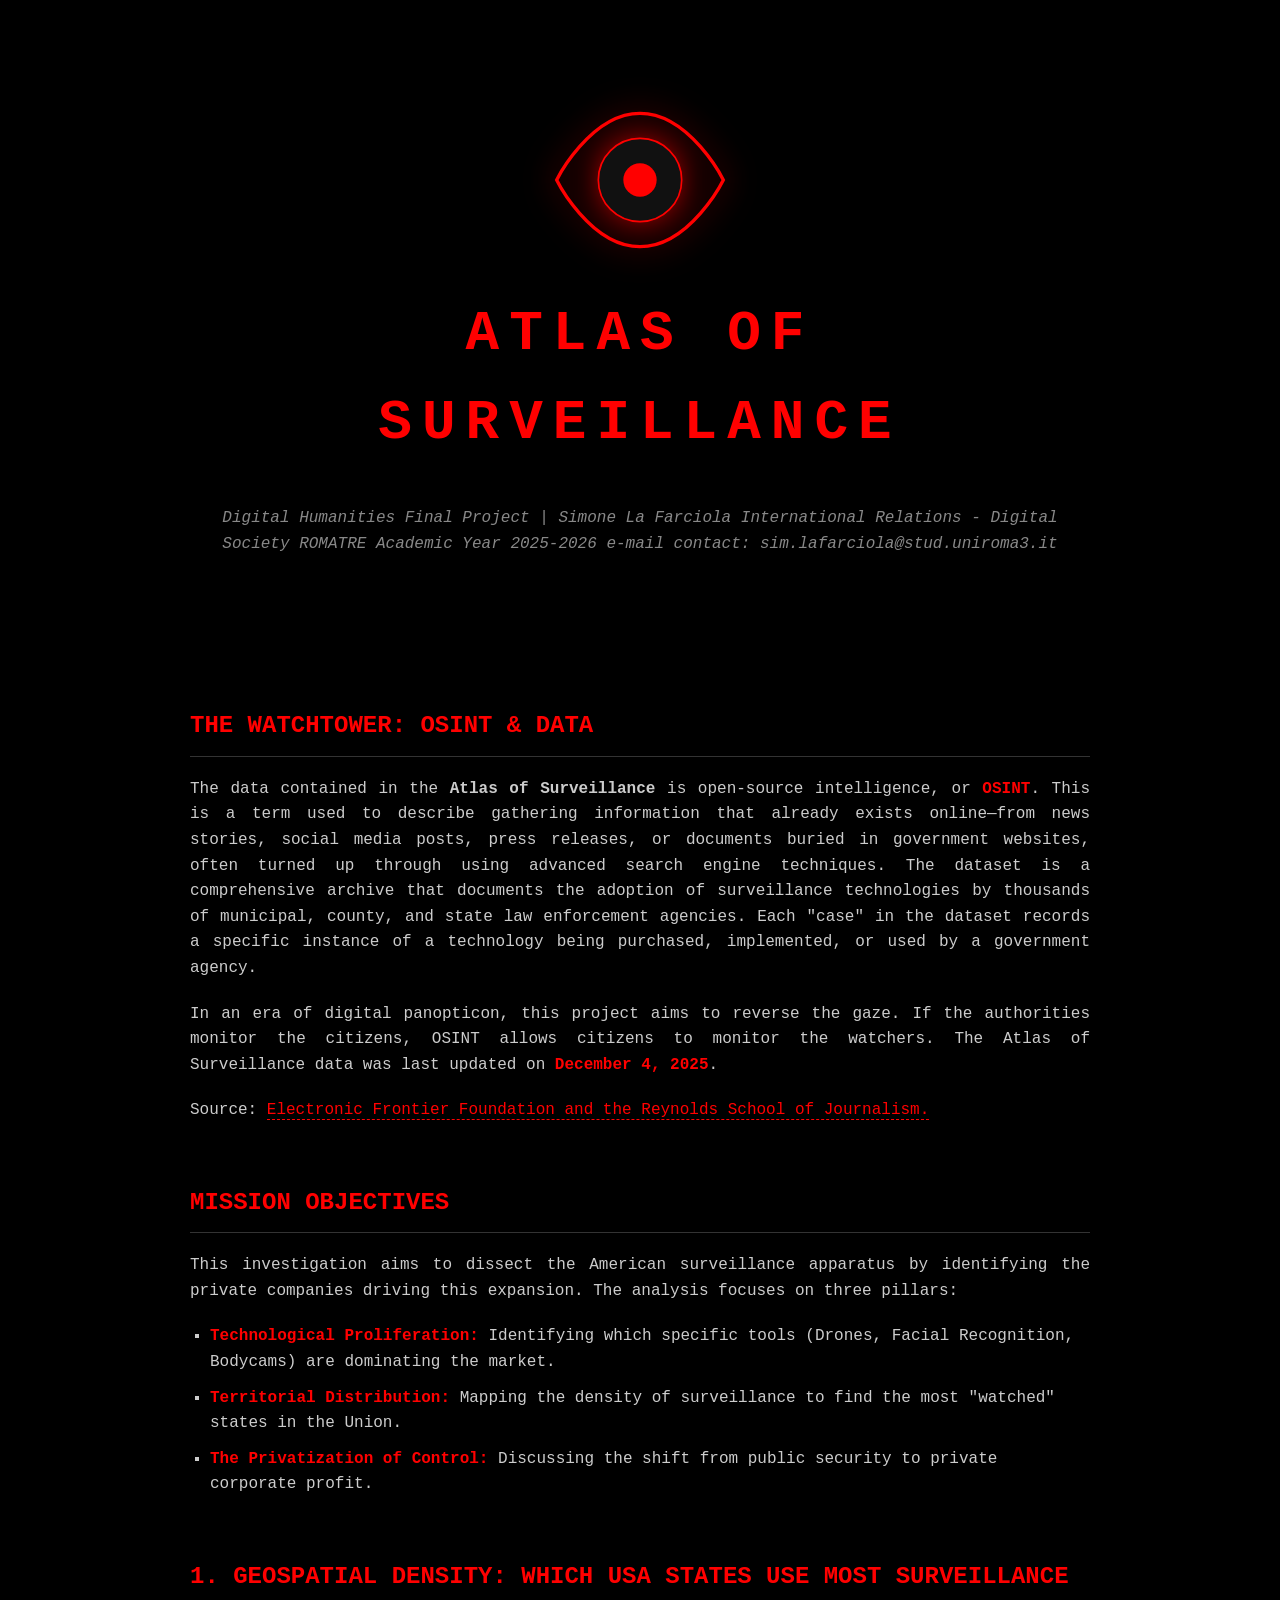
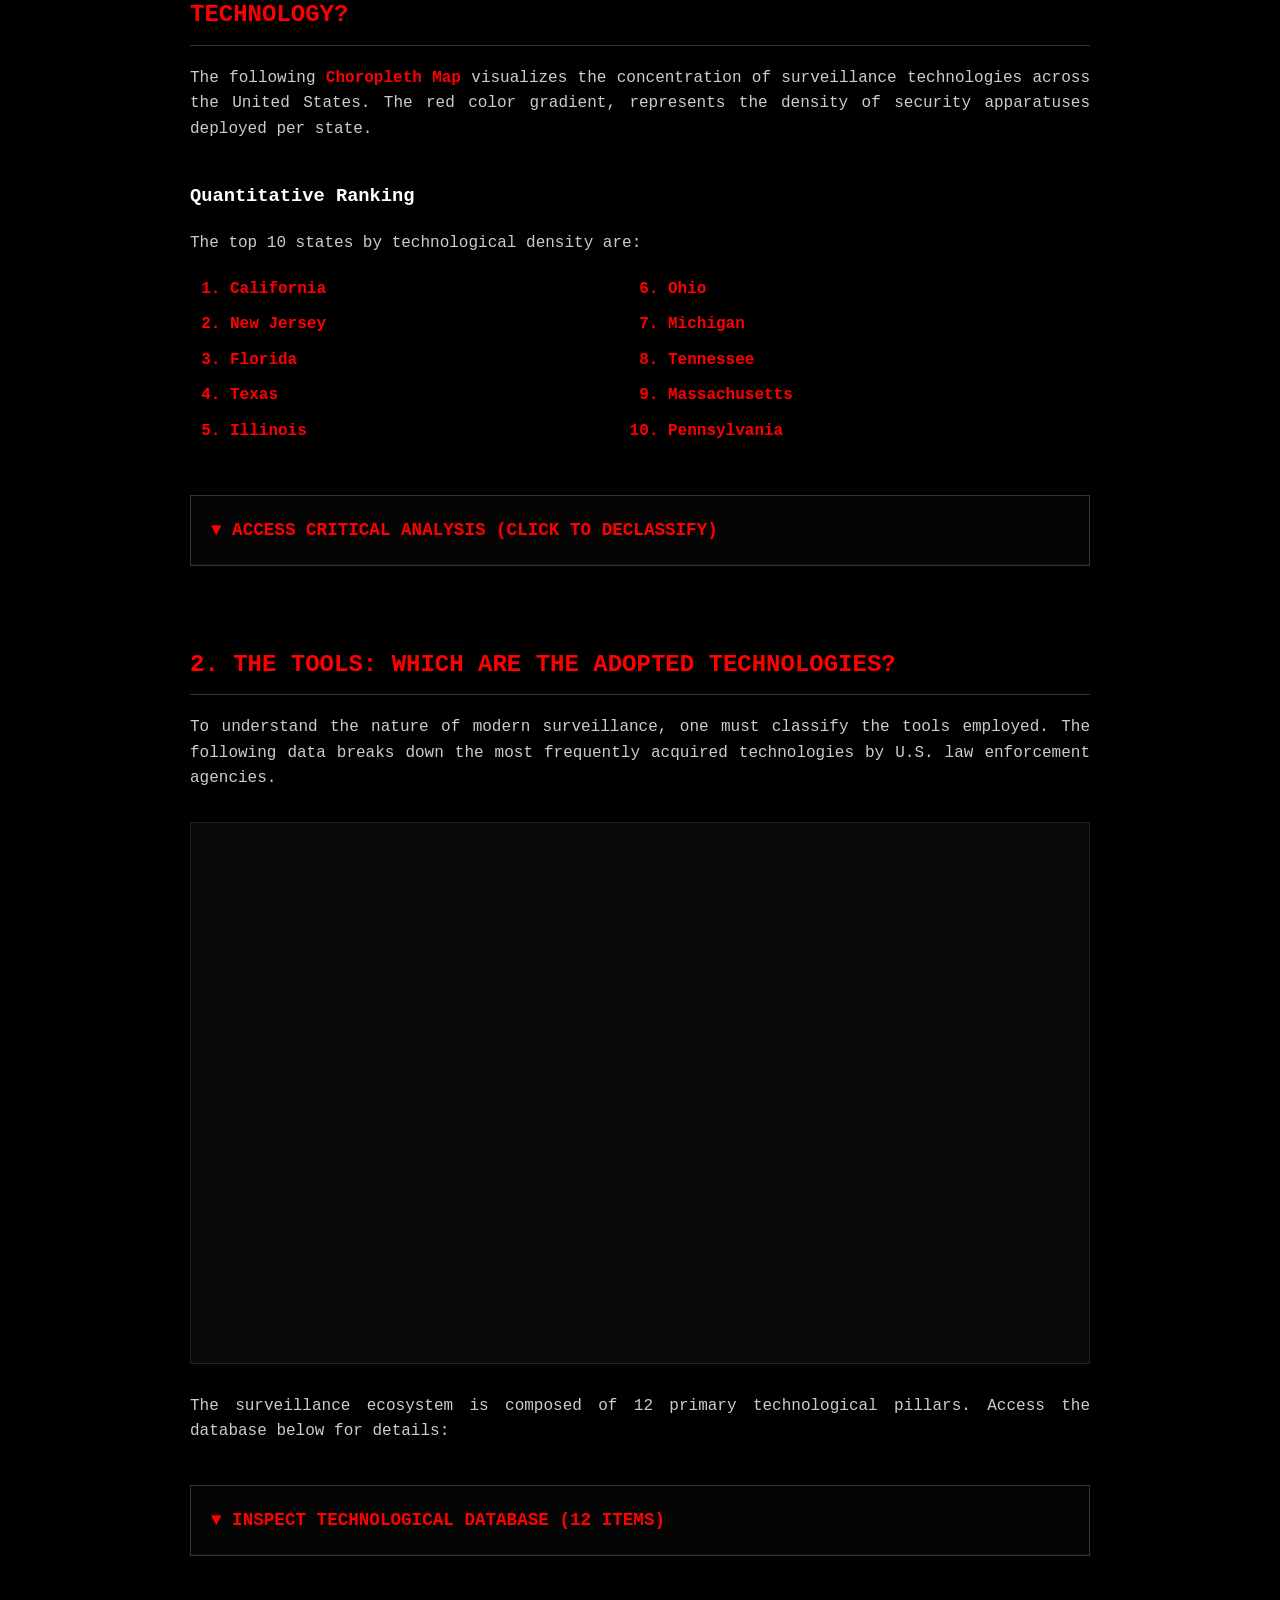
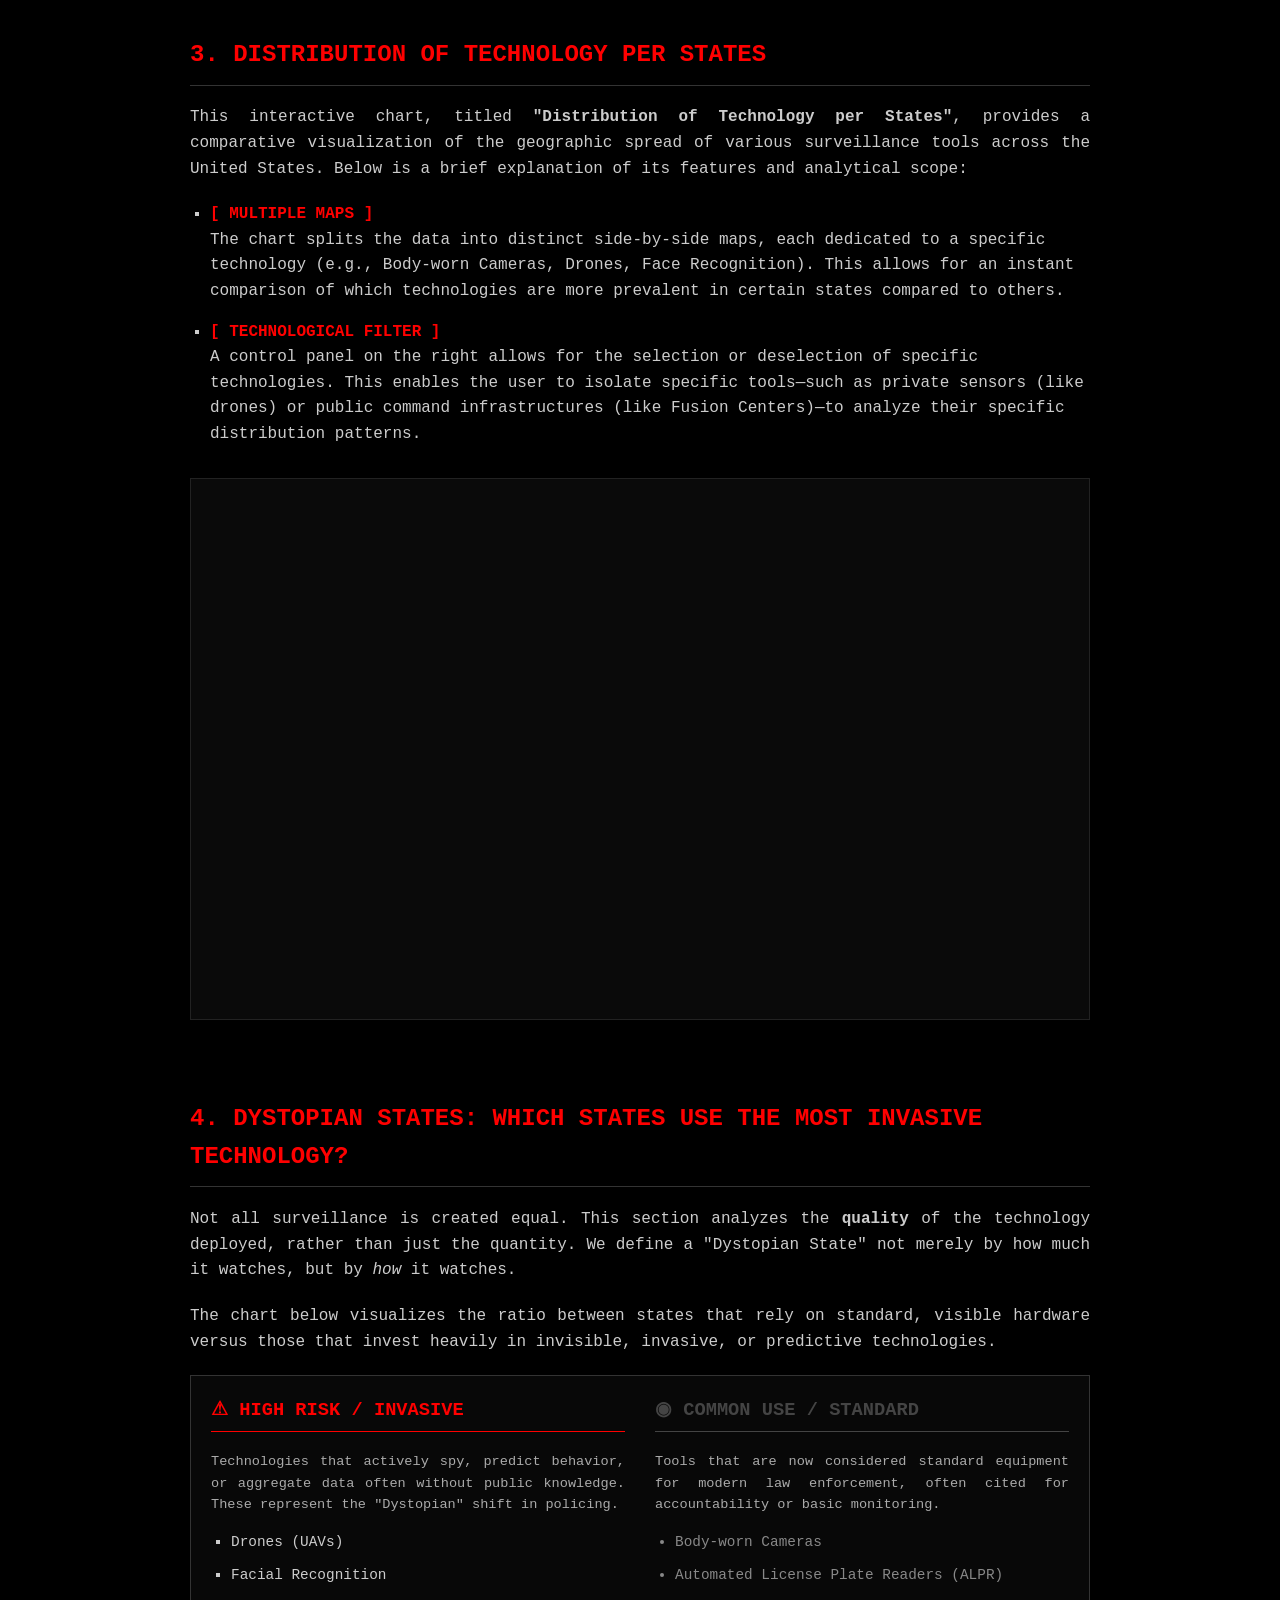
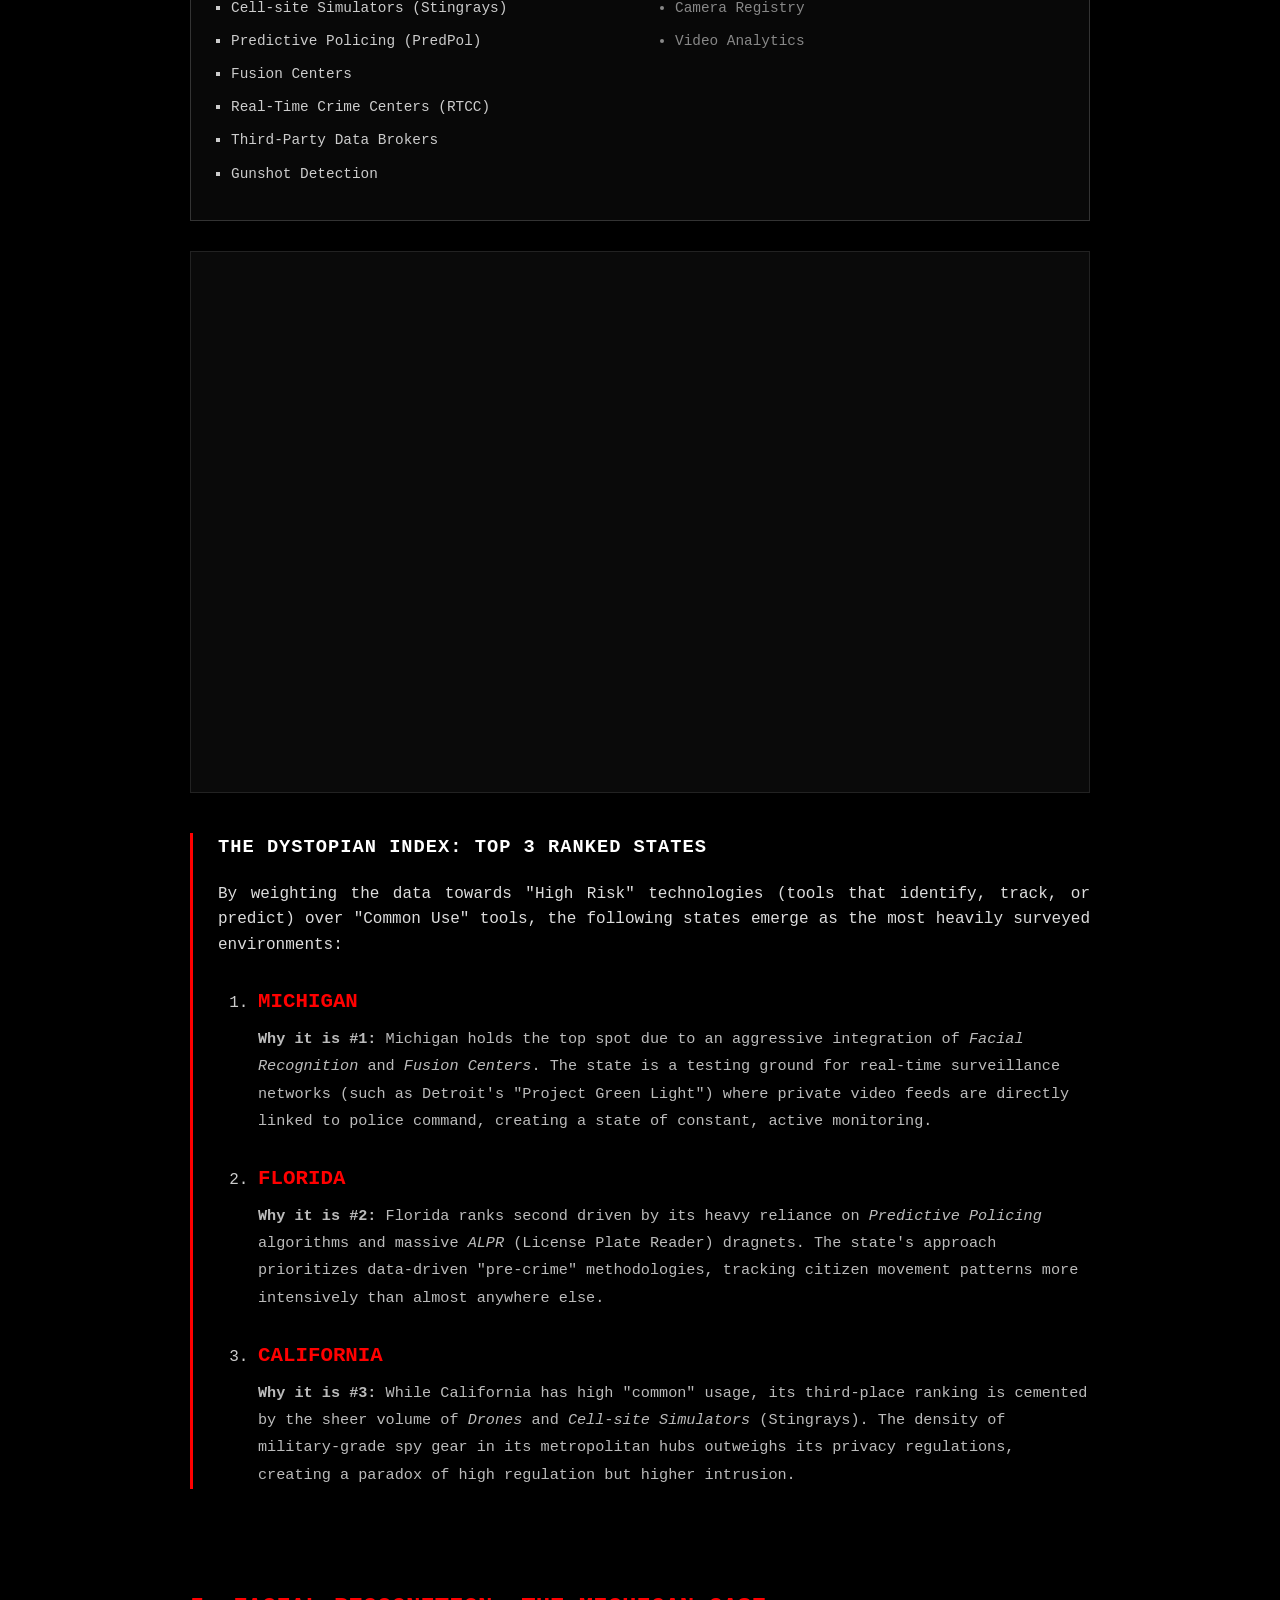
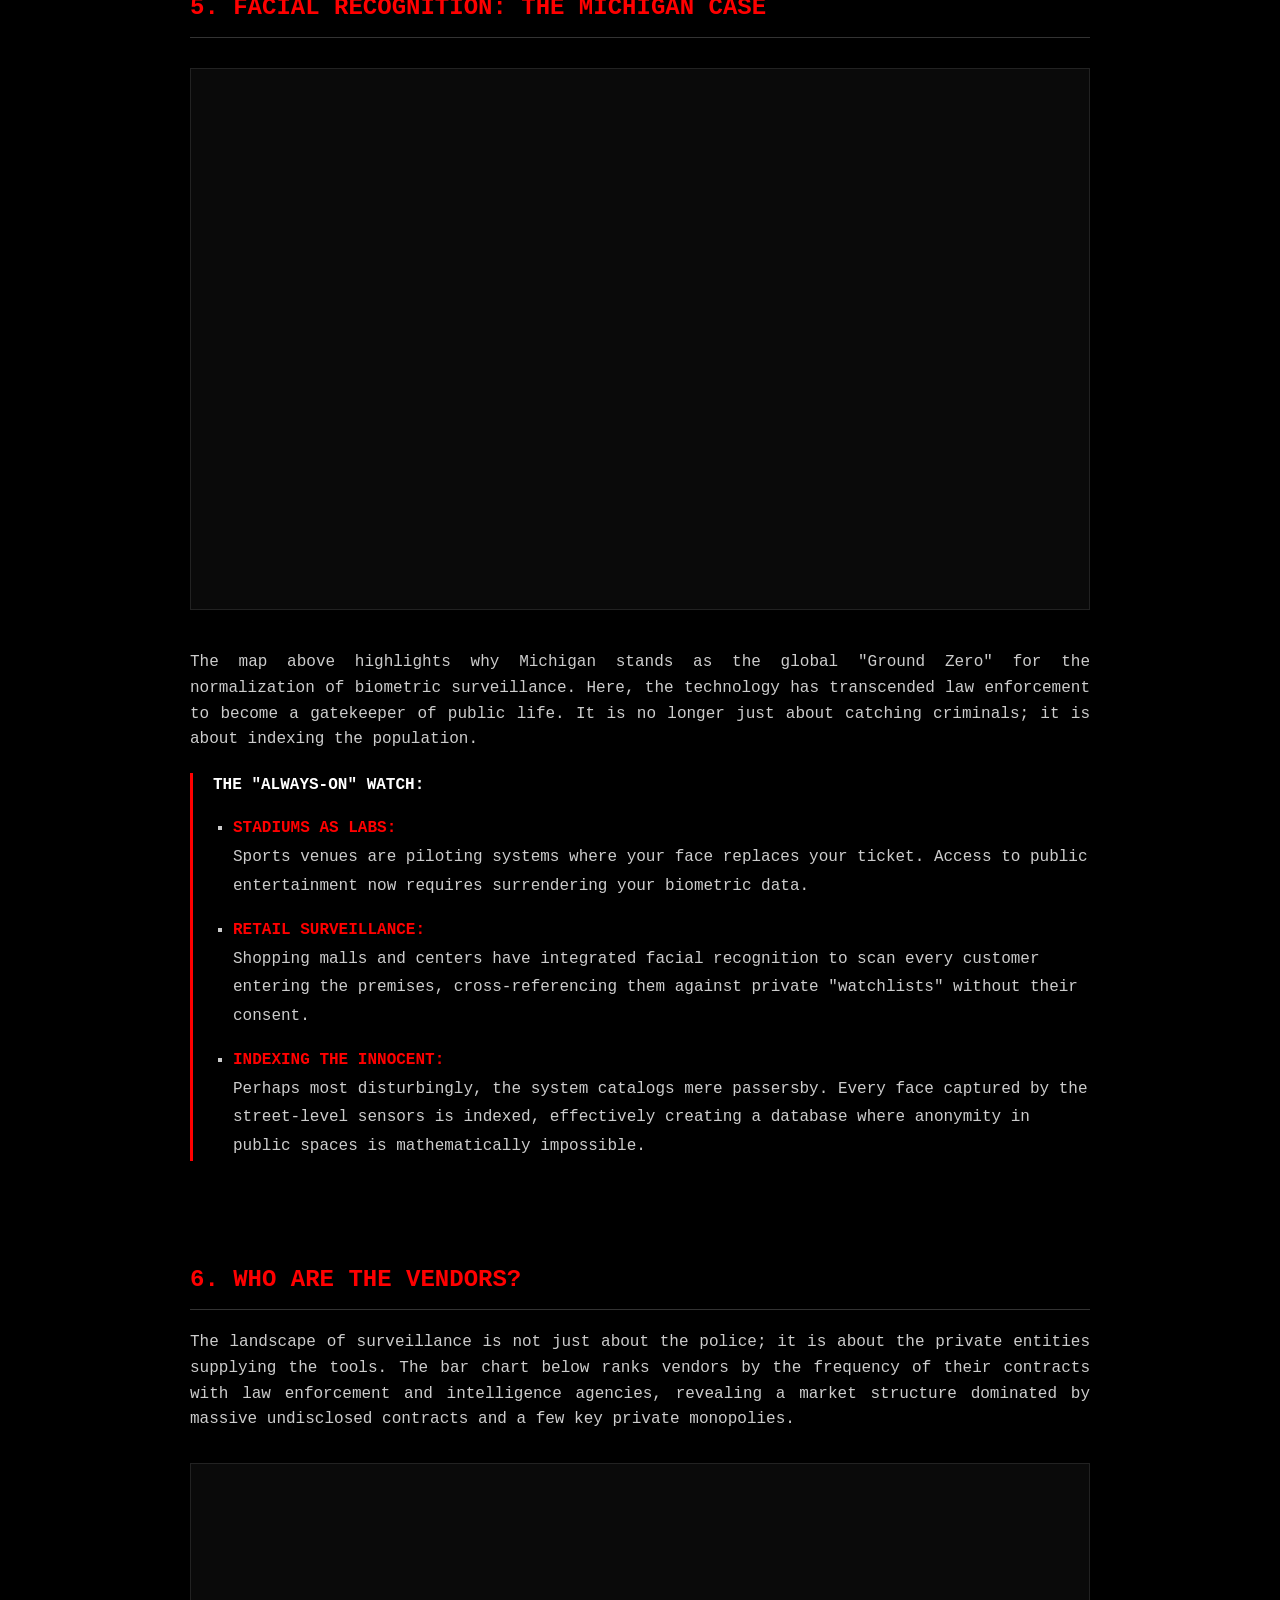
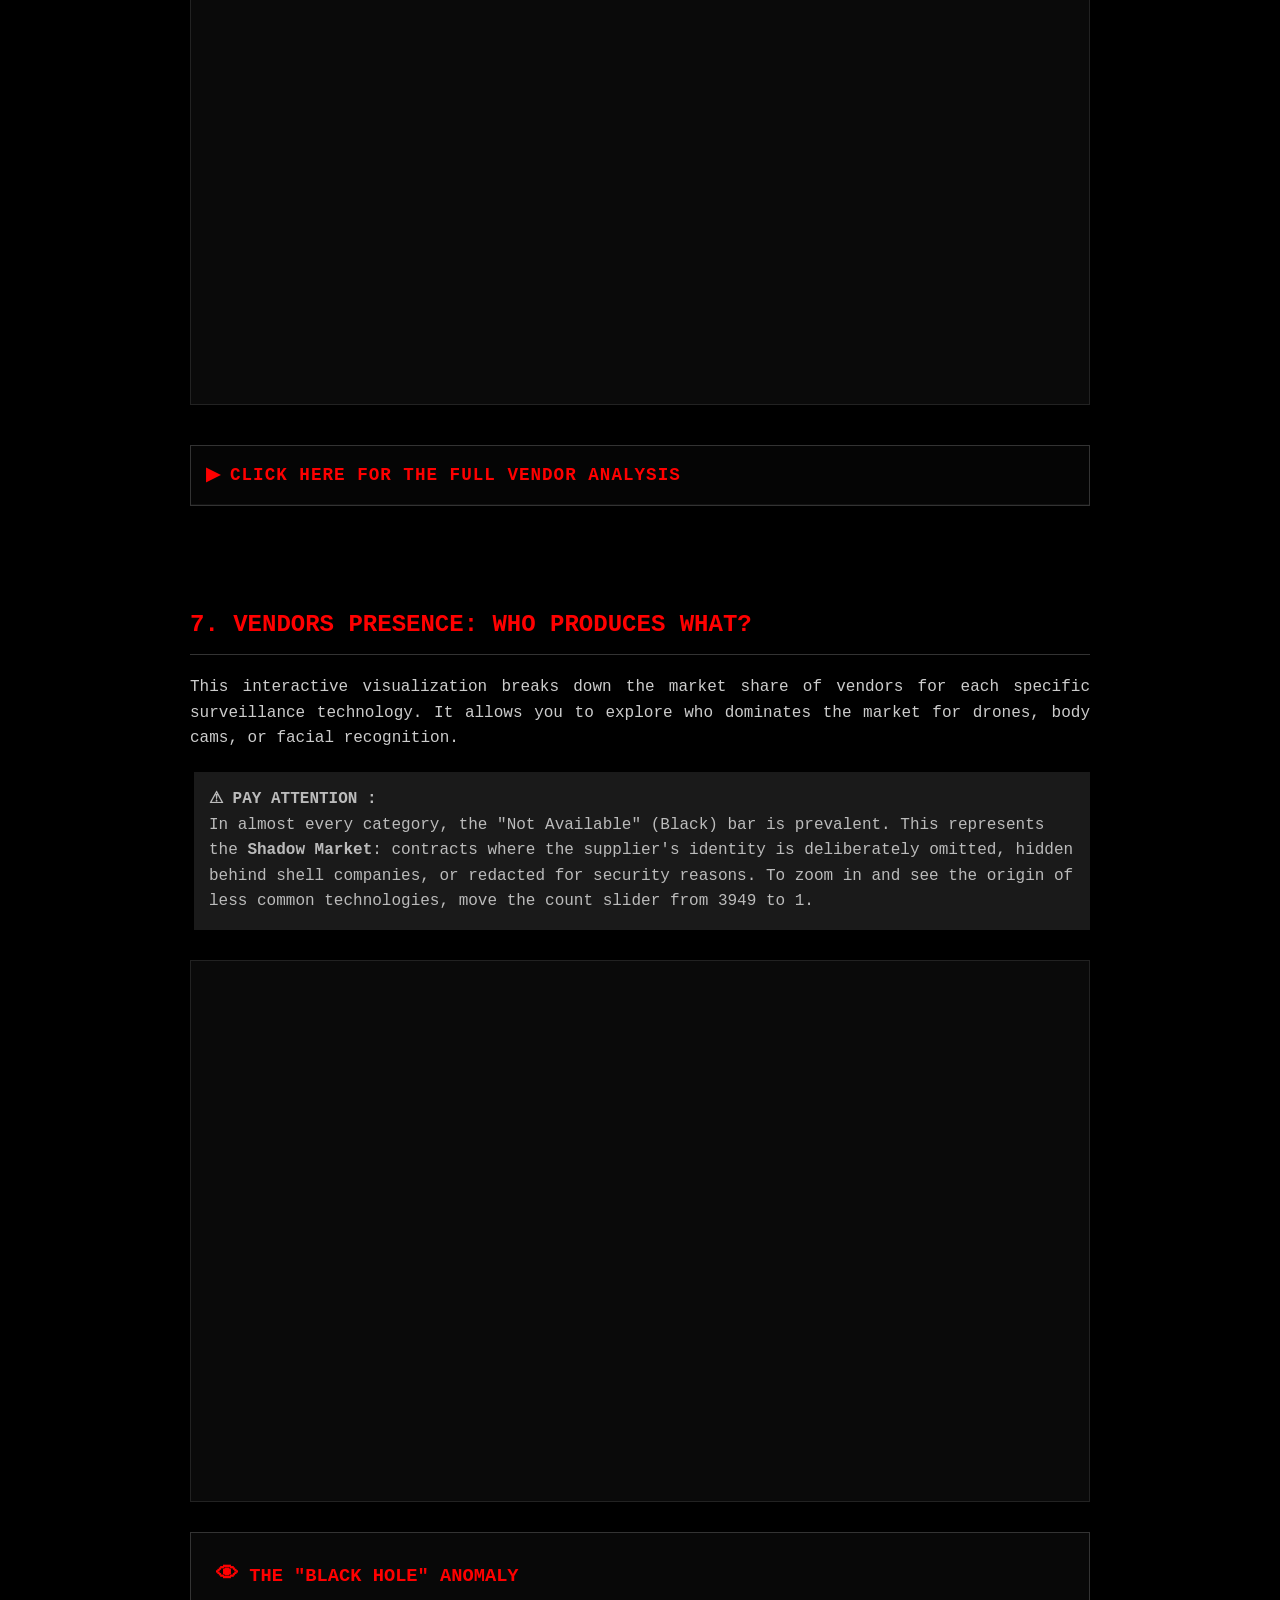
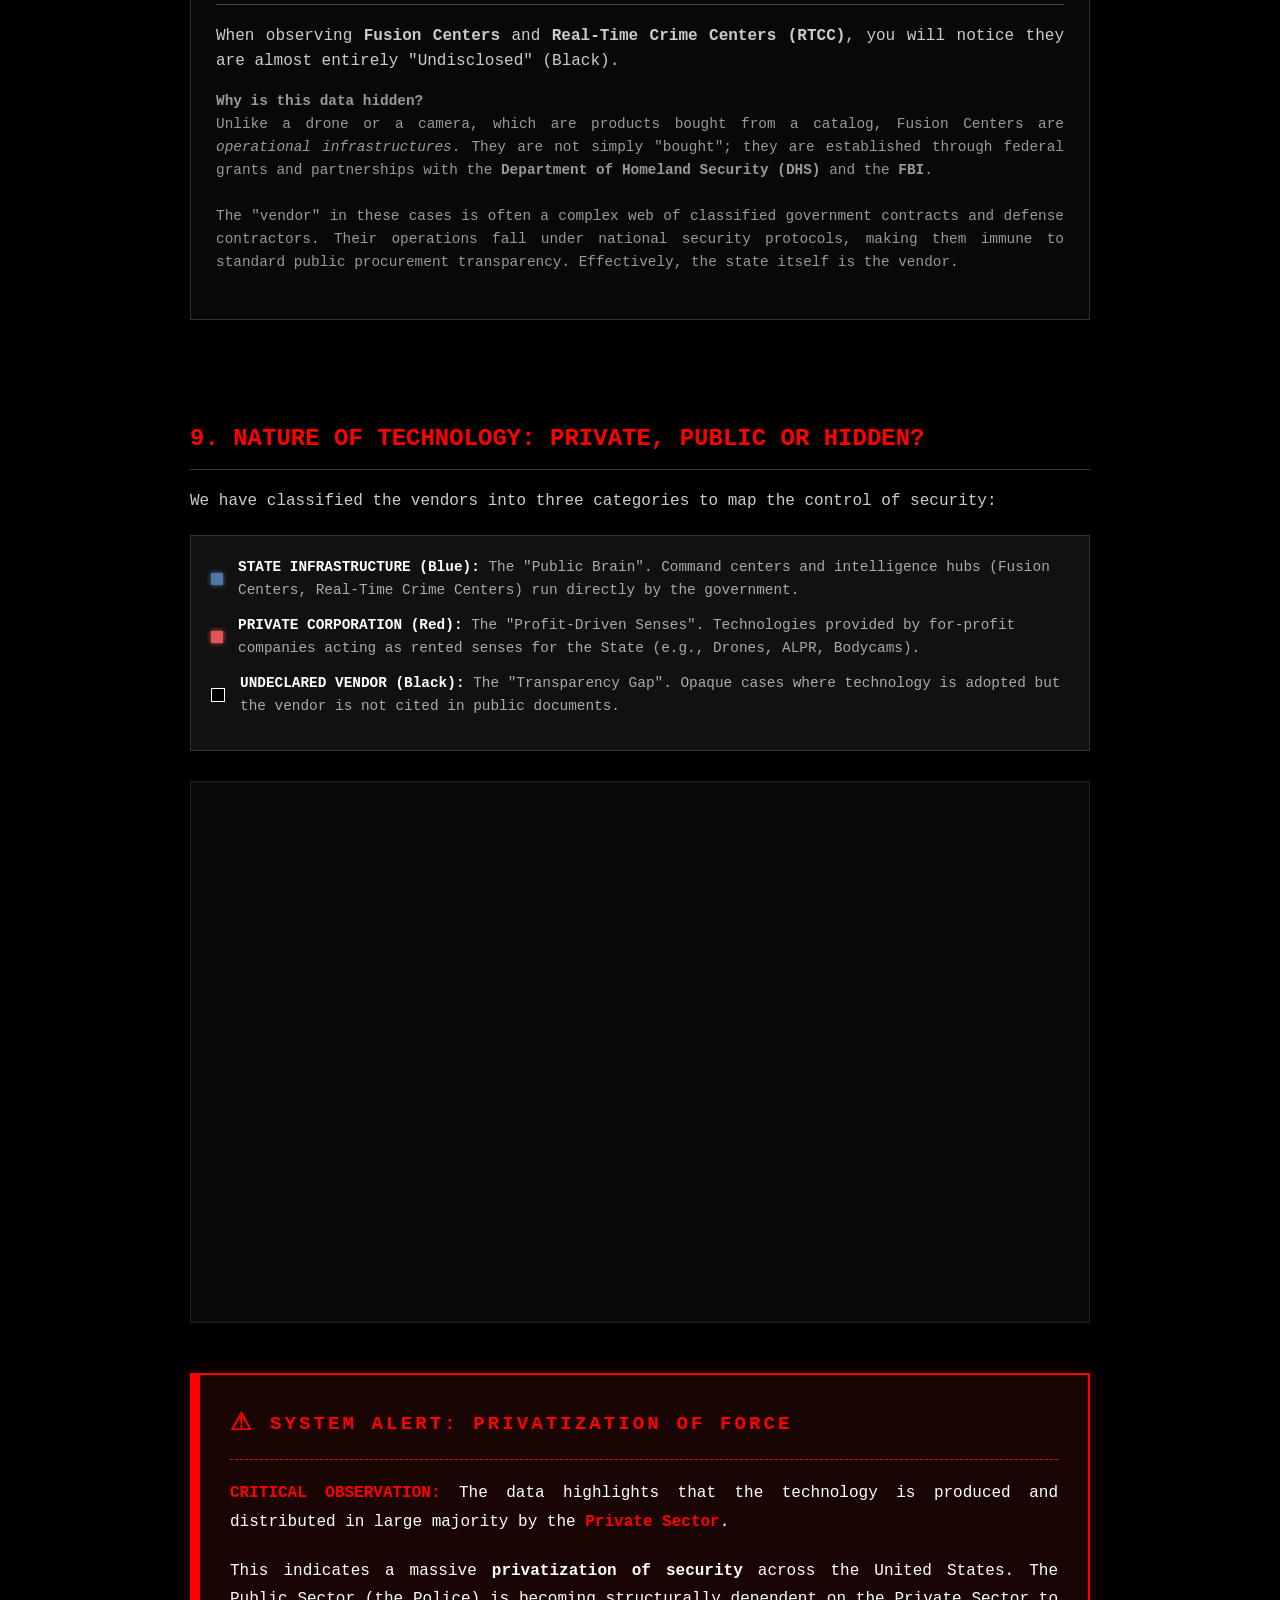
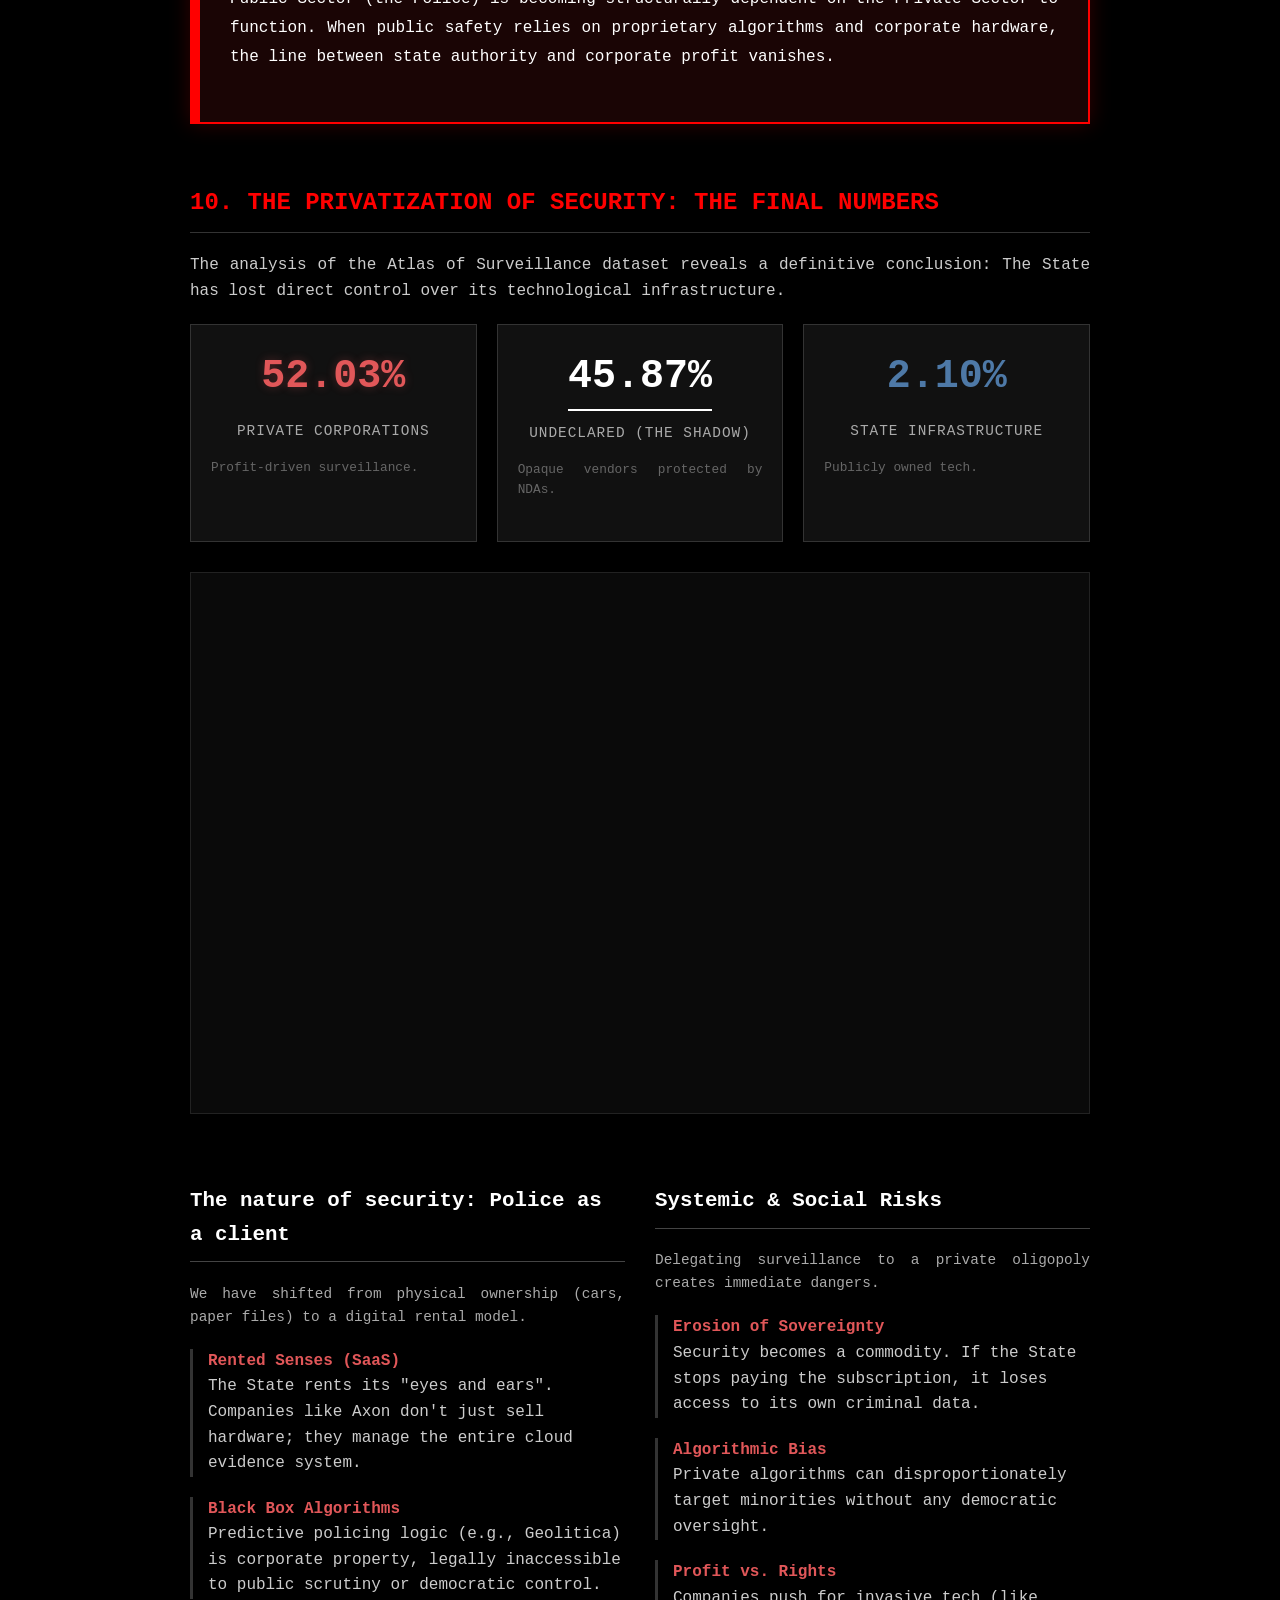
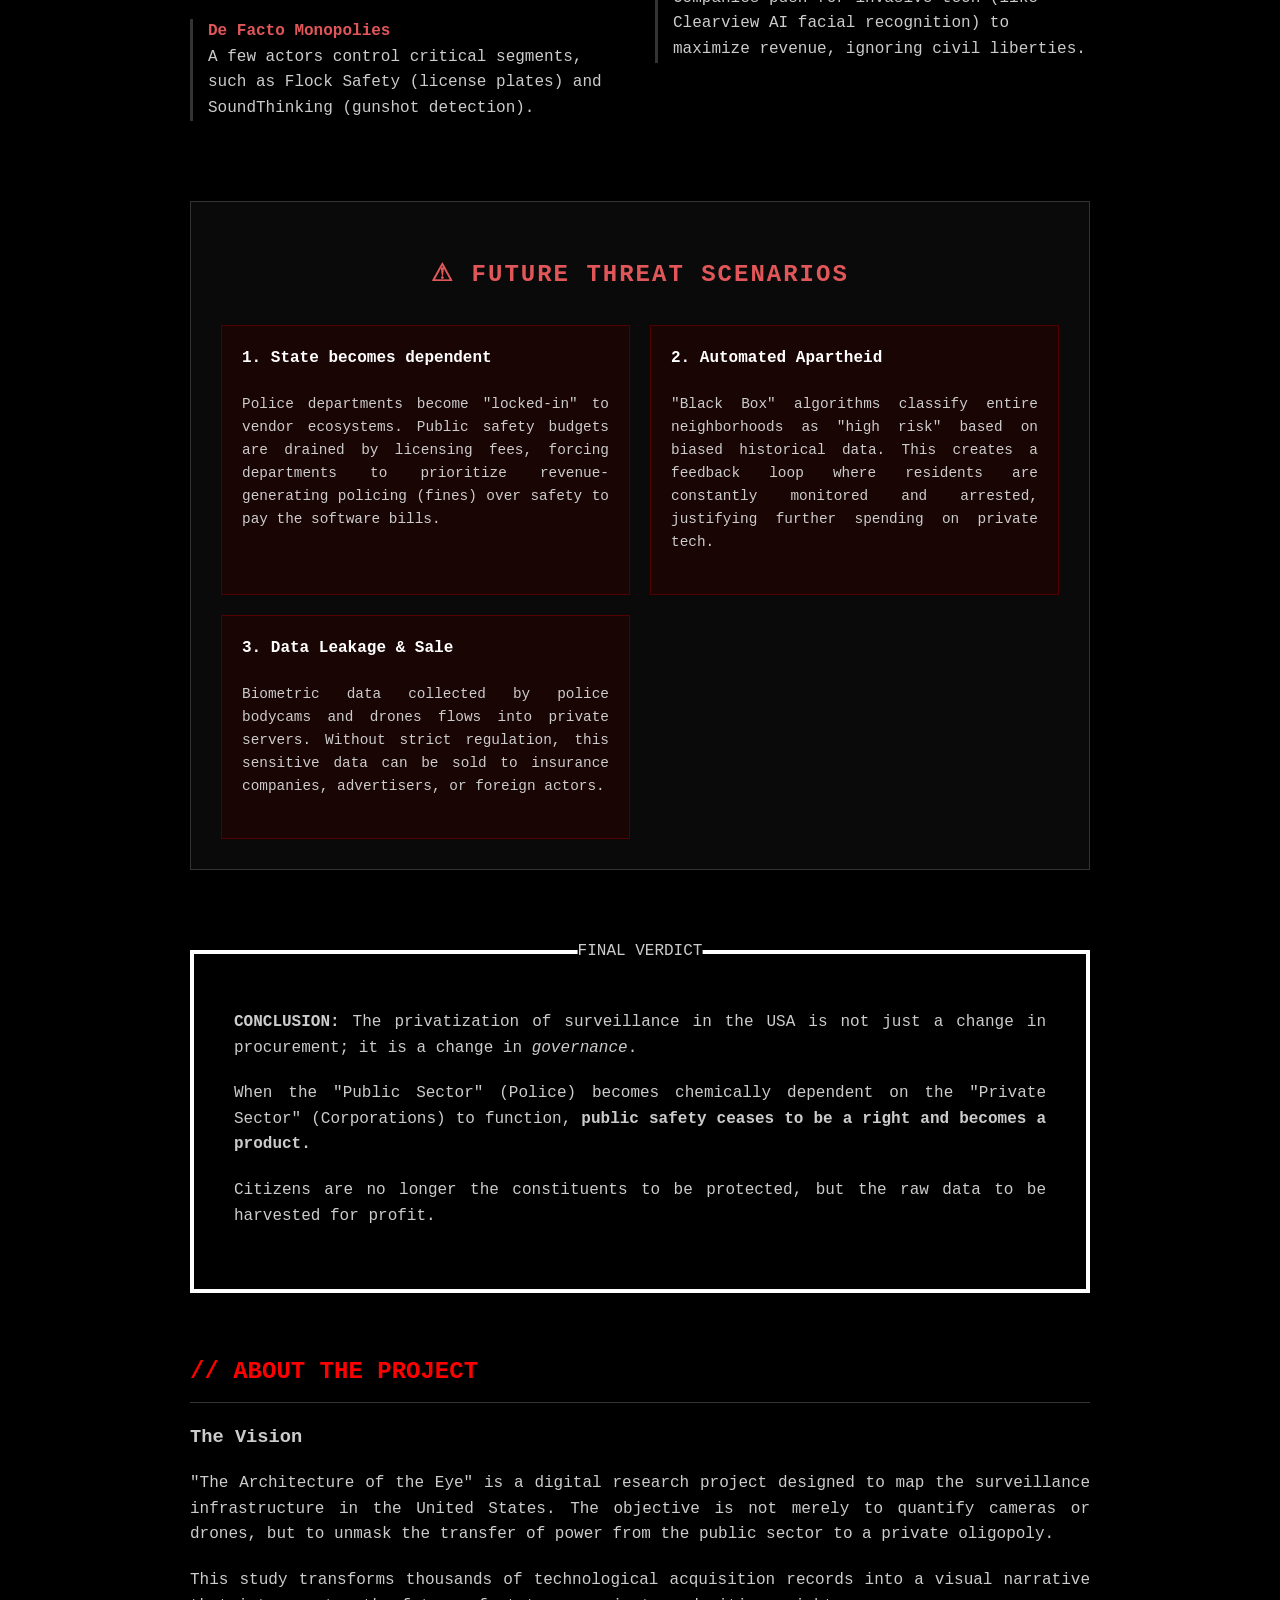
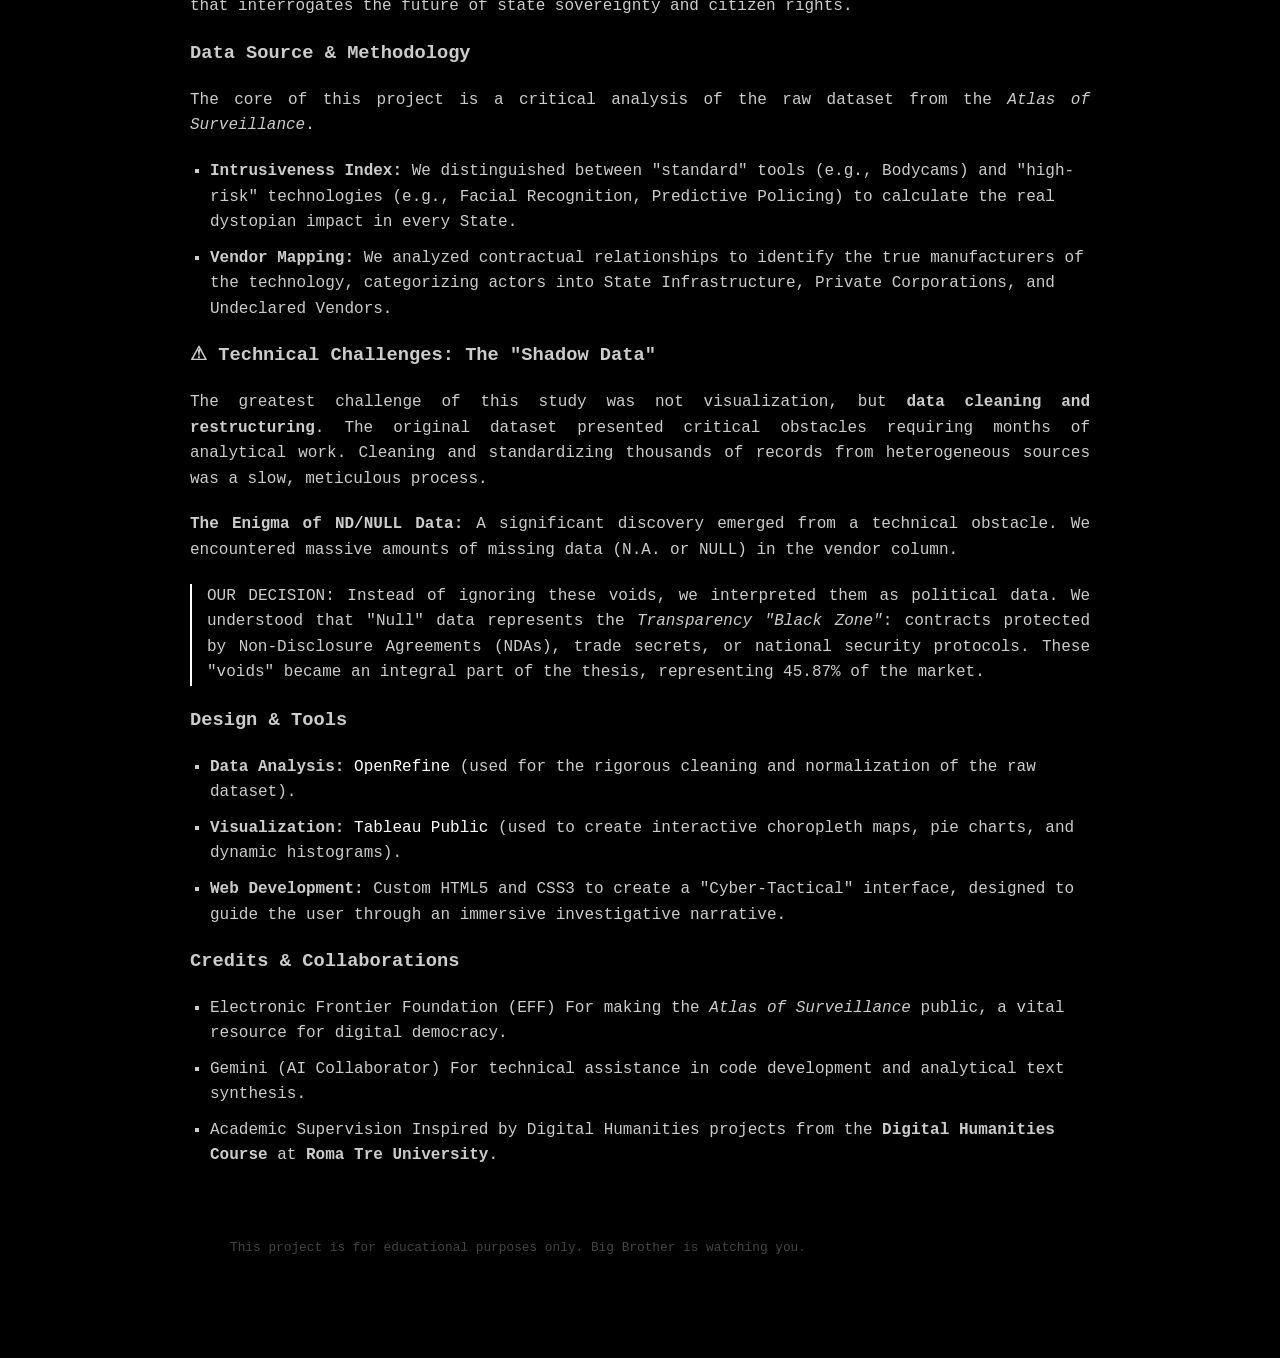
==== index.html @ 2fa16348 "Update index.html" ====
<!DOCTYPE html>
<html lang="en">
<head>
    <meta charset="UTF-8">
    <meta name="viewport" content="width=device-width, initial-scale=1.0">
    <title>ATLAS OF SURVEILLANCE | Digital Humanities Project of Simone La Farciola Internationa Relations in Digital Society ROMATRE student </title>
    <style>
        /* CSS - DESIGN 1984 CONCEPT */
        body {
            background-color: #000;
            color: #ccc;
            font-family: 'Courier New', Courier, monospace;
            margin: 0;
            padding: 0;
            line-height: 1.6;
        }

        .container {
            max-width: 900px;
            margin: 0 auto;
            padding: 40px 20px;
        }

        /* L'OCCHIO REALISTICO (SVG) */
        .eye-header {
            text-align: center;
            padding: 40px 0;
        }

        svg#big-brother-eye {
            width: 200px;
            filter: drop-shadow(0 0 15px rgba(255, 0, 0, 0.7));
            animation: blink 5s infinite;
        }

        @keyframes blink {
            0%, 90%, 100% { transform: scaleY(1); }
            95% { transform: scaleY(0.1); }
        }

        h1 {
            color: #ff0000;
            font-size: 3.5rem;
            text-align: center;
            letter-spacing: 10px;
            margin-top: 0;
            text-transform: uppercase;
            font-weight: bold;
        }

        .subtitle {
            text-align: center;
            font-style: italic;
            color: #888;
            margin-bottom: 50px;
        }

        h2 {
            color: #ff0000;
            border-bottom: 1px solid #333;
            padding-bottom: 10px;
            text-transform: uppercase;
            margin-top: 60px;
        }

        p { margin-bottom: 20px; text-align: justify; }

        .highlight { color: #ff0000; font-weight: bold; }

        a { color: #ff0000; text-decoration: none; border-bottom: 1px dashed #ff0000; }
        a:hover { background: #ff0000; color: #000; }

        /* BOX PER I GRAFICI TABLEAU */
        .viz-container {
            background: #0a0a0a;
            border: 1px solid #222;
            padding: 20px;
            margin: 30px 0;
            min-height: 500px; /* Spazio per caricamento */
        }

        /* --- STILE PER IL DOSSIER (MENU A TENDINA) --- */
        details {
            margin-top: 40px;
            border: 1px solid #333;
            background: #080808;
            transition: all 0.3s ease;
        }

        summary {
            padding: 20px;
            cursor: pointer;
            color: #ff0000;
            font-weight: bold;
            text-transform: uppercase;
            font-size: 1.1em;
            list-style: none; /* Toglie il triangolo standard */
            outline: none;
            background-color: #050505;
            border-bottom: 1px solid #111;
        }

        /* Hack per nascondere il triangolo su Chrome/Safari */
        summary::-webkit-details-marker {
            display: none;
        }

        summary:hover {
            background-color: #1a1a1a;
            color: #fff;
        }

        /* Contenuto che appare quando apri */
        .analysis-content {
            padding: 25px;
            border-top: 1px solid #ff0000; /* Linea rossa quando aperto */
            animation: fadeIn 0.8s;
        }

        @keyframes fadeIn {
            from { opacity: 0; transform: translateY(-10px); }
            to { opacity: 1; transform: translateY(0); }
        }

        /* INFO/ABOUT SECTION */
        .about-section {
            background: #111;
            padding: 30px;
            border-top: 3px solid #ff0000;
            margin-top: 100px;
            font-size: 0.9rem;
        }

        ul { list-style: square; padding-left: 20px; }
        li { margin-bottom: 10px; }

        footer {
            text-align: center;
            padding: 40px;
            color: #444;
            font-size: 0.8rem;
        }
/* --- STILE PER LA GRIGLIA TECNOLOGIE (NUOVO) --- */
.tech-grid {
    display: grid;
    grid-template-columns: 1fr 1fr; /* 2 colonne */
    gap: 20px;
    margin-top: 30px;
}

.tech-item {
    background: #080808;
    border: 1px solid #222;
    padding: 15px;
    transition: border-color 0.3s;
}

.tech-item:hover {
    border-color: #ff0000;
}

.tech-title {
    color: #ff0000;
    font-weight: bold;
    display: block;
    margin-bottom: 8px;
    text-transform: uppercase;
    font-size: 0.9rem;
}

.tech-desc {
    font-size: 0.85rem;
    color: #aaa;
    margin: 0;
}

/* Responsive: 1 colonna su cellulare */
@media (max-width: 600px) {
    .tech-grid { grid-template-columns: 1fr; }
}
/* --- NUOVO STILE PER L'ALERT BOX (PUNTO FOCALE) --- */
.alert-box {
    border: 2px solid #ff0000;
    background-color: #1a0505; /* Rosso scurissimo */
    padding: 30px;
    margin-top: 50px;
    margin-bottom: 50px;
    position: relative;
    box-shadow: 0 0 20px rgba(255, 0, 0, 0.3);
    border-left: 10px solid #ff0000; /* Banda laterale spessa */
}

.alert-box h3 {
    color: #ff0000;
    margin-top: 0;
    border-bottom: 1px dashed #ff0000;
    padding-bottom: 15px;
    letter-spacing: 3px;
    font-size: 1.2rem;
    display: flex;
    align-items: center;
}

.alert-box h3::before {
    content: "⚠";
    font-size: 1.5rem;
    margin-right: 15px;
}

.alert-text {
    font-size: 1rem;
    color: #fff;
    line-height: 1.8;
}

/* Stile per la legenda dei colori */
.legend-item { display: flex; align-items: center; margin-bottom: 10px; }
.dot { height: 12px; width: 12px; display: inline-block; margin-right: 10px; }
.dot-blue { background-color: #4e79a7; box-shadow: 0 0 5px #4e79a7; } /* Blu Tableau */
.dot-red { background-color: #e15759; box-shadow: 0 0 5px #e15759; }  /* Rosso Tableau */
.dot-black { background-color: #555; border: 1px solid #777; }

/* --- STILE PER LA SEZIONE VENDOR E ALERT (NUOVO) --- */

/* Legenda dei colori */
.legend-container {
    background: #111;
    padding: 20px;
    border: 1px solid #333;
    margin-bottom: 30px;
}

.legend-item { 
    display: flex; 
    align-items: center; 
    margin-bottom: 12px; 
    font-size: 0.9rem;
    color: #fff; /* Assicura che il testo sia bianco */
}

.dot { 
    height: 12px; 
    width: 12px; 
    display: inline-block; 
    margin-right: 15px; 
    flex-shrink: 0; 
}

/* Colori specifici */
.dot-blue { background-color: #4e79a7; box-shadow: 0 0 5px #4e79a7; } /* Blu - Pubblico */
.dot-red { background-color: #e15759; box-shadow: 0 0 5px #e15759; }  /* Rosso - Privato */
.dot-black { background-color: #000000; border: 1px solid #ffffff; }  /* Nero - Non Dichiarato */

/* Box di Allerta (Punto Focale) */
.alert-box {
    border: 2px solid #ff0000;
    background-color: #1a0505; /* Rosso scurissimo */
    padding: 30px;
    margin-top: 50px;
    margin-bottom: 50px;
    position: relative;
    box-shadow: 0 0 20px rgba(255, 0, 0, 0.2);
    border-left: 10px solid #ff0000; 
}

.alert-box h3 {
    color: #ff0000;
    margin-top: 0;
    border-bottom: 1px dashed #ff0000;
    padding-bottom: 15px;
    letter-spacing: 3px;
    font-size: 1.2rem;
    display: flex;
    align-items: center;
    text-transform: uppercase;
}

.alert-box h3::before {
    content: "⚠"; 
    font-size: 1.5rem;
    margin-right: 15px;
}

.alert-text {
    font-size: 1rem;
    color: #fff;
    line-height: 1.8;
    text-align: justify; /* Testo giustificato per ordine */
}
/* --- STILE PER LA SEZIONE FINALE (VERDETTO) --- */

/* Griglia per i numeri chiave */
.stat-breakdown {
    display: grid;
    grid-template-columns: repeat(auto-fit, minmax(250px, 1fr));
    gap: 20px;
    margin-bottom: 30px;
    text-align: center;
}

.stat-card {
    background: #111;
    border: 1px solid #333;
    padding: 20px;
}

.stat-number {
    font-size: 2.5rem;
    font-weight: bold;
    display: block;
    margin-bottom: 10px;
}

.stat-label {
    font-size: 0.9rem;
    color: #aaa;
    text-transform: uppercase;
    letter-spacing: 1px;
}

/* Colori per i numeri */
.num-red { color: #e15759; text-shadow: 0 0 10px rgba(225, 87, 89, 0.3); }
.num-black { color: #fff; border-bottom: 2px solid #fff; display: inline-block; } /* Bianco per contrasto su sfondo nero */
.num-blue { color: #4e79a7; }

/* Contenitori di Analisi (SaaS e Rischi) */
.analysis-grid {
    display: grid;
    grid-template-columns: 1fr; /* Mobile first */
    gap: 30px;
    margin-top: 50px;
}

@media (min-width: 768px) {
    .analysis-grid { grid-template-columns: 1fr 1fr; }
}

.analysis-col h3 {
    border-bottom: 1px solid #444;
    padding-bottom: 10px;
    color: #fff;
    font-size: 1.3rem;
}

.analysis-item {
    margin-bottom: 20px;
    border-left: 3px solid #333;
    padding-left: 15px;
}

.analysis-item strong { color: #e15759; }

/* SCENARI FUTURI (Warning Cards) */
.future-scenarios {
    margin-top: 60px;
    background-color: #0a0a0a;
    border: 1px solid #333;
    padding: 30px;
}

.future-title {
    color: #e15759;
    text-align: center;
    font-size: 1.5rem;
    margin-bottom: 30px;
    text-transform: uppercase;
    letter-spacing: 2px;
}

.scenario-list {
    display: grid;
    grid-template-columns: repeat(auto-fit, minmax(300px, 1fr));
    gap: 20px;
}

.scenario-card {
    background: #1a0505; /* Rosso scurissimo */
    border: 1px solid #500;
    padding: 20px;
}

.scenario-card h4 { color: #fff; margin-top: 0; }

/* CONCLUSIONE DELLA TESI */
.thesis-conclusion {
    margin-top: 80px;
    padding: 40px;
    border: 4px solid #fff;
    background: #000;
    text-align: center;
    position: relative;
}

.thesis-conclusion::before {
    content: "FINAL VERDICT";
    position: absolute;
    top: -15px;
    left: 50%;
    transform: translateX(-50%);
    background: #000;
    padding

/* --- ABOUT SECTION / INFO PAGE STYLING --- */
#about-project {
    background-color: #0f0f0f; /* Dark background */
    border-top: 4px solid #333; /* Top separator */
    padding: 60px 20px;
    margin-top: 100px;
    font-family: 'Courier New', Courier, monospace; /* Typewriter style */
    color: #ccc;
    line-height: 1.6;
}

#about-project h2 {
    color: #fff;
    border-bottom: 1px solid #555;
    padding-bottom: 20px;
    margin-bottom: 40px;
    letter-spacing: 4px;
    font-size: 1.8rem;
    text-transform: uppercase;
}

.about-grid {
    display: grid;
    grid-template-columns: 1fr;
    gap: 40px;
}

/* 2 Columns on larger screens */
@media (min-width: 900px) {
    .about-grid { grid-template-columns: 1fr 1fr; }
}

.about-block {
    margin-bottom: 20px;
}

.about-block h3 {
    color: #4e79a7; /* Blue for section titles */
    font-size: 1.1rem;
    text-transform: uppercase;
    margin-bottom: 15px;
    border-left: 3px solid #4e79a7;
    padding-left: 10px;
    letter-spacing: 1px;
}

/* Special styling for the Challenge/Data section */
.challenge-section {
    grid-column: 1 / -1; /* Spans full width */
    background: #151515;
    border: 1px dashed #555;
    padding: 30px;
    margin: 20px 0;
}

.challenge-section h3 {
    color: #e15759; /* Red for alerts/challenges */
    border-left-color: #e15759;
}

.challenge-highlight {
    color: #fff;
    font-weight: bold;
    background: rgba(225, 87, 89, 0.2); /* Faint red background */
    padding: 2px 6px;
    border-radius: 2px;
}

/* Custom Lists */
.tech-list, .credit-list {
    list-style: none;
    padding: 0;
}

.tech-list li, .credit-list li {
    margin-bottom: 15px;
    padding-left: 25px;
    position: relative;
}

.tech-list li::before {
    content: ">>"; /* Terminal arrow */
    color: #4e79a7;
    position: absolute;
    left: 0;
    font-weight: bold;
    font-size: 0.8rem;
}

.credit-list li::before {
    content: "+"; /* Plus sign */
    color: #fff;
    position: absolute;
    left: 0;
    font-weight: bold;
}

.credit-name {
    color: #fff;
    font-weight: bold;
    display: block;
    margin-bottom: 3px;
}
    </style>

</head>
<body>

    <div class="container">

        <header class="eye-header">
            <svg id="big-brother-eye" viewBox="0 0 120 120">
                <path d="M10,60 C10,60 30,20 60,20 C90,20 110,60 110,60 C110,60 90,100 60,100 C30,100 10,60 10,60 Z" fill="none" stroke="#ff0000" stroke-width="2"/>
                <circle cx="60" cy="60" r="25" fill="#111" stroke="#ff0000" stroke-width="1"/>
                <circle cx="60" cy="60" r="12" fill="#ff0000">
                    <animate attributeName="r" values="10;13;10" dur="3s" repeatCount="indefinite" />
                </circle>
            </svg>
            <h1>ATLAS OF SURVEILLANCE</h1>
            <p class="subtitle">Digital Humanities Final Project | Simone La Farciola International Relations - Digital Society ROMATRE Academic Year 2025-2026 e-mail contact: sim.lafarciola@stud.uniroma3.it </p>
        </header>

        <section id="introduction">
            <h2>The Watchtower: OSINT & Data</h2>
            <p>
                The data contained in the <strong>Atlas of Surveillance</strong> is open-source intelligence, or <span class="highlight">OSINT</span>. 
                This is a term used to describe gathering information that already exists online—from news stories, social media posts, 
                press releases, or documents buried in government websites, often turned up through using advanced search engine techniques.
                The dataset is a comprehensive archive that documents the adoption of surveillance technologies by thousands of municipal, county, and state law enforcement agencies. 
                Each "case" in the dataset records a specific instance of a technology being purchased, implemented, or used by a government agency.
            </p>
            <p>
                In an era of digital panopticon, this project aims to reverse the gaze. If the authorities monitor the citizens, 
                OSINT allows citizens to monitor the watchers. 
                The Atlas of Surveillance data was last updated on <span class="highlight">December 4, 2025</span>.
            </p>
            <p>
                Source: 
                <a href="https://www.atlasofsurveillance.org/search?location=&commit=Search+the+Data" target="_blank">
                    Electronic Frontier Foundation and the Reynolds School of Journalism.
                </a>
            </p>
        </section>

        <section id="objectives">
            <h2>Mission Objectives</h2>
            <p>
                This investigation aims to dissect the American surveillance apparatus by identifying the private companies 
                driving this expansion. The analysis focuses on three pillars:
            </p>
            <ul>
                <li><span class="highlight">Technological Proliferation:</span> Identifying which specific tools (Drones, Facial Recognition, Bodycams) are dominating the market.</li>
                <li><span class="highlight">Territorial Distribution:</span> Mapping the density of surveillance to find the most "watched" states in the Union.</li>
                <li><span class="highlight">The Privatization of Control:</span> Discussing the shift from public security to private corporate profit.</li>
            </ul>
        </section>

        <section id="map-viz">
            <h2>1. Geospatial Density: WHICH USA STATES USE MOST SURVEILLANCE TECHNOLOGY?</h2>
            
            <p>
                The following <span class="highlight">Choropleth Map</span> visualizes the concentration of surveillance technologies across the United States. 
                The red color gradient, represents the density of security apparatuses deployed per state.
            </p>

            <div class='tableauPlaceholder' id='viz1771241209057' style='position: relative; margin: 30px 0;'>
                <noscript><a href='#'><img alt='Surveillance in States ' src='https:&#47;&#47;public.tableau.com&#47;static&#47;images&#47;DH&#47;DHPROJECTATLASSURVEILLANCE&#47;SurveillanceinStates&#47;1_rss.png' style='border: none' /></a></noscript>
                <object class='tableauViz'  style='display:none;'>
                    <param name='host_url' value='https%3A%2F%2Fpublic.tableau.com%2F' /> 
                    <param name='embed_code_version' value='3' /> 
                    <param name='site_root' value='' />
                    <param name='name' value='DHPROJECTATLASSURVEILLANCE&#47;SurveillanceinStates' />
                    <param name='tabs' value='no' />
                    <param name='toolbar' value='yes' />
                    <param name='static_image' value='https:&#47;&#47;public.tableau.com&#47;static&#47;images&#47;DH&#47;DHPROJECTATLASSURVEILLANCE&#47;SurveillanceinStates&#47;1.png' /> 
                    <param name='animate_transition' value='yes' />
                    <param name='display_static_image' value='yes' />
                    <param name='display_spinner' value='yes' />
                    <param name='display_overlay' value='yes' />
                    <param name='display_count' value='yes' />
                    <param name='language' value='it-IT' />
                </object>
            </div>
            <script type='text/javascript'>
                var divElement = document.getElementById('viz1771241209057');
                var vizElement = divElement.getElementsByTagName('object')[0];
                vizElement.style.width='100%';vizElement.style.height=(divElement.offsetWidth*0.75)+'px';
                var scriptElement = document.createElement('script');
                scriptElement.src = 'https://public.tableau.com/javascripts/api/viz_v1.js';
                vizElement.parentNode.insertBefore(scriptElement, vizElement);
            </script>
            <div style="margin-top: 40px;">
                <h3 style="color: #fff;">Quantitative Ranking</h3>
                <p>The top 10 states by technological density are:</p>
                <ol style="columns: 2; color: #ff0000; font-weight: bold; margin-bottom: 40px;">
                    <li>California</li>
                    <li>New Jersey</li>
                    <li>Florida</li>
                    <li>Texas</li>
                    <li>Illinois</li>
                    <li>Ohio</li>
                    <li>Michigan</li>
                    <li>Tennessee</li>
                    <li>Massachusetts</li>
                    <li>Pennsylvania</li>
                </ol>

                <details>
                    <summary>▼ ACCESS CRITICAL ANALYSIS (CLICK TO DECLASSIFY)</summary>
                    
                    <div class="analysis-content">
                        
                        <div style="margin-bottom: 30px;">
                            <strong style="color: #fff; font-size: 1.1em;">[A] THE SECURITY PARADOX</strong>
                            <p style="margin-top: 10px; font-size: 0.95em; text-align: justify;">
                                Data reveals a disconnect between actual danger and monitoring density.
                                <br><br>
                                <span class="highlight">The Safe yet Watched:</span>
                                <strong>New Jersey</strong> (#2) and <strong>Massachusetts</strong> (#9) rank among the safest states in the nation for violent crime, yet they possess two of the densest surveillance grids in existence.
                                <br><br>
                                <span class="highlight">The Dangerous yet Unwatched:</span>
                                Conversely, states with historically highest violent crime rates per capita (such as <strong>Louisiana</strong>, <strong>New Mexico</strong>, or <strong>Alaska</strong>) are notably absent from the top tech-adoption list. Even <strong>Tennessee</strong> (#8), despite its higher crime challenges, ranks lower in tech adoption than the wealthy, safer suburbs of the Northeast.
                                <br><br>
                                <em>Conclusion:</em> Surveillance is a luxury commodity. The "Digital Eye" follows <span class="highlight">institutional wealth</span> and municipal budget surpluses, not criminal activity.
                            </p>
                        </div>

                        <div style="margin-bottom: 30px;">
                            <strong style="color: #fff; font-size: 1.1em;">[B] BIPARTISAN CONSENSUS</strong>
                            <p style="margin-top: 5px; font-size: 0.95em; text-align: justify;">
                                The digital eye is ideologically neutral. High surveillance density appears in both historically Democratic "Blue" states (California, Illinois) and Republican "Red" states (Texas, Florida).
                                <br><br>
                                Whether the political justification is police "reform" and accountability, or strict "law & order" enforcement, the result is identical: <span class="highlight">Total Coverage</span>. The expansion of the surveillance state is a bipartisan phenomenon that transcends the political divide.
                            </p>
                        </div>

                      
                       

                    </div>
                </details>
                </div>
        </section>
<section id="tech-viz" style="margin-top: 80px;">
    <h2>2. THE TOOLS: WHICH ARE THE ADOPTED TECHNOLOGIES? </h2>
    
    <p>
        To understand the nature of modern surveillance, one must classify the tools employed. 
        The following data breaks down the most frequently acquired technologies by U.S. law enforcement agencies.
    </p>

    <div class="viz-container">
        
        <div class='tableauPlaceholder' id='viz1771252020282' style='position: relative'>
            <noscript>
                <a href='#'>
                    <img alt='Distribution ' src='https:&#47;&#47;public.tableau.com&#47;static&#47;images&#47;DH&#47;DHPROJECTATLASSURVEILLANCE&#47;Distribution&#47;1_rss.png' style='border: none' />
                </a>
            </noscript>
            <object class='tableauViz' style='display:none;'>
                <param name='host_url' value='https%3A%2F%2Fpublic.tableau.com%2F' />
                <param name='embed_code_version' value='3' />
                <param name='site_root' value='' />
                <param name='name' value='DHPROJECTATLASSURVEILLANCE&#47;Distribution' />
                <param name='tabs' value='no' />
                <param name='toolbar' value='yes' />
                <param name='static_image' value='https:&#47;&#47;public.tableau.com&#47;static&#47;images&#47;DH&#47;DHPROJECTATLASSURVEILLANCE&#47;Distribution&#47;1.png' />
                <param name='animate_transition' value='yes' />
                <param name='display_static_image' value='yes' />
                <param name='display_spinner' value='yes' />
                <param name='display_overlay' value='yes' />
                <param name='display_count' value='yes' />
                <param name='language' value='it-IT' />
            </object>
        </div>
        
        <script type='text/javascript'>
            var divElement = document.getElementById('viz1771252020282');
            var vizElement = divElement.getElementsByTagName('object')[0];
            vizElement.style.width='100%';vizElement.style.height=(divElement.offsetWidth*0.75)+'px';
            var scriptElement = document.createElement('script');
            scriptElement.src = 'https://public.tableau.com/javascripts/api/viz_v1.js';
            vizElement.parentNode.insertBefore(scriptElement, vizElement);
        </script>

    </div>

    <p style="margin-top: 20px;">The surveillance ecosystem is composed of 12 primary technological pillars. Access the database below for details:</p>

    <details>
        <summary>▼ INSPECT TECHNOLOGICAL DATABASE (12 ITEMS)</summary>
        
        <div class="analysis-content">
            <div class="tech-grid">
                
                <div class="tech-item">
                    <span class="tech-title">01. Body-worn Cameras</span>
                    <p class="tech-desc">Mobile audio-video recording systems worn on an officer's uniform. Originally intended for police accountability, they also function as mobile surveillance units.</p>
                </div>

                <div class="tech-item">
                    <span class="tech-title">02. Automated License Plate Readers (ALPR)</span>
                    <p class="tech-desc">High-speed camera systems, mounted on street poles or police cars, that automatically capture license plates and location data, creating a map of citizen movement.</p>
                </div>

                <div class="tech-item">
                    <span class="tech-title">03. Drones (UAVs)</span>
                    <p class="tech-desc">Unmanned aerial vehicles equipped with high-resolution cameras, thermal imaging, and sometimes facial recognition capabilities for aerial monitoring.</p>
                </div>

                <div class="tech-item">
                    <span class="tech-title">04. Third-party Investigative Platforms</span>
                    <p class="tech-desc">Subscriptions to private databases (e.g., data brokers) that aggregate consumer data, social media, and public records for law enforcement mining.</p>
                </div>

                <div class="tech-item">
                    <span class="tech-title">05. Face Recognition</span>
                    <p class="tech-desc">Biometric software that maps facial features from a photo or video and matches them against massive databases (like DMV records or mugshots) to identify individuals.</p>
                </div>

                <div class="tech-item">
                    <span class="tech-title">06. Camera Registry</span>
                    <p class="tech-desc">Programs (like "Operation Shield") that map the locations of private home and business security cameras, allowing police to quickly request footage.</p>
                </div>

                <div class="tech-item">
                    <span class="tech-title">07. Gunshot Detection</span>
                    <p class="tech-desc">Networks of acoustic sensors (e.g., ShotSpotter) placed in neighborhoods to detect and triangulate the sound of gunfire, alerting police dispatch instantly.</p>
                </div>

                <div class="tech-item">
                    <span class="tech-title">08. Real-Time Crime Center (RTCC)</span>
                    <p class="tech-desc">Centralized command hubs that integrate data streams from cameras, ALPRs, and calls for service to provide live intelligence to officers in the field.</p>
                </div>

                <div class="tech-item">
                    <span class="tech-title">09. Predictive Policing</span>
                    <p class="tech-desc">Algorithmic software that uses historical crime data to forecast where future crimes are likely to occur or who might commit them, directing patrol resources.</p>
                </div>

                <div class="tech-item">
                    <span class="tech-title">10. Cell-site Simulator</span>
                    <p class="tech-desc">Devices (often called "Stingrays") that mimic cell towers, tricking nearby phones into connecting to them to intercept location data and communications.</p>
                </div>

                <div class="tech-item">
                    <span class="tech-title">11. Video Analytics</span>
                    <p class="tech-desc">AI-driven software layered over video feeds to automatically detect "anomalies," recognize objects, or track specific individuals across multiple cameras.</p>
                </div>

                <div class="tech-item">
                    <span class="tech-title">12. Fusion Center</span>
                    <p class="tech-desc">State-owned information centers that serve as focal points for sharing threat-related information between federal (FBI/DHS) and local agencies.</p>
                </div>

            </div>
        </div>
    </details>
</section>

<section id="tech-distribution" style="margin-top: 80px;">
    <h2>3. Distribution of Technology per States</h2>
    
    <p>
        This interactive chart, titled <strong>"Distribution of Technology per States"</strong>, provides a comparative visualization of the geographic spread of various surveillance tools across the United States.
        Below is a brief explanation of its features and analytical scope:
    </p>

    <ul style="margin-bottom: 30px; line-height: 1.6;">
        <li style="margin-bottom: 15px;">
            <strong style="color: #ff0000;">[ MULTIPLE MAPS ]</strong><br>
            The chart splits the data into distinct side-by-side maps, each dedicated to a specific technology (e.g., Body-worn Cameras, Drones, Face Recognition). This allows for an instant comparison of which technologies are more prevalent in certain states compared to others.
        </li>
        <li>
            <strong style="color: #ff0000;">[ TECHNOLOGICAL FILTER ]</strong><br>
            A control panel on the right allows for the selection or deselection of specific technologies. This enables the user to isolate specific tools—such as private sensors (like drones) or public command infrastructures (like Fusion Centers)—to analyze their specific distribution patterns.
        </li>
    </ul>

    <div class="viz-container">
        
        <div class='tableauPlaceholder' id='viz1771282113118' style='position: relative'>
            <noscript>
                <a href='#'>
                    <img alt='Technology per country ' src='https:&#47;&#47;public.tableau.com&#47;static&#47;images&#47;DH&#47;DHPROJECTATLASSURVEILLANCE&#47;Technologypercountry&#47;1_rss.png' style='border: none' />
                </a>
            </noscript>
            <object class='tableauViz' style='display:none;'>
                <param name='host_url' value='https%3A%2F%2Fpublic.tableau.com%2F' /> 
                <param name='embed_code_version' value='3' /> 
                <param name='site_root' value='' />
                <param name='name' value='DHPROJECTATLASSURVEILLANCE&#47;Technologypercountry' />
                <param name='tabs' value='no' />
                <param name='toolbar' value='yes' />
                <param name='static_image' value='https:&#47;&#47;public.tableau.com&#47;static&#47;images&#47;DH&#47;DHPROJECTATLASSURVEILLANCE&#47;Technologypercountry&#47;1.png' /> 
                <param name='animate_transition' value='yes' />
                <param name='display_static_image' value='yes' />
                <param name='display_spinner' value='yes' />
                <param name='display_overlay' value='yes' />
                <param name='display_count' value='yes' />
                <param name='language' value='it-IT' />
            </object>
        </div>
        
        <script type='text/javascript'>
            var divElement = document.getElementById('viz1771282113118');
            var vizElement = divElement.getElementsByTagName('object')[0];
            vizElement.style.width='100%';vizElement.style.height=(divElement.offsetWidth*0.75)+'px';
            var scriptElement = document.createElement('script');
            scriptElement.src = 'https://public.tableau.com/javascripts/api/viz_v1.js';
            vizElement.parentNode.insertBefore(scriptElement, vizElement);
        </script>

    </div>

</section>

<section id="dystopian-state" style="margin-top: 80px; margin-bottom: 100px;">
    <h2>4. Dystopian States: WHICH STATES USE THE MOST INVASIVE TECHNOLOGY? </h2>
    
    <p>
        Not all surveillance is created equal. This section analyzes the <strong>quality</strong> of the technology deployed, rather than just the quantity.
        We define a "Dystopian State" not merely by how much it watches, but by <em>how</em> it watches.
    </p>

    <p>
        The chart below visualizes the ratio between states that rely on standard, visible hardware versus those that invest heavily in invisible, invasive, or predictive technologies.
    </p>

    <div style="background: #080808; border: 1px solid #333; padding: 20px; margin: 20px 0; display: flex; flex-wrap: wrap; gap: 30px;">
        
        <div style="flex: 1; min-width: 250px;">
            <h3 style="color: #ff0000; border-bottom: 1px solid #ff0000; padding-bottom: 5px; margin-top: 0;">⚠ HIGH RISK / INVASIVE</h3>
            <p style="font-size: 0.85rem; color: #aaa; margin-bottom: 15px;">
                Technologies that actively spy, predict behavior, or aggregate data often without public knowledge. These represent the "Dystopian" shift in policing.
            </p>
            <ul style="color: #ccc; font-size: 0.9rem; list-style-type: square; line-height: 1.6;">
                <li>Drones (UAVs)</li>
                <li>Facial Recognition</li>
                <li>Cell-site Simulators (Stingrays)</li>
                <li>Predictive Policing (PredPol)</li>
                <li>Fusion Centers</li>
                <li>Real-Time Crime Centers (RTCC)</li>
                <li>Third-Party Data Brokers</li>
                <li>Gunshot Detection</li>
            </ul>
        </div>

        <div style="flex: 1; min-width: 250px;">
            <h3 style="color: #444; border-bottom: 1px solid #444; padding-bottom: 5px; margin-top: 0;">◉ COMMON USE / STANDARD</h3>
            <p style="font-size: 0.85rem; color: #aaa; margin-bottom: 15px;">
                Tools that are now considered standard equipment for modern law enforcement, often cited for accountability or basic monitoring.
            </p>
            <ul style="color: #888; font-size: 0.9rem; list-style-type: disc; line-height: 1.6;">
                <li>Body-worn Cameras</li>
                <li>Automated License Plate Readers (ALPR)</li>
                <li>Camera Registry</li>
                <li>Video Analytics</li>
            </ul>
        </div>

    </div>

    <div class="viz-container" style="margin-bottom: 40px;">
        <div class='tableauPlaceholder' id='viz1771285389326' style='position: relative'>
            <noscript>
                <a href='#'>
                    <img alt='&lt;HIGH RISK VS. COMMON USE&gt; ' src='https:&#47;&#47;public.tableau.com&#47;static&#47;images&#47;DH&#47;DHPROJECTATLASSURVEILLANCE&#47;DystopicStates&#47;1_rss.png' style='border: none' />
                </a>
            </noscript>
            <object class='tableauViz' style='display:none;'>
                <param name='host_url' value='https%3A%2F%2Fpublic.tableau.com%2F' /> 
                <param name='embed_code_version' value='3' /> 
                <param name='site_root' value='' />
                <param name='name' value='DHPROJECTATLASSURVEILLANCE&#47;DystopicStates' />
                <param name='tabs' value='no' />
                <param name='toolbar' value='yes' />
                <param name='static_image' value='https:&#47;&#47;public.tableau.com&#47;static&#47;images&#47;DH&#47;DHPROJECTATLASSURVEILLANCE&#47;DystopicStates&#47;1.png' /> 
                <param name='animate_transition' value='yes' />
                <param name='display_static_image' value='yes' />
                <param name='display_spinner' value='yes' />
                <param name='display_overlay' value='yes' />
                <param name='display_count' value='yes' />
                <param name='language' value='it-IT' />
            </object>
        </div>
        
        <script type='text/javascript'>
            var divElement = document.getElementById('viz1771285389326');
            var vizElement = divElement.getElementsByTagName('object')[0];
            vizElement.style.width='100%';vizElement.style.height=(divElement.offsetWidth*0.75)+'px';
            var scriptElement = document.createElement('script');
            scriptElement.src = 'https://public.tableau.com/javascripts/api/viz_v1.js';
            vizElement.parentNode.insertBefore(scriptElement, vizElement);
        </script>
    </div>

    <div style="margin-top: 40px; border-left: 3px solid #ff0000; padding-left: 25px;">
        <h3 style="color: #fff; margin-top: 0; text-transform: uppercase; letter-spacing: 1px;">The Dystopian Index: Top 3 Ranked States</h3>
        
        <p style="margin-bottom: 25px; color: #ddd;">
            By weighting the data towards "High Risk" technologies (tools that identify, track, or predict) over "Common Use" tools, the following states emerge as the most heavily surveyed environments:
        </p>

        <ol style="color: #ccc; line-height: 1.8; font-family: 'Courier New', Courier, monospace;">
            
            <li style="margin-bottom: 25px;">
                <strong style="color: #ff0000; font-size: 1.3em;">MICHIGAN</strong>
                <br>
                <span style="font-size: 0.95em; color: #bbb; display: block; margin-top: 5px;">
                    <strong>Why it is #1:</strong> Michigan holds the top spot due to an aggressive integration of <em>Facial Recognition</em> and <em>Fusion Centers</em>. The state is a testing ground for real-time surveillance networks (such as Detroit's "Project Green Light") where private video feeds are directly linked to police command, creating a state of constant, active monitoring.
                </span>
            </li>

            <li style="margin-bottom: 25px;">
                <strong style="color: #ff0000; font-size: 1.3em;">FLORIDA</strong>
                <br>
                <span style="font-size: 0.95em; color: #bbb; display: block; margin-top: 5px;">
                    <strong>Why it is #2:</strong> Florida ranks second driven by its heavy reliance on <em>Predictive Policing</em> algorithms and massive <em>ALPR</em> (License Plate Reader) dragnets. The state's approach prioritizes data-driven "pre-crime" methodologies, tracking citizen movement patterns more intensively than almost anywhere else.
                </span>
            </li>

            <li style="margin-bottom: 25px;">
                <strong style="color: #ff0000; font-size: 1.3em;">CALIFORNIA</strong>
                <br>
                <span style="font-size: 0.95em; color: #bbb; display: block; margin-top: 5px;">
                    <strong>Why it is #3:</strong> While California has high "common" usage, its third-place ranking is cemented by the sheer volume of <em>Drones</em> and <em>Cell-site Simulators</em> (Stingrays). The density of military-grade spy gear in its metropolitan hubs outweighs its privacy regulations, creating a paradox of high regulation but higher intrusion.
                </span>
            </li>

        </ol>
    </div>

</section>

<section id="michigan-case" style="margin-top: 80px; margin-bottom: 100px;">
    
    <h2>5. Facial Recognition: The Michigan Case</h2>
    
    <div class="viz-container" style="margin-bottom: 40px;">
        <div class='tableauPlaceholder' id='viz1771286140930' style='position: relative'>
            <noscript>
                <a href='#'>
                    <img alt='Face Recognition  ' src='https:&#47;&#47;public.tableau.com&#47;static&#47;images&#47;F3&#47;F3RSKTGRS&#47;1_rss.png' style='border: none' />
                </a>
            </noscript>
            <object class='tableauViz' style='display:none;'>
                <param name='host_url' value='https%3A%2F%2Fpublic.tableau.com%2F' /> 
                <param name='embed_code_version' value='3' /> 
                <param name='path' value='shared&#47;F3RSKTGRS' /> 
                <param name='toolbar' value='yes' />
                <param name='static_image' value='https:&#47;&#47;public.tableau.com&#47;static&#47;images&#47;F3&#47;F3RSKTGRS&#47;1.png' /> 
                <param name='animate_transition' value='yes' />
                <param name='display_static_image' value='yes' />
                <param name='display_spinner' value='yes' />
                <param name='display_overlay' value='yes' />
                <param name='display_count' value='yes' />
                <param name='language' value='it-IT' />
            </object>
        </div>
        
        <script type='text/javascript'>
            var divElement = document.getElementById('viz1771286140930');
            var vizElement = divElement.getElementsByTagName('object')[0];
            vizElement.style.width='100%';vizElement.style.height=(divElement.offsetWidth*0.75)+'px';
            var scriptElement = document.createElement('script');
            scriptElement.src = 'https://public.tableau.com/javascripts/api/viz_v1.js';
            vizElement.parentNode.insertBefore(scriptElement, vizElement);
        </script>
    </div>

    <div style="margin-top: 30px;">
        <p>
            The map above highlights why Michigan stands as the global "Ground Zero" for the normalization of biometric surveillance. 
            Here, the technology has transcended law enforcement to become a gatekeeper of public life. 
            It is no longer just about catching criminals; it is about indexing the population.
        </p>

        <div style="border-left: 3px solid #ff0000; padding-left: 20px; margin-top: 20px; color: #ccc;">
            <p style="margin-bottom: 15px;">
                <strong style="color: #fff;">THE "ALWAYS-ON" WATCH:</strong>
            </p>
            <ul style="line-height: 1.8; font-family: 'Courier New', Courier, monospace;">
                <li style="margin-bottom: 15px;">
                    <strong style="color: #ff0000;">STADIUMS AS LABS:</strong><br> 
                    Sports venues are piloting systems where your face replaces your ticket. Access to public entertainment now requires surrendering your biometric data.
                </li>
                <li style="margin-bottom: 15px;">
                    <strong style="color: #ff0000;">RETAIL SURVEILLANCE:</strong><br> 
                    Shopping malls and centers have integrated facial recognition to scan every customer entering the premises, cross-referencing them against private "watchlists" without their consent.
                </li>
                <li style="margin-bottom: 15px;">
                    <strong style="color: #ff0000;">INDEXING THE INNOCENT:</strong><br> 
                    Perhaps most disturbingly, the system catalogs mere passersby. Every face captured by the street-level sensors is indexed, effectively creating a database where anonymity in public spaces is mathematically impossible.
                </li>
            </ul>
        </div>
    </div>

</section>

<section id="vendors" style="margin-top: 80px; margin-bottom: 100px;">
    <h2>6. Who are the Vendors?</h2>
    
    <p>
        The landscape of surveillance is not just about the police; it is about the private entities supplying the tools.
        The bar chart below ranks vendors by the frequency of their contracts with law enforcement and intelligence agencies, revealing a market structure dominated by massive undisclosed contracts and a few key private monopolies.
    </p>

    <div class="viz-container" style="margin-bottom: 30px;">
        <div class='tableauPlaceholder' id='viz1771286781362' style='position: relative'>
            <noscript>
                <a href='#'>
                    <img alt='Vendors  ' src='https:&#47;&#47;public.tableau.com&#47;static&#47;images&#47;DH&#47;DHPROJECTATLASSURVEILLANCE&#47;Vendors&#47;1_rss.png' style='border: none' />
                </a>
            </noscript>
            <object class='tableauViz' style='display:none;'>
                <param name='host_url' value='https%3A%2F%2Fpublic.tableau.com%2F' /> 
                <param name='embed_code_version' value='3' /> 
                <param name='site_root' value='' />
                <param name='name' value='DHPROJECTATLASSURVEILLANCE&#47;Vendors' />
                <param name='tabs' value='no' />
                <param name='toolbar' value='yes' />
                <param name='static_image' value='https:&#47;&#47;public.tableau.com&#47;static&#47;images&#47;DH&#47;DHPROJECTATLASSURVEILLANCE&#47;Vendors&#47;1.png' /> 
                <param name='animate_transition' value='yes' />
                <param name='display_static_image' value='yes' />
                <param name='display_spinner' value='yes' />
                <param name='display_overlay' value='yes' />
                <param name='display_count' value='yes' />
                <param name='language' value='it-IT' />
            </object>
        </div>
        
        <script type='text/javascript'>
            var divElement = document.getElementById('viz1771286781362');
            var vizElement = divElement.getElementsByTagName('object')[0];
            vizElement.style.width='100%';vizElement.style.height=(divElement.offsetWidth*0.75)+'px';
            var scriptElement = document.createElement('script');
            scriptElement.src = 'https://public.tableau.com/javascripts/api/viz_v1.js';
            vizElement.parentNode.insertBefore(scriptElement, vizElement);
        </script>
    </div>

    <details style="background: #111; border: 1px solid #333; cursor: pointer; color: #ccc;">
        
        <summary style="padding: 15px; font-weight: bold; list-style: none; display: flex; align-items: center; outline: none;">
            <span style="margin-right: 10px; color: #ff0000;">▶</span> 
            <span style="text-transform: uppercase; letter-spacing: 1px;">Click here for the Full Vendor Analysis</span>
        </summary>

        <div style="padding: 20px; border-top: 1px solid #333; font-family: 'Courier New', Courier, monospace; font-size: 0.9em; line-height: 1.6;">
            
            <p style="margin-bottom: 20px; color: #fff;">
                Based on the dataset extracted, here is the breakdown of suppliers by magnitude and functional category, distinguishing between private giants and public entities.
            </p>

            <div style="margin-bottom: 25px;">
                <h4 style="color: #ff0000; margin-bottom: 5px;">1. THE DOMINANT GROUP: UNDISCLOSED (N.A.)</h4>
                <p>
                    <strong>Over 7,000 cases.</strong> This represents the largest share of the dataset. These records indicate technology adoptions where the specific vendor was not disclosed due to confidentiality clauses, national security reasons, or lack of contract transparency (e.g., cell-site simulators in Anchorage or drone usage in smaller municipalities).
                </p>
            </div>

            <div style="margin-bottom: 25px;">
                <h4 style="color: #ff0000; margin-bottom: 5px;">2. THE PRIVATE MARKET GIANTS</h4>
                <ul style="list-style-type: none; padding-left: 0;">
                    <li style="margin-bottom: 10px;">
                        <strong>Flock Safety (~2,700 cases):</strong> Primary supplier of Automated License Plate Readers (ALPR) like the Falcon and Condor models. Also produces audio gunshot detection (Raven) and autonomous response drones.
                    </li>
                    <li style="margin-bottom: 10px;">
                        <strong>Axon / Fusus (~1,100 cases):</strong> Axon holds a near-monopoly on body-worn cameras and the evidence cloud (Evidence.com). Fusus (now Axon) provides the "Real-Time Crime Center" cloud, unifying public and private camera feeds.
                    </li>
                    <li style="margin-bottom: 10px;">
                        <strong>SoundThinking (~900 cases):</strong> Formerly <em>ShotSpotter</em>, leader in acoustic gunshot detection. Also provides predictive policing software (ResourceRouter) and investigative platforms (CrimeTracer).
                    </li>
                    <li style="margin-bottom: 10px;">
                        <strong>DJI (~700 cases):</strong> Chinese market leader for UAVs (drones) used for aerial footage and tactical monitoring.
                    </li>
                    <li style="margin-bottom: 10px;">
                        <strong>Motorola Solutions (~600 cases):</strong> A complete ecosystem including body-cams, drones, ALPR (Vigilant Solutions), and the citizen camera registry platform CityProtect.
                    </li>
                </ul>
            </div>

            <div style="margin-bottom: 25px;">
                <h4 style="color: #ff0000; margin-bottom: 5px;">3. SPECIALISTS & BIG DATA BROKERS</h4>
                <ul style="list-style-type: none; padding-left: 0;">
                    <li style="margin-bottom: 10px;">
                        <strong>State Biometrics (Idemia & NEC):</strong> Idemia provides algorithms for state databases (e.g., Michigan, Florida), while NEC manages regional facial recognition systems like WideNet.
                    </li>
                    <li style="margin-bottom: 10px;">
                        <strong>Algorithmic Specialists:</strong> Includes <em>Geolitica</em> (Predictive Policing), <em>Dataminr</em> (Real-time social media monitoring), and <em>ZenCity</em> (Public sentiment analysis).
                    </li>
                    <li style="margin-bottom: 10px;">
                        <strong>Big Data Brokers:</strong> Companies like <em>LexisNexis</em>, <em>Thomson Reuters</em>, and <em>TransUnion</em> provide investigative platforms that cross-reference massive amounts of public and private data (e.g., Accurint, CLEAR, TLOxp).
                    </li>
                    <li style="margin-bottom: 10px;">
                        <strong>Spyware & Interception:</strong> Niche providers like <em>Harris</em>, <em>Octasic</em>, and <em>Cellebrite</em> supply cell-site simulators (Stingrays) and phone extraction tools.
                    </li>
                </ul>
            </div>

            <div style="margin-bottom: 10px;">
                <h4 style="color: #ff0000; margin-bottom: 5px;">4. PUBLIC VENDORS (STATE SYSTEMS)</h4>
                <p>In these cases, a state agency acts as the technology provider for local police:</p>
                <ul style="list-style-type: none; padding-left: 0;">
                    <li style="margin-bottom: 5px;"><strong>LACRIS:</strong> Los Angeles County biometric database serving hundreds of local agencies.</li>
                    <li style="margin-bottom: 5px;"><strong>FACES:</strong> Pinellas County Sheriff's system, granting access to 25 million photos.</li>
                    <li style="margin-bottom: 5px;"><strong>SNAP:</strong> Michigan State Police statewide biometric network.</li>
                    <li style="margin-bottom: 5px;"><strong>Tennessee Highway Patrol:</strong> Centralized IBM predictive analytics system shared with 95 sheriffs. TO BE CONTINUED... </li>
                </ul>
            </div>

        </div>
    </details>

    <style>
        details[open] summary span:first-child {
            transform: rotate(90deg);
            display: inline-block;
        }
    </style>

</section>

<section id="vendor-tech" style="margin-top: 80px; margin-bottom: 100px;">
    
    <h2>7. Vendors Presence: Who Produces What?</h2>
    
    <p>
        This interactive visualization breaks down the market share of vendors for each specific surveillance technology. 
        It allows you to explore who dominates the market for drones, body cams, or facial recognition.
    </p>

    <div style="background: #1a1a1a; border-left: 4px solid #000; padding: 15px; margin-bottom: 25px; color: #bbb;">
        <strong>⚠ PAY ATTENTION :</strong><br>
        In almost every category, the "Not Available" (Black) bar is prevalent. This represents the <strong>Shadow Market</strong>: contracts where the supplier's identity is deliberately omitted, hidden behind shell companies, or redacted for security reasons. 
To zoom in and see the origin of less common technologies, move the count slider from 3949 to 1.
    </div>

    <div class="viz-container" style="margin-bottom: 30px;">
        <div class='tableauPlaceholder' id='viz1771287763165' style='position: relative'>
            <noscript>
                <a href='#'>
                    <img alt='Vendors in Technologies ' src='https:&#47;&#47;public.tableau.com&#47;static&#47;images&#47;DH&#47;DHPROJECTATLASSURVEILLANCE&#47;VendorsinTechnologies&#47;1_rss.png' style='border: none' />
                </a>
            </noscript>
            <object class='tableauViz' style='display:none;'>
                <param name='host_url' value='https%3A%2F%2Fpublic.tableau.com%2F' /> 
                <param name='embed_code_version' value='3' /> 
                <param name='site_root' value='' />
                <param name='name' value='DHPROJECTATLASSURVEILLANCE&#47;VendorsinTechnologies' />
                <param name='tabs' value='no' />
                <param name='toolbar' value='yes' />
                <param name='static_image' value='https:&#47;&#47;public.tableau.com&#47;static&#47;images&#47;DH&#47;DHPROJECTATLASSURVEILLANCE&#47;VendorsinTechnologies&#47;1.png' /> 
                <param name='animate_transition' value='yes' />
                <param name='display_static_image' value='yes' />
                <param name='display_spinner' value='yes' />
                <param name='display_overlay' value='yes' />
                <param name='display_count' value='yes' />
                <param name='language' value='it-IT' />
            </object>
        </div>
        
        <script type='text/javascript'>
            var divElement = document.getElementById('viz1771287763165');
            var vizElement = divElement.getElementsByTagName('object')[0];
            vizElement.style.width='100%';vizElement.style.height=(divElement.offsetWidth*0.75)+'px';
            var scriptElement = document.createElement('script');
            scriptElement.src = 'https://public.tableau.com/javascripts/api/viz_v1.js';
            vizElement.parentNode.insertBefore(scriptElement, vizElement);
        </script>
    </div>

    <div style="border: 1px solid #333; background: #080808; padding: 25px;">
        <h3 style="color: #ff0000; margin-top: 0; border-bottom: 1px solid #444; padding-bottom: 10px;">
            <span style="font-size:1.2em;">👁</span> THE "BLACK HOLE" ANOMALY
        </h3>
        
        <p style="color: #ccc; margin-bottom: 15px;">
            When observing <strong>Fusion Centers</strong> and <strong>Real-Time Crime Centers (RTCC)</strong>, you will notice they are almost entirely "Undisclosed" (Black).
        </p>
        
        <p style="font-size: 0.9em; line-height: 1.6; color: #999;">
            <strong>Why is this data hidden?</strong><br>
            Unlike a drone or a camera, which are products bought from a catalog, Fusion Centers are <em>operational infrastructures</em>. They are not simply "bought"; they are established through federal grants and partnerships with the <strong>Department of Homeland Security (DHS)</strong> and the <strong>FBI</strong>. 
            <br><br>
            The "vendor" in these cases is often a complex web of classified government contracts and defense contractors. Their operations fall under national security protocols, making them immune to standard public procurement transparency. Effectively, the state itself is the vendor.
        </p>
    </div>

</section>

<section id="vendor-nature">
            <h2>9. NATURE OF TECHNOLOGY: PRIVATE, PUBLIC OR HIDDEN? </h2>
            
            <p>
                We have classified the vendors into three categories to map the control of security:
            </p>

            <div class="legend-container">
                <div class="legend-item">
                    <span class="dot dot-blue"></span>
                    <div>
                        <strong style="color:#fff;">STATE INFRASTRUCTURE (Blue):</strong> 
                        <span style="color:#aaa;">The "Public Brain". Command centers and intelligence hubs (Fusion Centers, Real-Time Crime Centers) run directly by the government.</span>
                    </div>
                </div>
                <div class="legend-item">
                    <span class="dot dot-red"></span>
                    <div>
                        <strong style="color:#fff;">PRIVATE CORPORATION (Red):</strong> 
                        <span style="color:#aaa;">The "Profit-Driven Senses". Technologies provided by for-profit companies acting as rented senses for the State (e.g., Drones, ALPR, Bodycams).</span>
                    </div>
                </div>
                <div class="legend-item">
                    <span class="dot dot-black"></span>
                    <div>
                        <strong style="color:#fff;">UNDECLARED VENDOR (Black):</strong> 
                        <span style="color:#aaa;">The "Transparency Gap". Opaque cases where technology is adopted but the vendor is not cited in public documents.</span>
                    </div>
                </div>
            </div>

            <div class="viz-container">
                <div class='tableauPlaceholder' id='viz1771289426167' style='position: relative'>
                    <noscript>
                        <a href='#'>
                            <img alt='Privatization ' src='https:&#47;&#47;public.tableau.com&#47;static&#47;images&#47;DH&#47;DHPROJECTATLASSURVEILLANCE&#47;Privatization&#47;1_rss.png' style='border: none' />
                        </a>
                    </noscript>
                    <object class='tableauViz' style='display:none;'>
                        <param name='host_url' value='https%3A%2F%2Fpublic.tableau.com%2F' /> 
                        <param name='embed_code_version' value='3' /> 
                        <param name='site_root' value='' />
                        <param name='name' value='DHPROJECTATLASSURVEILLANCE&#47;Privatization' />
                        <param name='tabs' value='no' />
                        <param name='toolbar' value='yes' />
                        <param name='static_image' value='https:&#47;&#47;public.tableau.com&#47;static&#47;images&#47;DH&#47;DHPROJECTATLASSURVEILLANCE&#47;Privatization&#47;1.png' /> 
                        <param name='animate_transition' value='yes' />
                        <param name='display_static_image' value='yes' />
                        <param name='display_spinner' value='yes' />
                        <param name='display_overlay' value='yes' />
                        <param name='display_count' value='yes' />
                        <param name='language' value='it-IT' />
                    </object>
                </div>
                <script type='text/javascript'>
                    var divElement = document.getElementById('viz1771289426167');
                    var vizElement = divElement.getElementsByTagName('object')[0];
                    vizElement.style.width='100%';vizElement.style.height=(divElement.offsetWidth*0.75)+'px';
                    var scriptElement = document.createElement('script');
                    scriptElement.src = 'https://public.tableau.com/javascripts/api/viz_v1.js';
                    vizElement.parentNode.insertBefore(scriptElement, vizElement);
                </script>
            </div>

            <div class="alert-box">
                <h3>SYSTEM ALERT: PRIVATIZATION OF FORCE</h3>
                <div class="alert-text">
                    <p>
                        <strong style="color: #ff0000; text-transform: uppercase;">Critical Observation:</strong> 
                        The data highlights that the technology is produced and distributed in large majority by the <span class="highlight">Private Sector</span>.
                    </p>
                    <p>
                        This indicates a massive <strong>privatization of security</strong> across the United States. 
                        The Public Sector (the Police) is becoming structurally dependent on the Private Sector to function. 
                        When public safety relies on proprietary algorithms and corporate hardware, the line between state authority and corporate profit vanishes.
                    </p>
                </div>
            </div>

        </section>

<section id="final-verdict">
            <h2>10. THE PRIVATIZATION OF SECURITY: THE FINAL NUMBERS</h2>
            
            <p>
                The analysis of the Atlas of Surveillance dataset reveals a definitive conclusion: The State has lost direct control over its technological infrastructure.
            </p>

            <div class="stat-breakdown">
                <div class="stat-card">
                    <span class="stat-number num-red">52.03%</span>
                    <span class="stat-label">Private Corporations</span>
                    <p style="font-size:0.8rem; color:#666;">Profit-driven surveillance.</p>
                </div>
                <div class="stat-card">
                    <span class="stat-number num-black">45.87%</span>
                    <span class="stat-label">Undeclared (The Shadow)</span>
                    <p style="font-size:0.8rem; color:#666;">Opaque vendors protected by NDAs.</p>
                </div>
                <div class="stat-card">
                    <span class="stat-number num-blue">2.10%</span>
                    <span class="stat-label">State Infrastructure</span>
                    <p style="font-size:0.8rem; color:#666;">Publicly owned tech.</p>
                </div>
            </div>

            <div class="viz-container">
                <div class='tableauPlaceholder' id='viz1771342779874' style='position: relative'>
                    <noscript>
                        <a href='#'>
                            <img alt='Privat.Pie ' src='https:&#47;&#47;public.tableau.com&#47;static&#47;images&#47;DH&#47;DHPROJECTATLASSURVEILLANCE&#47;Privat_Pie&#47;1_rss.png' style='border: none' />
                        </a>
                    </noscript>
                    <object class='tableauViz' style='display:none;'>
                        <param name='host_url' value='https%3A%2F%2Fpublic.tableau.com%2F' /> 
                        <param name='embed_code_version' value='3' /> 
                        <param name='site_root' value='' />
                        <param name='name' value='DHPROJECTATLASSURVEILLANCE&#47;Privat_Pie' />
                        <param name='tabs' value='no' />
                        <param name='toolbar' value='yes' />
                        <param name='static_image' value='https:&#47;&#47;public.tableau.com&#47;static&#47;images&#47;DH&#47;DHPROJECTATLASSURVEILLANCE&#47;Privat_Pie&#47;1.png' /> 
                        <param name='animate_transition' value='yes' />
                        <param name='display_static_image' value='yes' />
                        <param name='display_spinner' value='yes' />
                        <param name='display_overlay' value='yes' />
                        <param name='display_count' value='yes' />
                        <param name='language' value='it-IT' />
                    </object>
                </div>
                <script type='text/javascript'>
                    var divElement = document.getElementById('viz1771342779874');
                    var vizElement = divElement.getElementsByTagName('object')[0];
                    vizElement.style.width='100%';vizElement.style.height=(divElement.offsetWidth*0.75)+'px';
                    var scriptElement = document.createElement('script');
                    scriptElement.src = 'https://public.tableau.com/javascripts/api/viz_v1.js';
                    vizElement.parentNode.insertBefore(scriptElement, vizElement);
                </script>
            </div>

            <div class="analysis-grid">
                <div class="analysis-col">
                    <h3>The nature of security: Police as a client </h3>
                    <p style="color:#aaa; font-size:0.9rem; margin-bottom:20px;">We have shifted from physical ownership (cars, paper files) to a digital rental model.</p>
                    
                    <div class="analysis-item">
                        <strong>Rented Senses (SaaS)</strong><br>
                        The State rents its "eyes and ears". Companies like Axon don't just sell hardware; they manage the entire cloud evidence system.
                    </div>
                    <div class="analysis-item">
                        <strong>Black Box Algorithms</strong><br>
                        Predictive policing logic (e.g., Geolitica) is corporate property, legally inaccessible to public scrutiny or democratic control.
                    </div>
                    <div class="analysis-item">
                        <strong>De Facto Monopolies</strong><br>
                        A few actors control critical segments, such as Flock Safety (license plates) and SoundThinking (gunshot detection).
                    </div>
                </div>

                <div class="analysis-col">
                    <h3>Systemic & Social Risks</h3>
                    <p style="color:#aaa; font-size:0.9rem; margin-bottom:20px;">Delegating surveillance to a private oligopoly creates immediate dangers.</p>
                    
                    <div class="analysis-item">
                        <strong>Erosion of Sovereignty</strong><br>
                        Security becomes a commodity. If the State stops paying the subscription, it loses access to its own criminal data.
                    </div>
                    <div class="analysis-item">
                        <strong>Algorithmic Bias</strong><br>
                        Private algorithms can disproportionately target minorities without any democratic oversight.
                    </div>
                    <div class="analysis-item">
                        <strong>Profit vs. Rights</strong><br>
                        Companies push for invasive tech (like Clearview AI facial recognition) to maximize revenue, ignoring civil liberties.
                    </div>
                </div>
            </div>

            <div class="future-scenarios">
                <h3 class="future-title">⚠ FUTURE THREAT SCENARIOS</h3>
                <div class="scenario-list">
                    <div class="scenario-card">
                        <h4>1. State becomes dependent</h4>
                        <p style="font-size:0.9rem; color:#ccc;">
                            Police departments become "locked-in" to vendor ecosystems. Public safety budgets are drained by licensing fees, forcing departments to prioritize revenue-generating policing (fines) over safety to pay the software bills.
                        </p>
                    </div>
                    <div class="scenario-card">
                        <h4>2. Automated Apartheid</h4>
                        <p style="font-size:0.9rem; color:#ccc;">
                            "Black Box" algorithms classify entire neighborhoods as "high risk" based on biased historical data. This creates a feedback loop where residents are constantly monitored and arrested, justifying further spending on private tech.
                        </p>
                    </div>
                    <div class="scenario-card">
                        <h4>3. Data Leakage & Sale</h4>
                        <p style="font-size:0.9rem; color:#ccc;">
                            Biometric data collected by police bodycams and drones flows into private servers. Without strict regulation, this sensitive data can be sold to insurance companies, advertisers, or foreign actors.
                        </p>
                    </div>
                </div>
            </div>

            <div class="thesis-conclusion">
                <div class="thesis-text">
                    <p>
                        <strong>CONCLUSION:</strong> The privatization of surveillance in the USA is not just a change in procurement; it is a change in <em>governance</em>.
                    </p>
                    <p>
                        When the "Public Sector" (Police) becomes chemically dependent on the "Private Sector" (Corporations) to function, <strong>public safety ceases to be a right and becomes a product.</strong>
                    </p>
                    <p>
                        Citizens are no longer the constituents to be protected, but the raw data to be harvested for profit. </p>
                </div>
            </div>

        </section>

<section id="about-project">
    <h2>// ABOUT THE PROJECT</h2>

    <div class="about-grid">
        
        <div class="about-block">
            <h3>The Vision</h3>
            <p>
                "The Architecture of the Eye" is a digital research project designed to map the surveillance infrastructure in the United States. The objective is not merely to quantify cameras or drones, but to unmask the transfer of power from the public sector to a private oligopoly.
            </p>
            <p>
                This study transforms thousands of technological acquisition records into a visual narrative that interrogates the future of state sovereignty and citizen rights.
            </p>
        </div>

        <div class="about-block">
            <h3>Data Source & Methodology</h3>
            <p>
                The core of this project is a critical analysis of the raw dataset from the <em>Atlas of Surveillance</em>.
            </p>
            <ul class="tech-list">
                <li>
                    <strong>Intrusiveness Index:</strong> We distinguished between "standard" tools (e.g., Bodycams) and "high-risk" technologies (e.g., Facial Recognition, Predictive Policing) to calculate the real dystopian impact in every State.
                </li>
                <li>
                    <strong>Vendor Mapping:</strong> We analyzed contractual relationships to identify the true manufacturers of the technology, categorizing actors into State Infrastructure, Private Corporations, and Undeclared Vendors.
                </li>
            </ul>
        </div>

        <div class="about-block challenge-section">
            <h3>⚠ Technical Challenges: The "Shadow Data"</h3>
            <p>
                The greatest challenge of this study was not visualization, but <strong>data cleaning and restructuring</strong>. The original dataset presented critical obstacles requiring months of analytical work. Cleaning and standardizing thousands of records from heterogeneous sources was a slow, meticulous process.
            </p>
            <p>
                <strong>The Enigma of ND/NULL Data:</strong> A significant discovery emerged from a technical obstacle. We encountered massive amounts of missing data (N.A. or NULL) in the vendor column.
            </p>
            <p style="margin-top: 15px; border-left: 2px solid #fff; padding-left: 15px;">
                <span class="challenge-highlight">OUR DECISION:</span> Instead of ignoring these voids, we interpreted them as political data. We understood that "Null" data represents the <em>Transparency "Black Zone"</em>: contracts protected by Non-Disclosure Agreements (NDAs), trade secrets, or national security protocols. These "voids" became an integral part of the thesis, representing 45.87% of the market.
            </p>
        </div>

        <div class="about-block">
            <h3>Design & Tools</h3>
            <ul class="tech-list">
                <li>
                    <strong>Data Analysis:</strong> <span style="color:#fff">OpenRefine</span> (used for the rigorous cleaning and normalization of the raw dataset).
                </li>
                <li>
                    <strong>Visualization:</strong> <span style="color:#fff">Tableau Public</span> (used to create interactive choropleth maps, pie charts, and dynamic histograms).
                </li>
                <li>
                    <strong>Web Development:</strong> Custom HTML5 and CSS3 to create a "Cyber-Tactical" interface, designed to guide the user through an immersive investigative narrative.
                </li>
            </ul>
        </div>

        <div class="about-block">
            <h3>Credits & Collaborations</h3>
            <ul class="credit-list">
                <li>
                    <span class="credit-name">Electronic Frontier Foundation (EFF)</span>
                    For making the <em>Atlas of Surveillance</em> public, a vital resource for digital democracy.
                </li>
                <li>
                    <span class="credit-name">Gemini (AI Collaborator)</span>
                    For technical assistance in code development and analytical text synthesis.
                </li>
                <li>
                    <span class="credit-name">Academic Supervision</span>
                    Inspired by Digital Humanities projects from the <strong>Digital Humanities Course</strong> at <strong>Roma Tre University</strong>.
                </li>
            </ul>
        </div>

    </div>
</section>

        <footer>
            <p> This project is for educational purposes only. Big Brother is watching you. </p>
        </footer>

    </div>

</body>
</html>
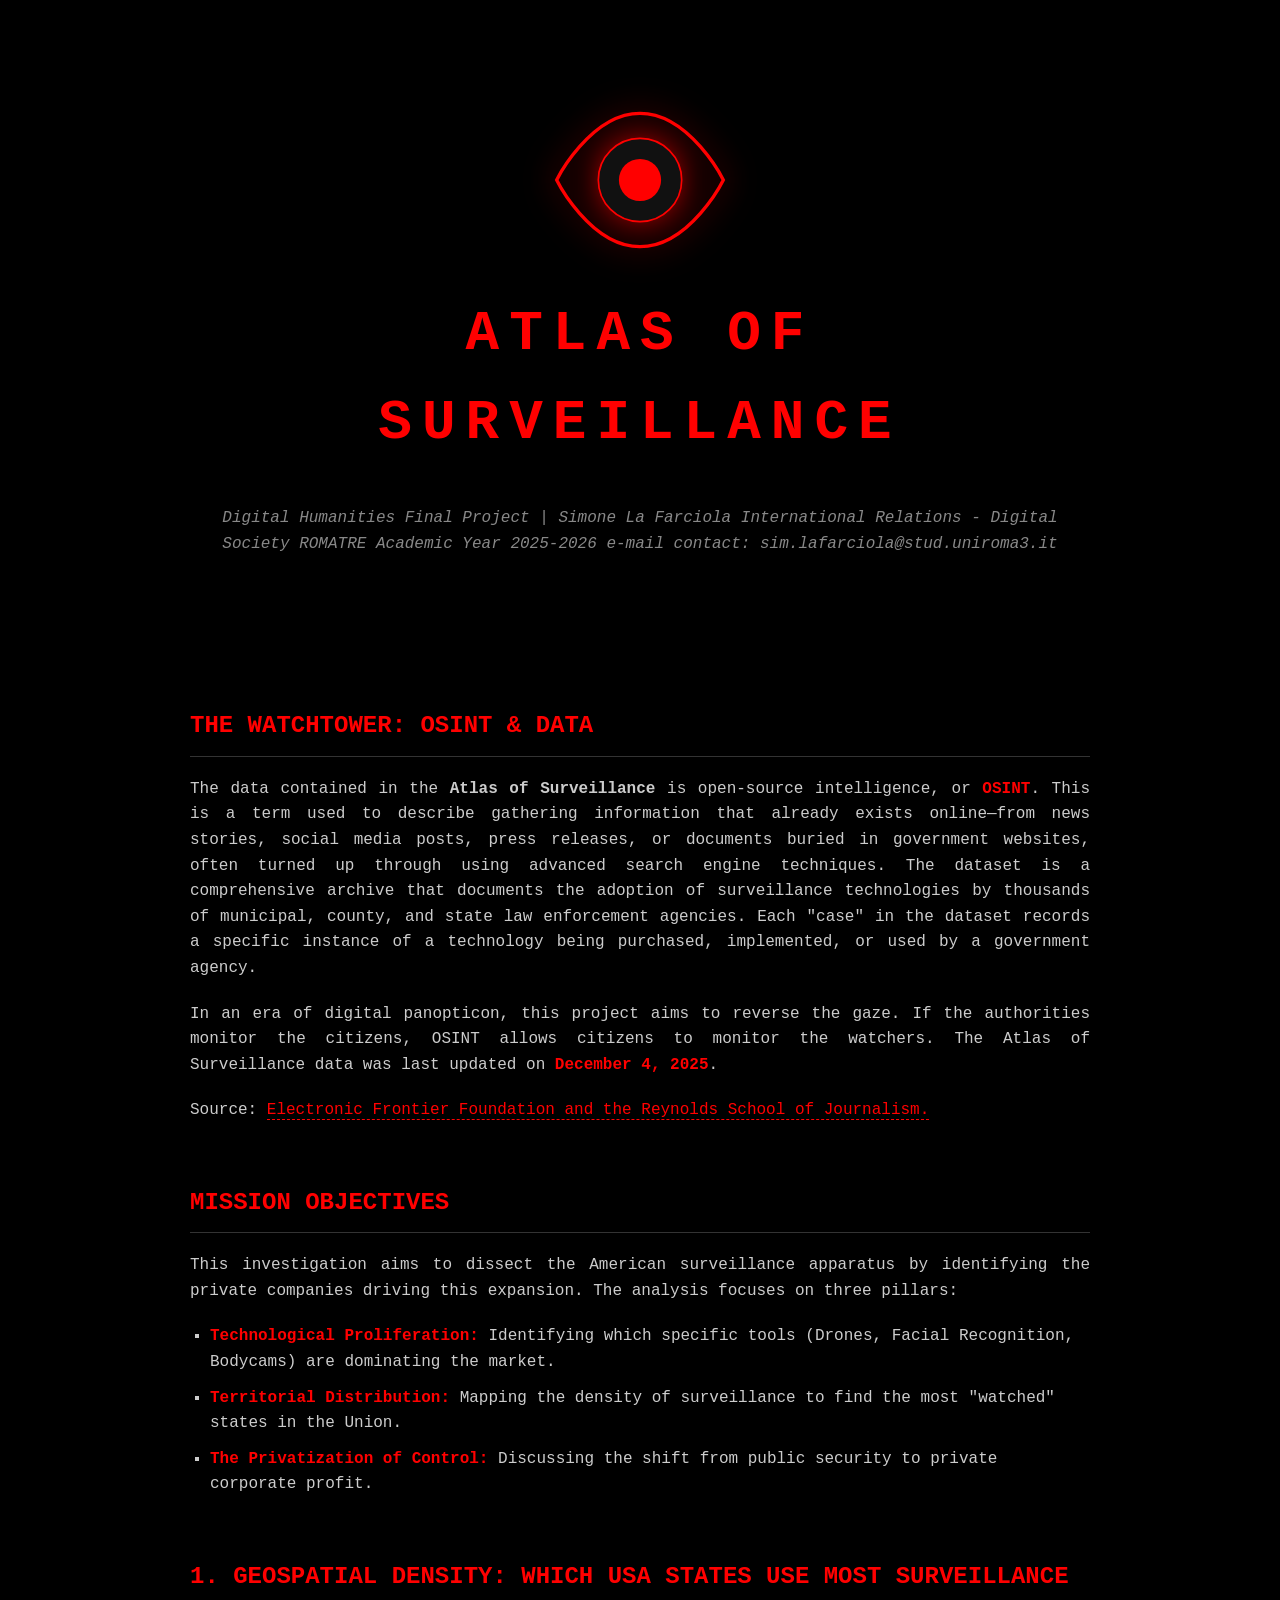
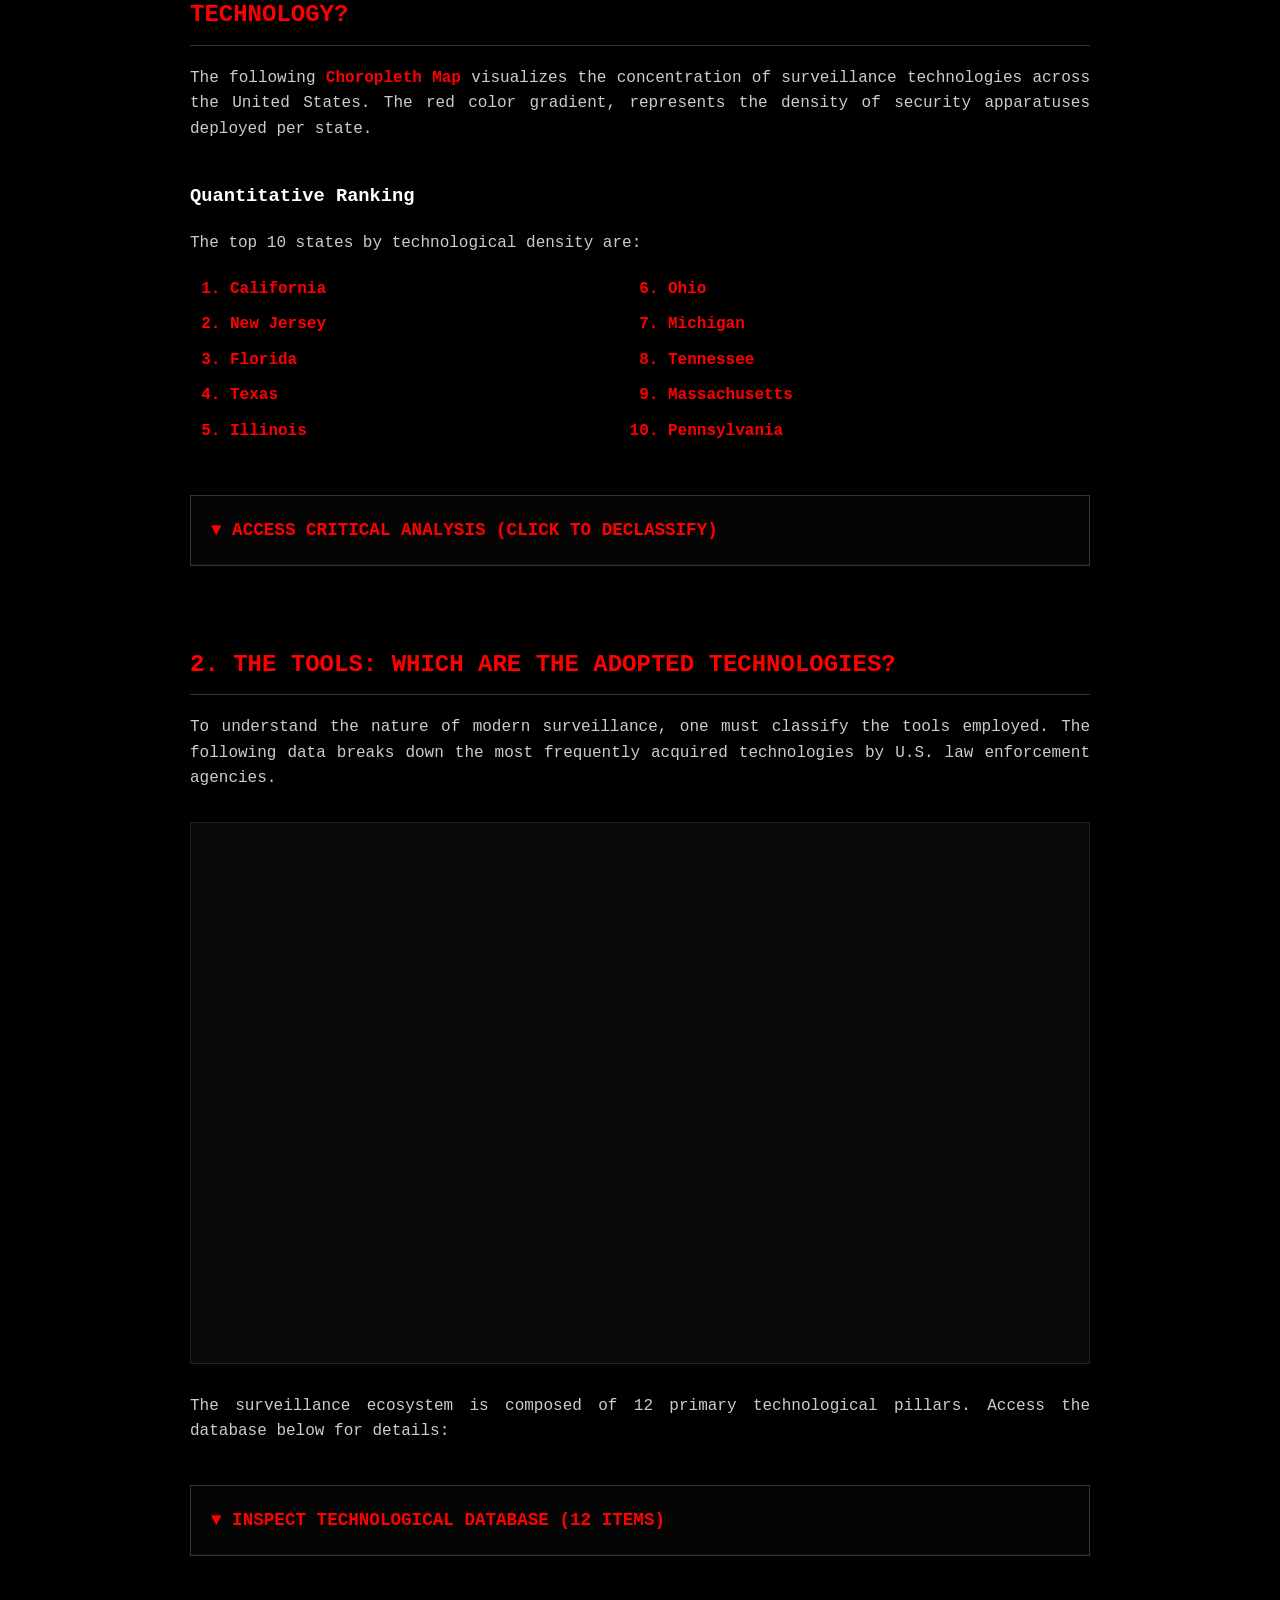
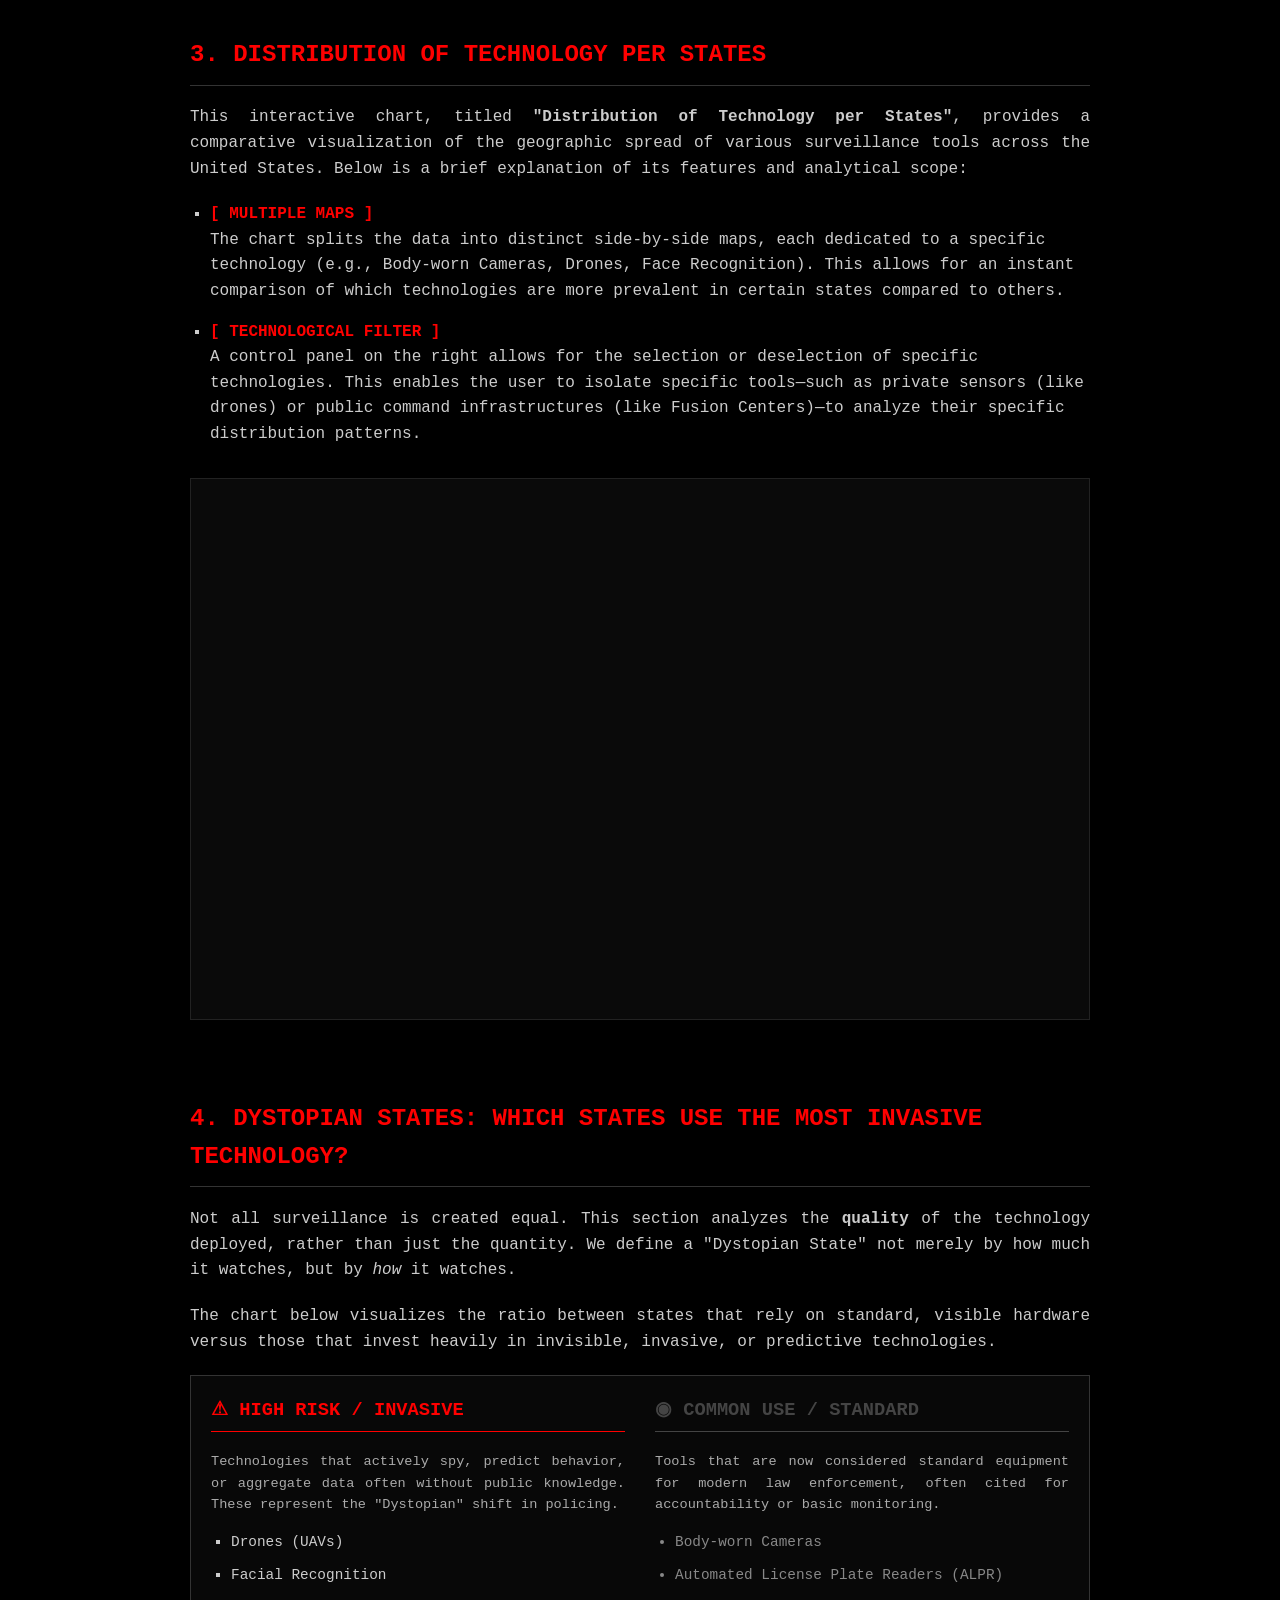
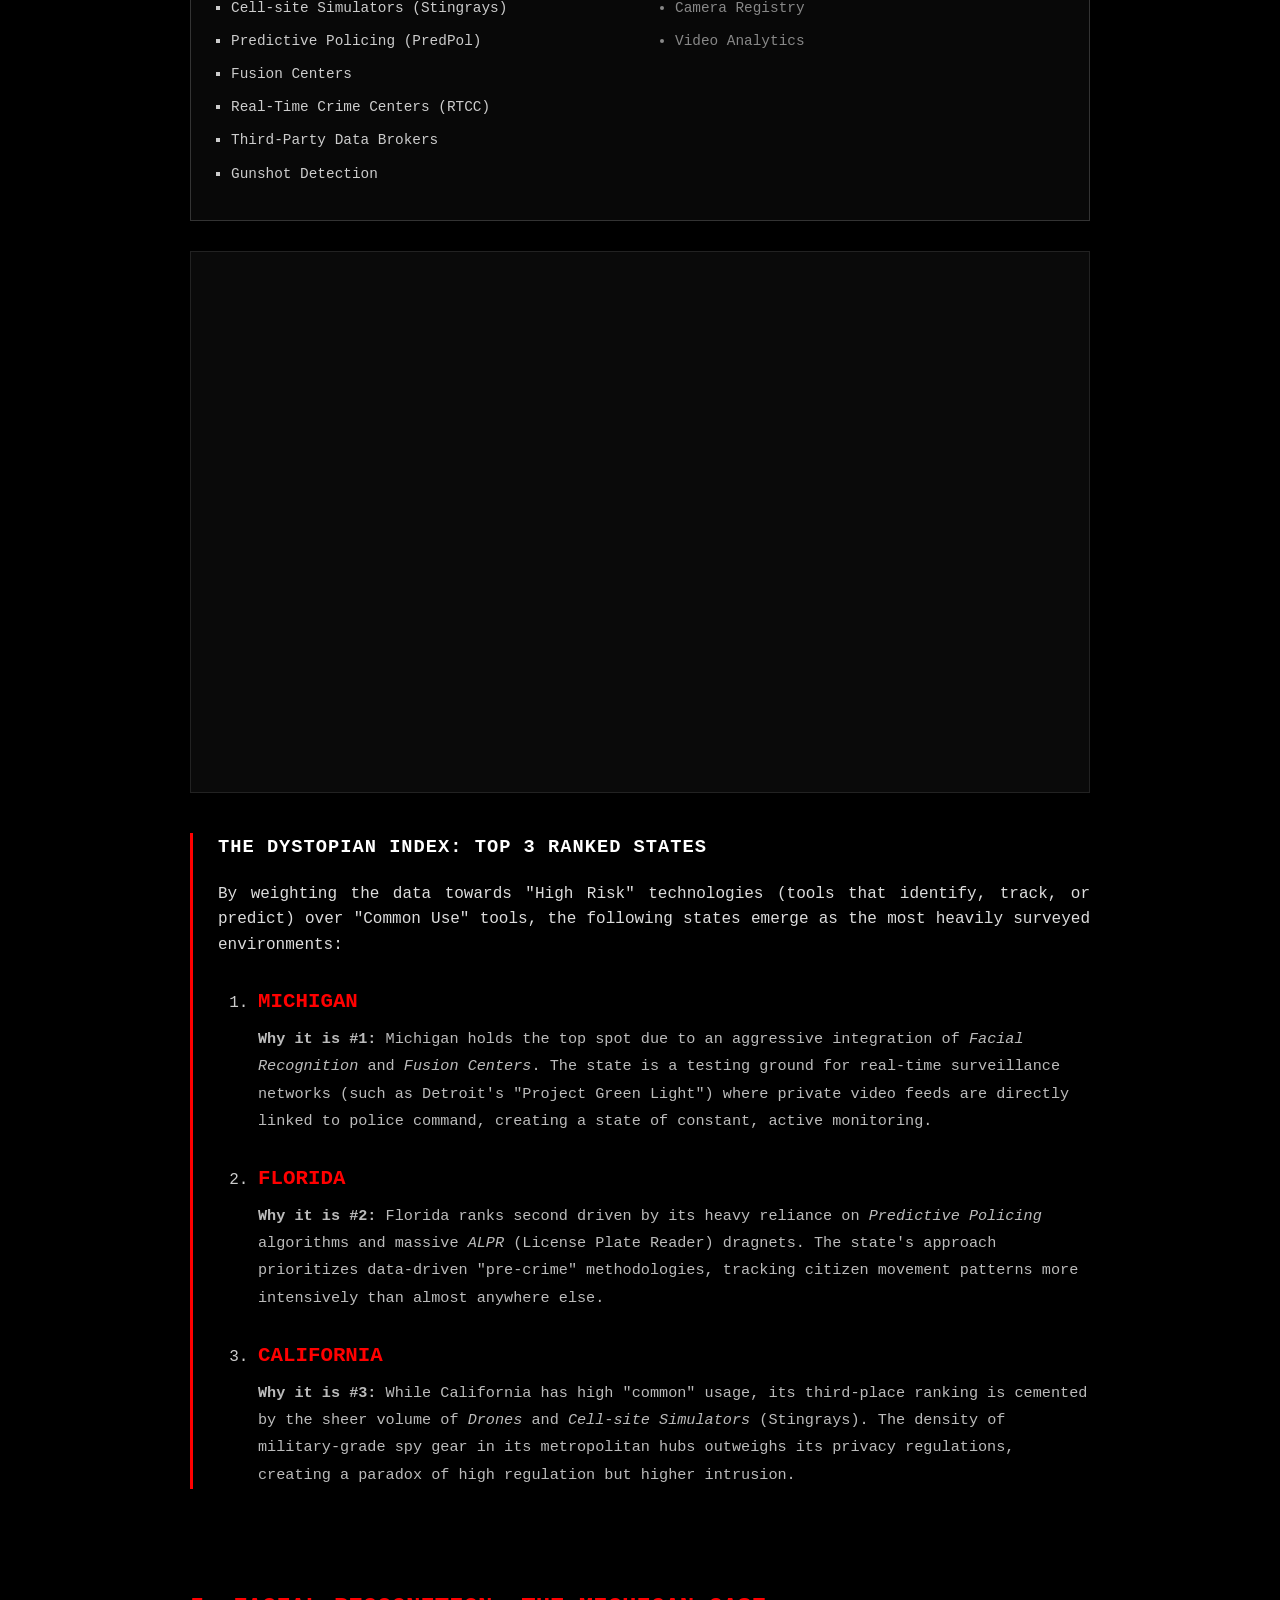
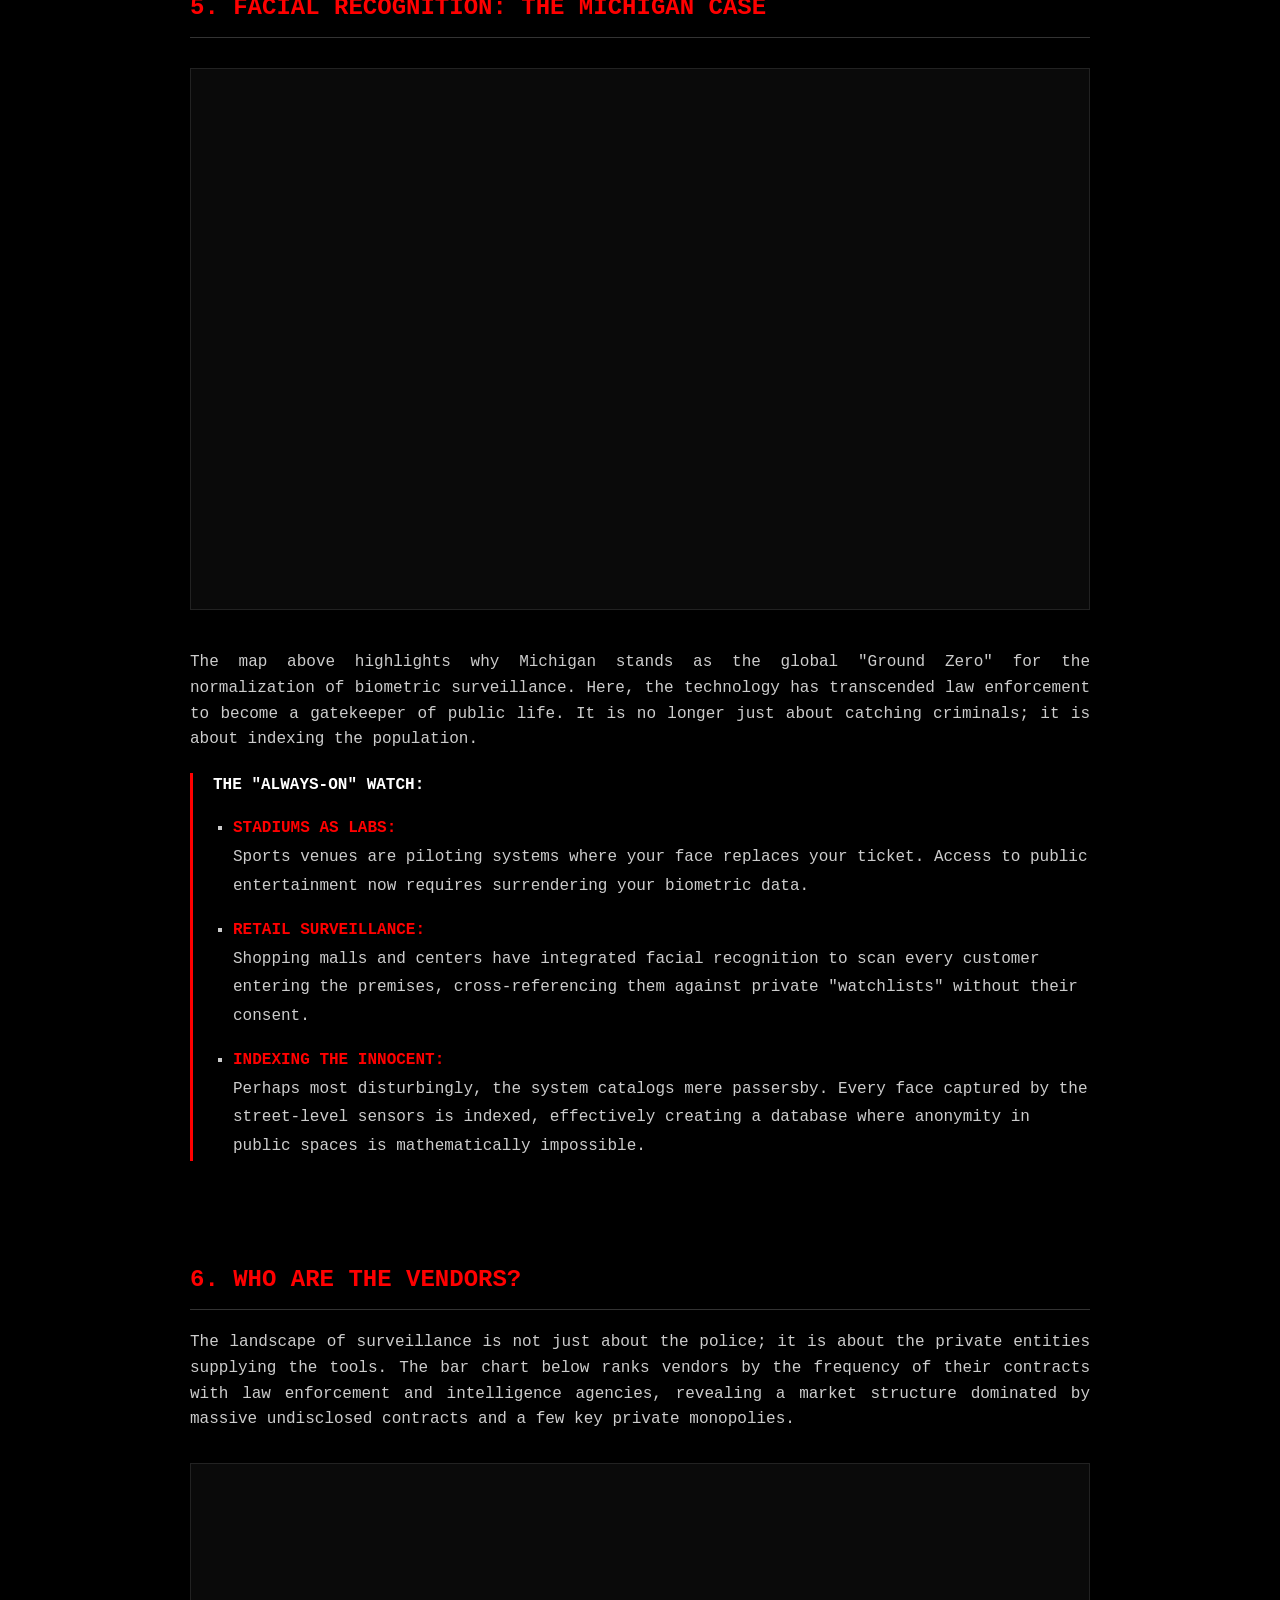
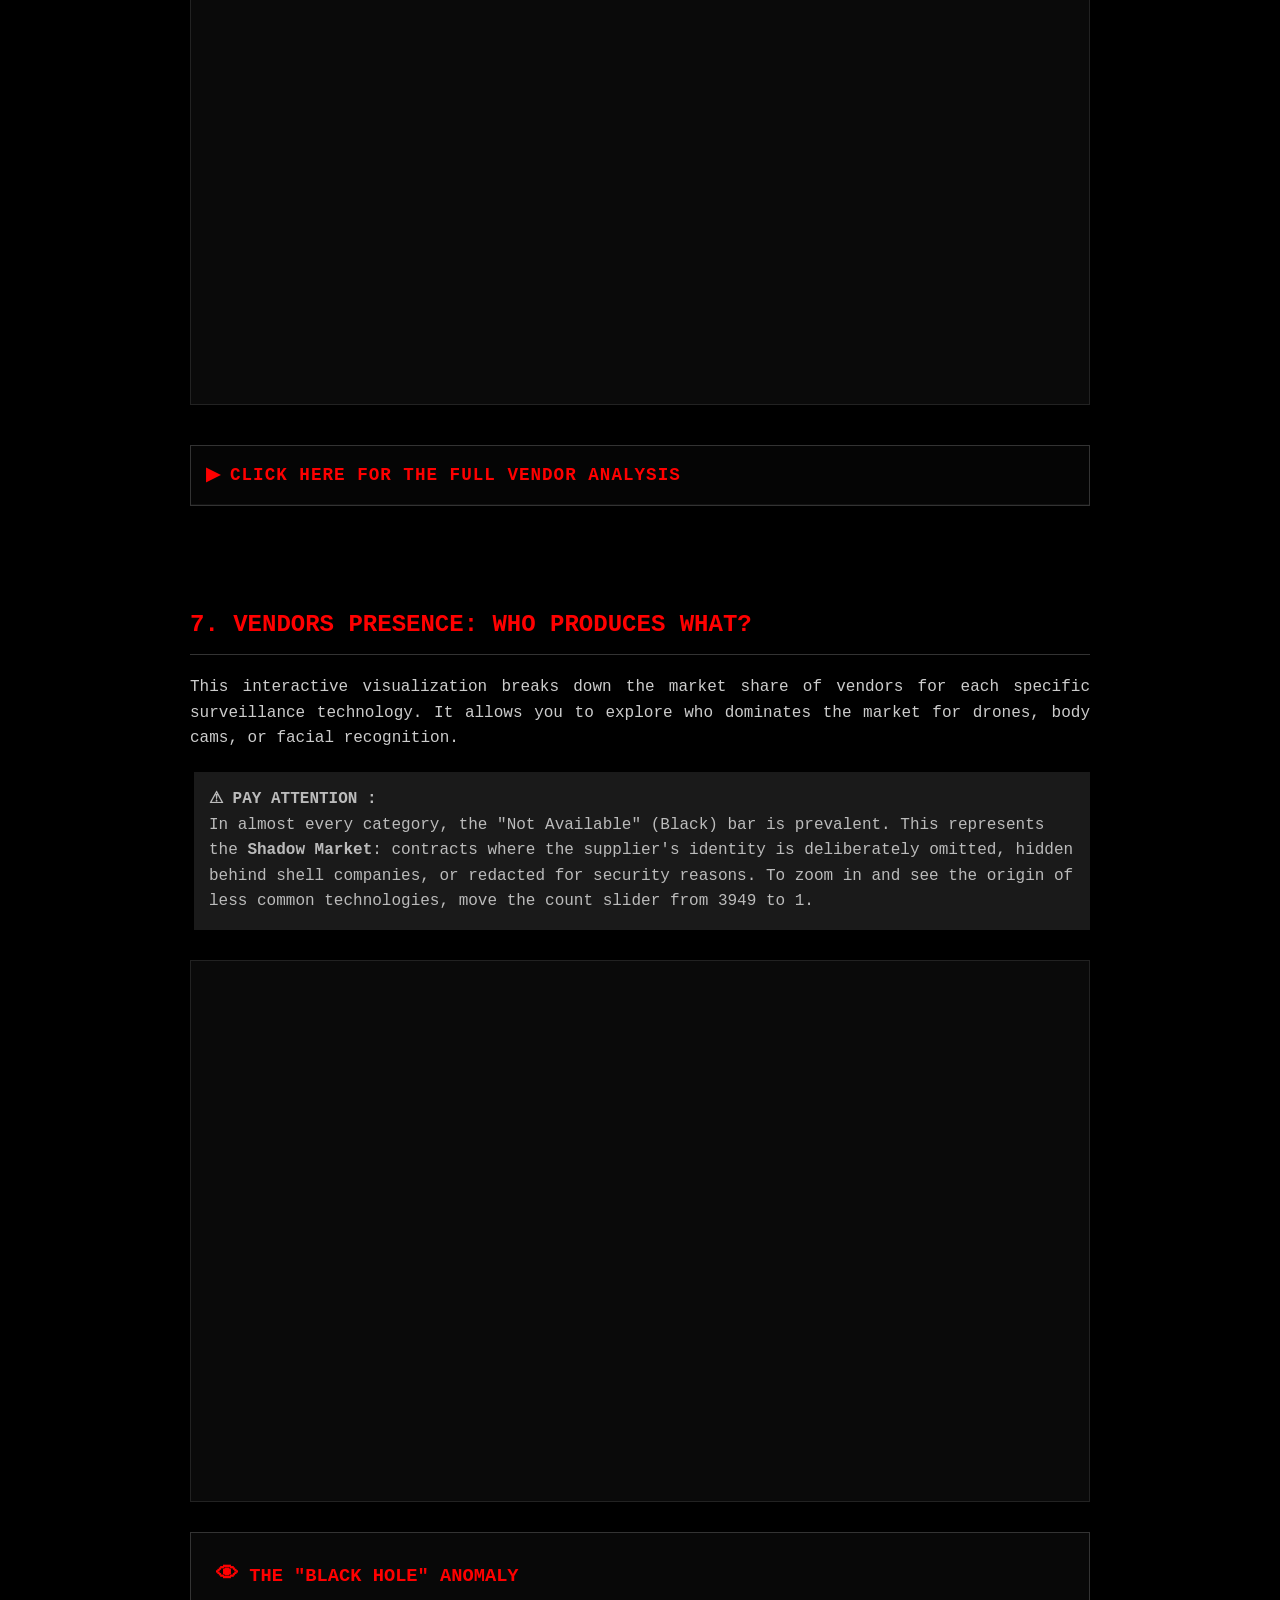
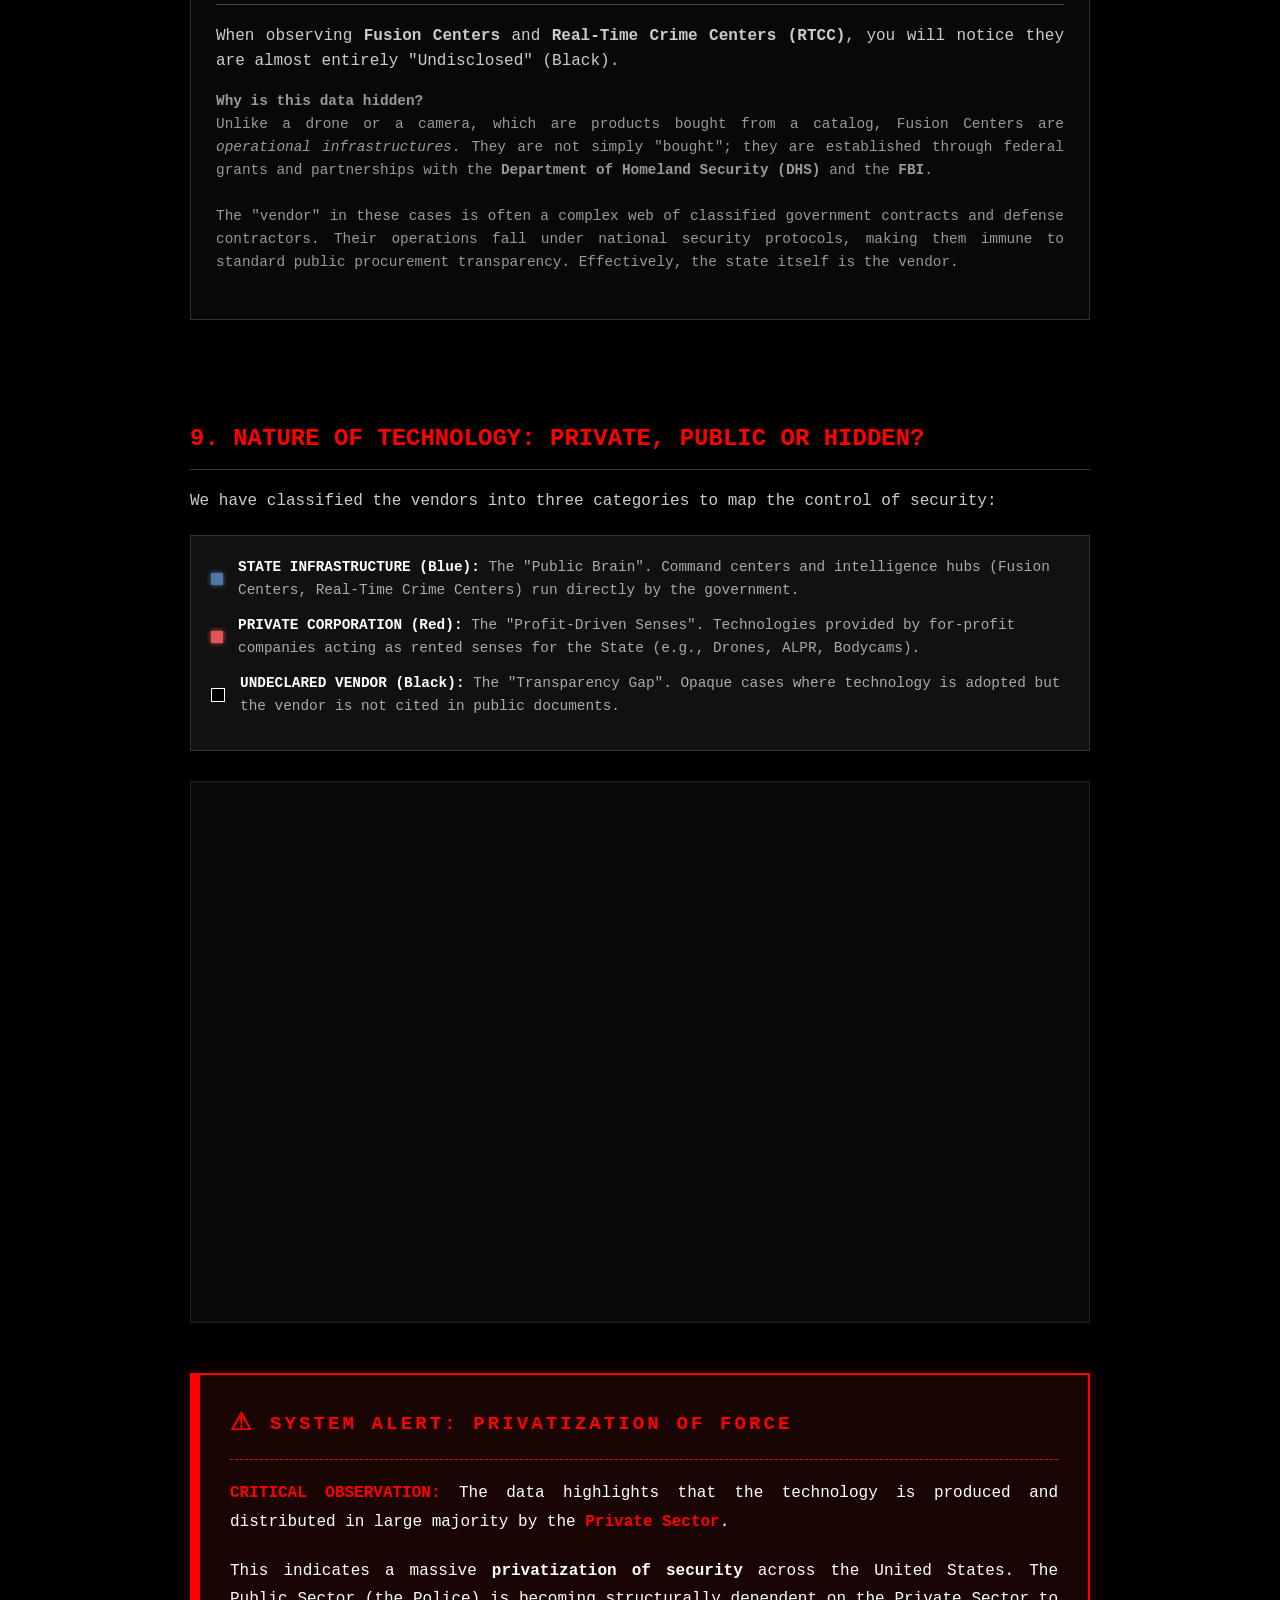
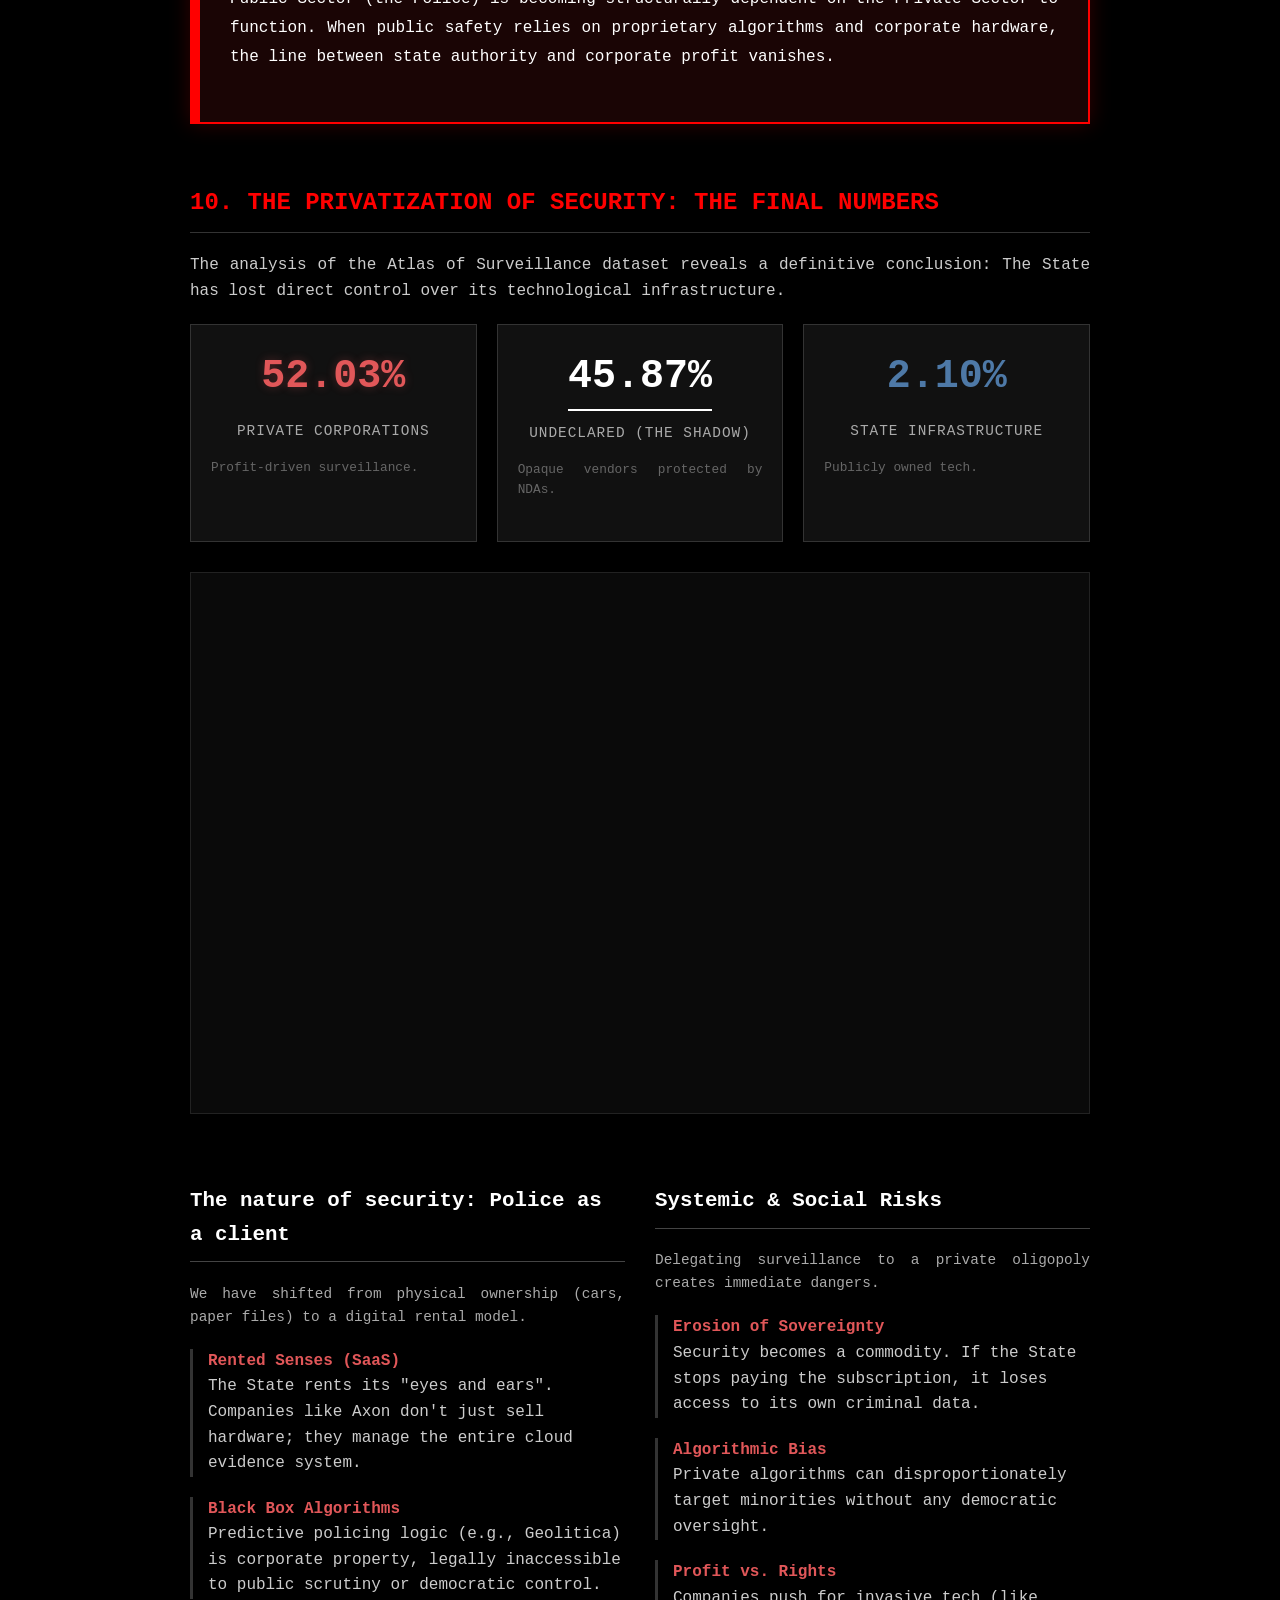
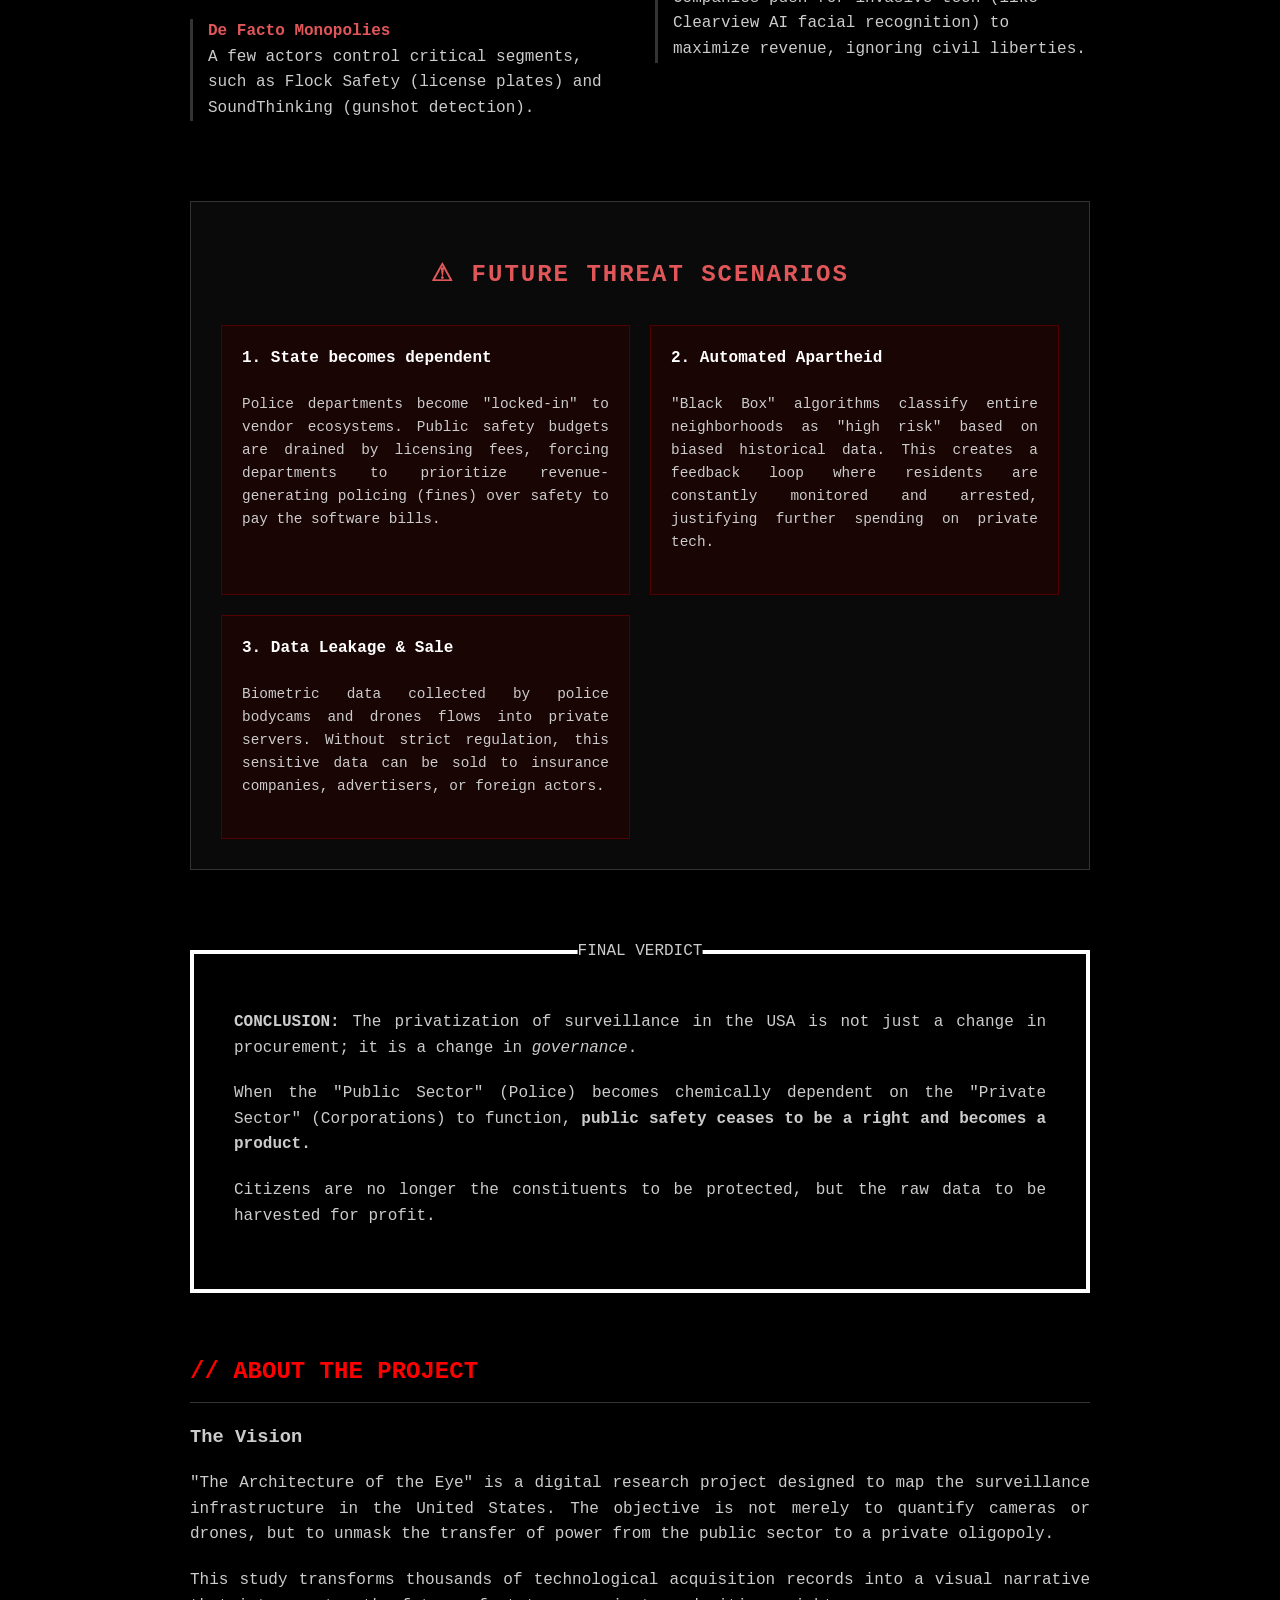
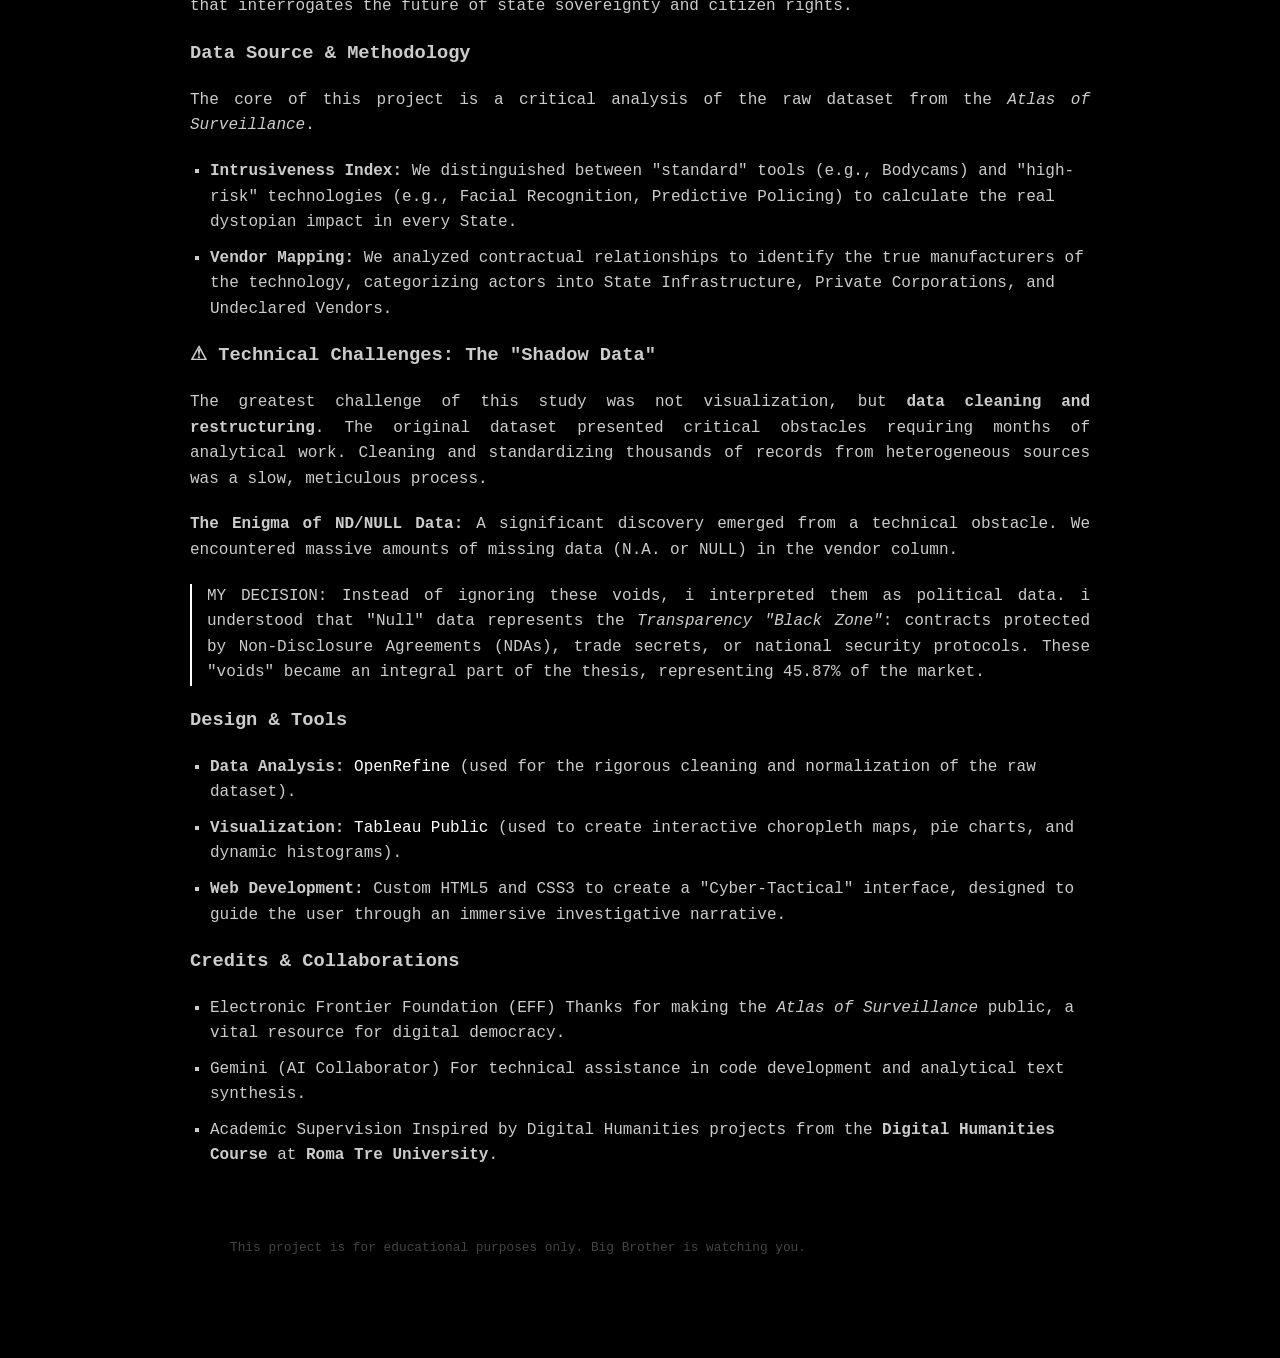
==== commit 3b4a6fe7: "Update index.html" ====
--- a/index.html
+++ b/index.html
@@ -1448,7 +1448,7 @@
                 <strong>The Enigma of ND/NULL Data:</strong> A significant discovery emerged from a technical obstacle. We encountered massive amounts of missing data (N.A. or NULL) in the vendor column.
             </p>
             <p style="margin-top: 15px; border-left: 2px solid #fff; padding-left: 15px;">
-                <span class="challenge-highlight">OUR DECISION:</span> Instead of ignoring these voids, we interpreted them as political data. We understood that "Null" data represents the <em>Transparency "Black Zone"</em>: contracts protected by Non-Disclosure Agreements (NDAs), trade secrets, or national security protocols. These "voids" became an integral part of the thesis, representing 45.87% of the market.
+                <span class="challenge-highlight">MY DECISION:</span> Instead of ignoring these voids, i interpreted them as political data. i understood that "Null" data represents the <em>Transparency "Black Zone"</em>: contracts protected by Non-Disclosure Agreements (NDAs), trade secrets, or national security protocols. These "voids" became an integral part of the thesis, representing 45.87% of the market.
             </p>
         </div>
 
@@ -1472,7 +1472,7 @@
             <ul class="credit-list">
                 <li>
                     <span class="credit-name">Electronic Frontier Foundation (EFF)</span>
-                    For making the <em>Atlas of Surveillance</em> public, a vital resource for digital democracy.
+                    Thanks for making the <em>Atlas of Surveillance</em> public, a vital resource for digital democracy.
                 </li>
                 <li>
                     <span class="credit-name">Gemini (AI Collaborator)</span>
@@ -1501,3 +1501,4 @@
 
 
 
+
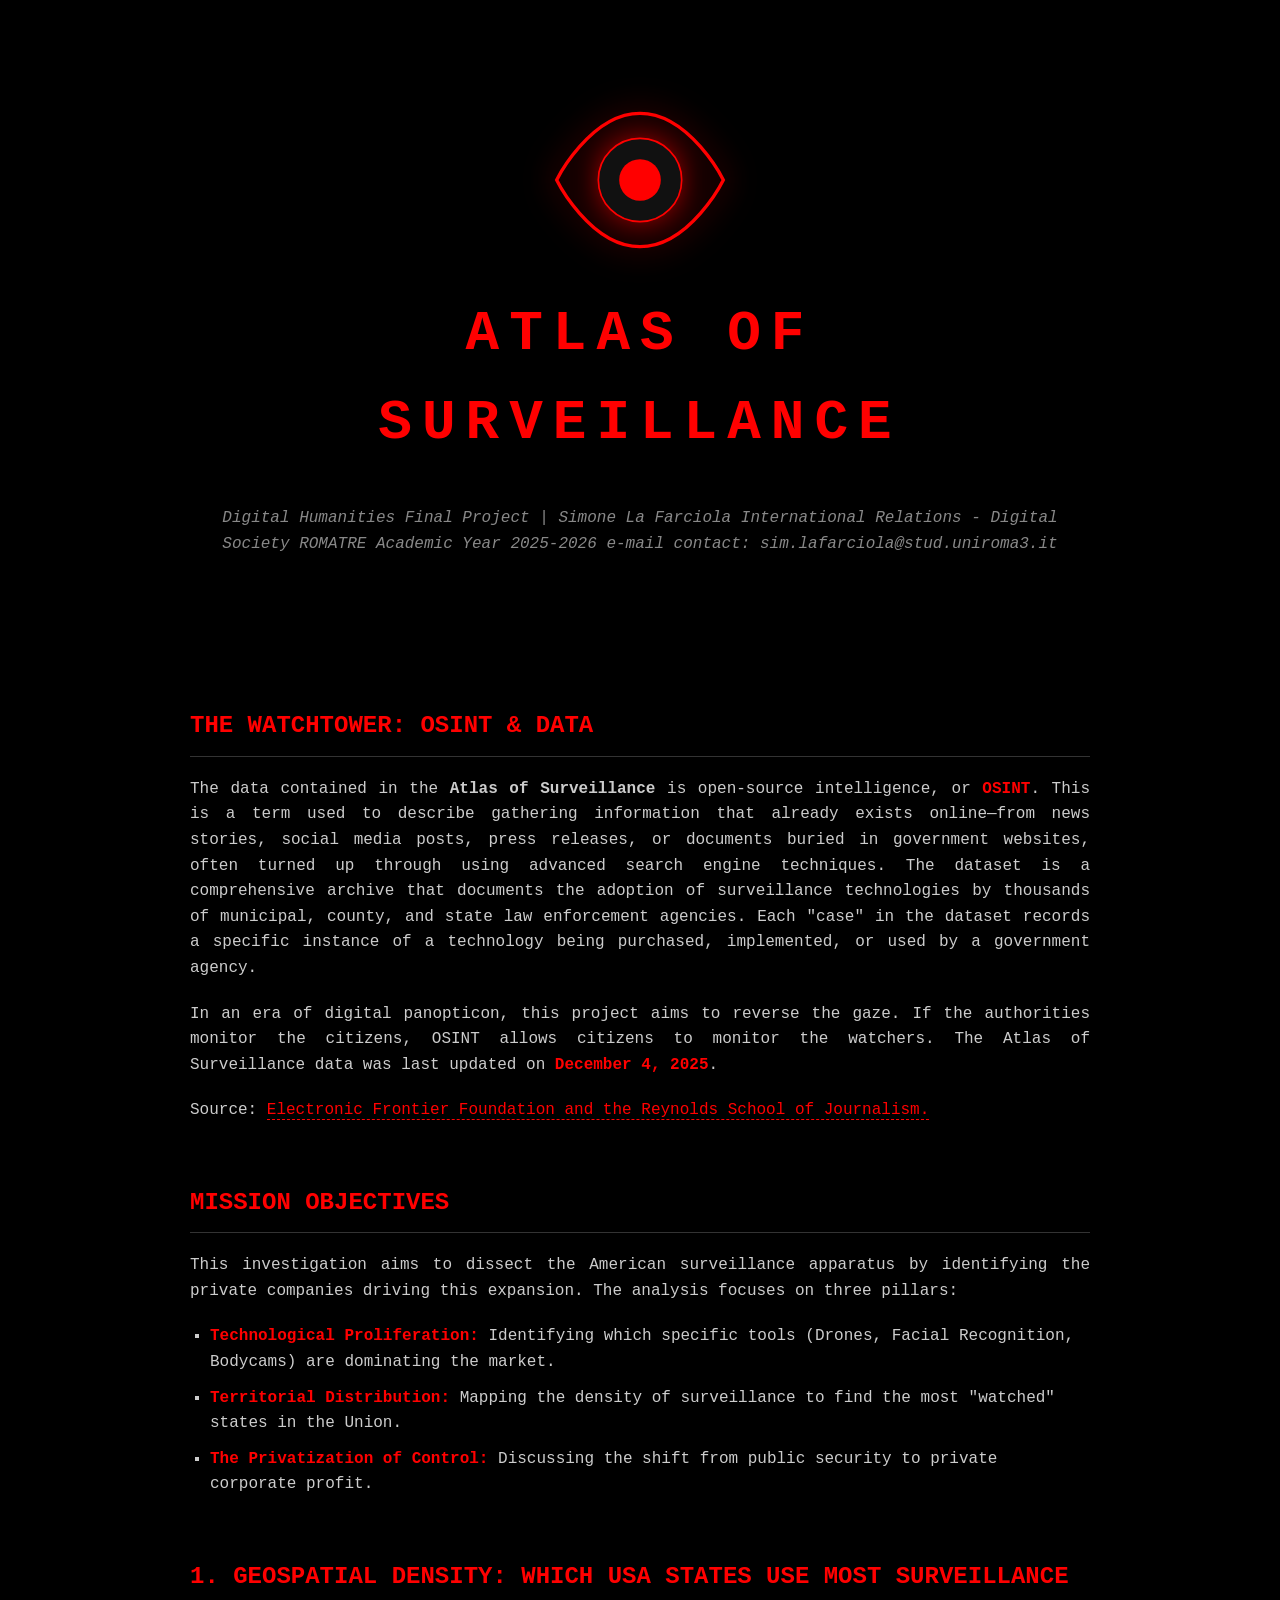
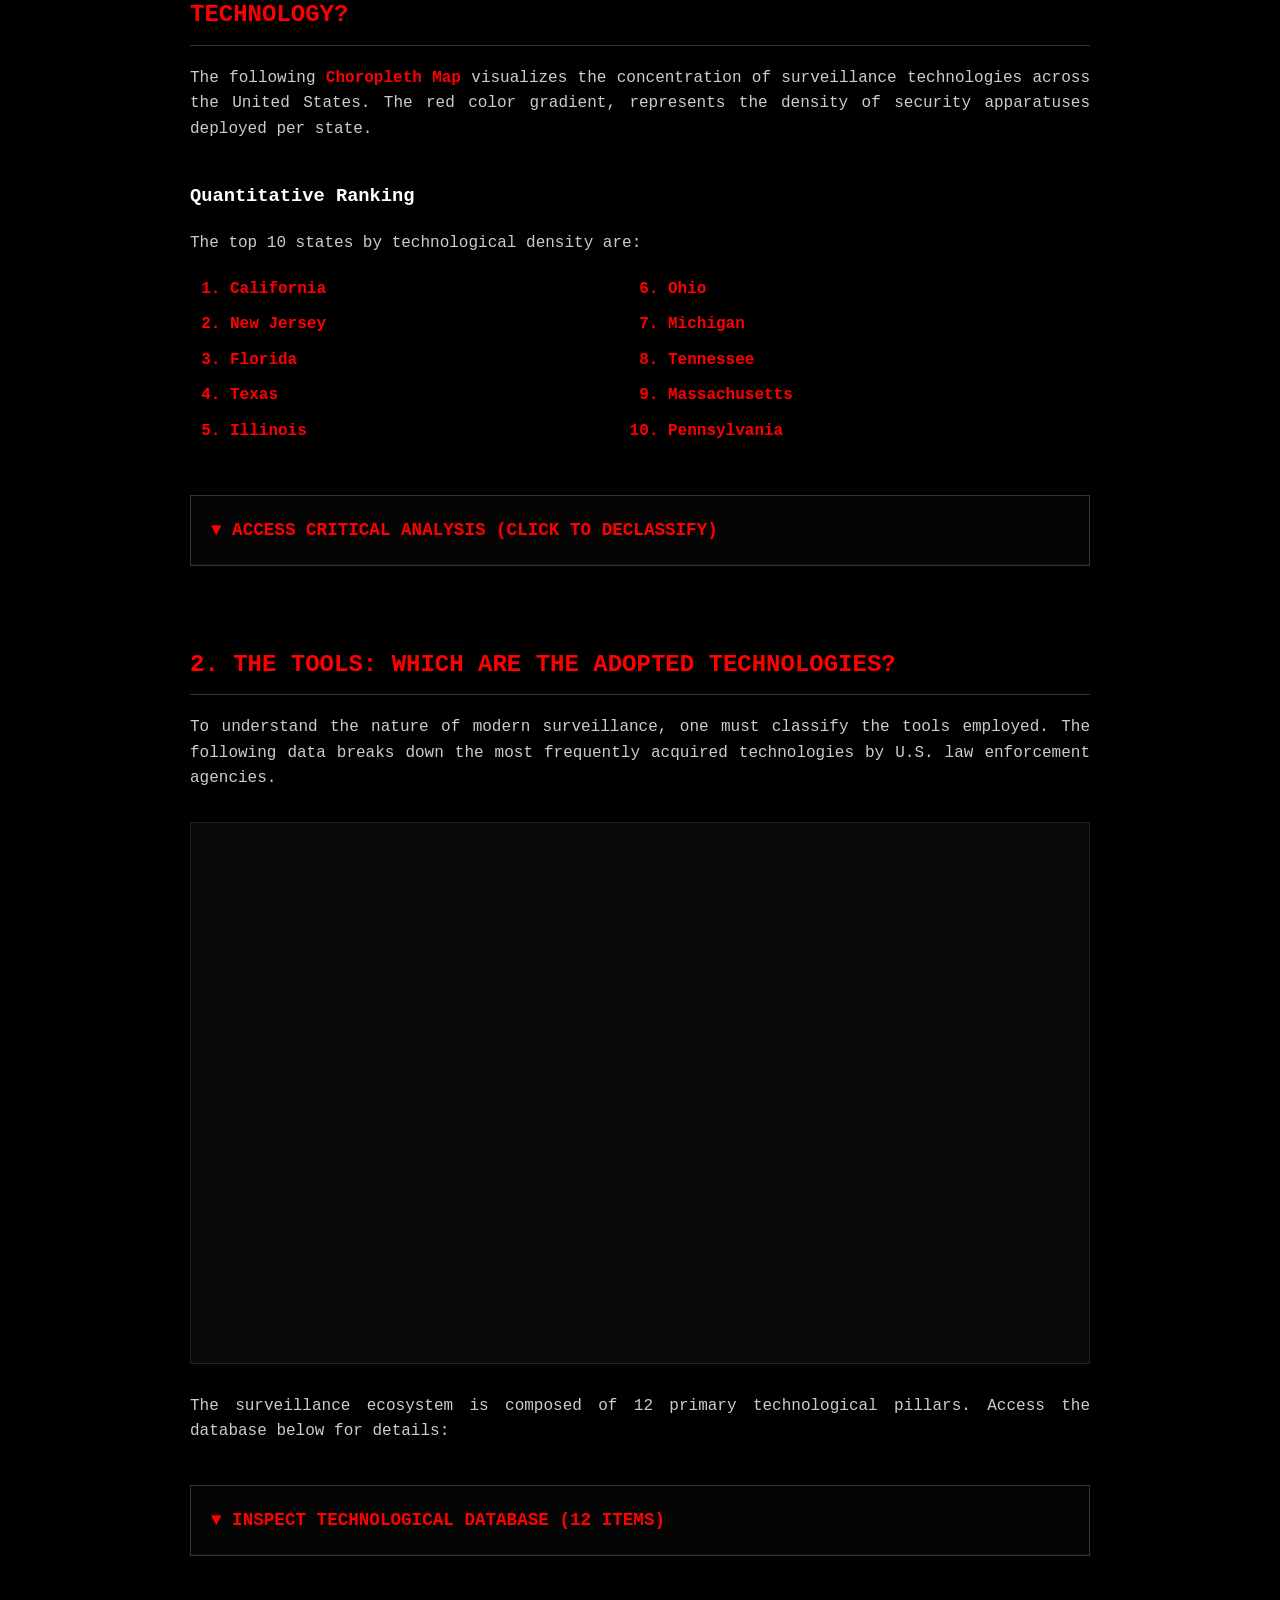
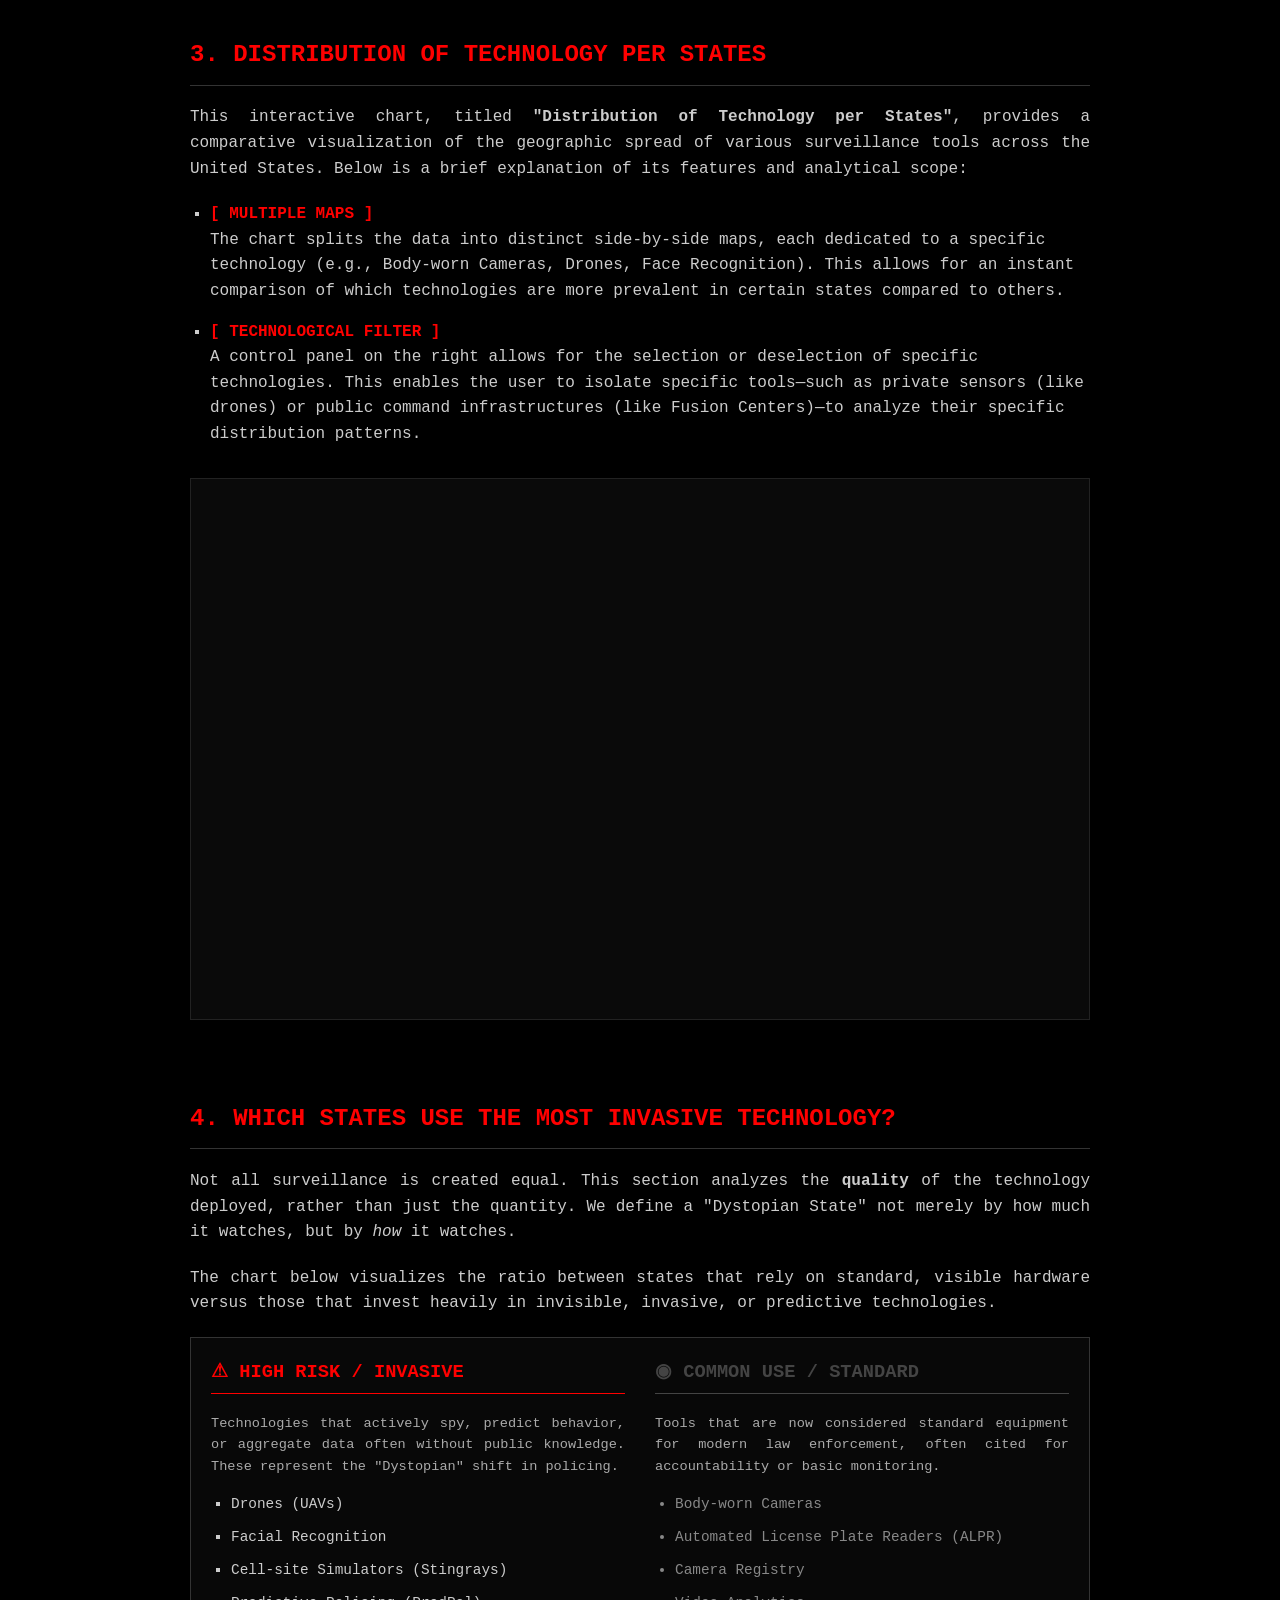
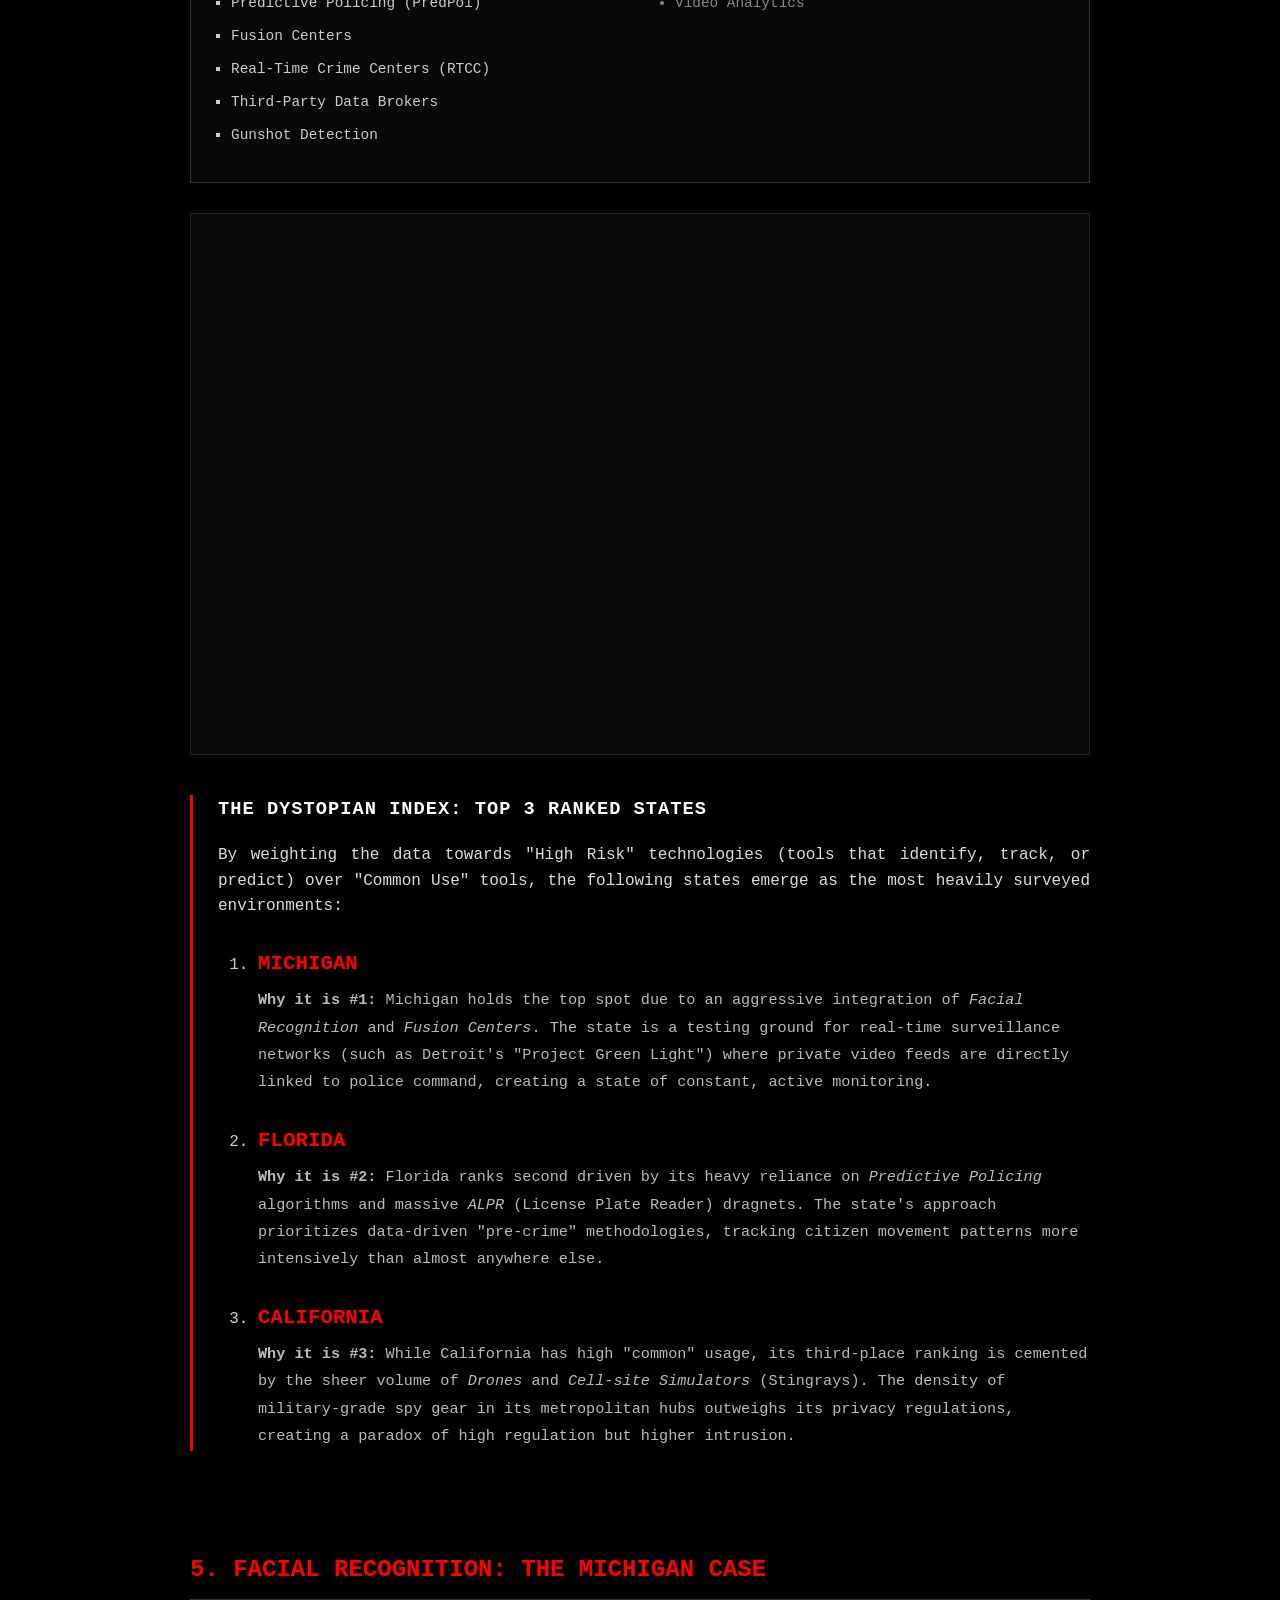
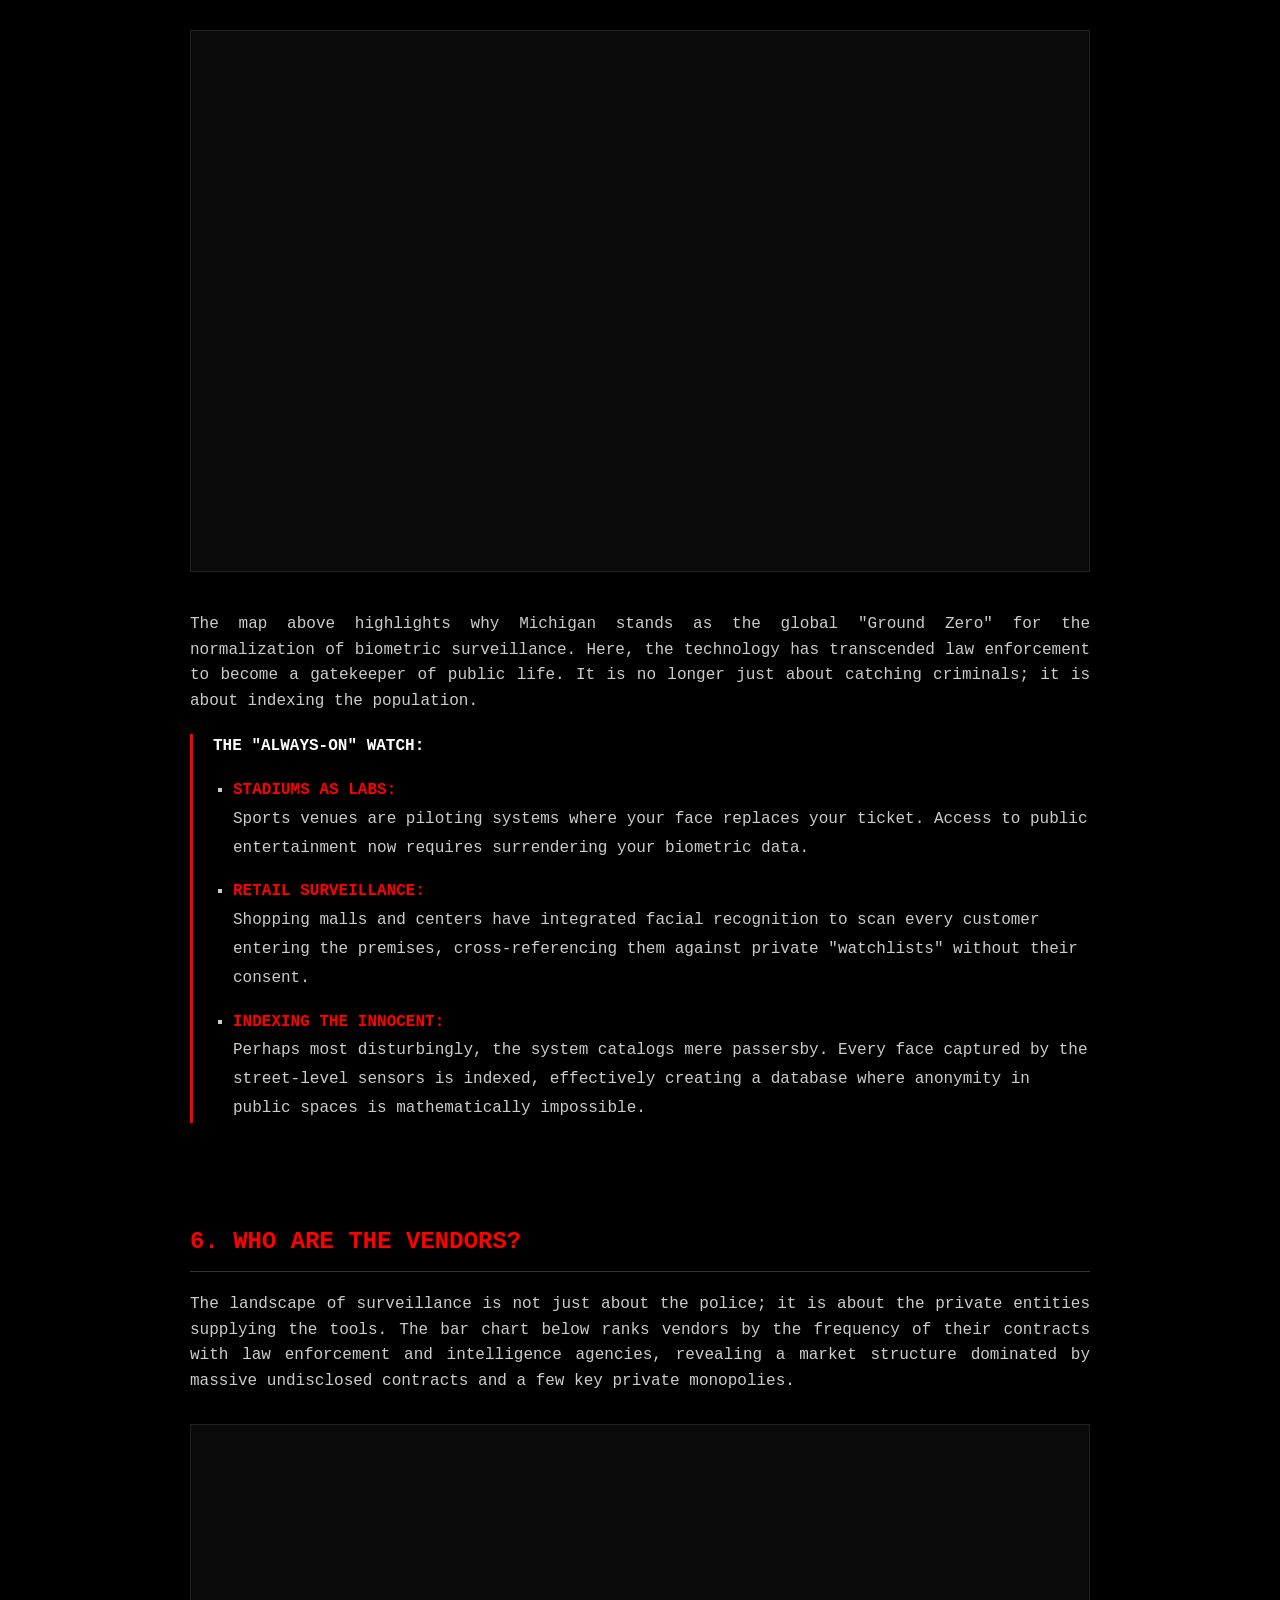
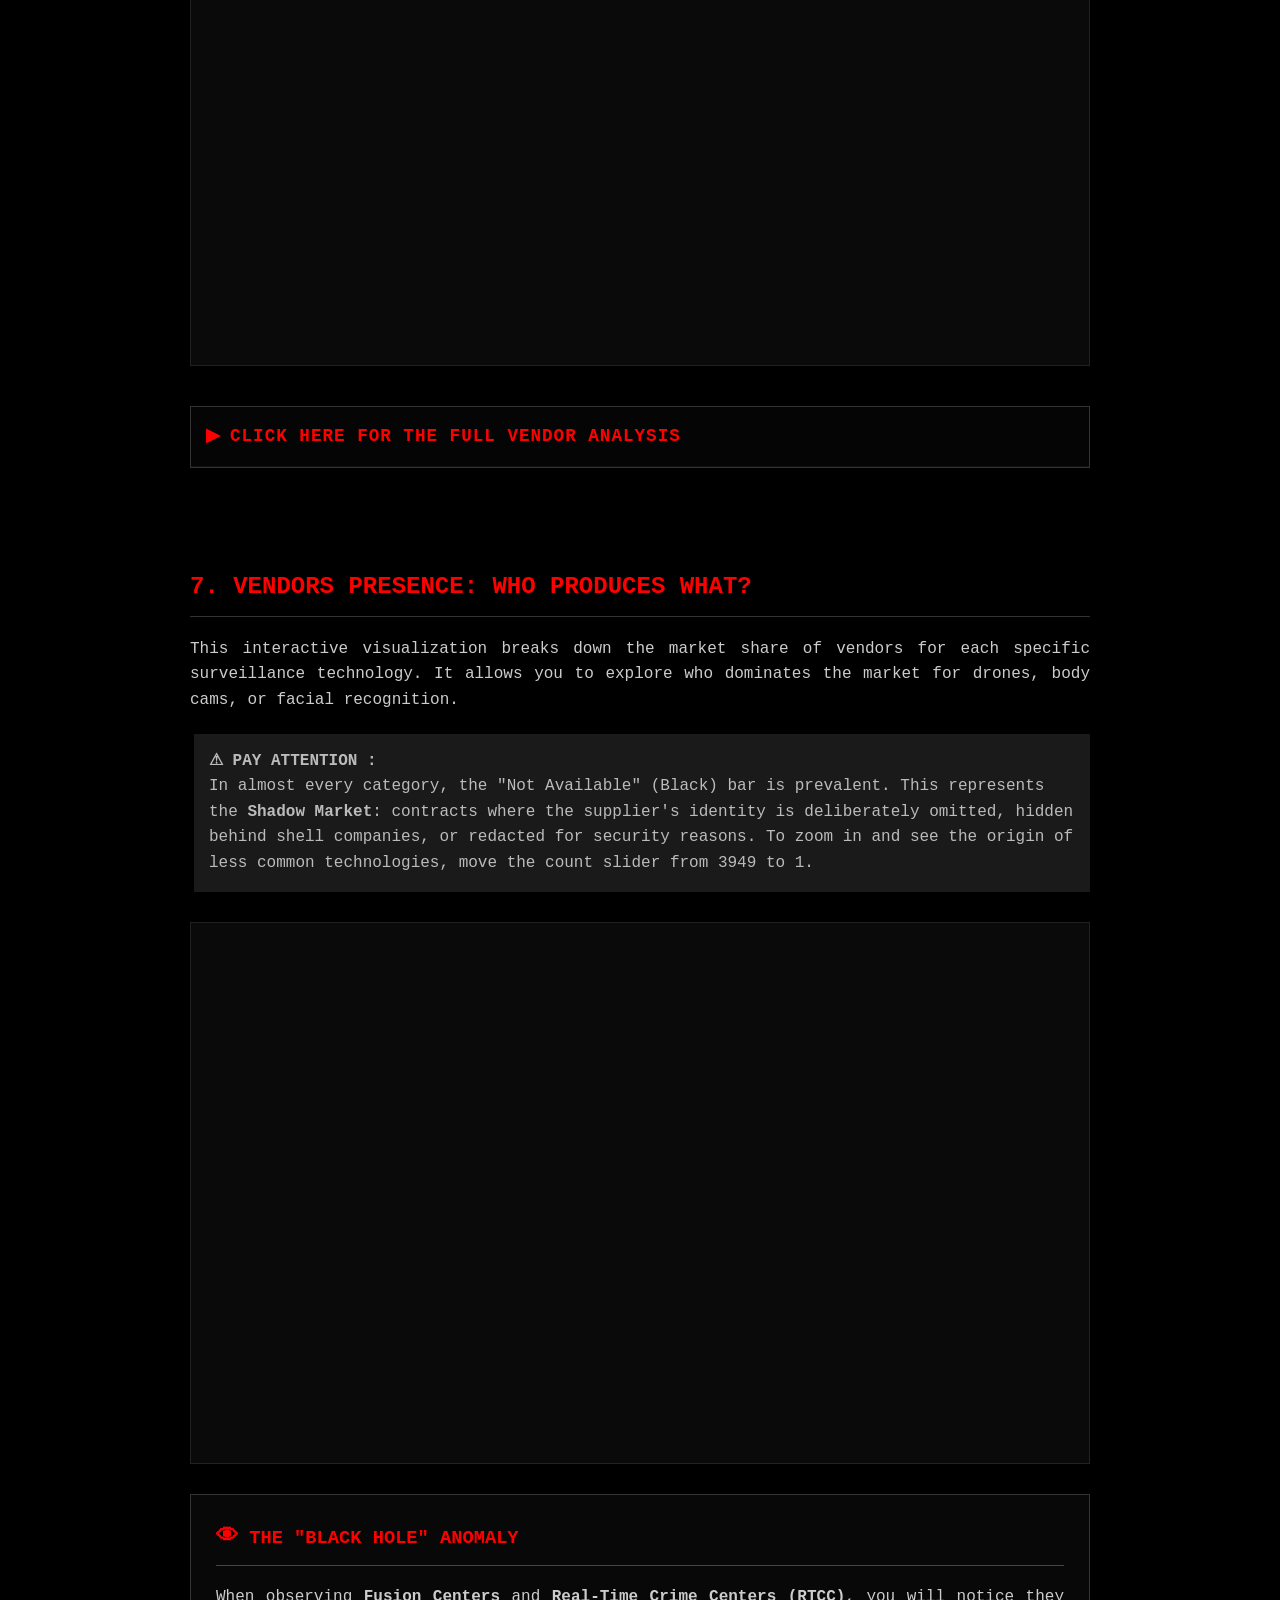
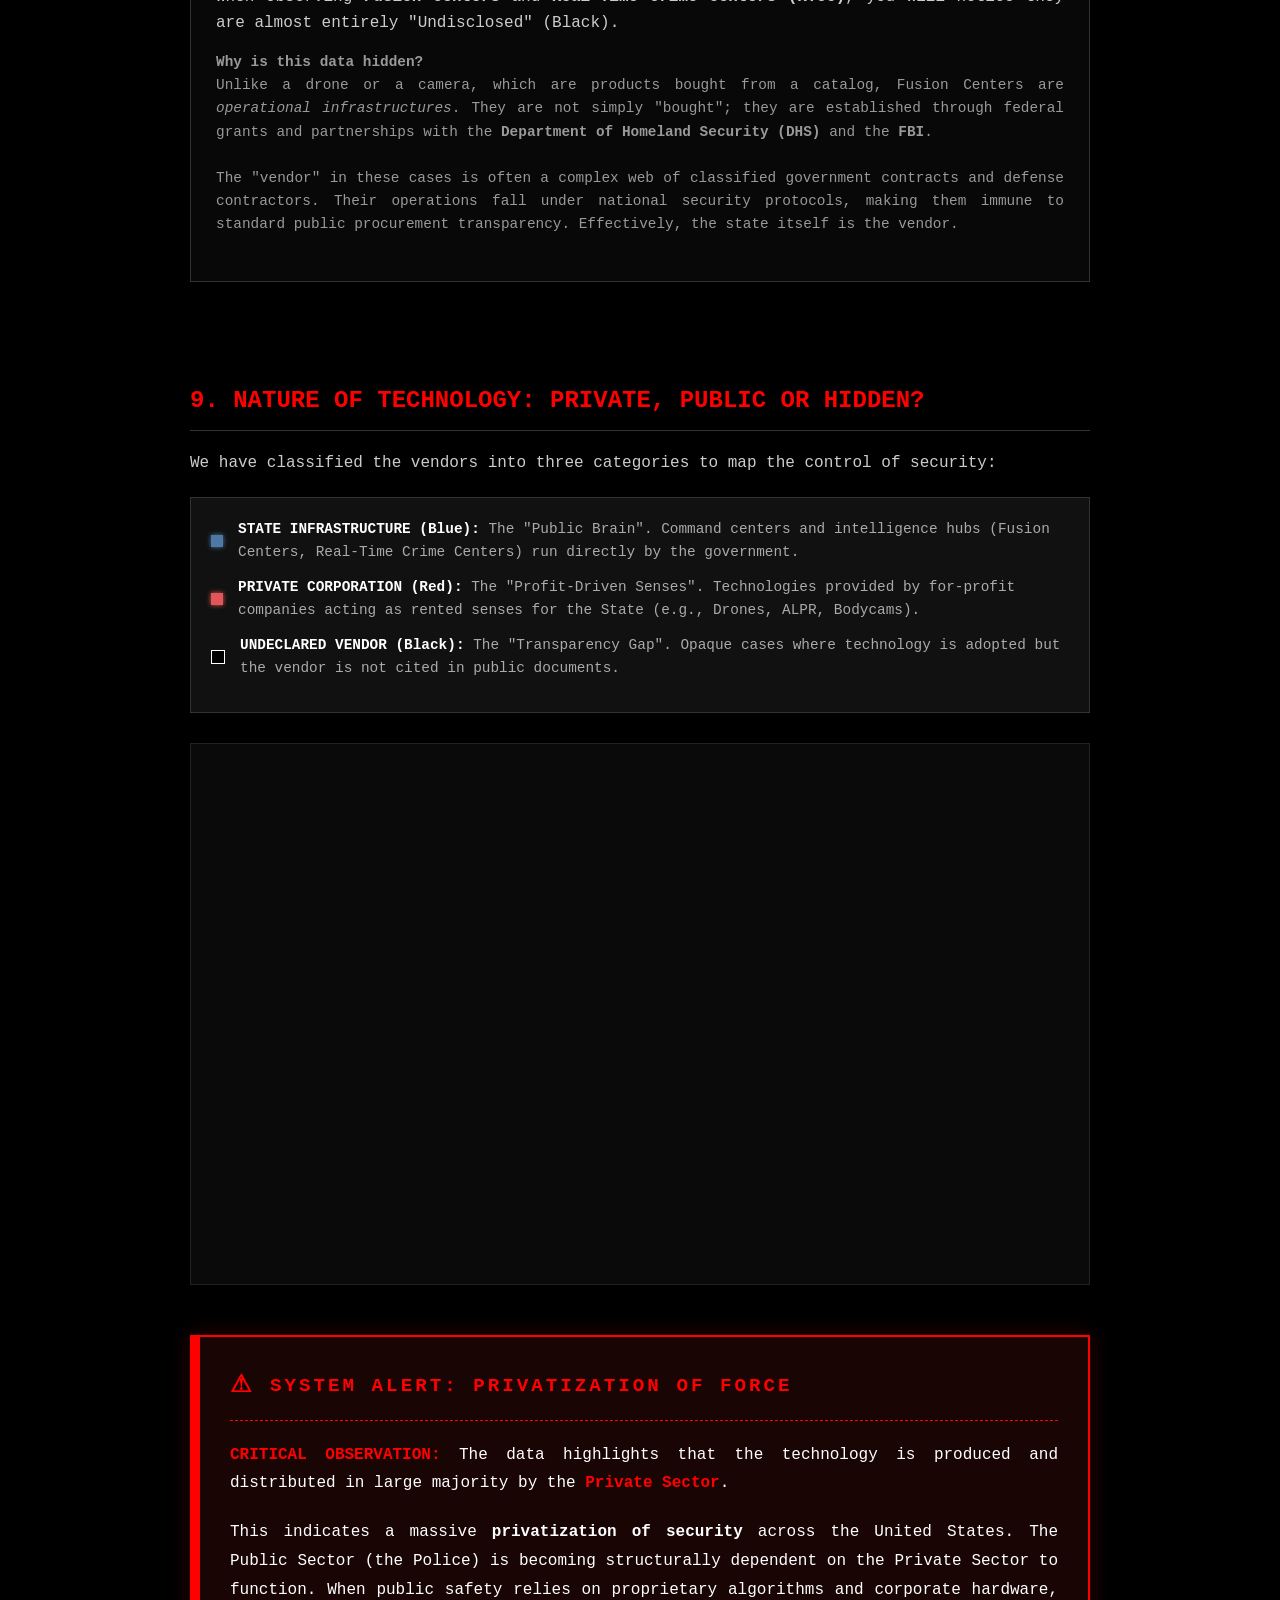
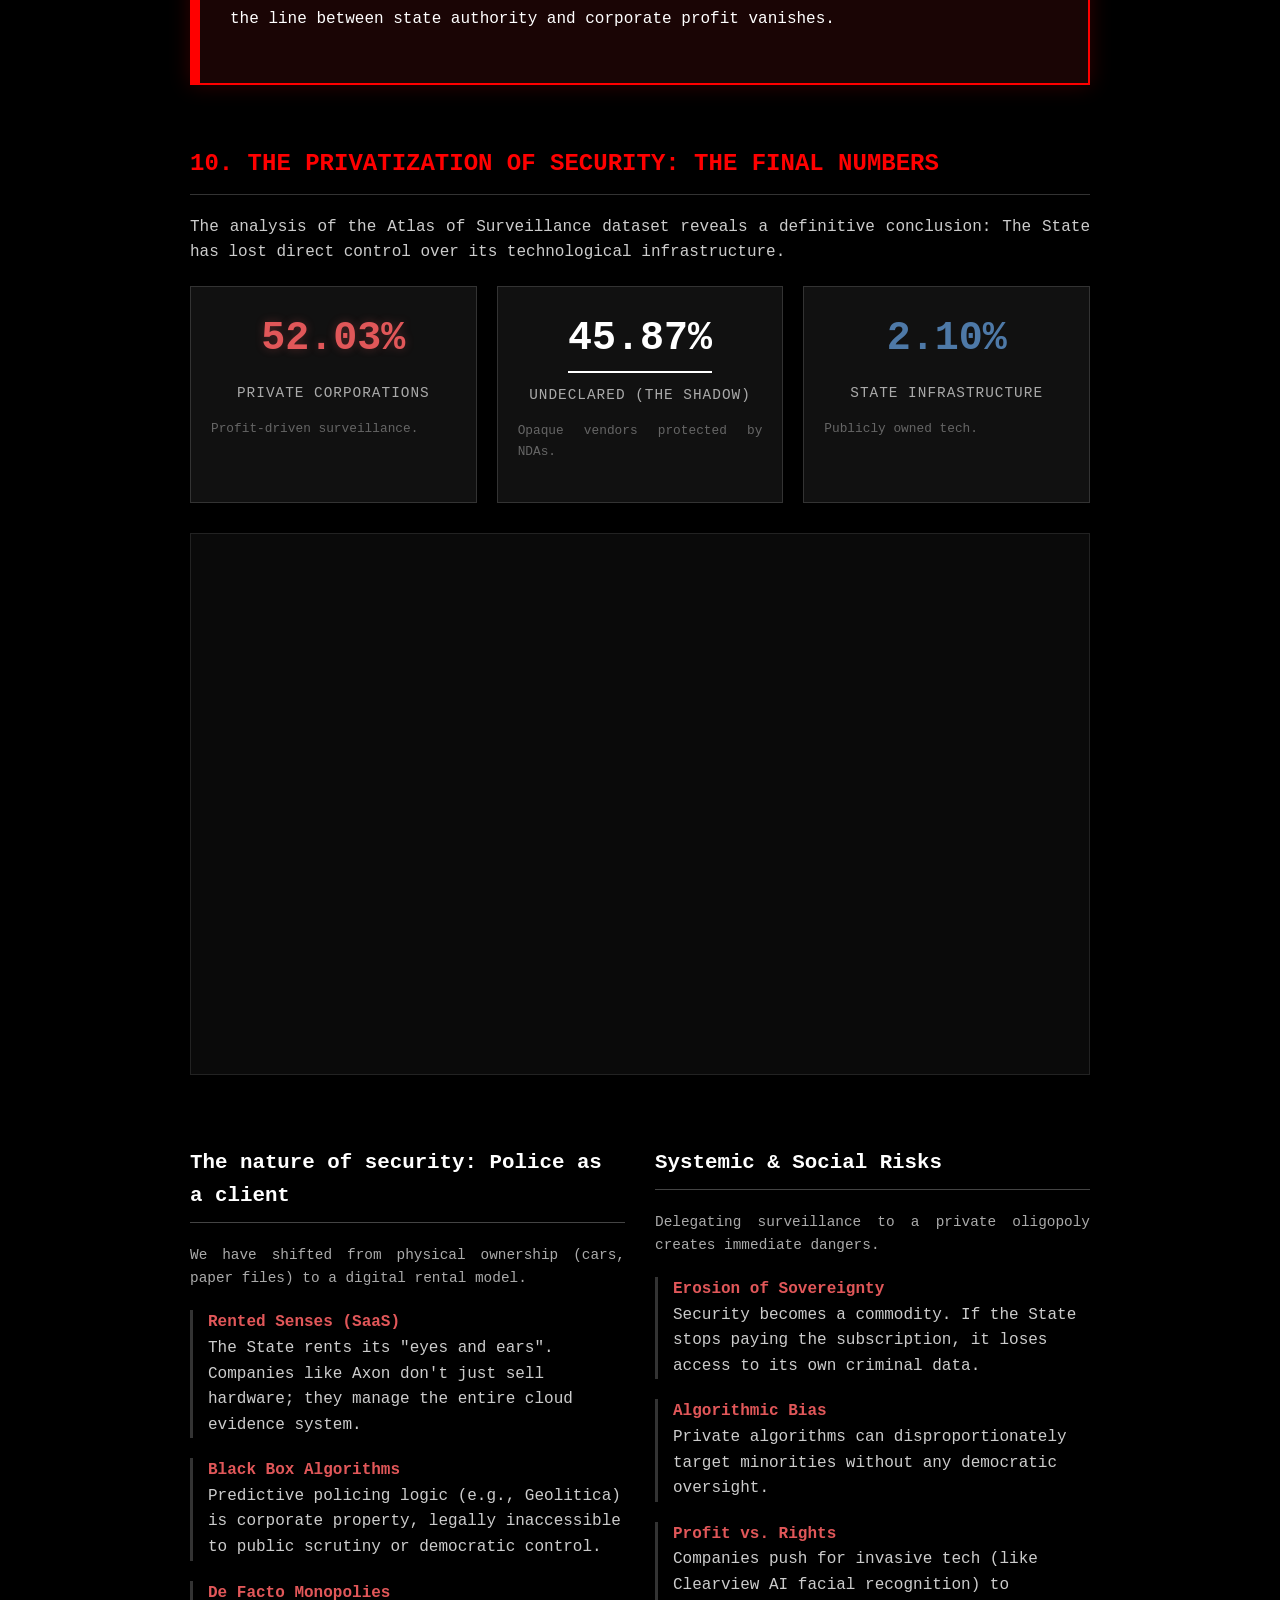
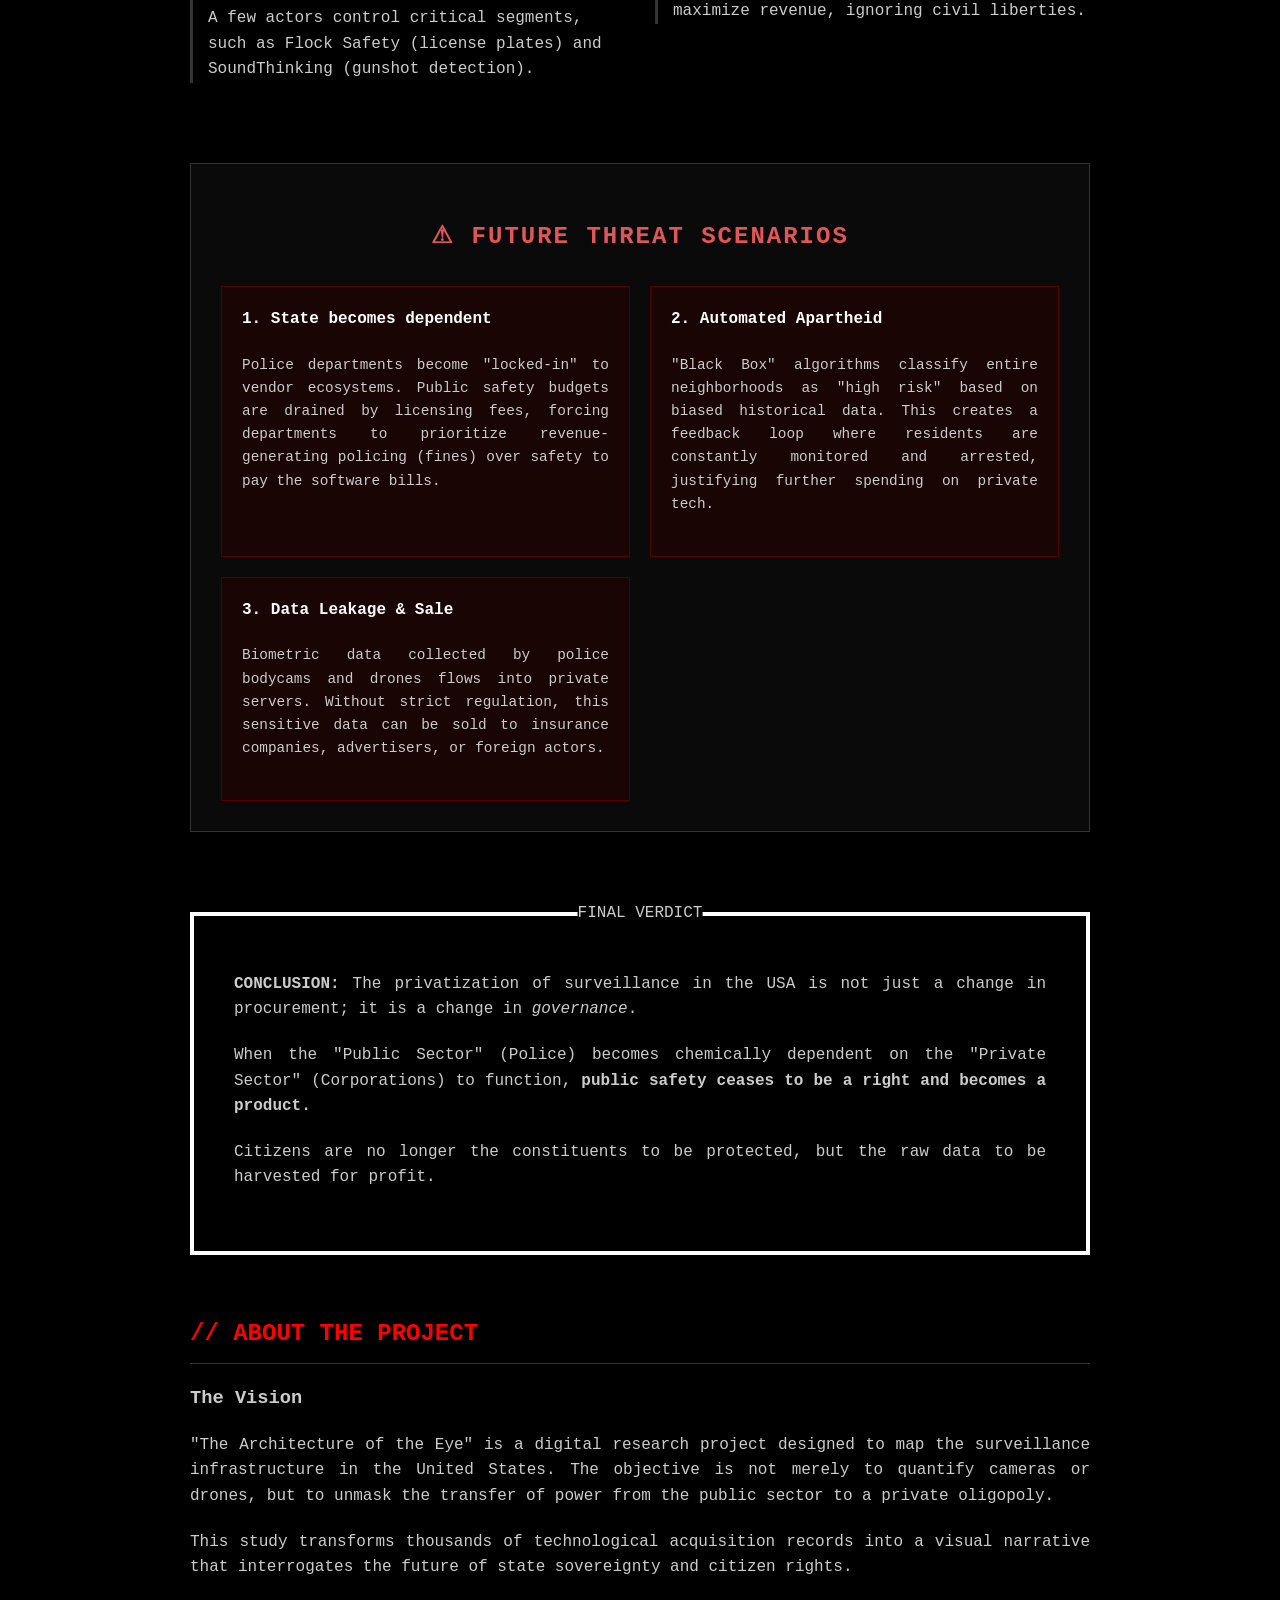
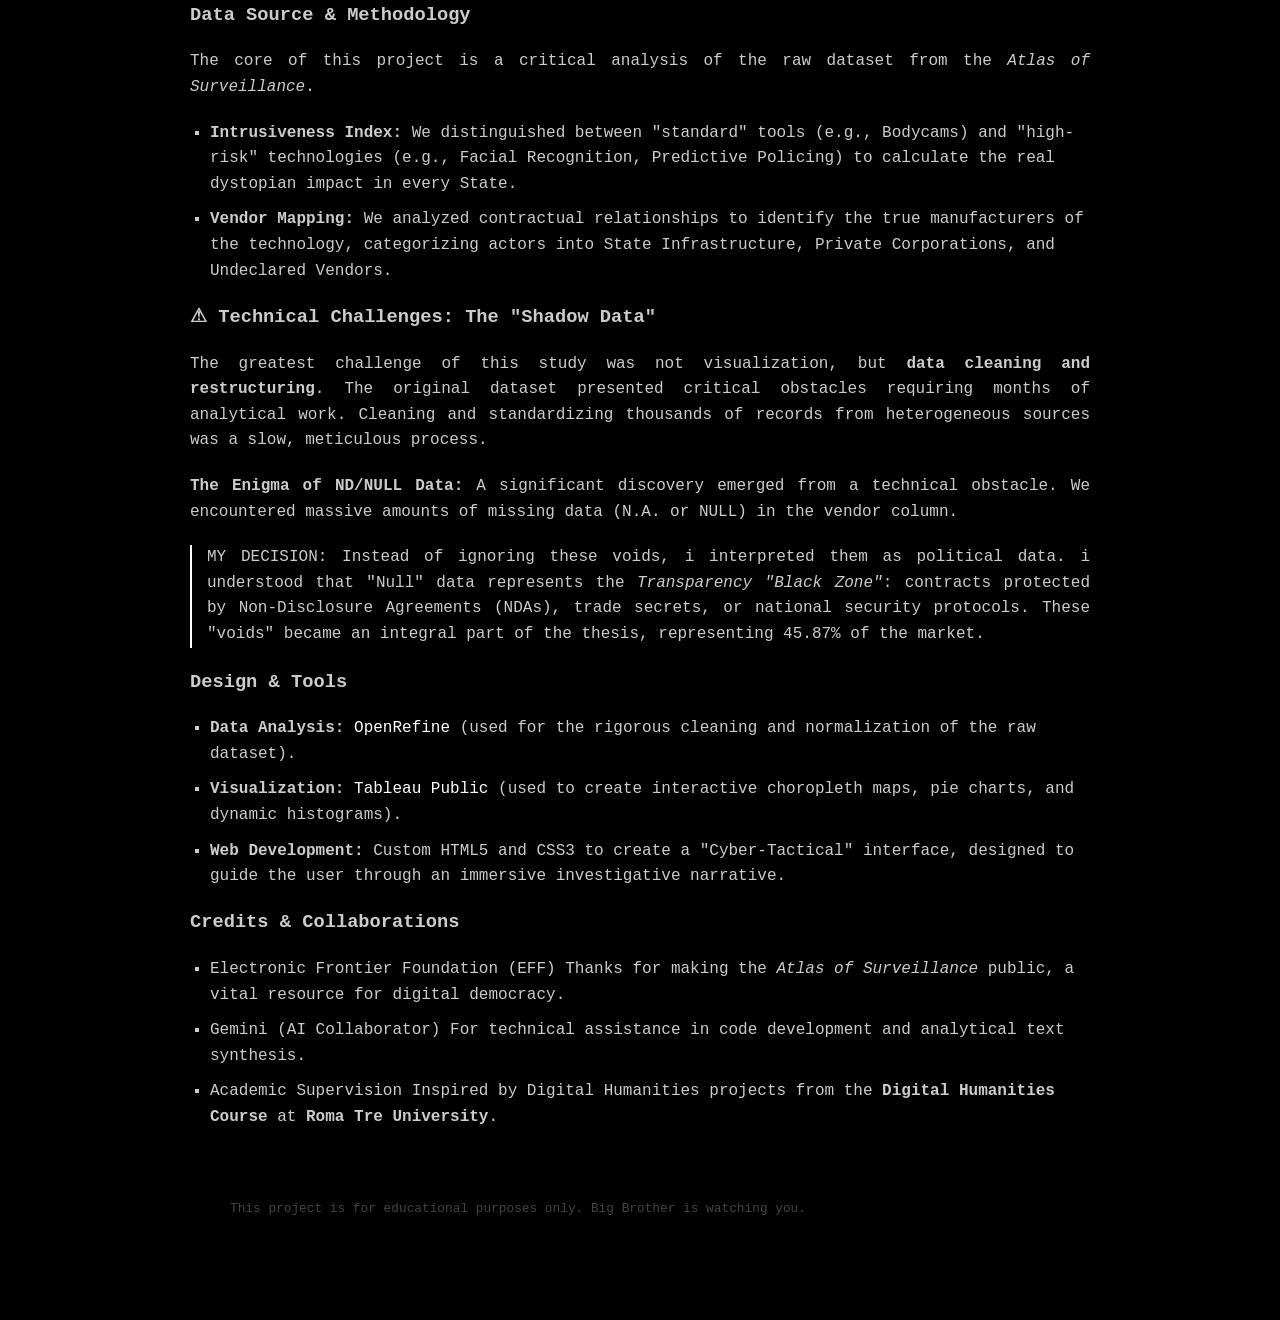
==== commit 59280bd4: "Update index.html" ====
--- a/index.html
+++ b/index.html
@@ -818,7 +818,7 @@
 </section>
 
 <section id="dystopian-state" style="margin-top: 80px; margin-bottom: 100px;">
-    <h2>4. Dystopian States: WHICH STATES USE THE MOST INVASIVE TECHNOLOGY? </h2>
+    <h2>4. WHICH STATES USE THE MOST INVASIVE TECHNOLOGY? </h2>
     
     <p>
         Not all surveillance is created equal. This section analyzes the <strong>quality</strong> of the technology deployed, rather than just the quantity.
@@ -1502,3 +1502,4 @@
 
 
 
+
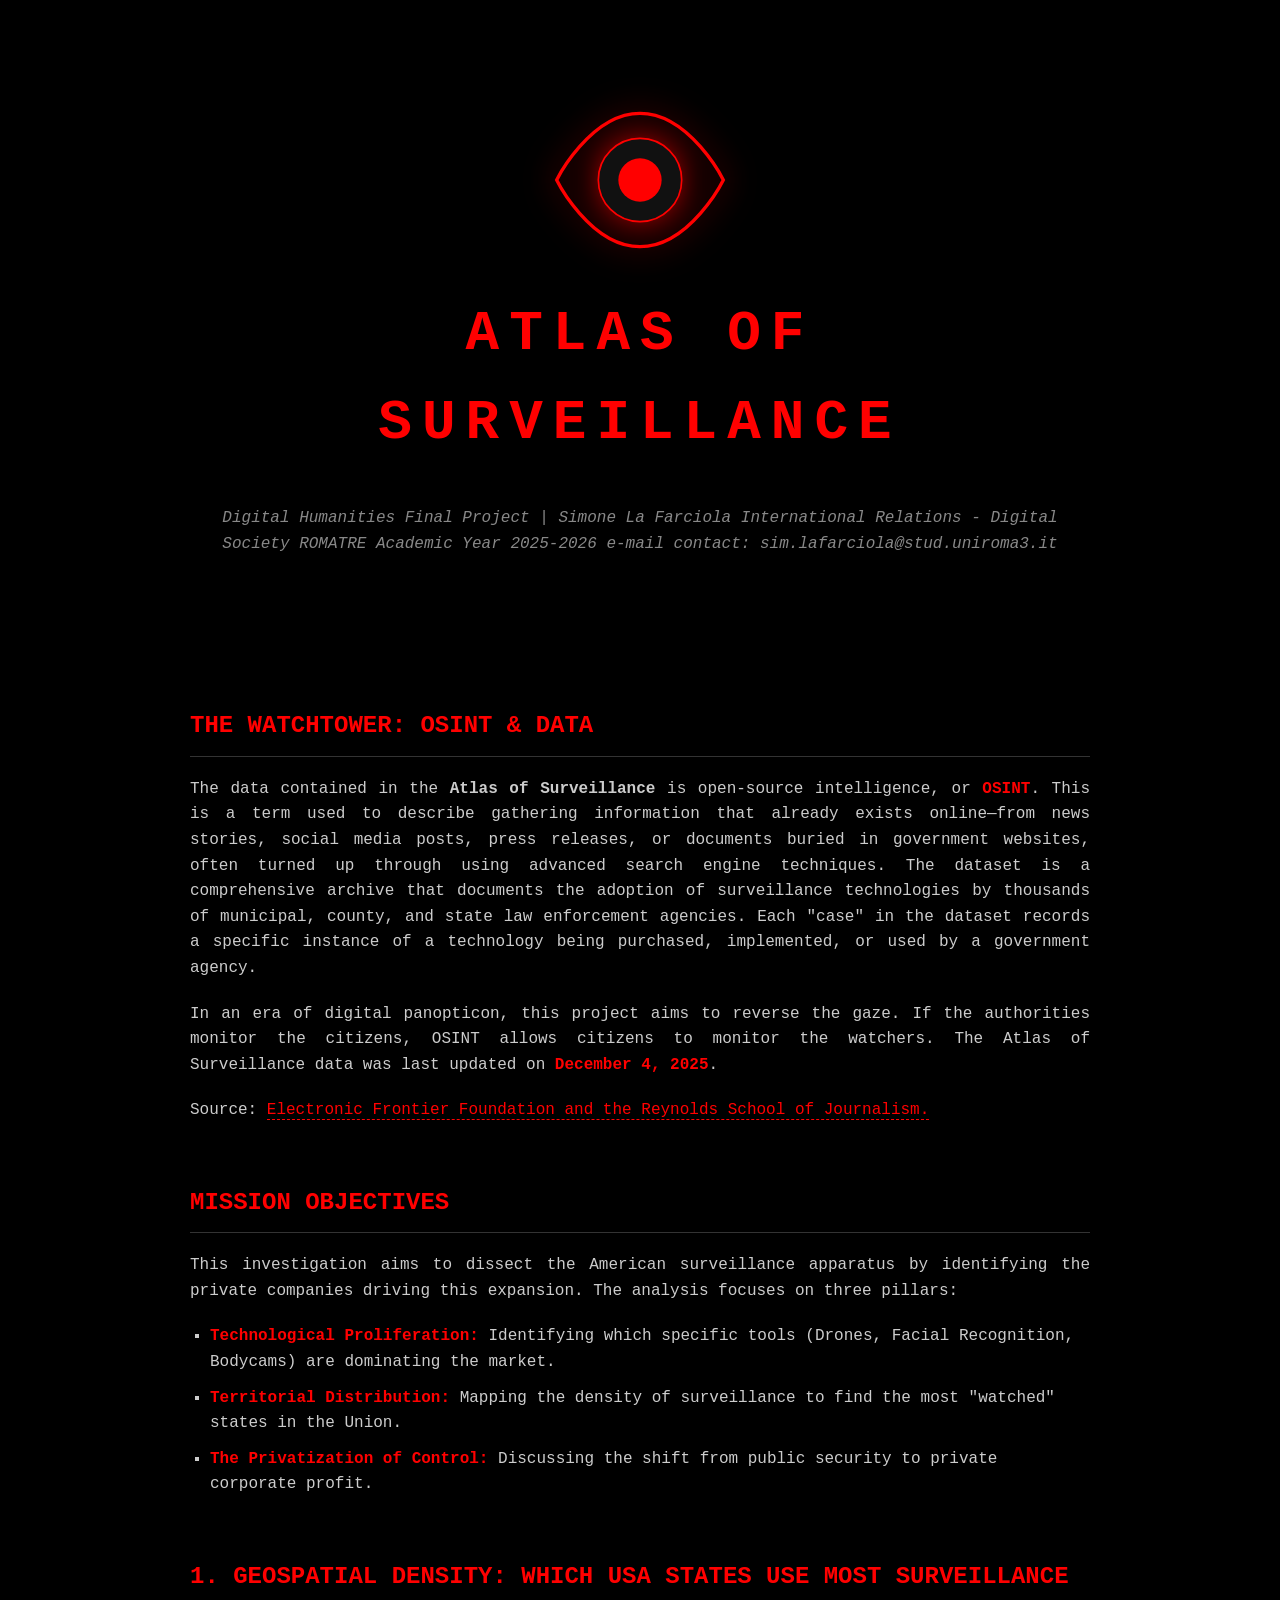
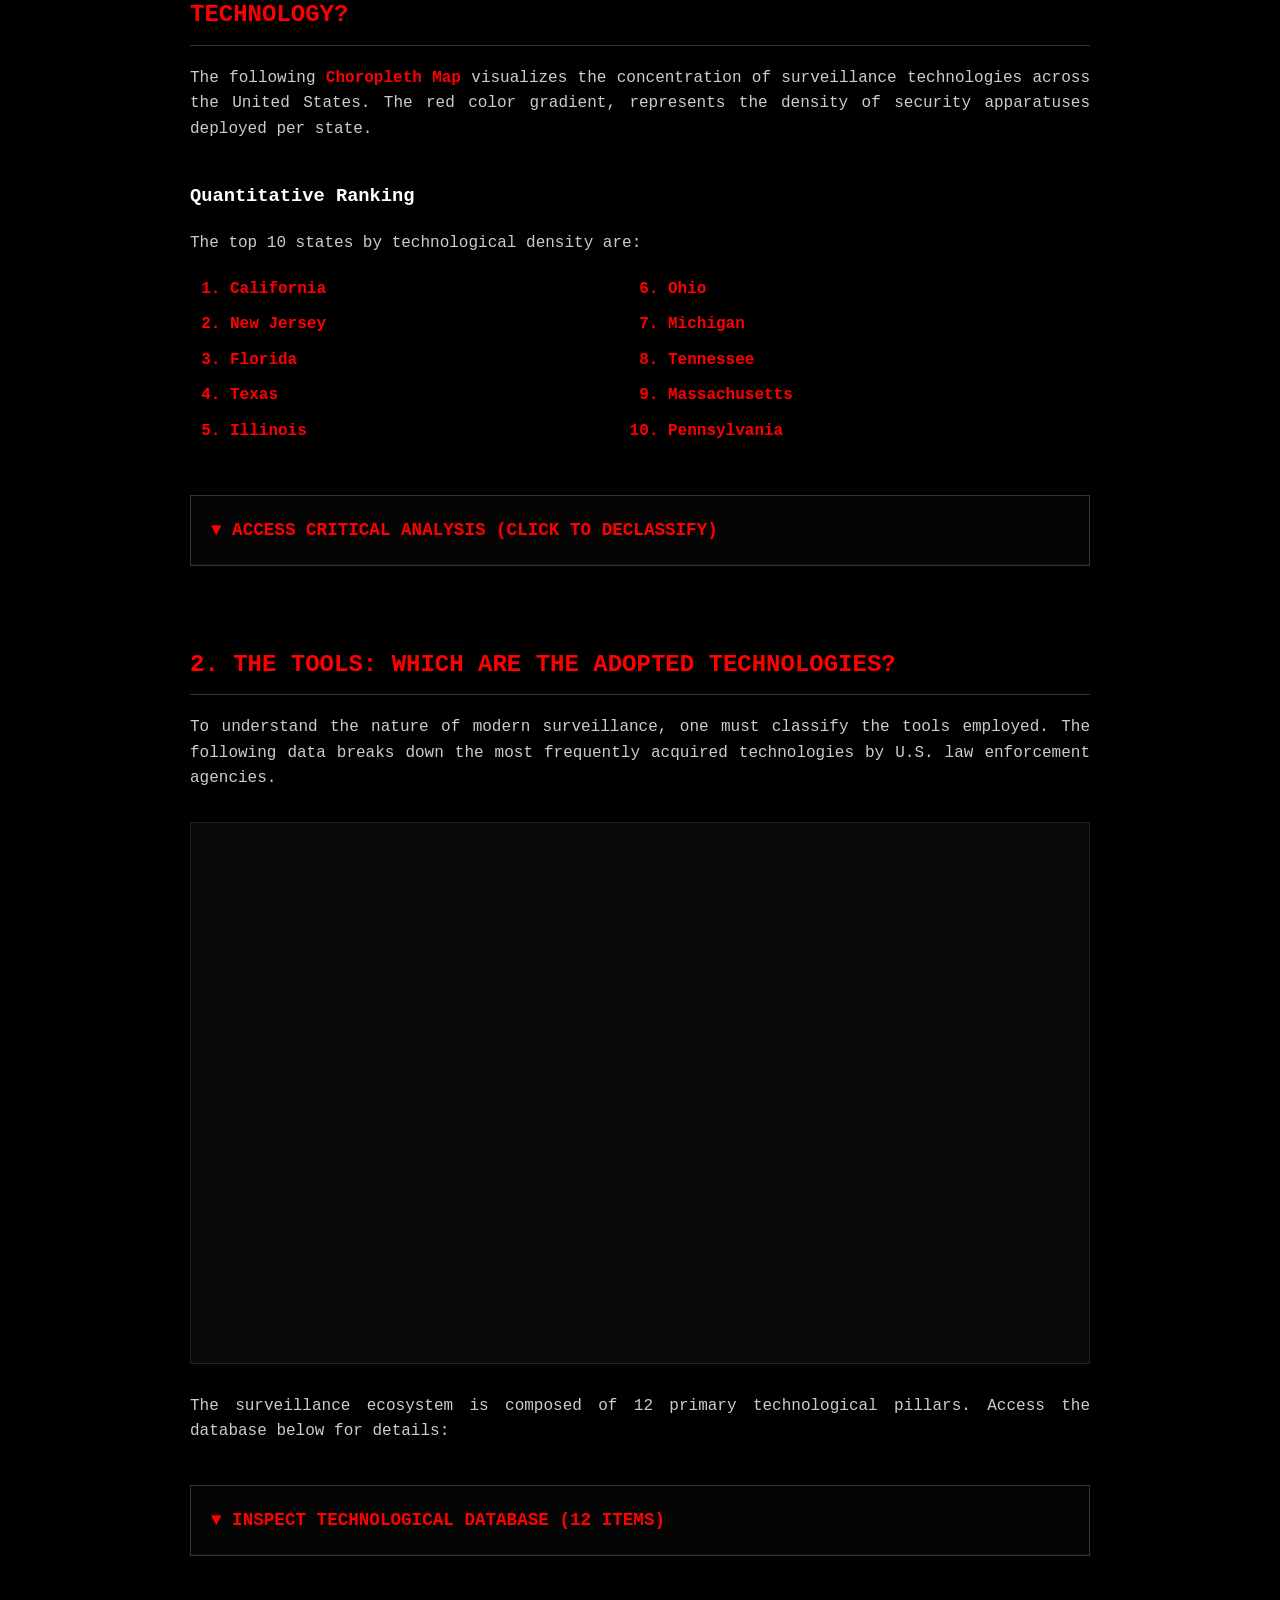
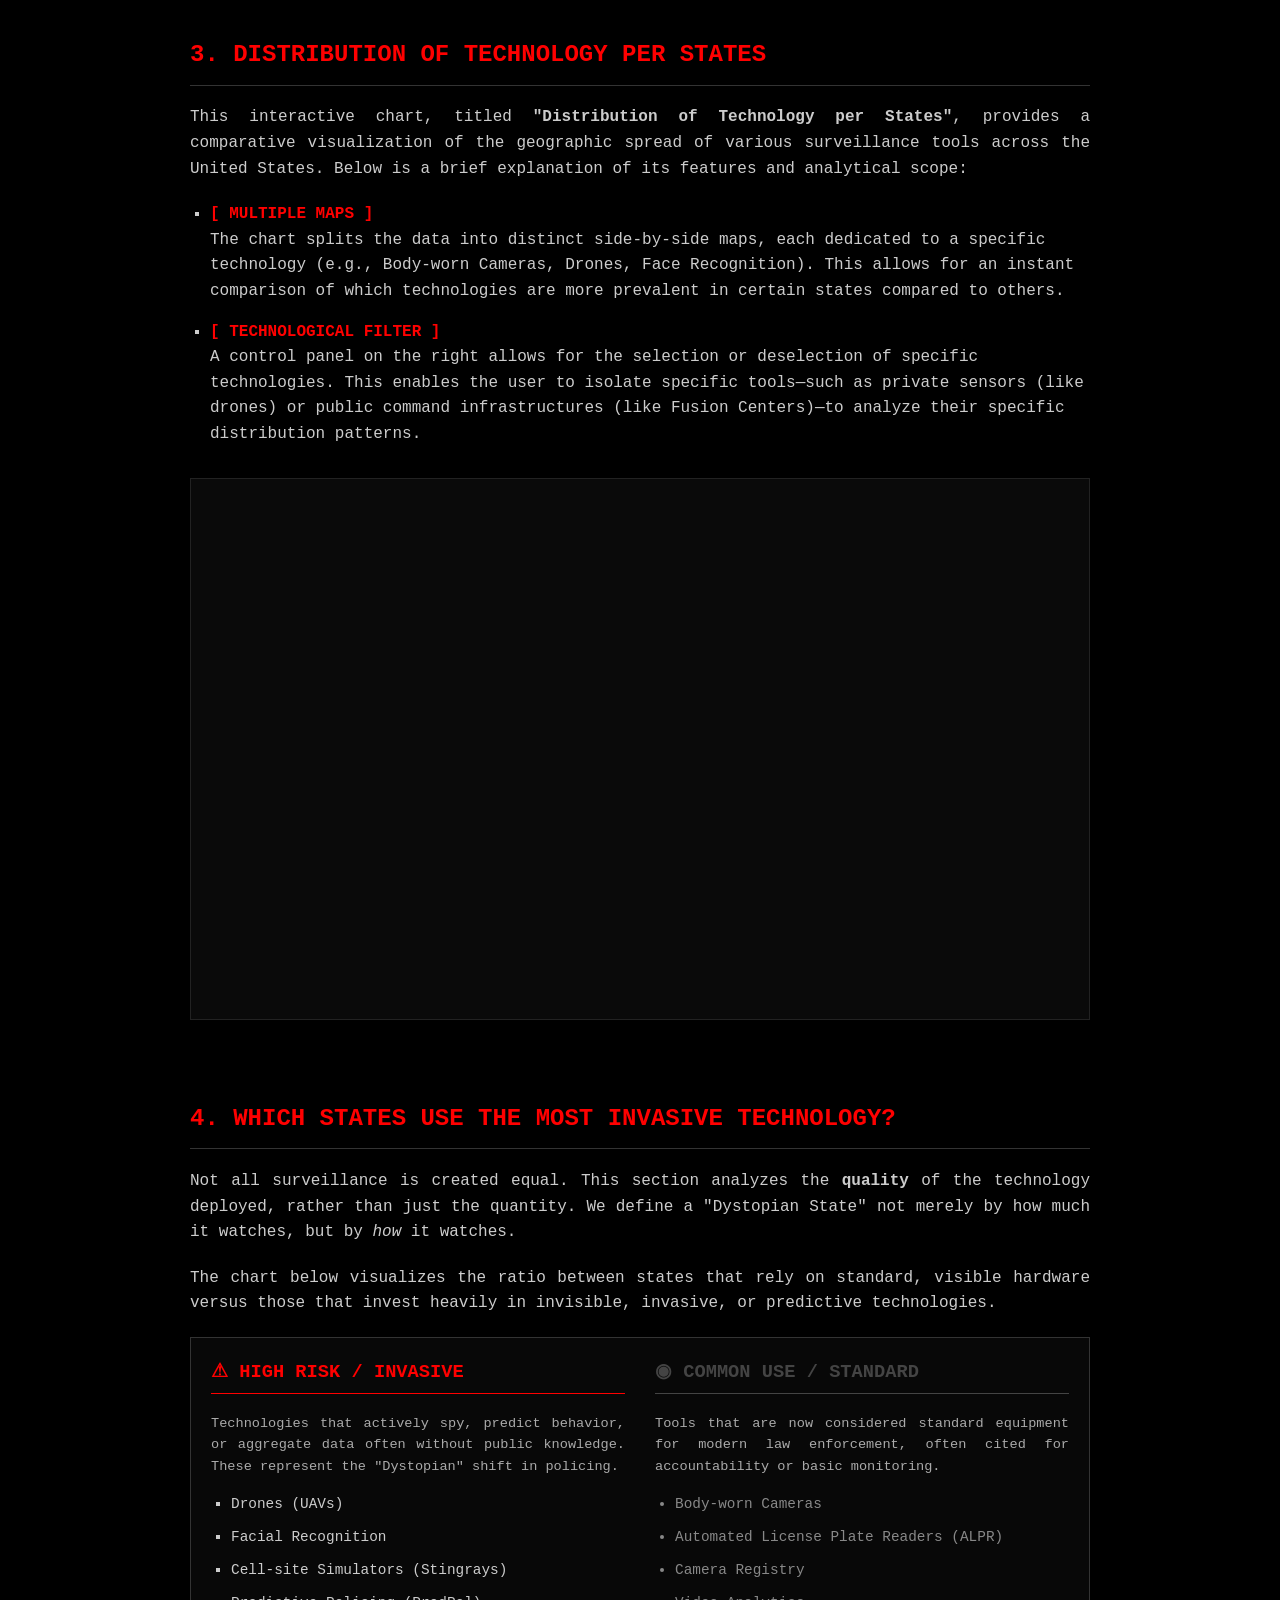
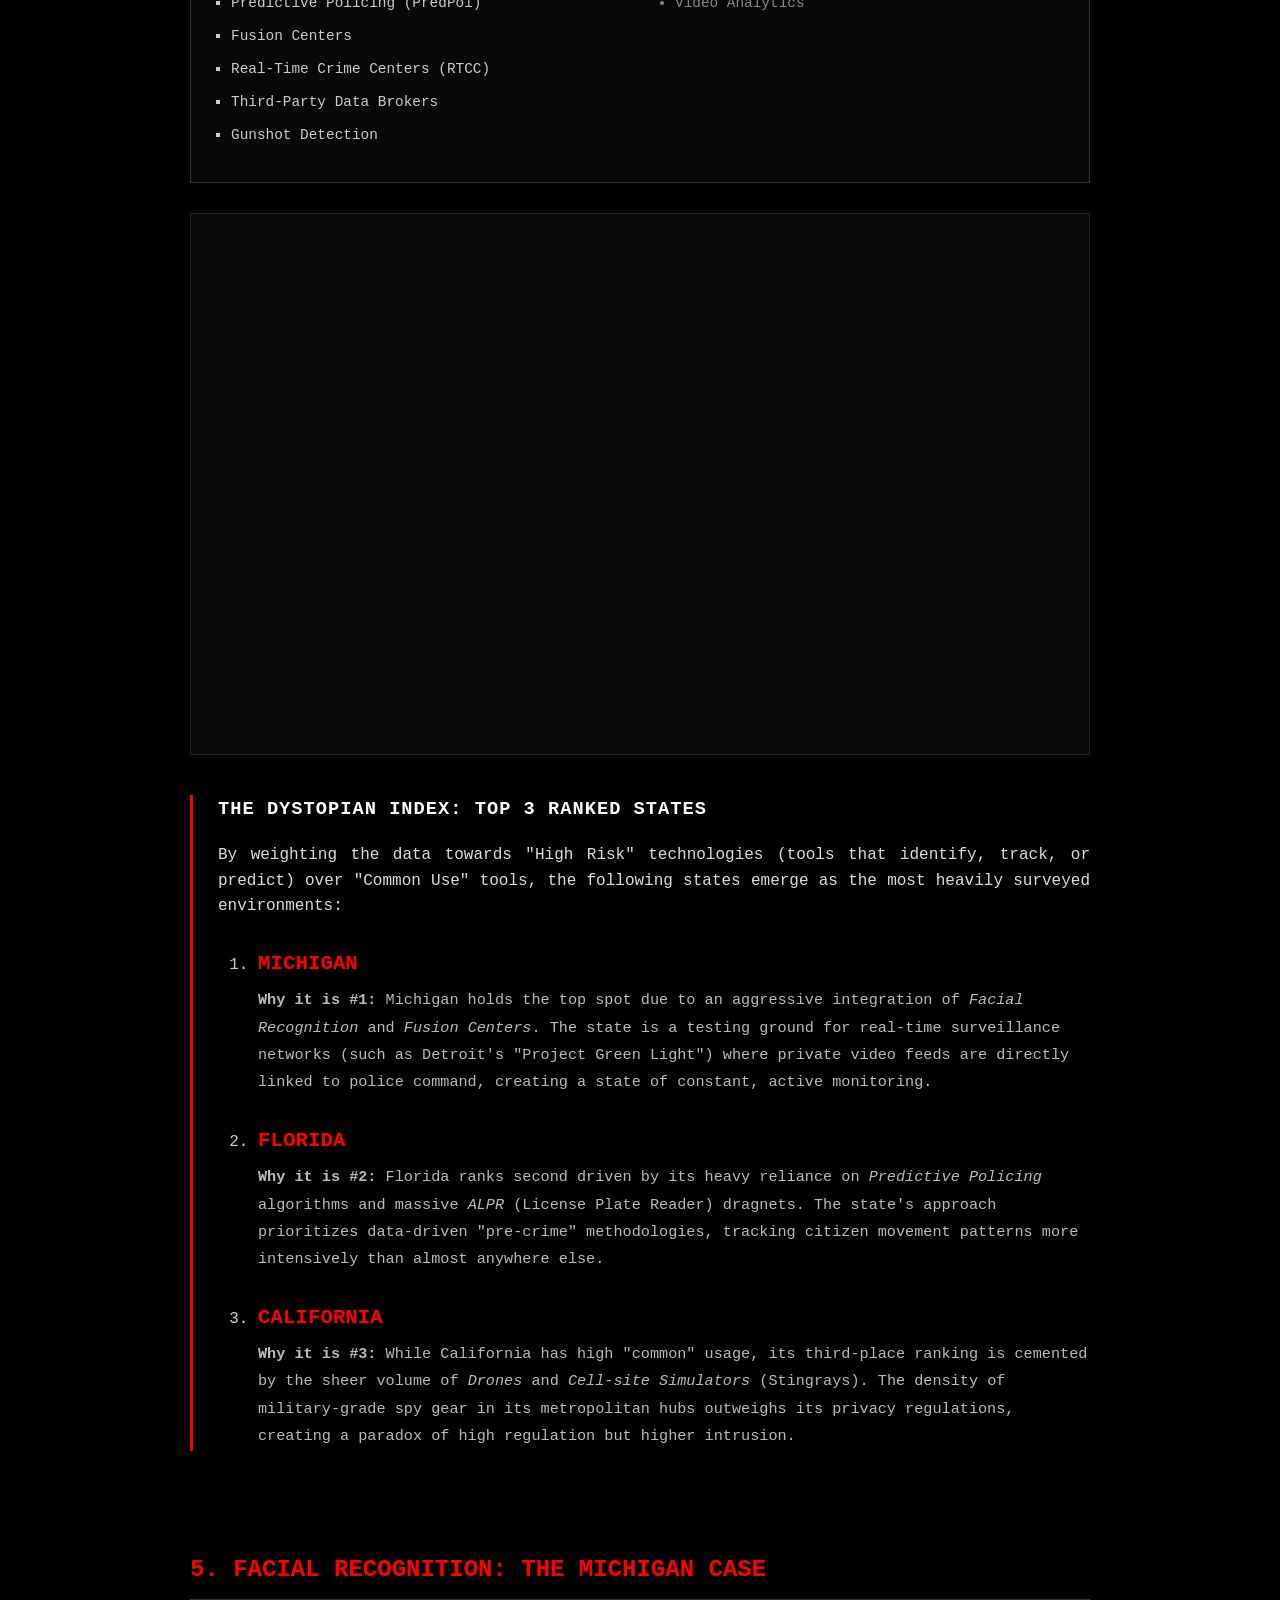
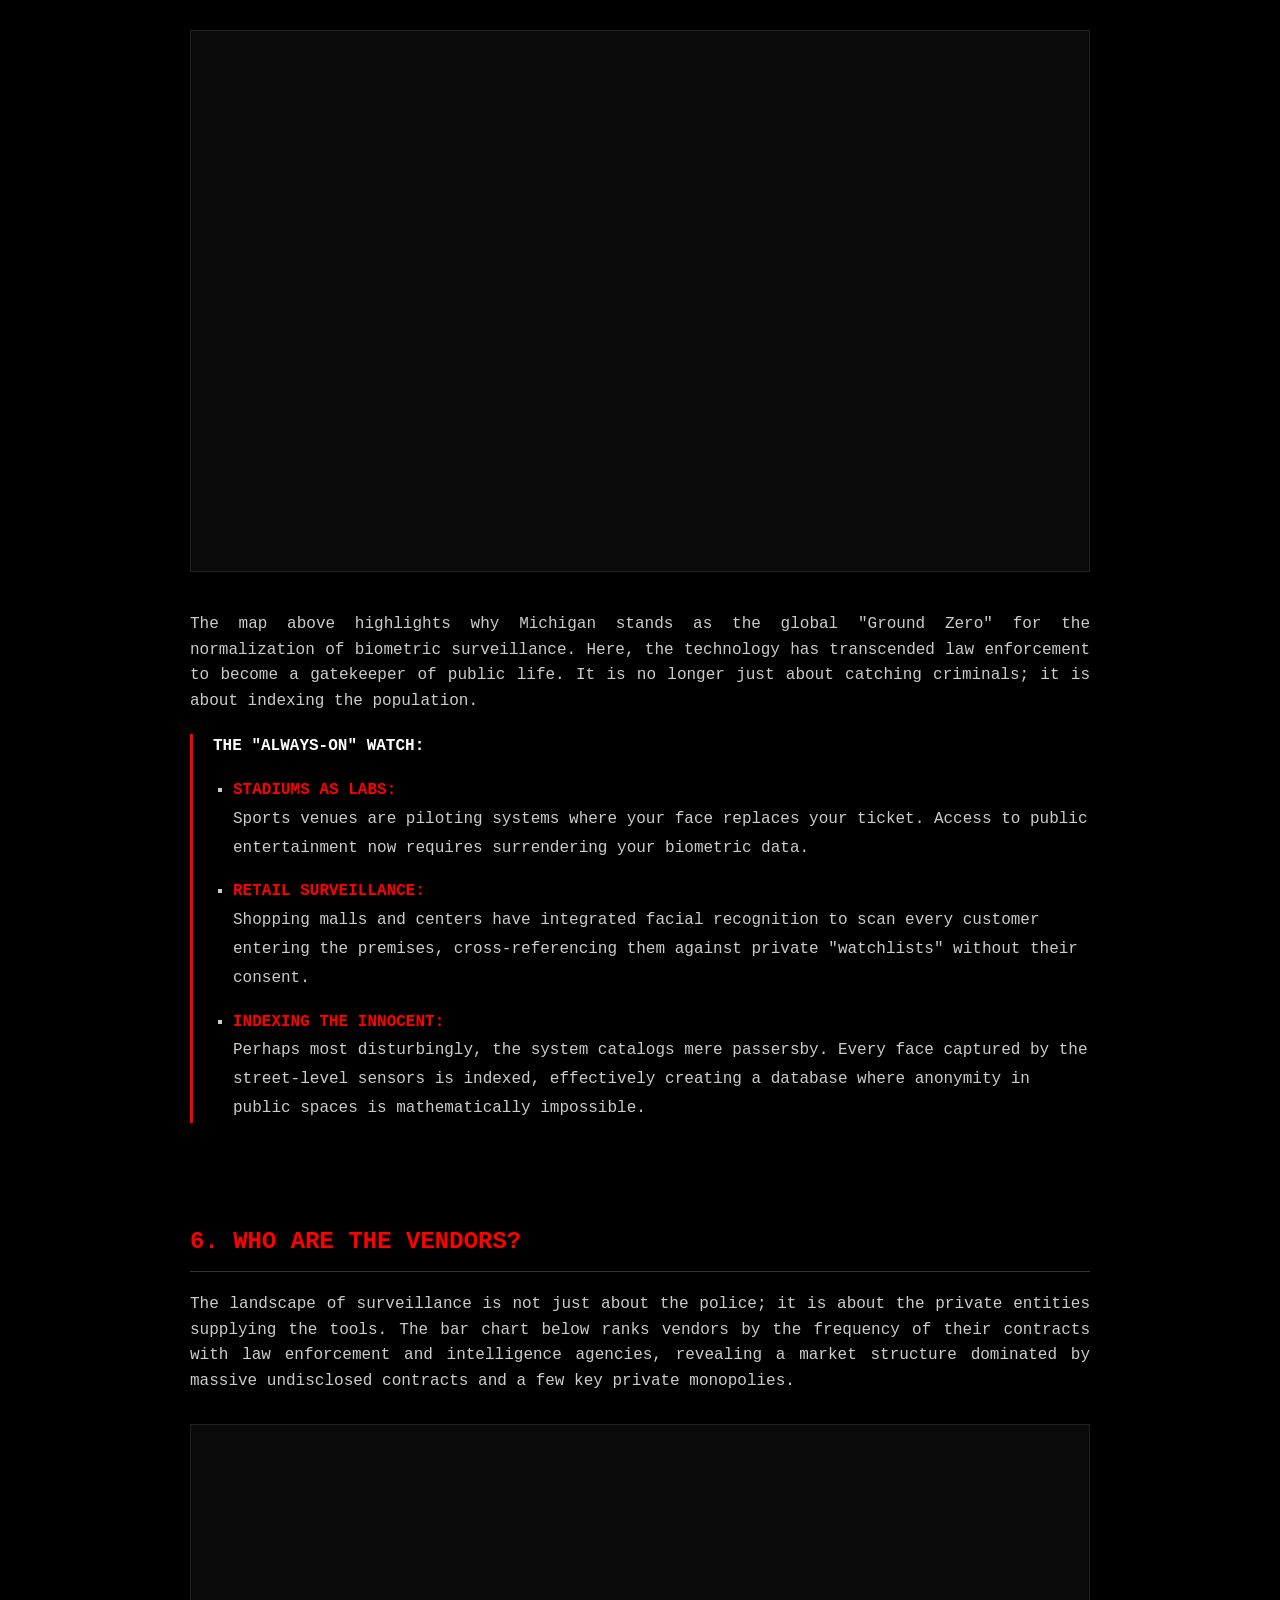
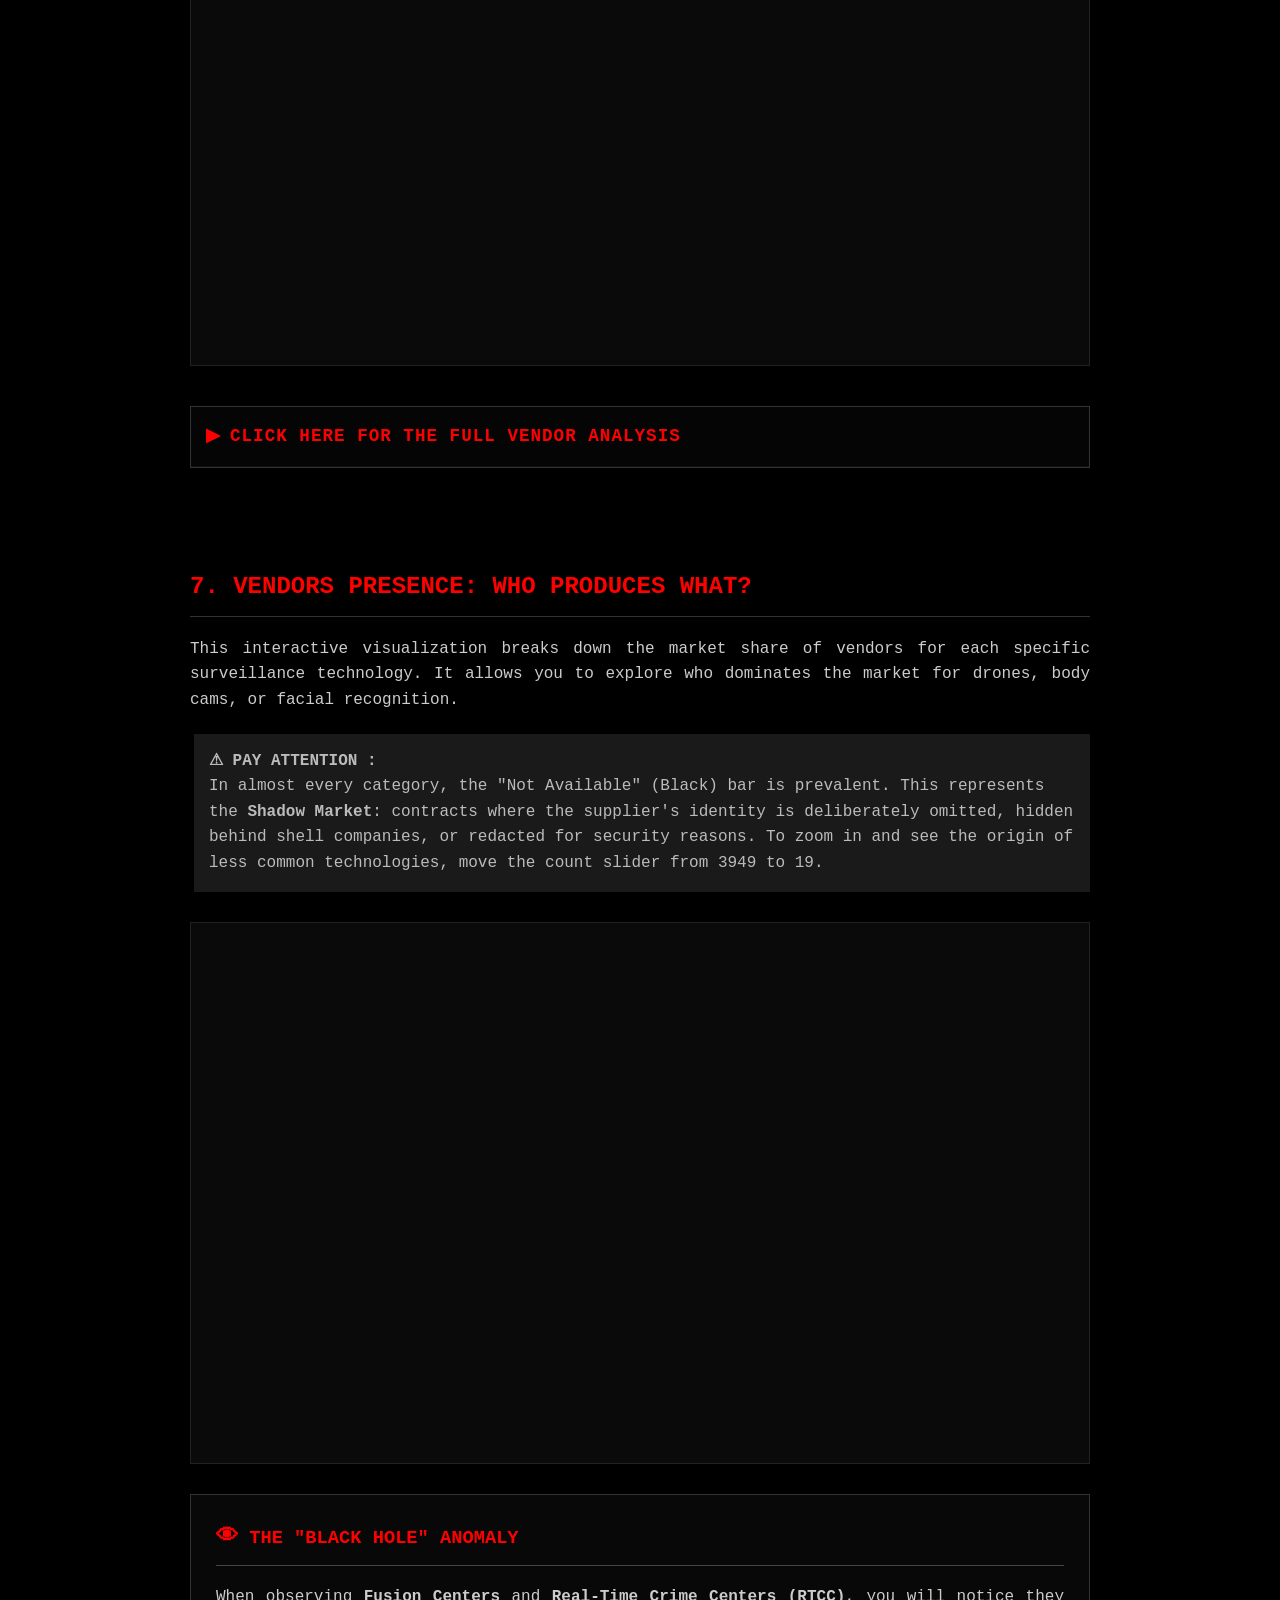
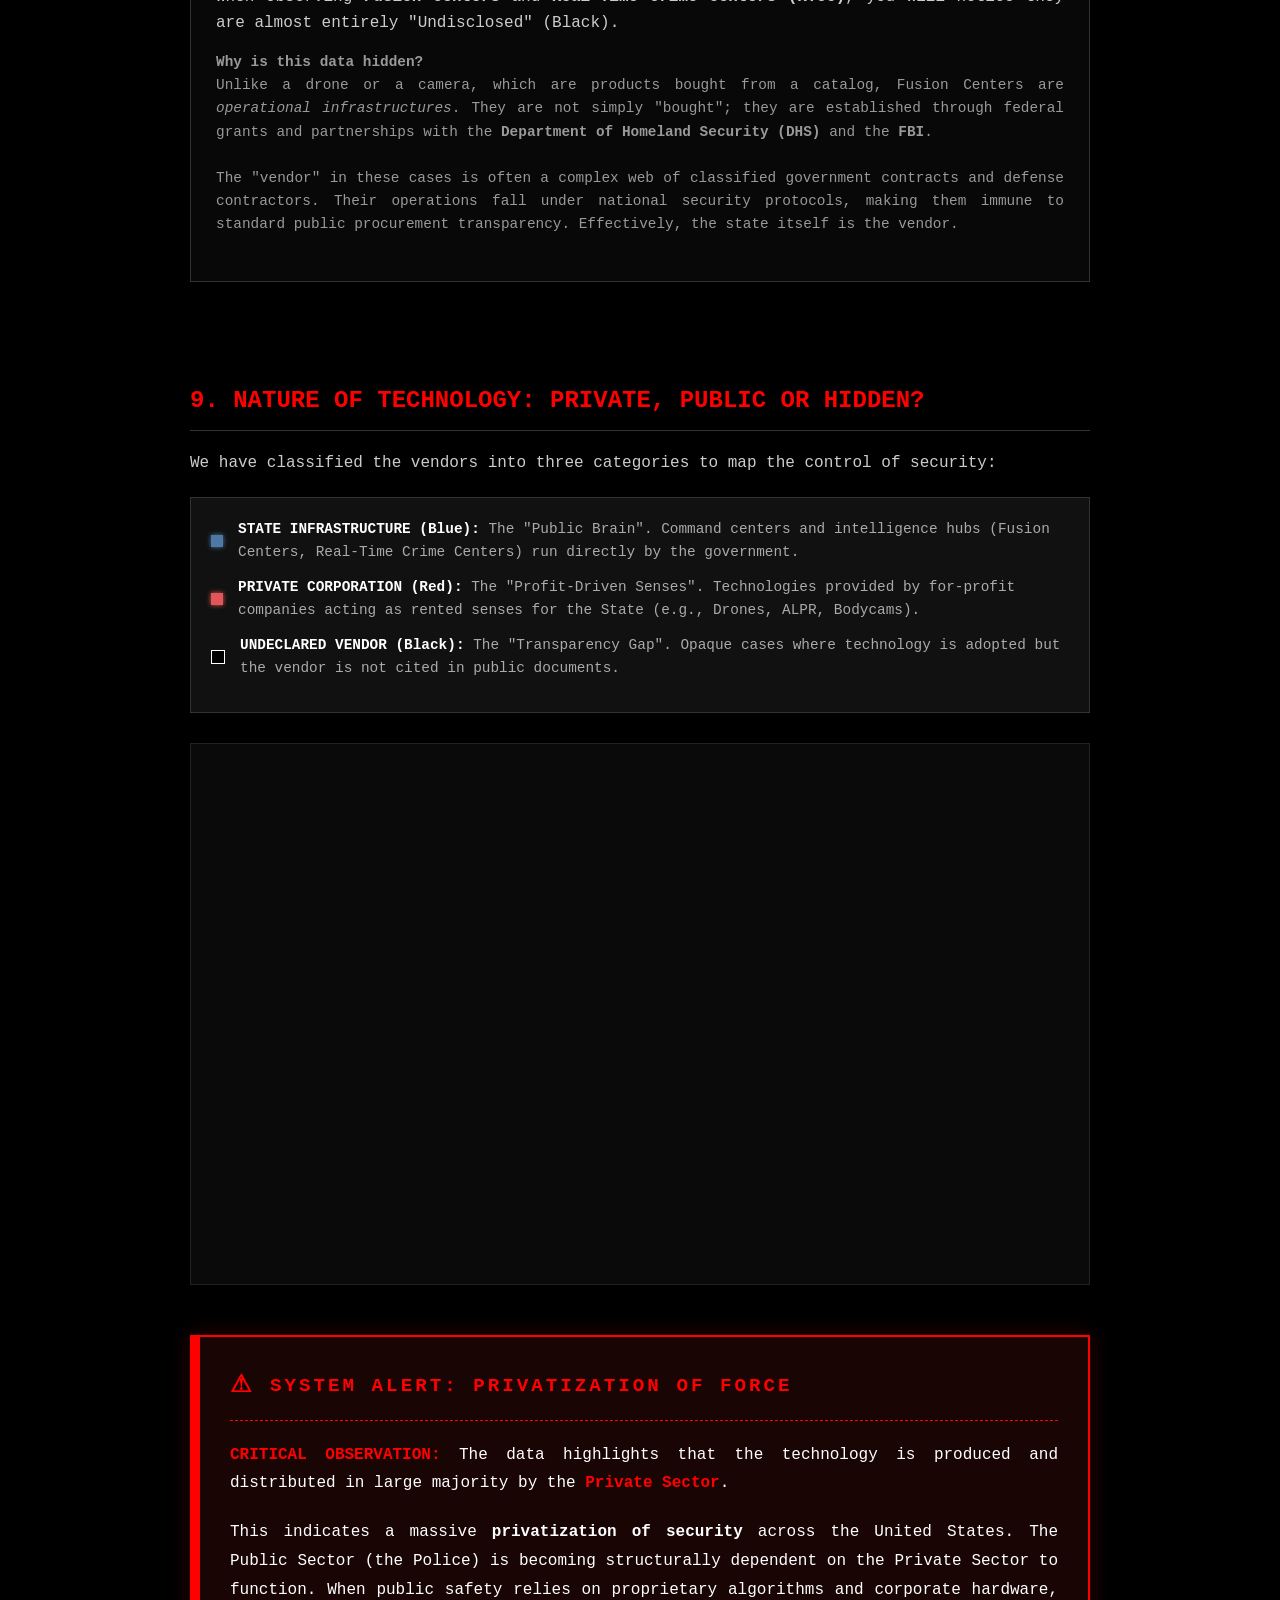
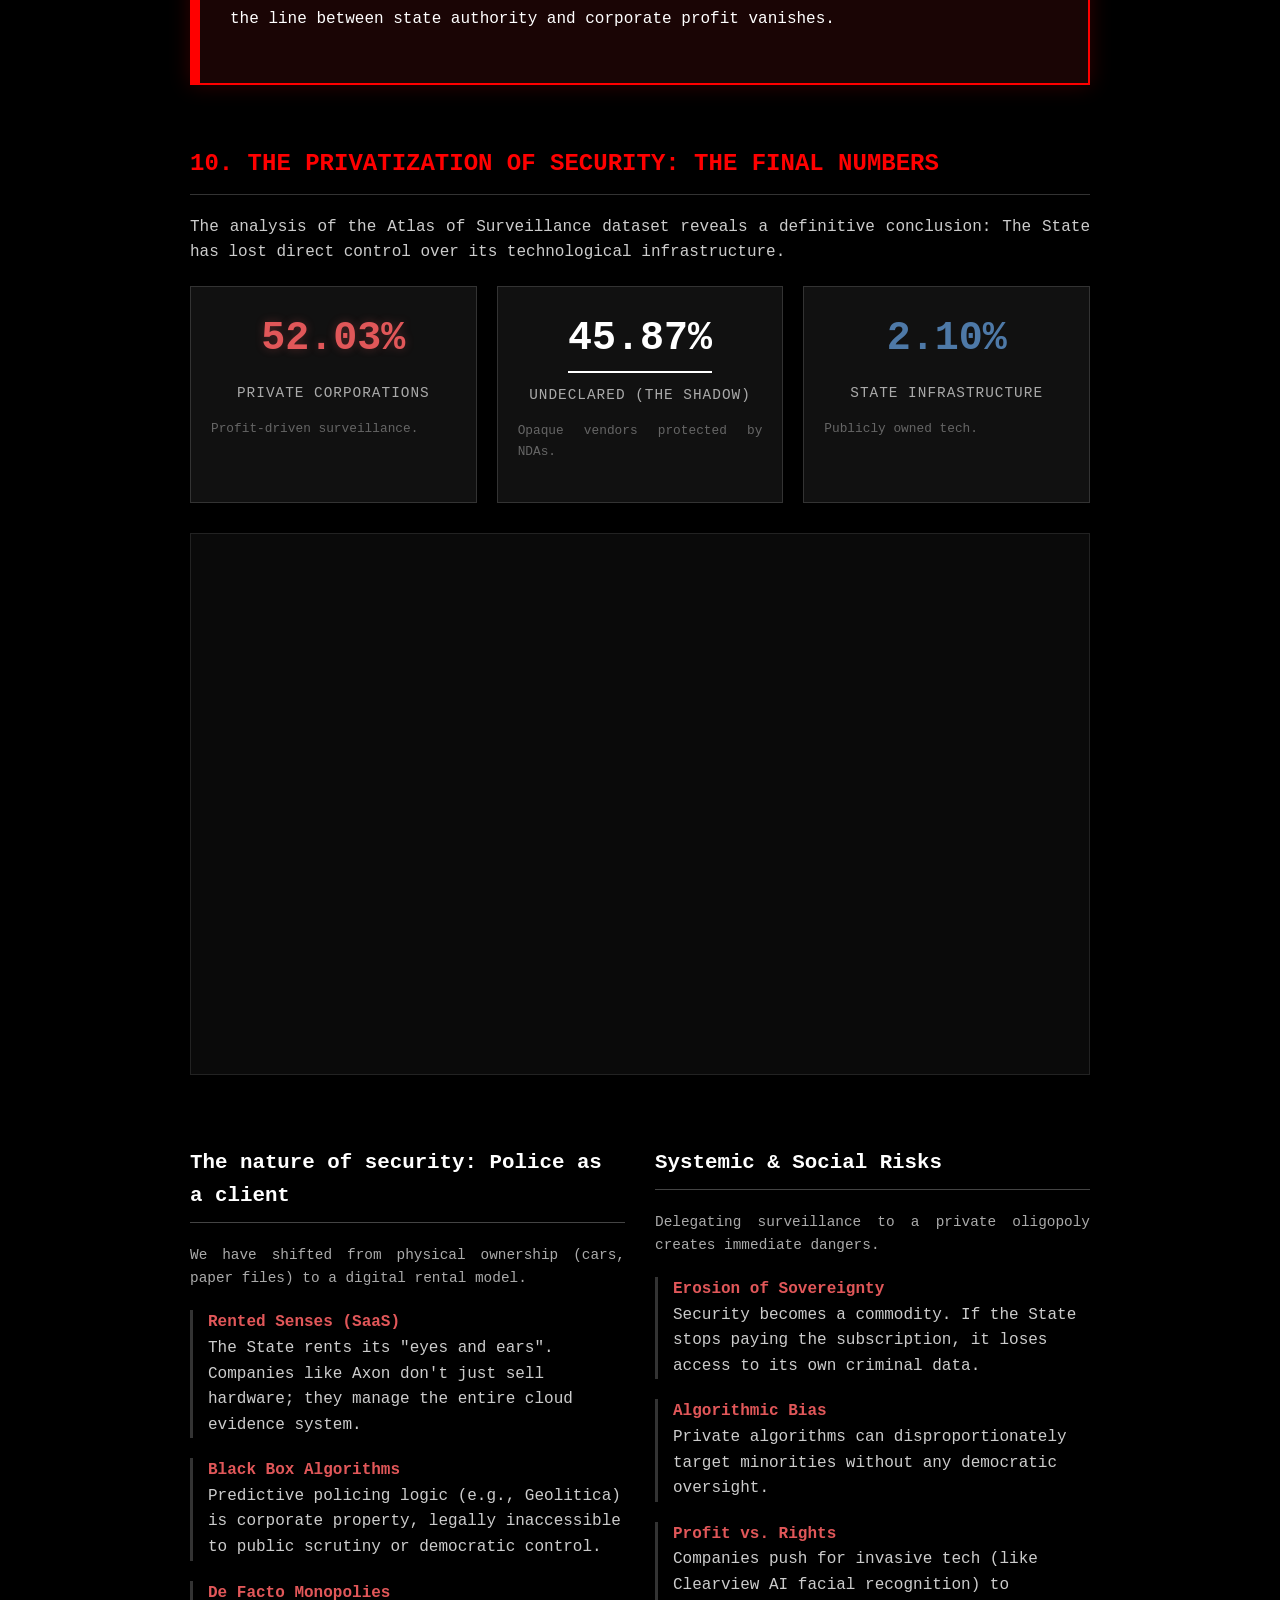
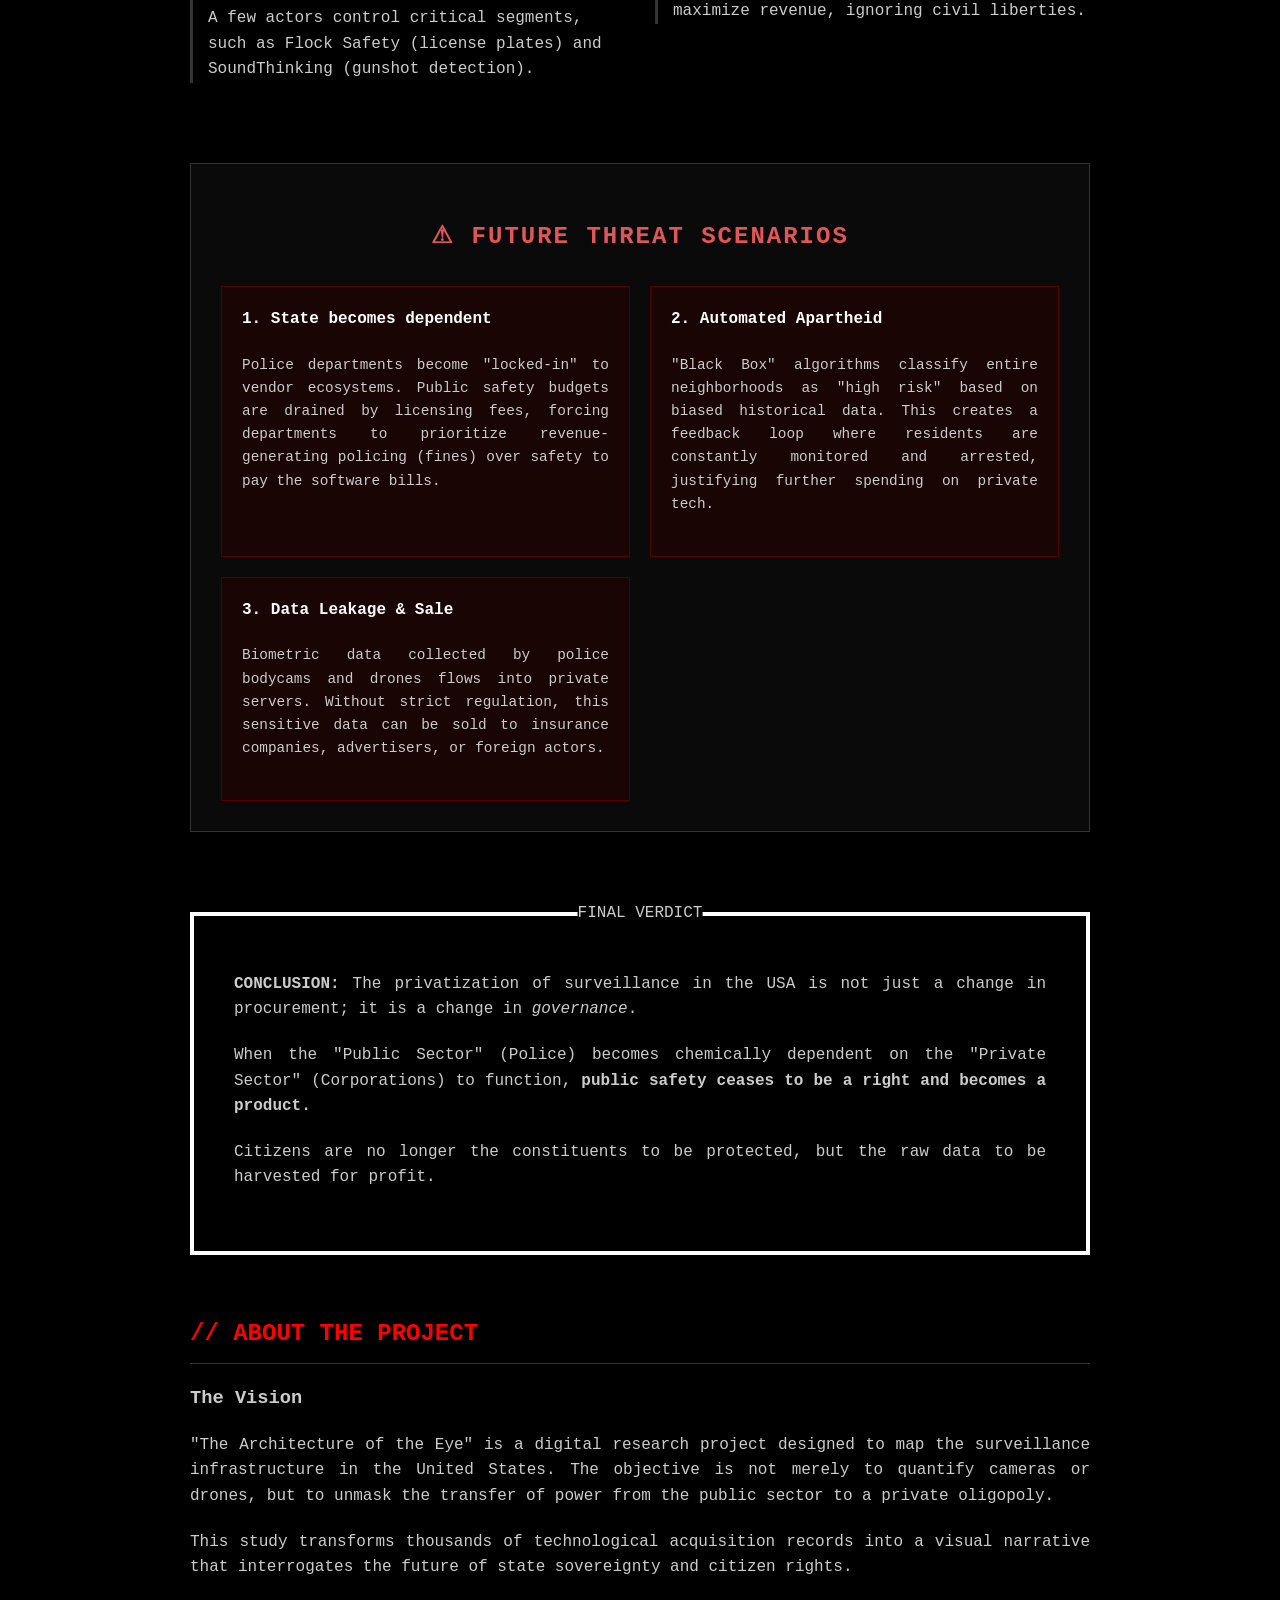
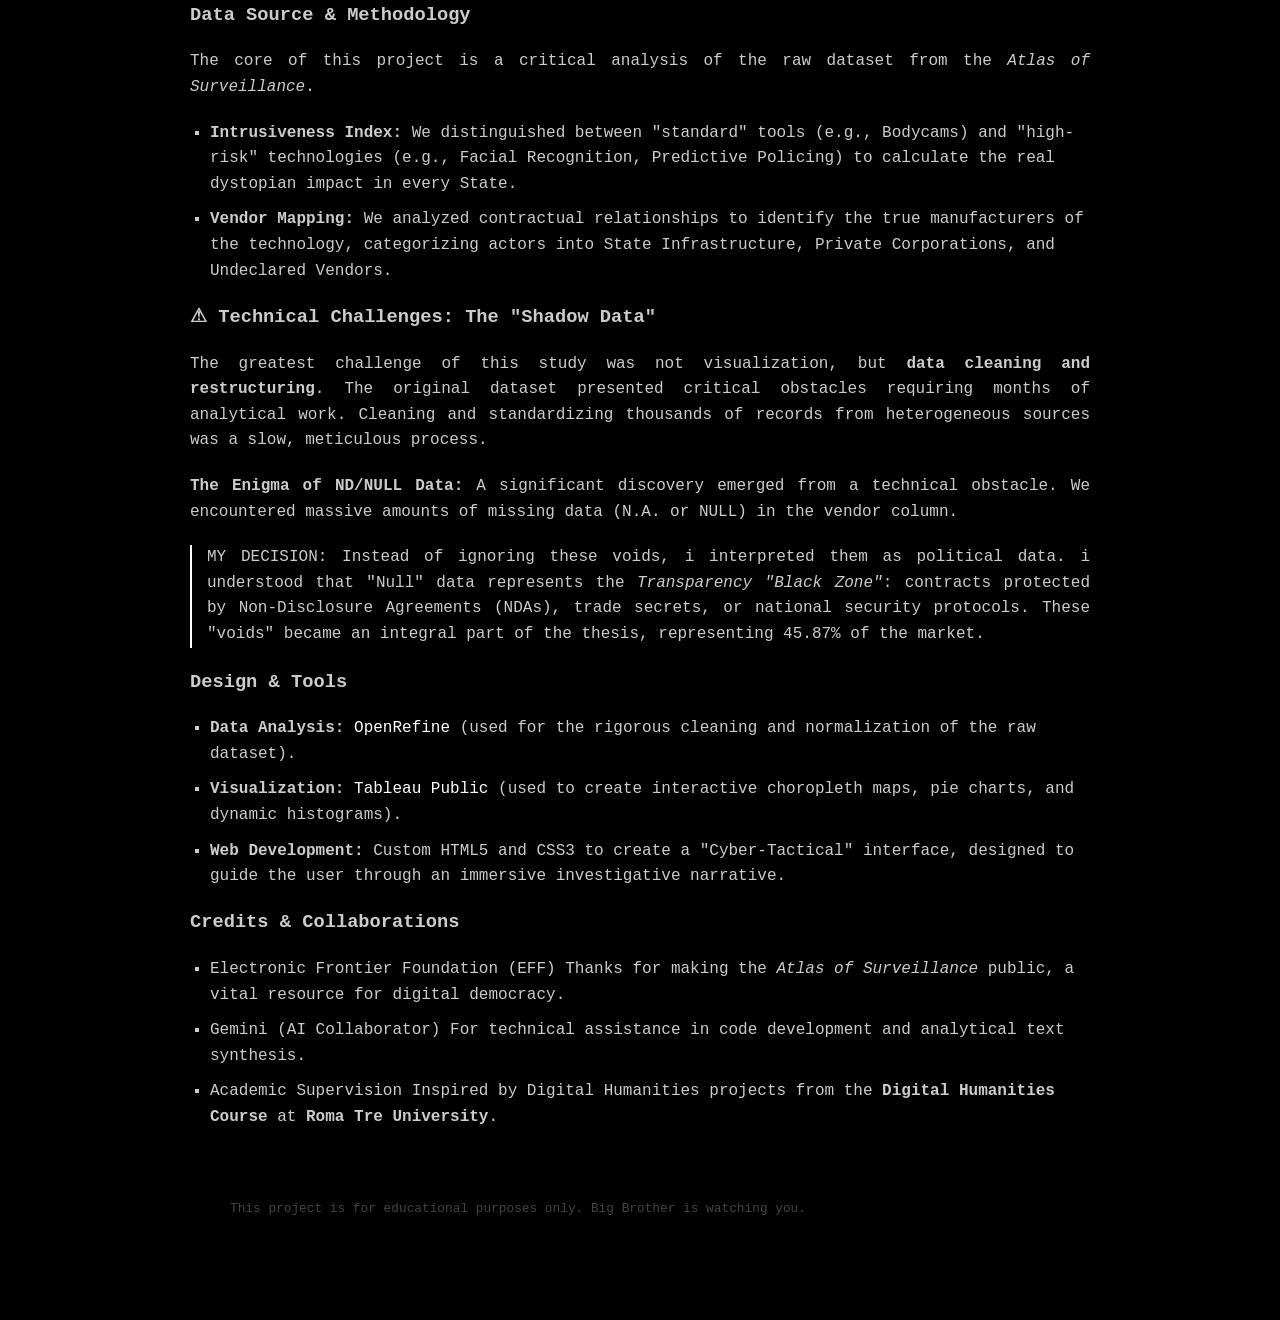
==== commit c5ada71f: "Update index.html" ====
--- a/index.html
+++ b/index.html
@@ -1127,6 +1127,7 @@
 
 <section id="vendor-tech" style="margin-top: 80px; margin-bottom: 100px;">
     
+    <section id="vendors-section">
     <h2>7. Vendors Presence: Who Produces What?</h2>
     
     <p>
@@ -1137,17 +1138,17 @@
     <div style="background: #1a1a1a; border-left: 4px solid #000; padding: 15px; margin-bottom: 25px; color: #bbb;">
         <strong>⚠ PAY ATTENTION :</strong><br>
         In almost every category, the "Not Available" (Black) bar is prevalent. This represents the <strong>Shadow Market</strong>: contracts where the supplier's identity is deliberately omitted, hidden behind shell companies, or redacted for security reasons. 
-To zoom in and see the origin of less common technologies, move the count slider from 3949 to 1.
+        To zoom in and see the origin of less common technologies, move the count slider from 3949 to 19.
     </div>
 
     <div class="viz-container" style="margin-bottom: 30px;">
-        <div class='tableauPlaceholder' id='viz1771287763165' style='position: relative'>
+        <div class='tableauPlaceholder' id='viz1771428682294' style='position: relative'>
             <noscript>
                 <a href='#'>
                     <img alt='Vendors in Technologies ' src='https:&#47;&#47;public.tableau.com&#47;static&#47;images&#47;DH&#47;DHPROJECTATLASSURVEILLANCE&#47;VendorsinTechnologies&#47;1_rss.png' style='border: none' />
                 </a>
             </noscript>
-            <object class='tableauViz' style='display:none;'>
+            <object class='tableauViz'  style='display:none;'>
                 <param name='host_url' value='https%3A%2F%2Fpublic.tableau.com%2F' /> 
                 <param name='embed_code_version' value='3' /> 
                 <param name='site_root' value='' />
@@ -1165,7 +1166,7 @@
         </div>
         
         <script type='text/javascript'>
-            var divElement = document.getElementById('viz1771287763165');
+            var divElement = document.getElementById('viz1771428682294');
             var vizElement = divElement.getElementsByTagName('object')[0];
             vizElement.style.width='100%';vizElement.style.height=(divElement.offsetWidth*0.75)+'px';
             var scriptElement = document.createElement('script');
@@ -1173,7 +1174,6 @@
             vizElement.parentNode.insertBefore(scriptElement, vizElement);
         </script>
     </div>
-
     <div style="border: 1px solid #333; background: #080808; padding: 25px;">
         <h3 style="color: #ff0000; margin-top: 0; border-bottom: 1px solid #444; padding-bottom: 10px;">
             <span style="font-size:1.2em;">👁</span> THE "BLACK HOLE" ANOMALY
@@ -1190,6 +1190,9 @@
             The "vendor" in these cases is often a complex web of classified government contracts and defense contractors. Their operations fall under national security protocols, making them immune to standard public procurement transparency. Effectively, the state itself is the vendor.
         </p>
     </div>
+
+</section>
+
 
 </section>
 
@@ -1503,3 +1506,4 @@
 
 
 
+
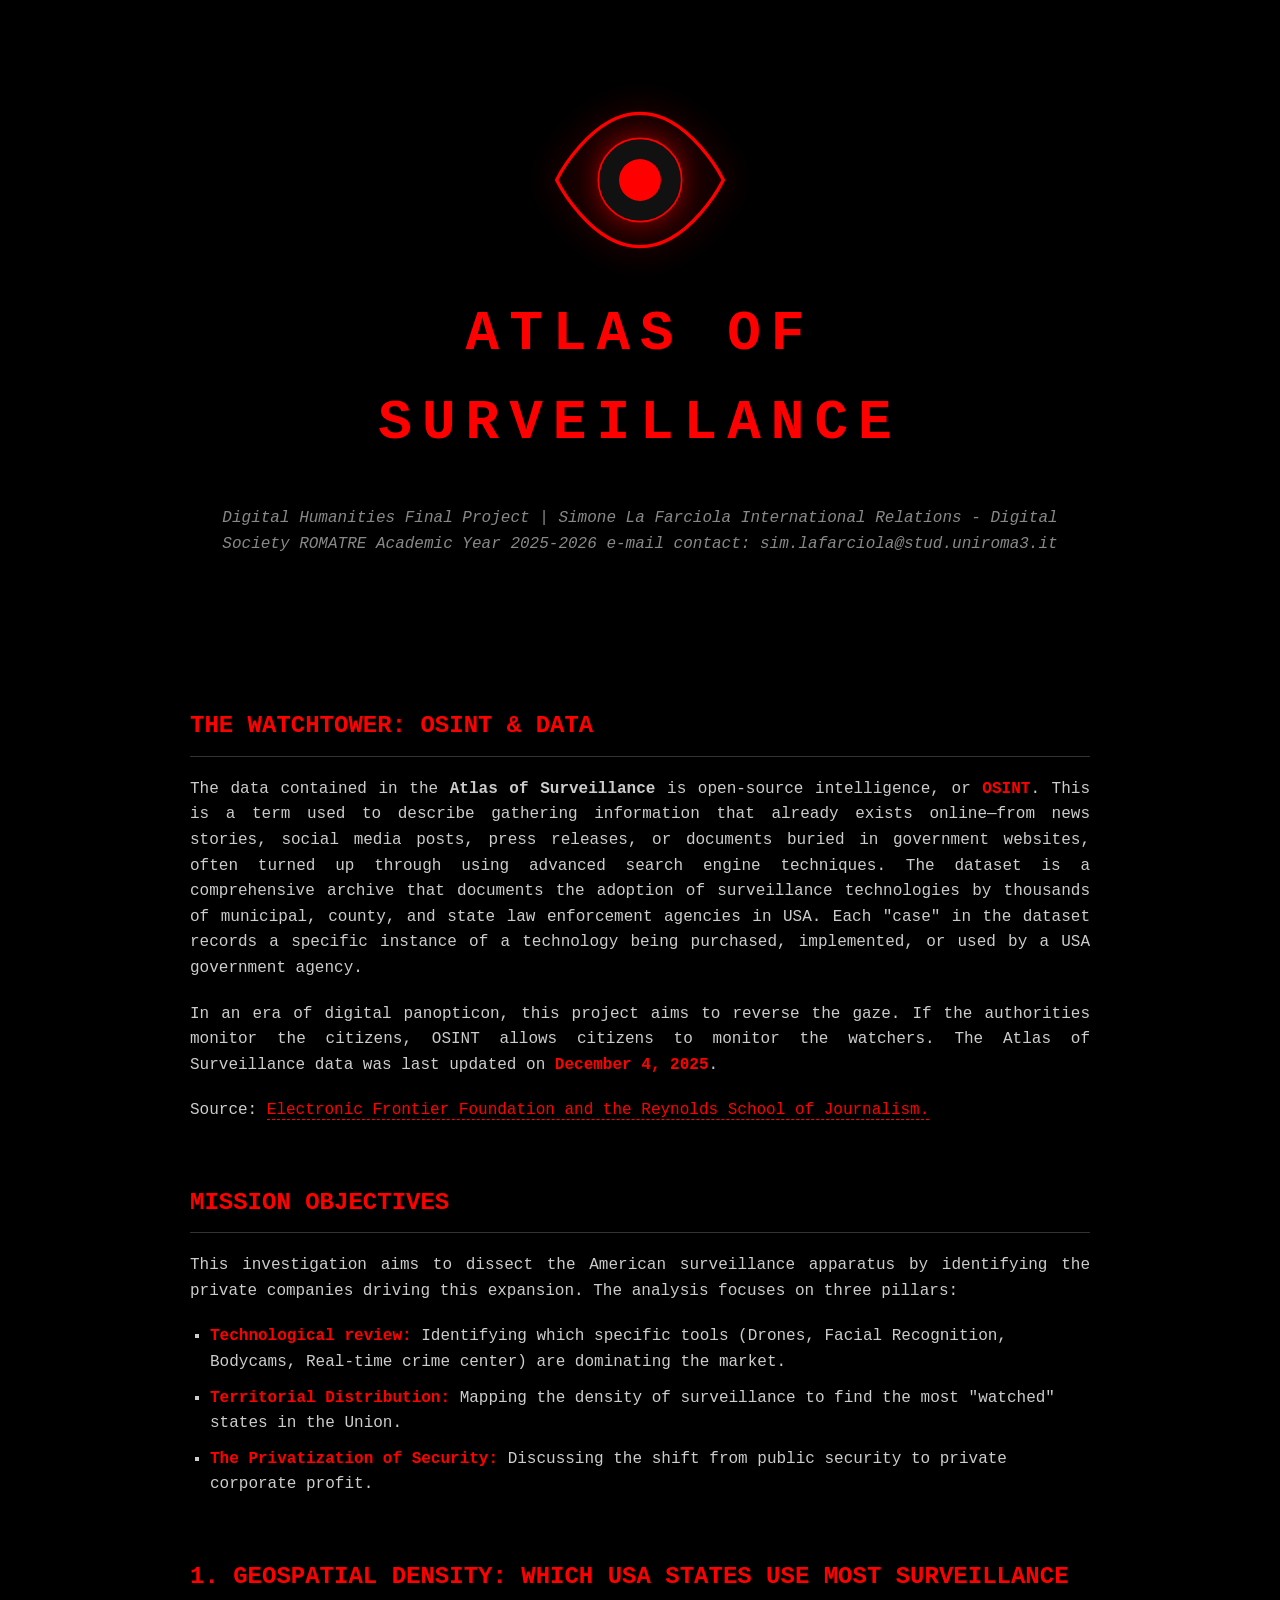
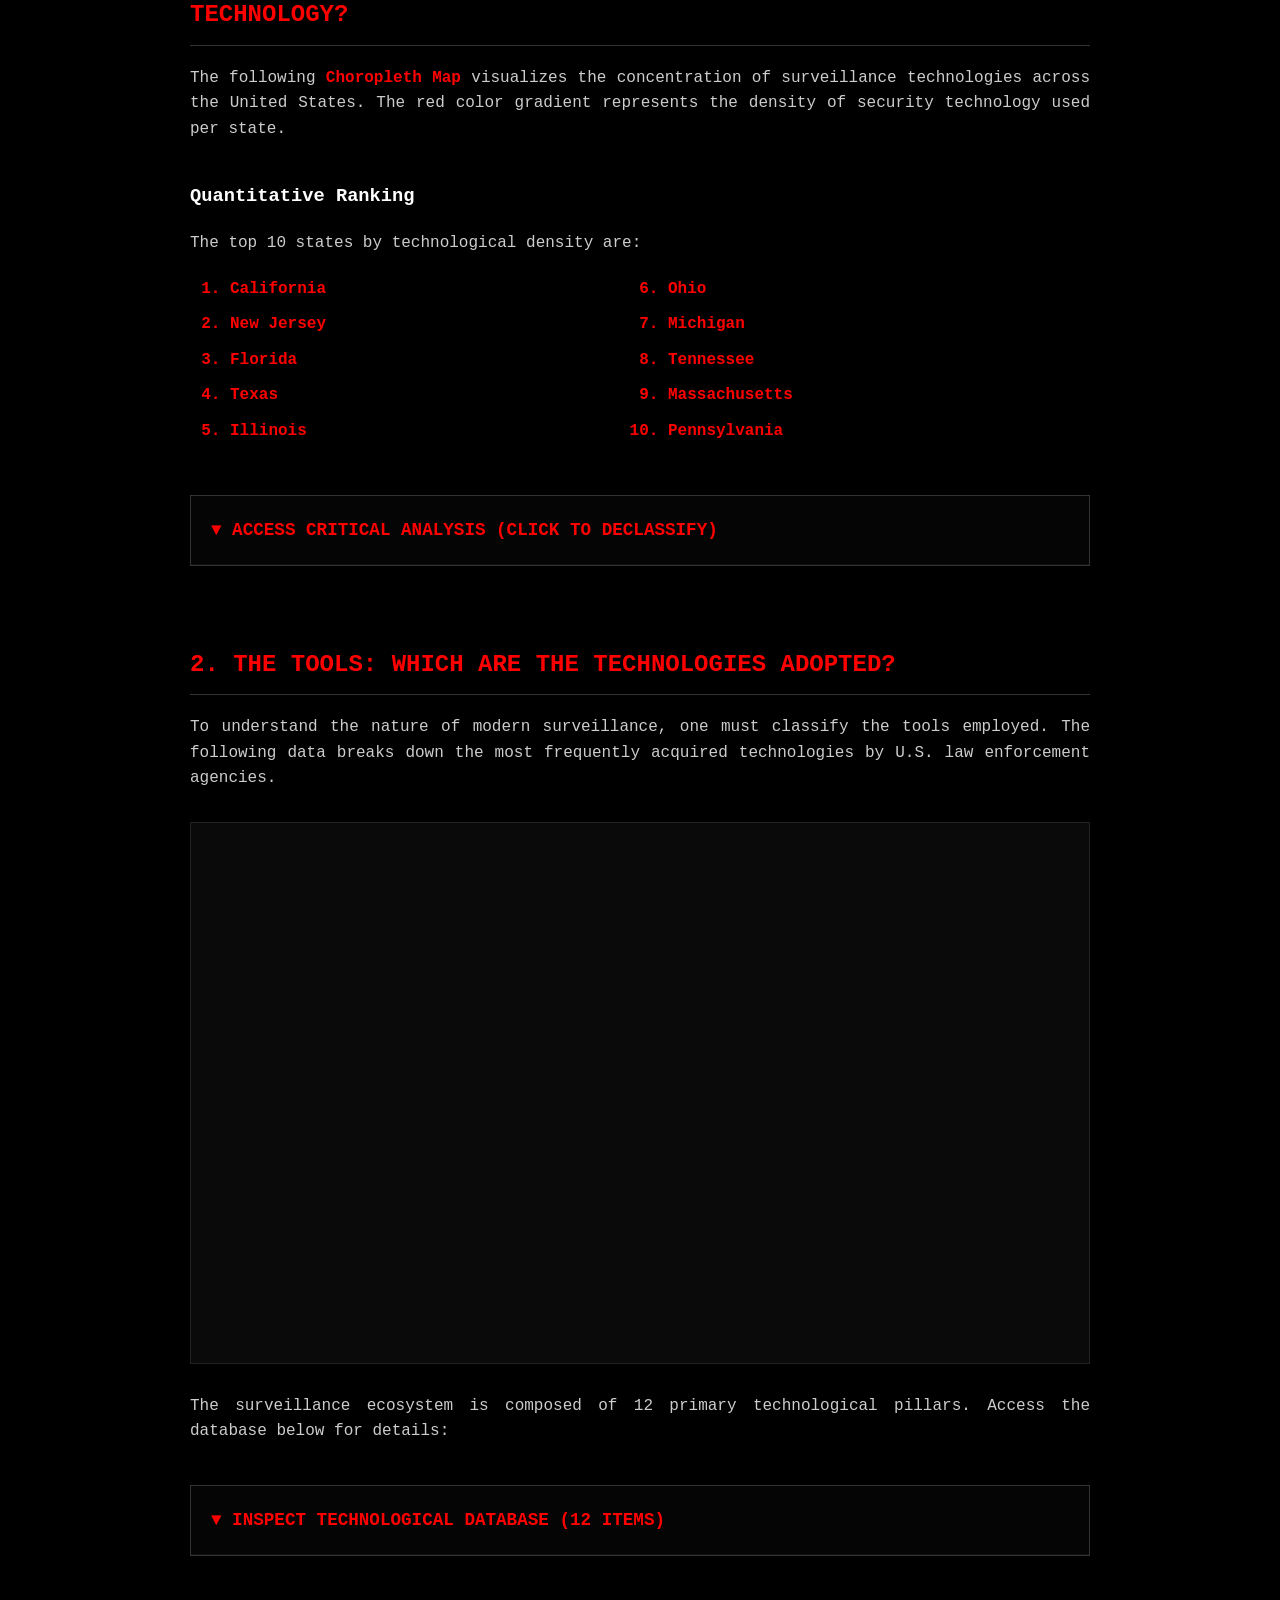
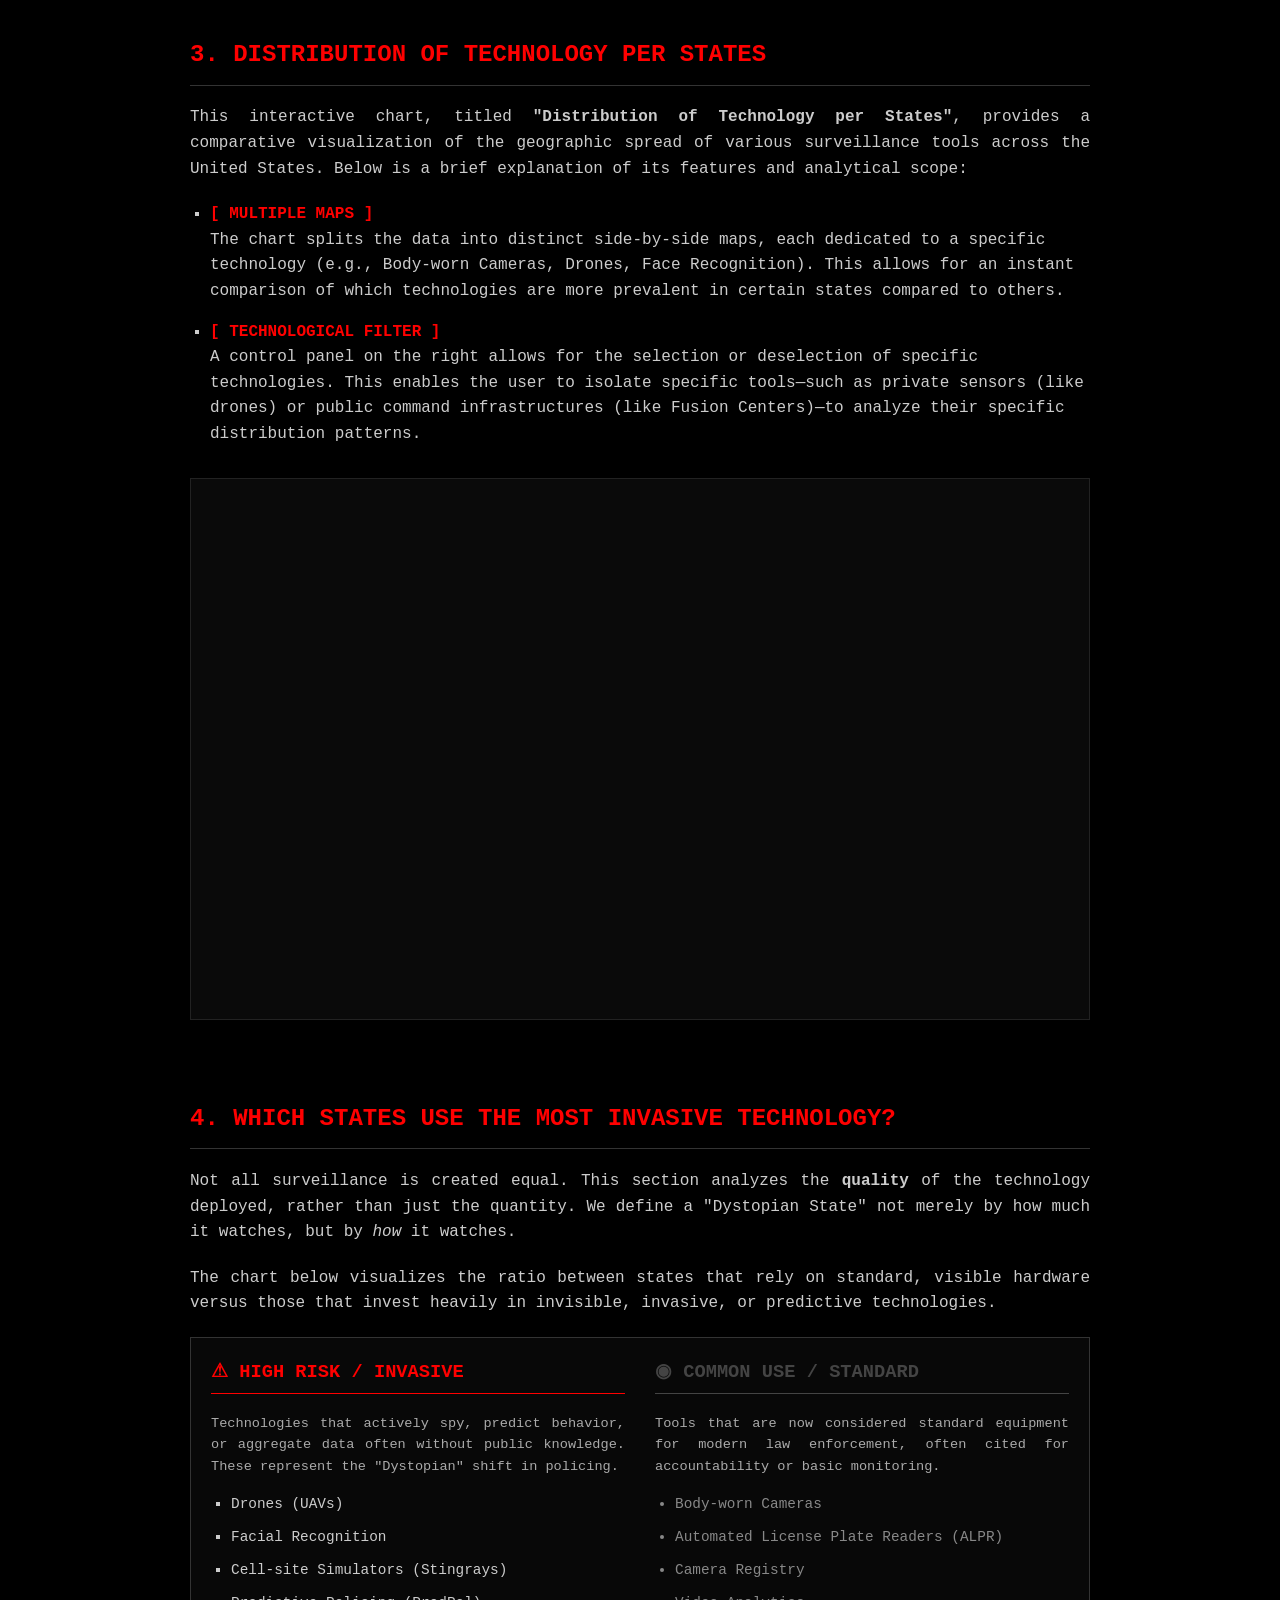
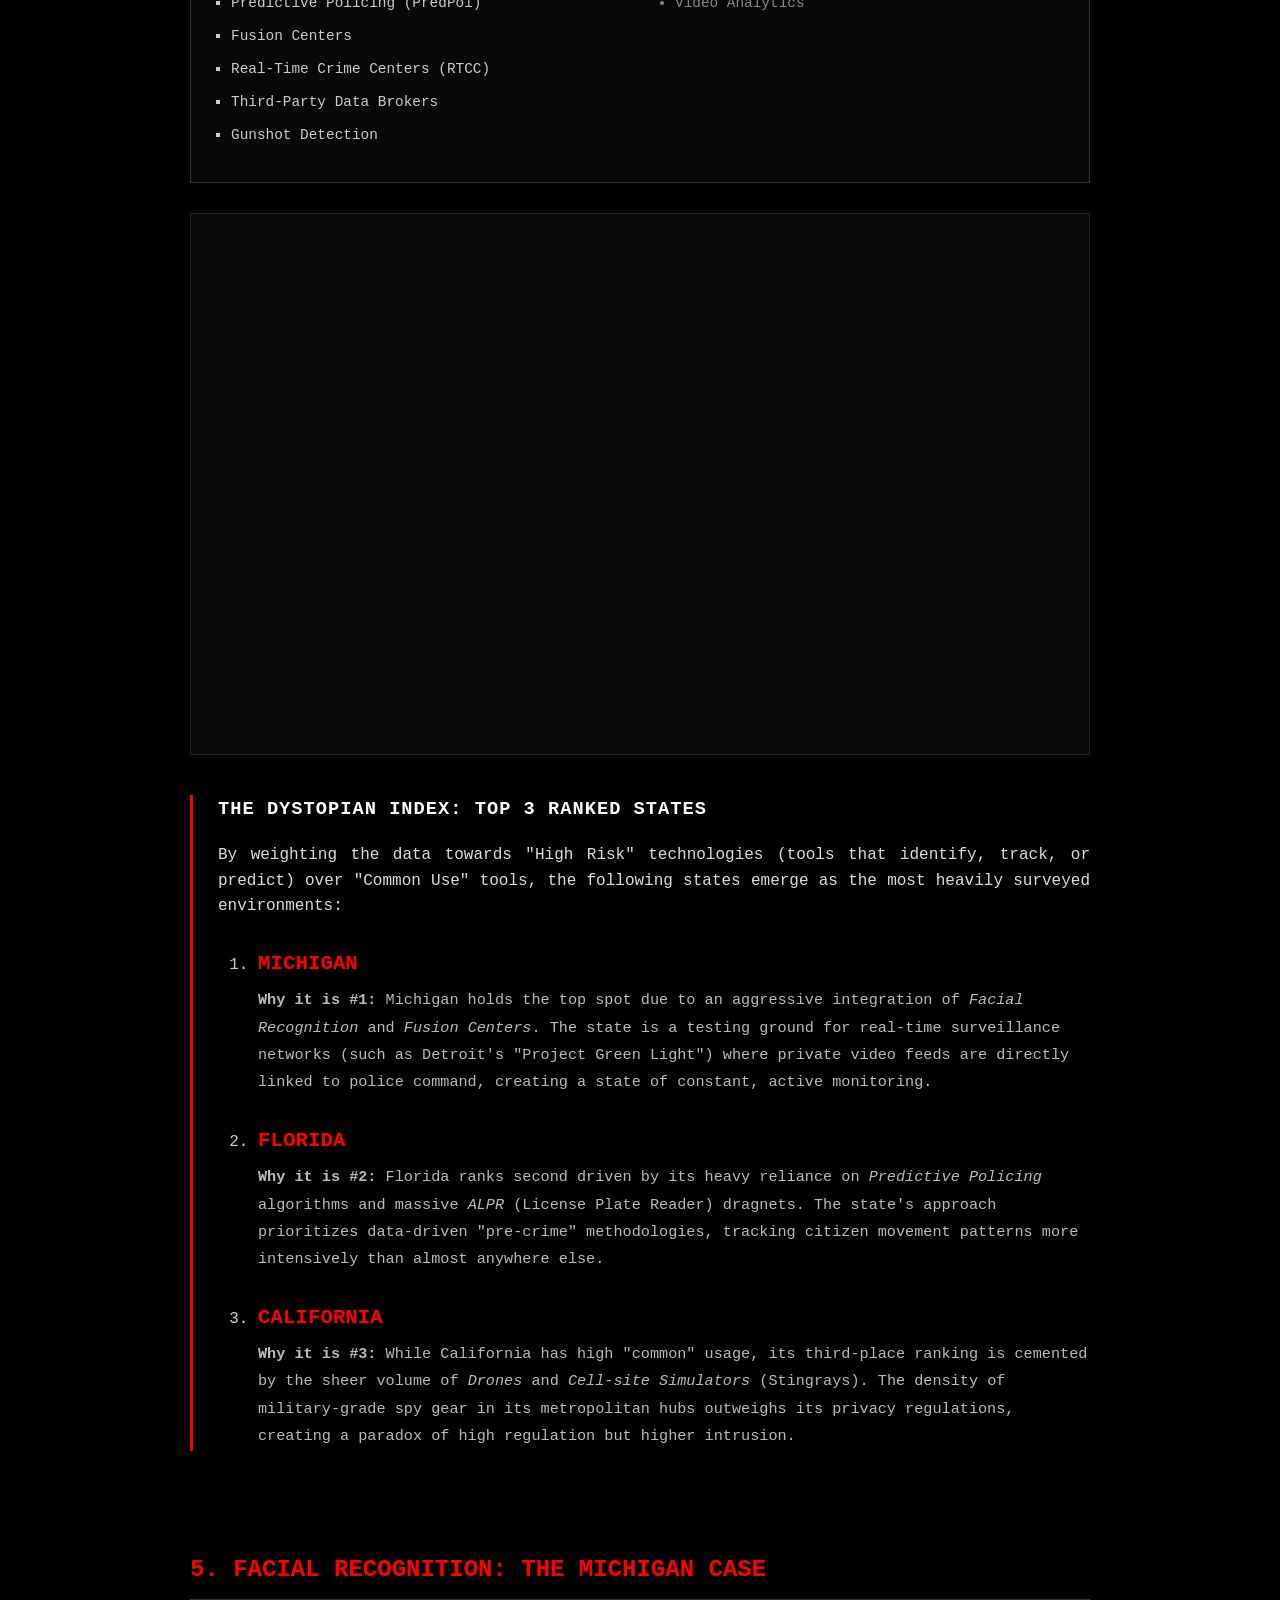
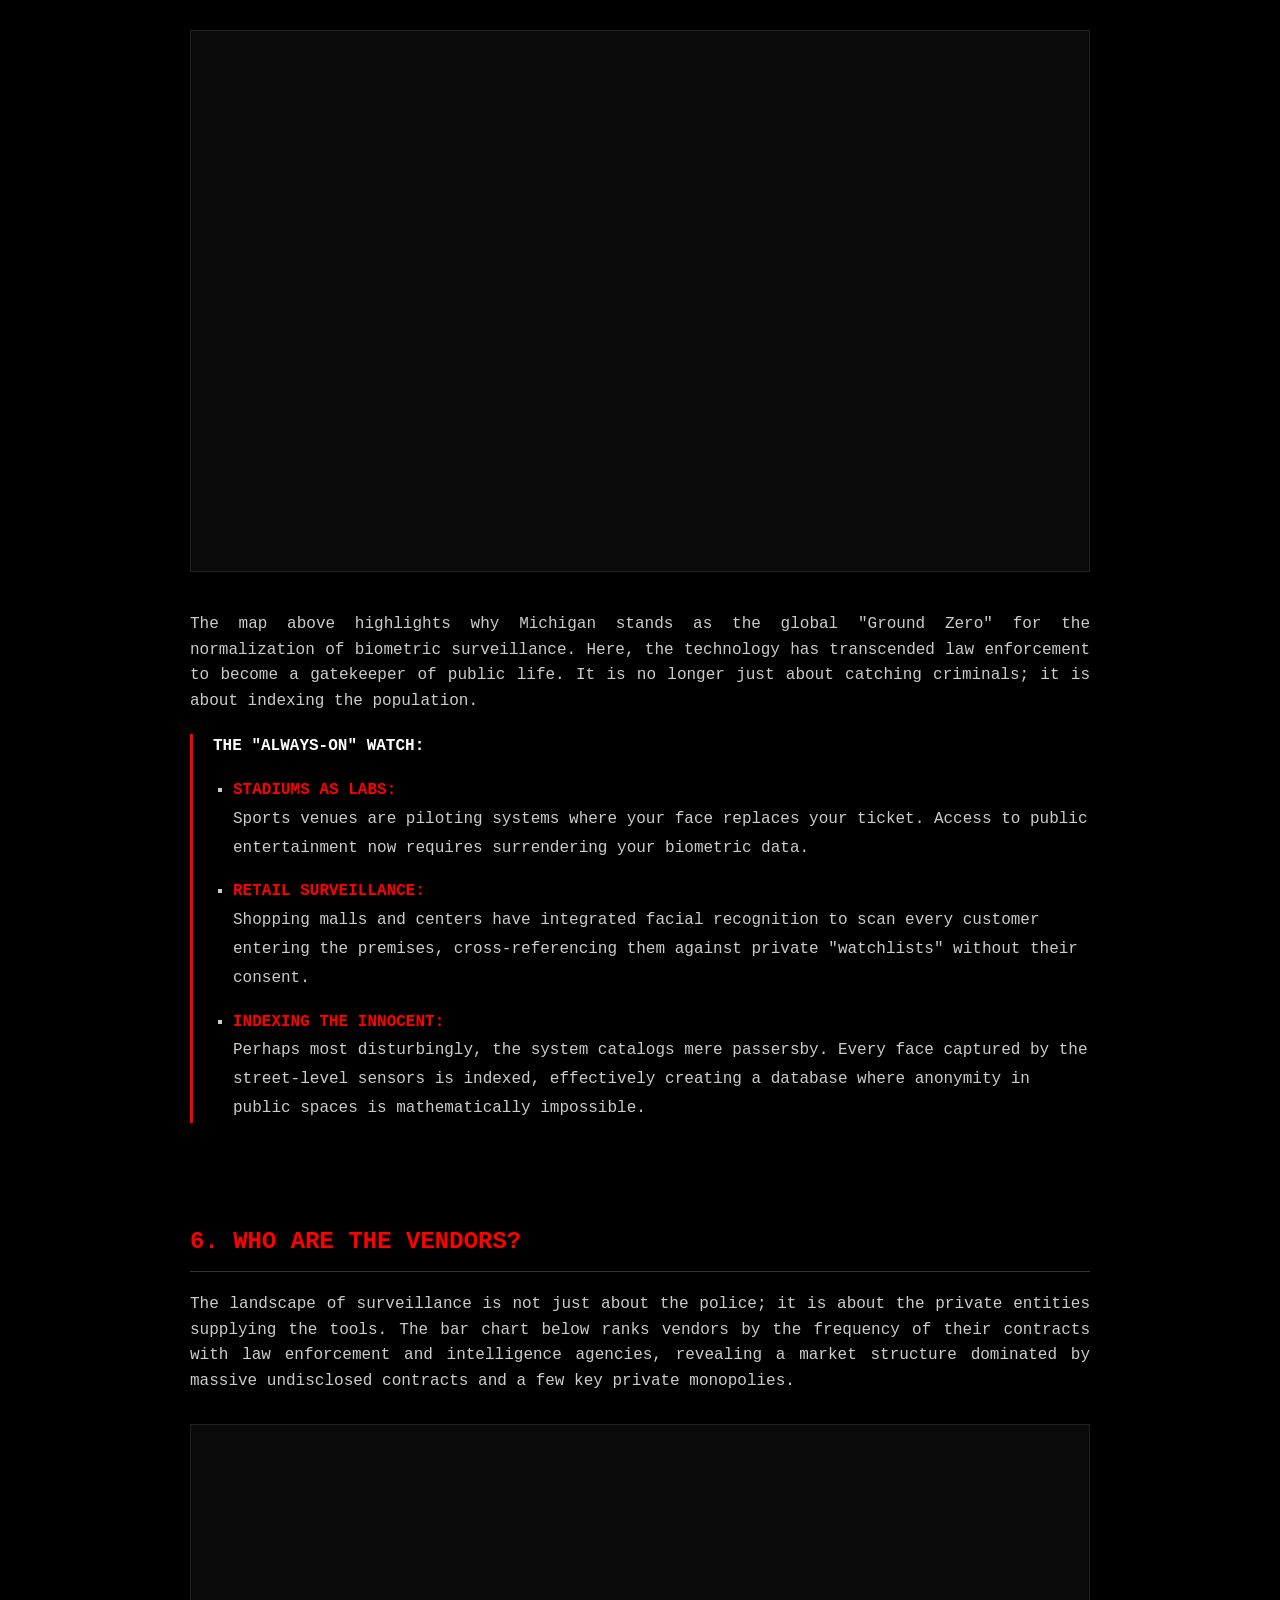
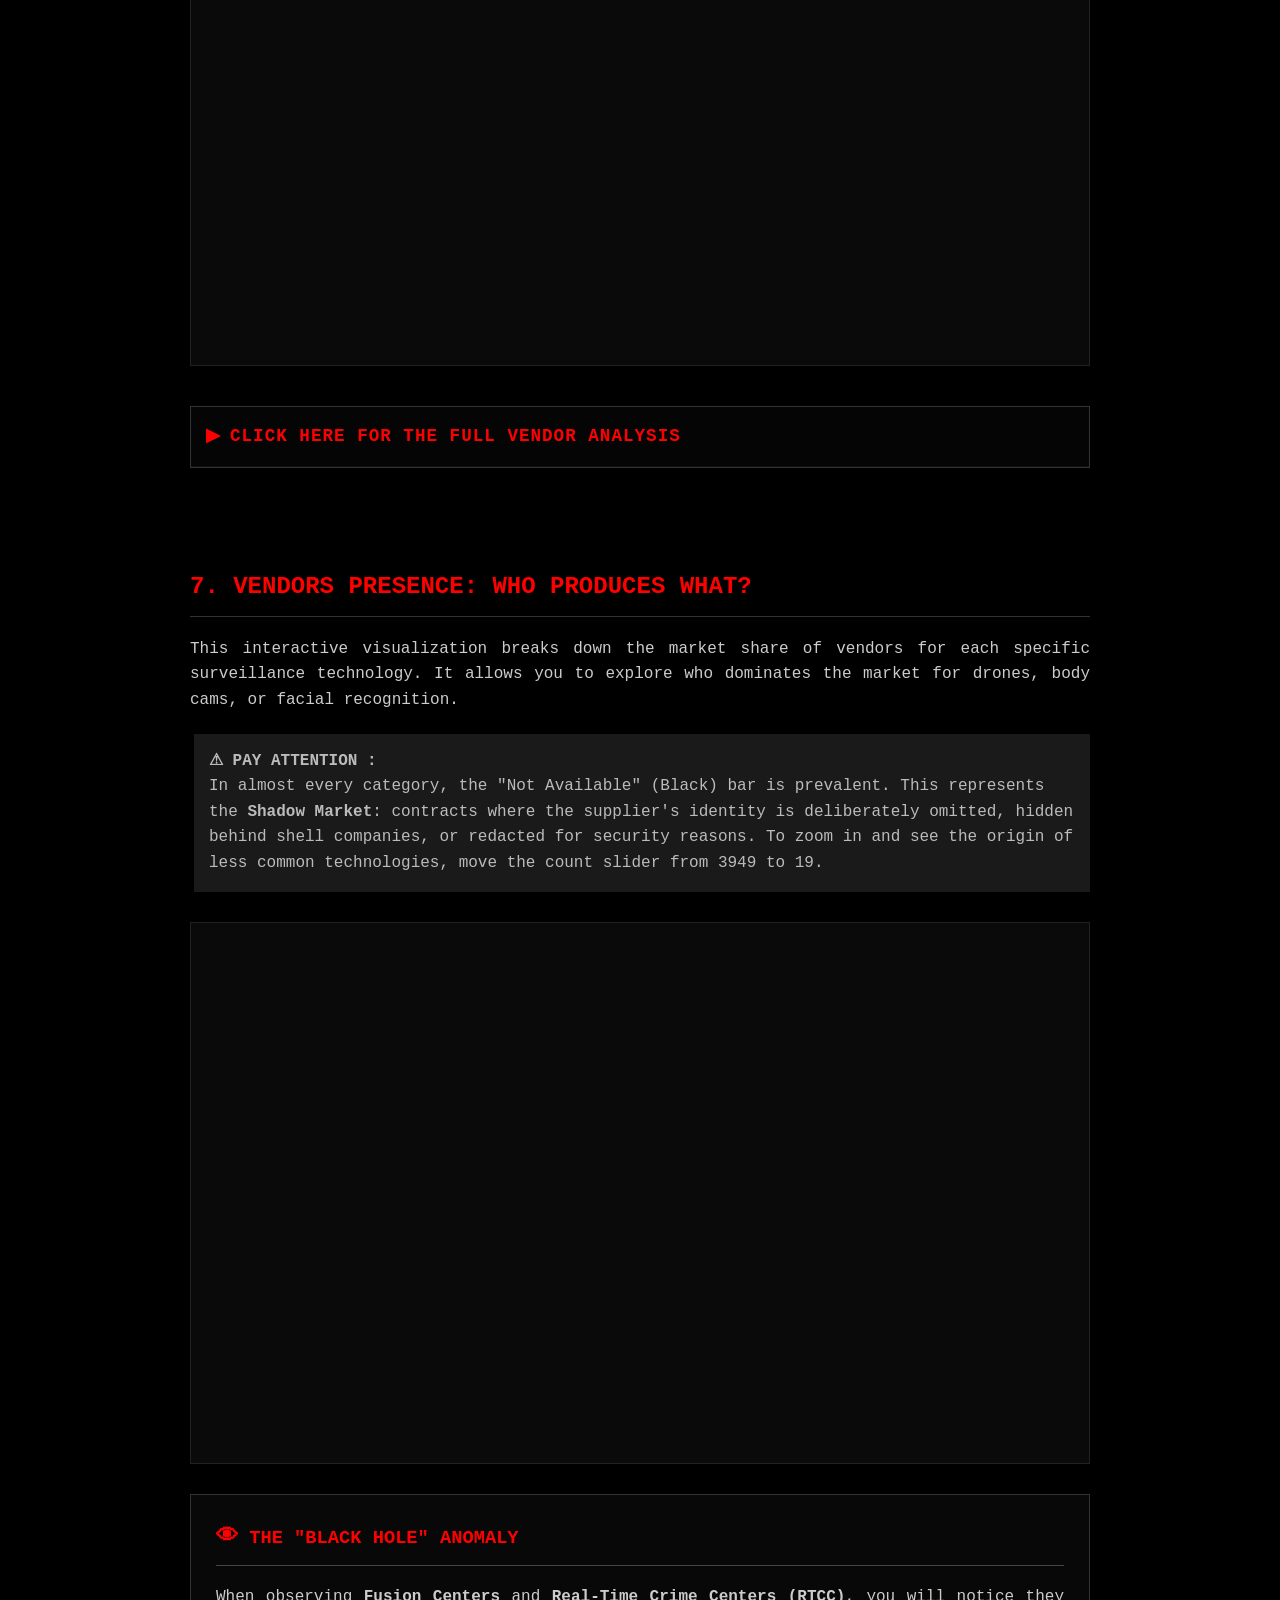
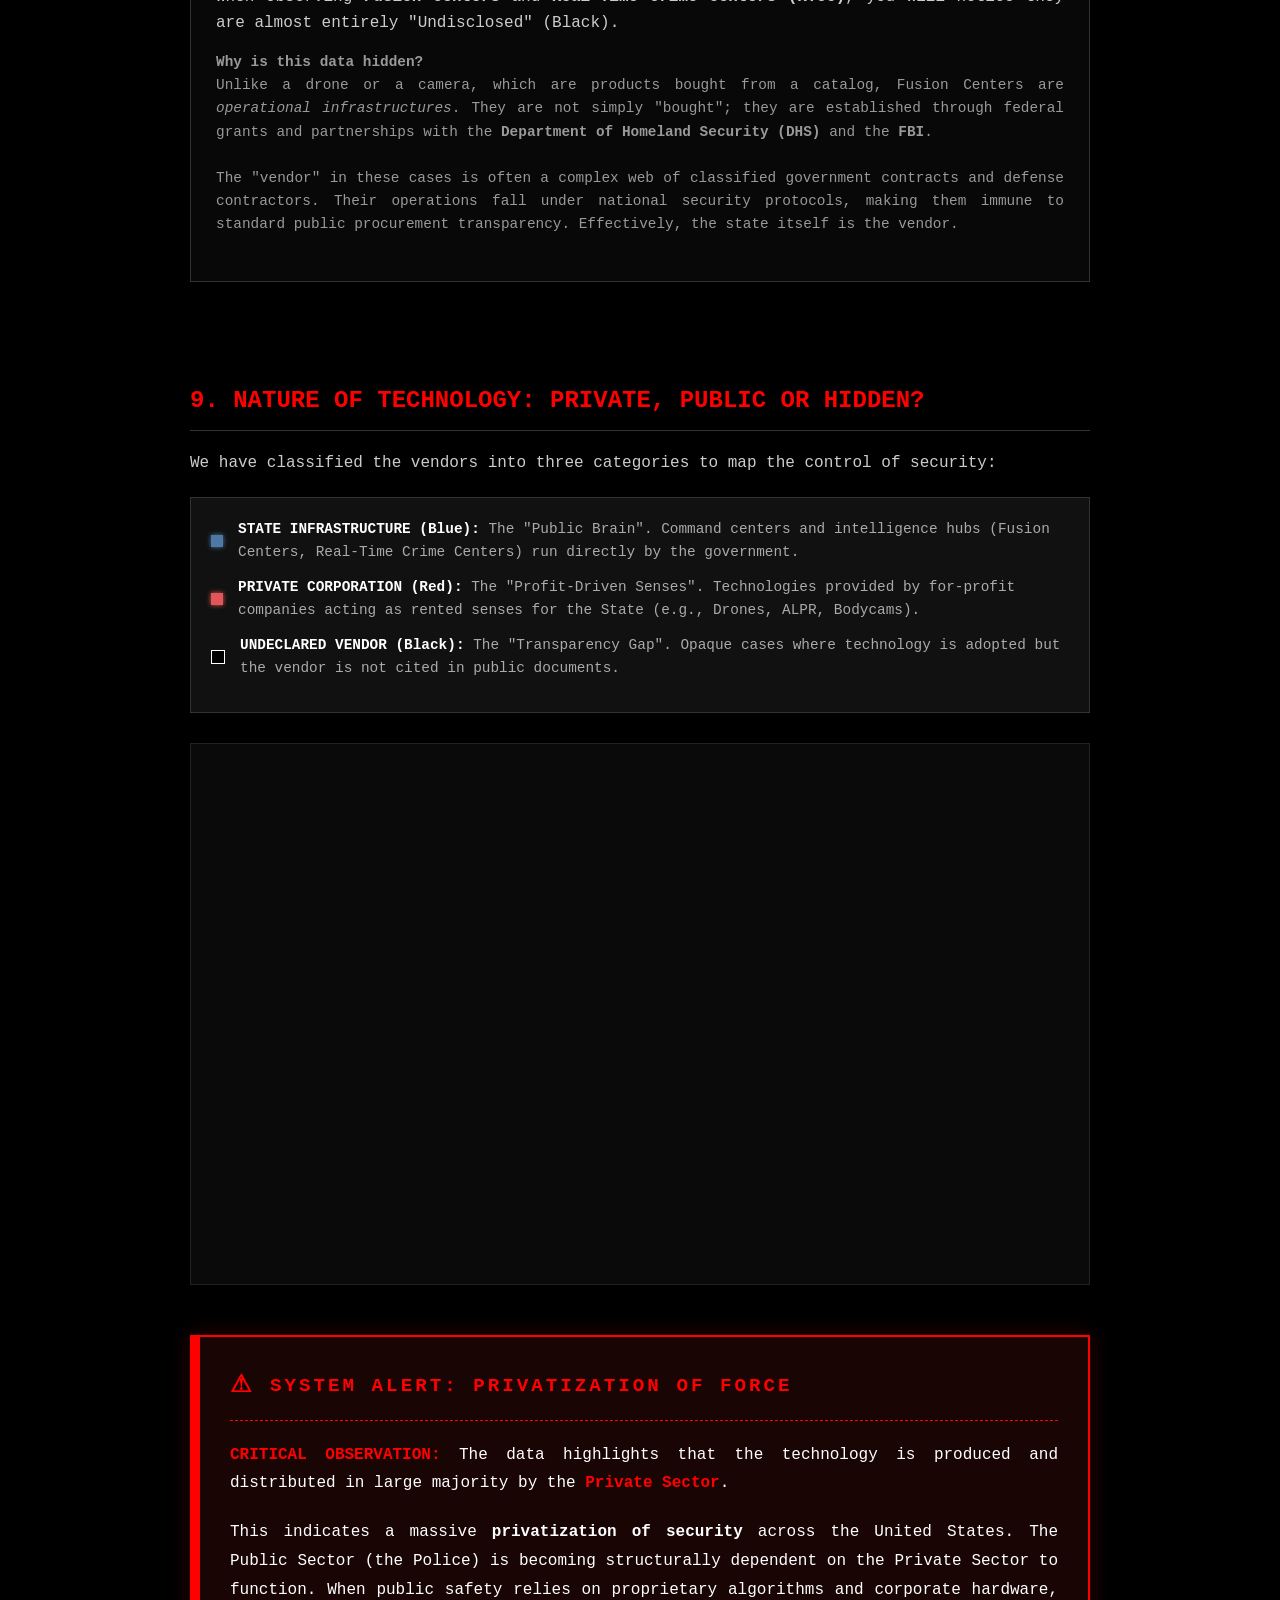
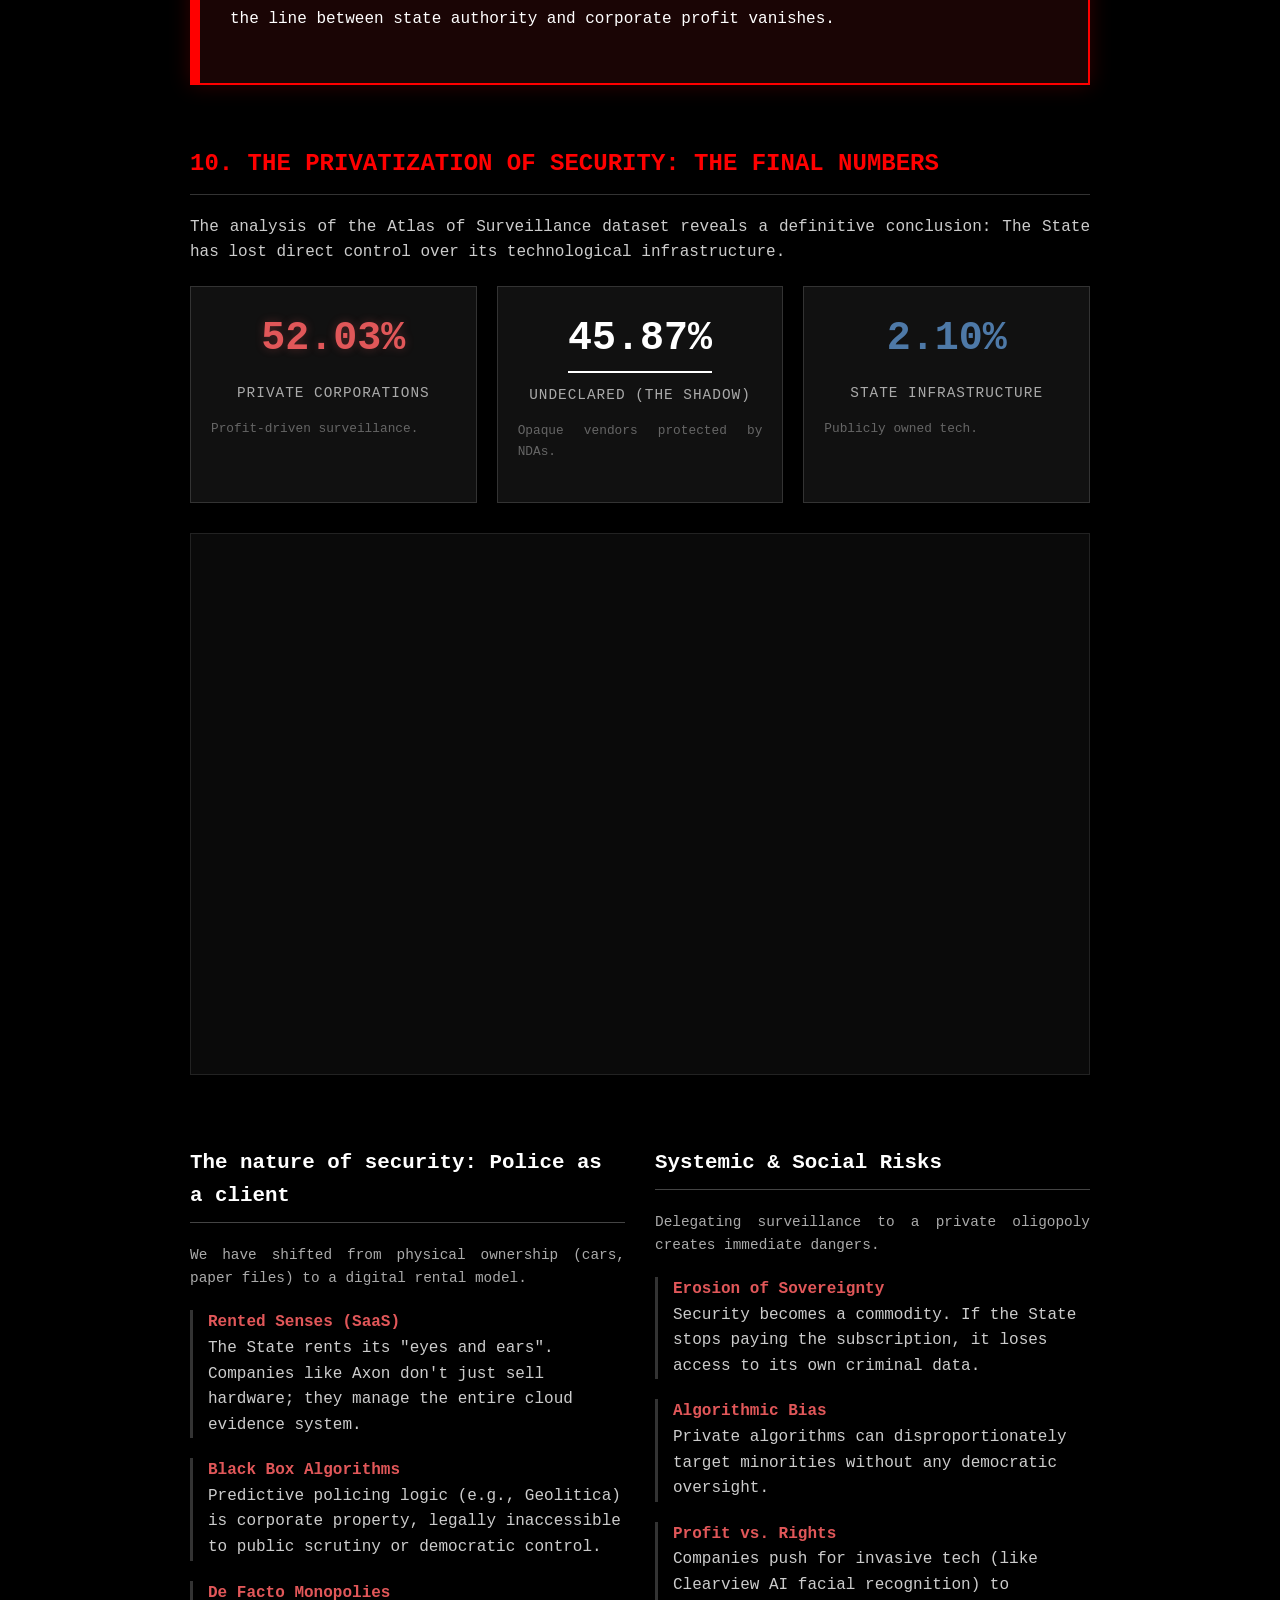
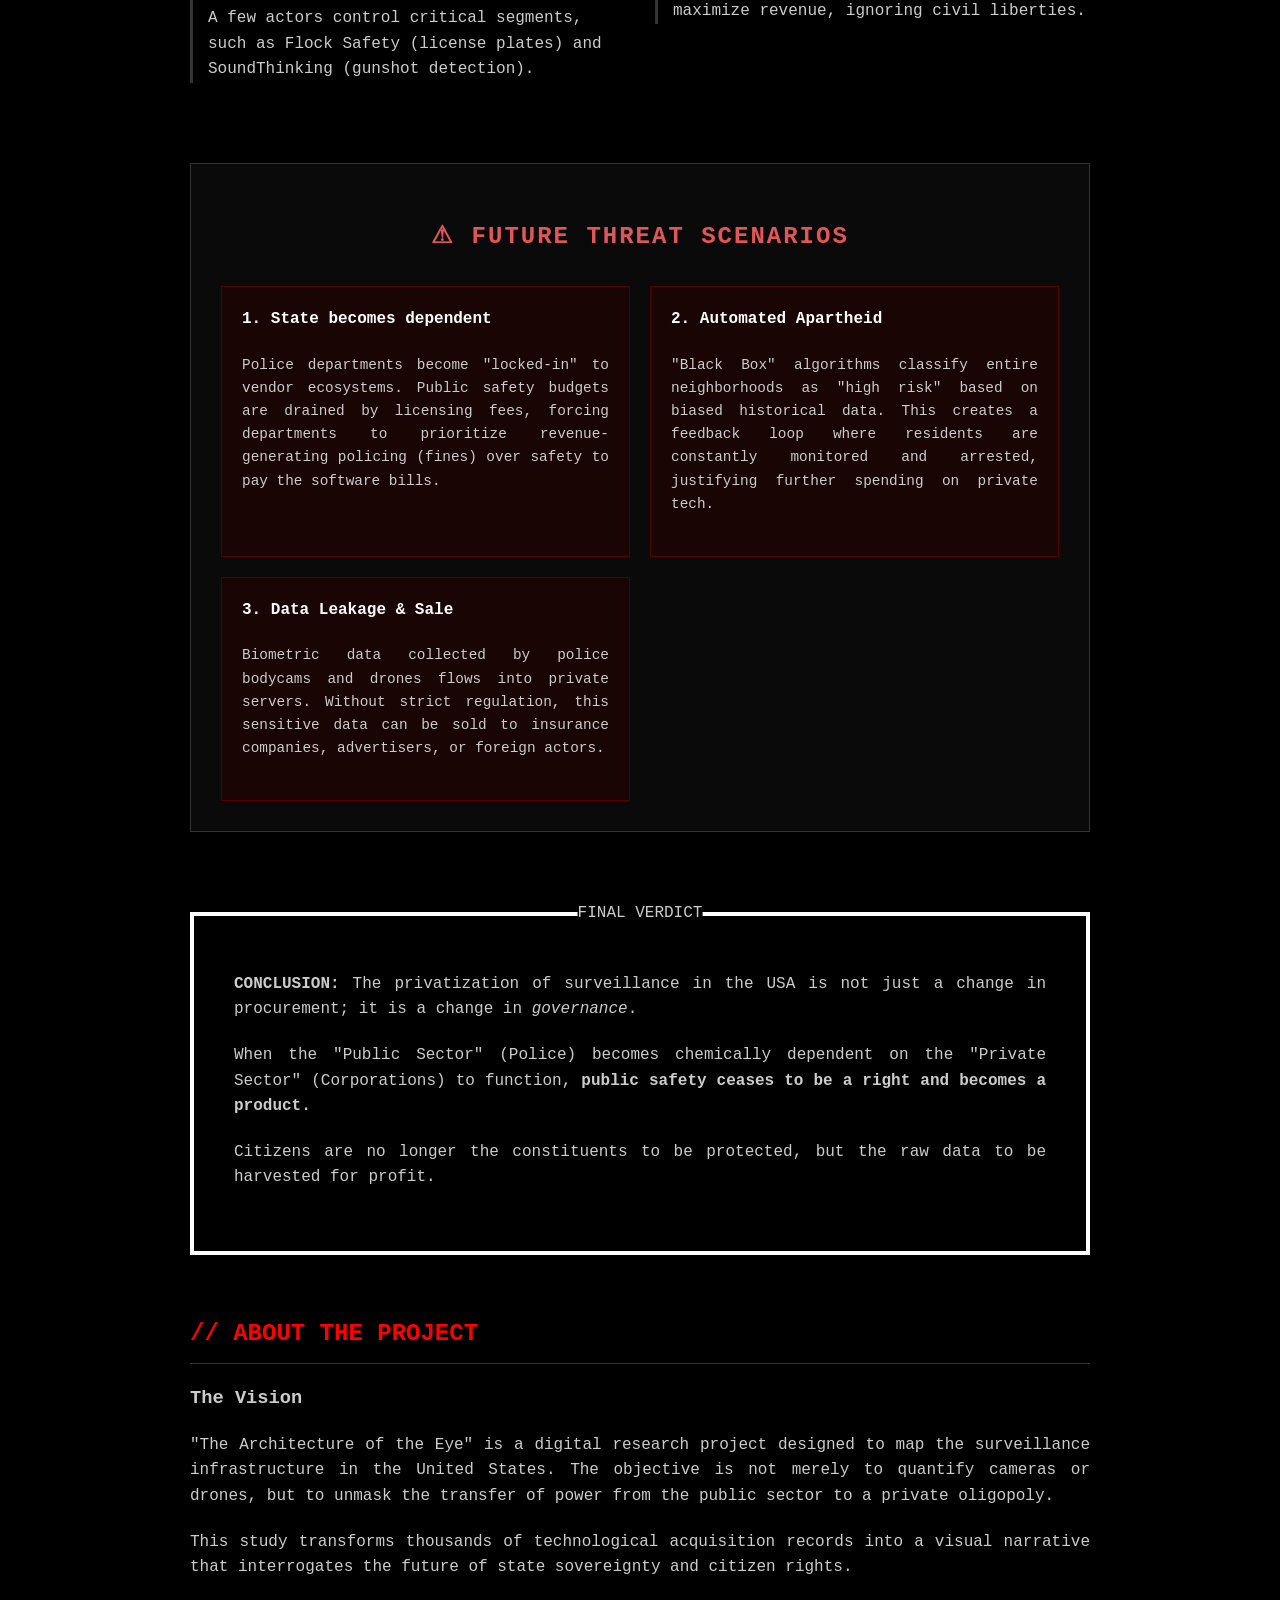
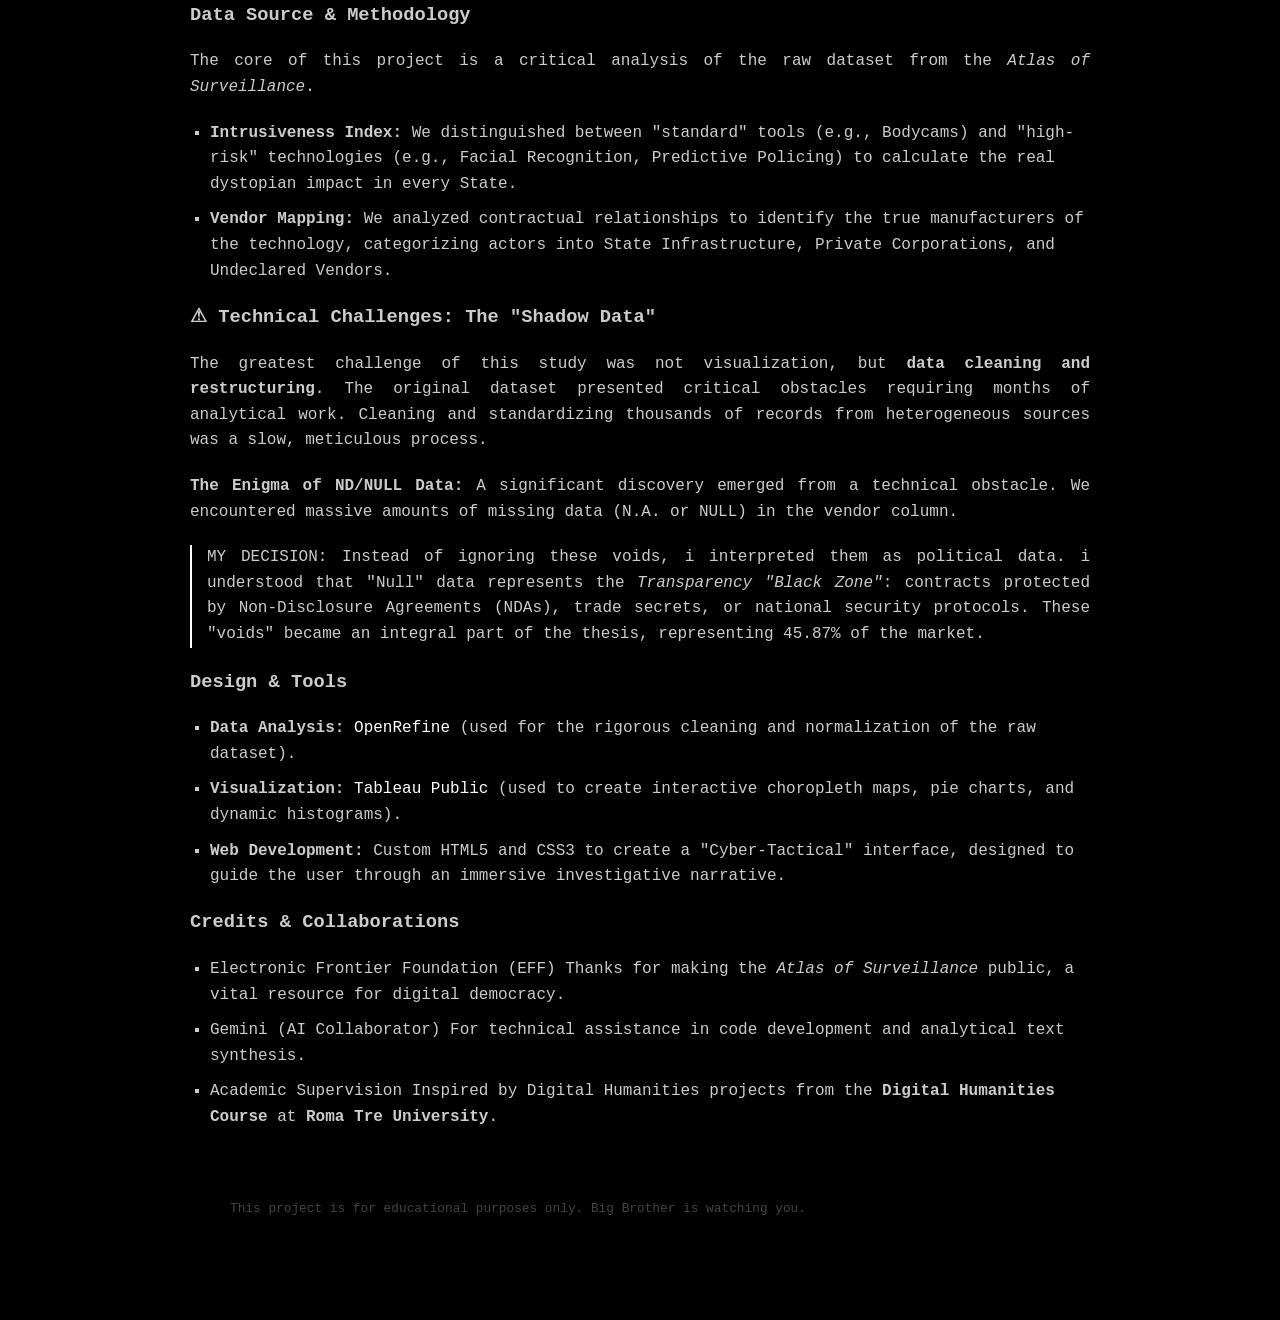
==== commit 7a4d8c57: "Update index.html" ====
--- a/index.html
+++ b/index.html
@@ -528,8 +528,8 @@
                 The data contained in the <strong>Atlas of Surveillance</strong> is open-source intelligence, or <span class="highlight">OSINT</span>. 
                 This is a term used to describe gathering information that already exists online—from news stories, social media posts, 
                 press releases, or documents buried in government websites, often turned up through using advanced search engine techniques.
-                The dataset is a comprehensive archive that documents the adoption of surveillance technologies by thousands of municipal, county, and state law enforcement agencies. 
-                Each "case" in the dataset records a specific instance of a technology being purchased, implemented, or used by a government agency.
+                The dataset is a comprehensive archive that documents the adoption of surveillance technologies by thousands of municipal, county, and state law enforcement agencies in USA. 
+                Each "case" in the dataset records a specific instance of a technology being purchased, implemented, or used by a USA government agency.
             </p>
             <p>
                 In an era of digital panopticon, this project aims to reverse the gaze. If the authorities monitor the citizens, 
@@ -551,9 +551,9 @@
                 driving this expansion. The analysis focuses on three pillars:
             </p>
             <ul>
-                <li><span class="highlight">Technological Proliferation:</span> Identifying which specific tools (Drones, Facial Recognition, Bodycams) are dominating the market.</li>
+                <li><span class="highlight">Technological review:</span> Identifying which specific tools (Drones, Facial Recognition, Bodycams, Real-time crime center) are dominating the market.</li>
                 <li><span class="highlight">Territorial Distribution:</span> Mapping the density of surveillance to find the most "watched" states in the Union.</li>
-                <li><span class="highlight">The Privatization of Control:</span> Discussing the shift from public security to private corporate profit.</li>
+                <li><span class="highlight">The Privatization of Security:</span> Discussing the shift from public security to private corporate profit.</li>
             </ul>
         </section>
 
@@ -562,7 +562,7 @@
             
             <p>
                 The following <span class="highlight">Choropleth Map</span> visualizes the concentration of surveillance technologies across the United States. 
-                The red color gradient, represents the density of security apparatuses deployed per state.
+                The red color gradient represents the density of security technology used per state.
             </p>
 
             <div class='tableauPlaceholder' id='viz1771241209057' style='position: relative; margin: 30px 0;'>
@@ -617,10 +617,10 @@
                             <p style="margin-top: 10px; font-size: 0.95em; text-align: justify;">
                                 Data reveals a disconnect between actual danger and monitoring density.
                                 <br><br>
-                                <span class="highlight">The Safe yet Watched:</span>
+                                <span class="highlight">The Safe yet watched:</span>
                                 <strong>New Jersey</strong> (#2) and <strong>Massachusetts</strong> (#9) rank among the safest states in the nation for violent crime, yet they possess two of the densest surveillance grids in existence.
                                 <br><br>
-                                <span class="highlight">The Dangerous yet Unwatched:</span>
+                                <span class="highlight">The Dangerous yet unwatched:</span>
                                 Conversely, states with historically highest violent crime rates per capita (such as <strong>Louisiana</strong>, <strong>New Mexico</strong>, or <strong>Alaska</strong>) are notably absent from the top tech-adoption list. Even <strong>Tennessee</strong> (#8), despite its higher crime challenges, ranks lower in tech adoption than the wealthy, safer suburbs of the Northeast.
                                 <br><br>
                                 <em>Conclusion:</em> Surveillance is a luxury commodity. The "Digital Eye" follows <span class="highlight">institutional wealth</span> and municipal budget surpluses, not criminal activity.
@@ -644,7 +644,7 @@
                 </div>
         </section>
 <section id="tech-viz" style="margin-top: 80px;">
-    <h2>2. THE TOOLS: WHICH ARE THE ADOPTED TECHNOLOGIES? </h2>
+    <h2>2. THE TOOLS: WHICH ARE THE TECHNOLOGIES ADOPTED? </h2>
     
     <p>
         To understand the nature of modern surveillance, one must classify the tools employed. 
@@ -1507,3 +1507,4 @@
 
 
 
+
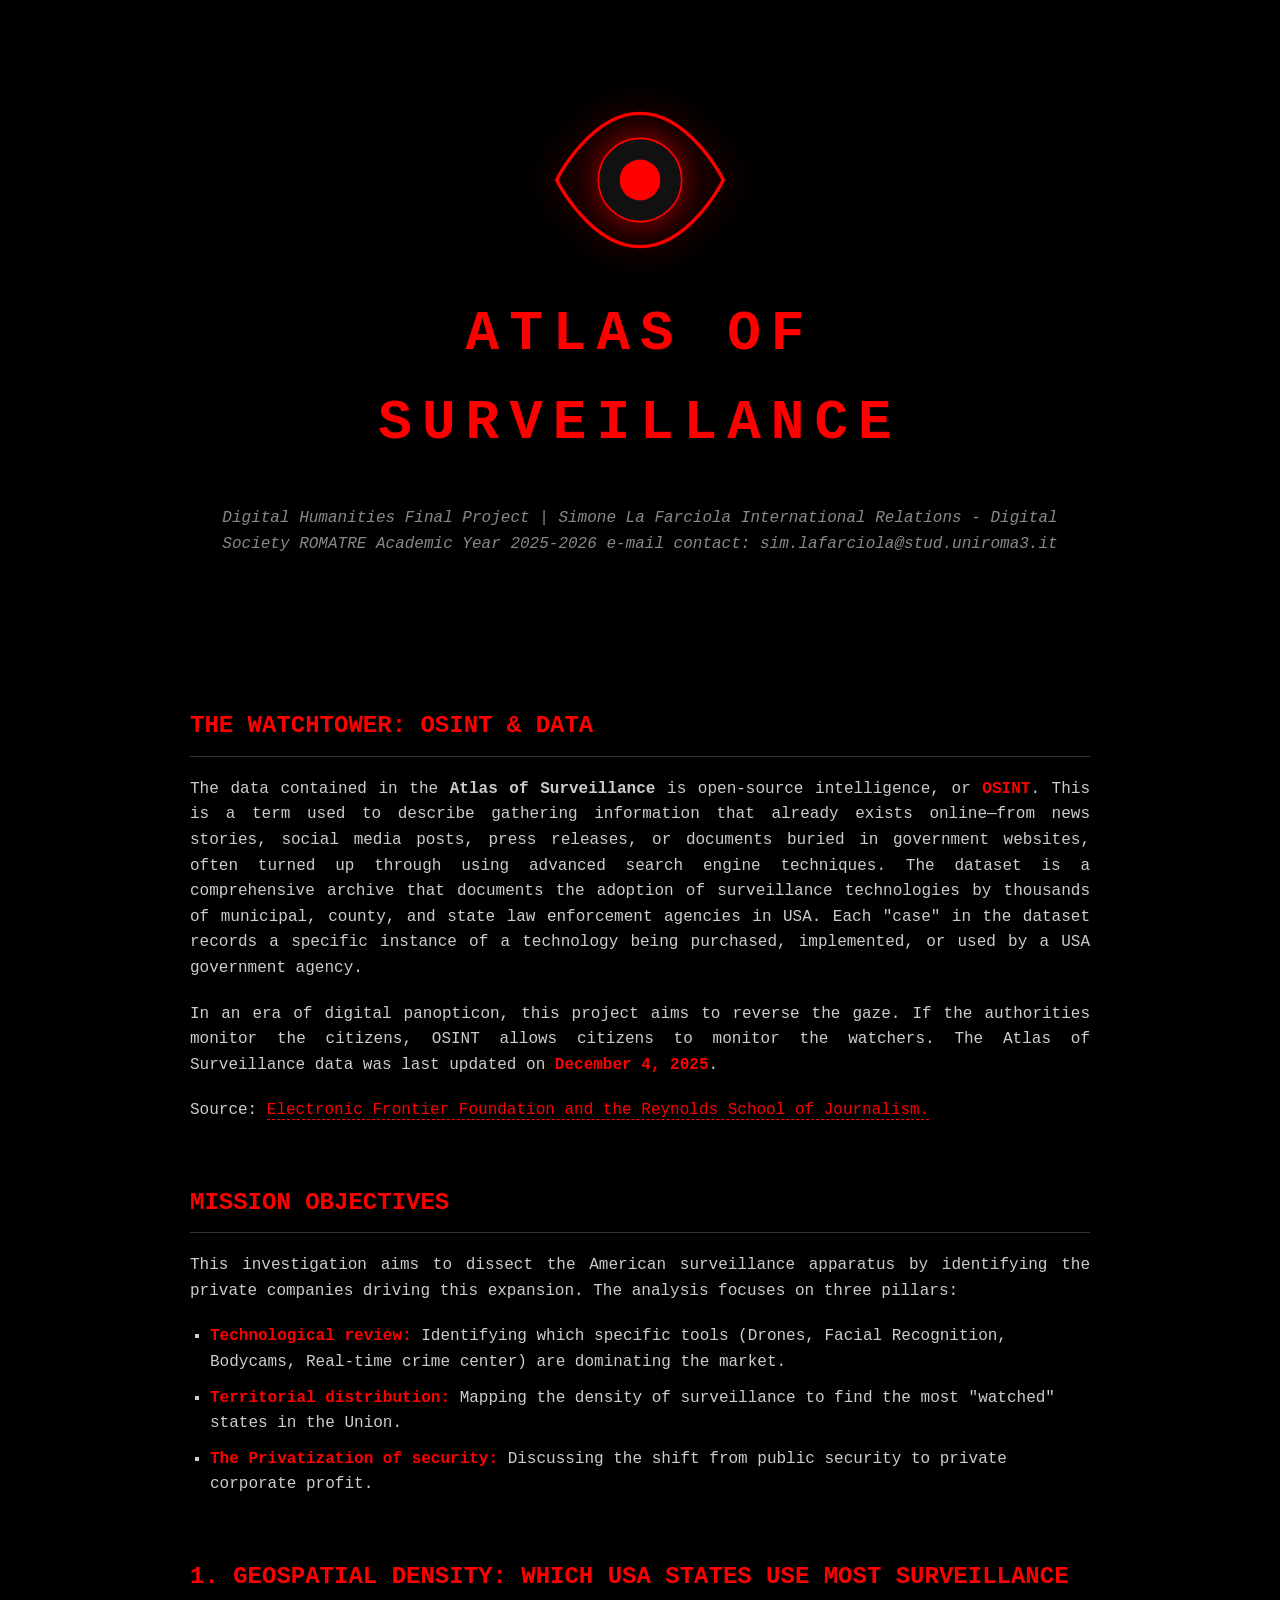
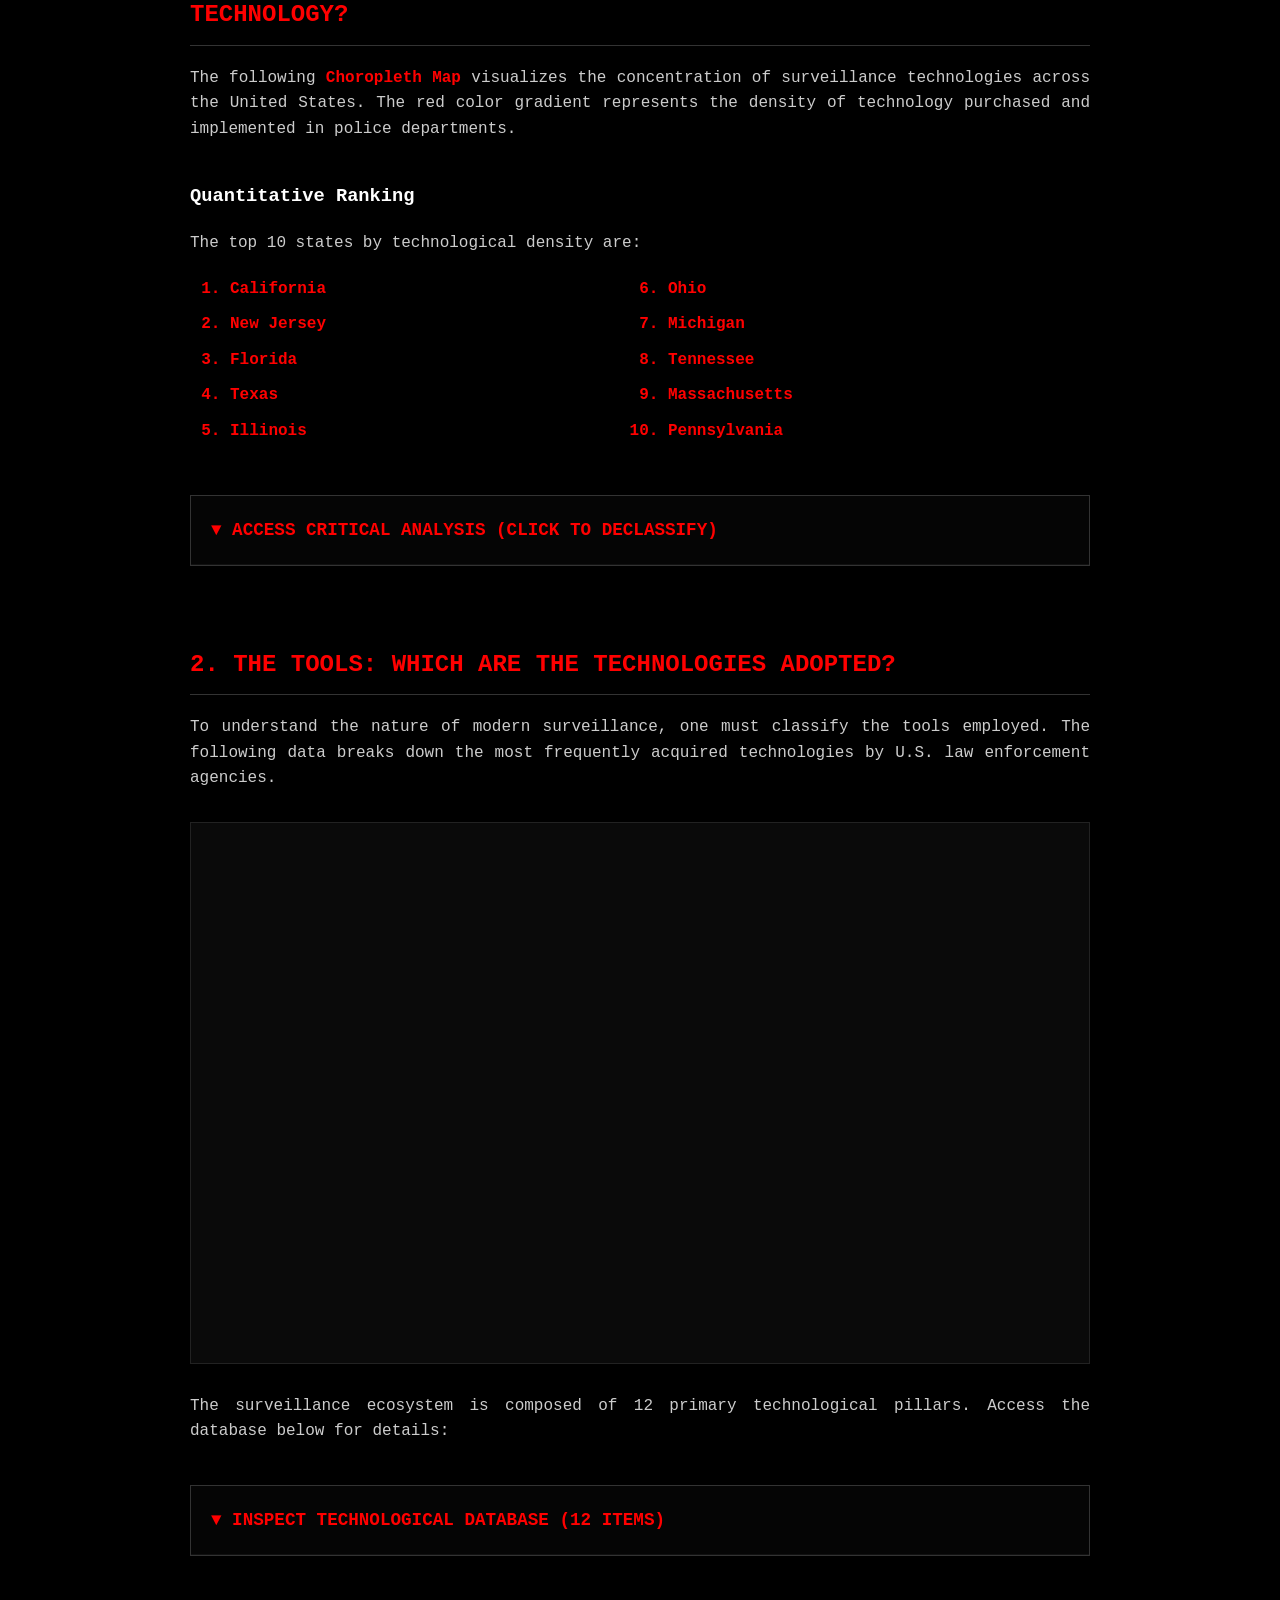
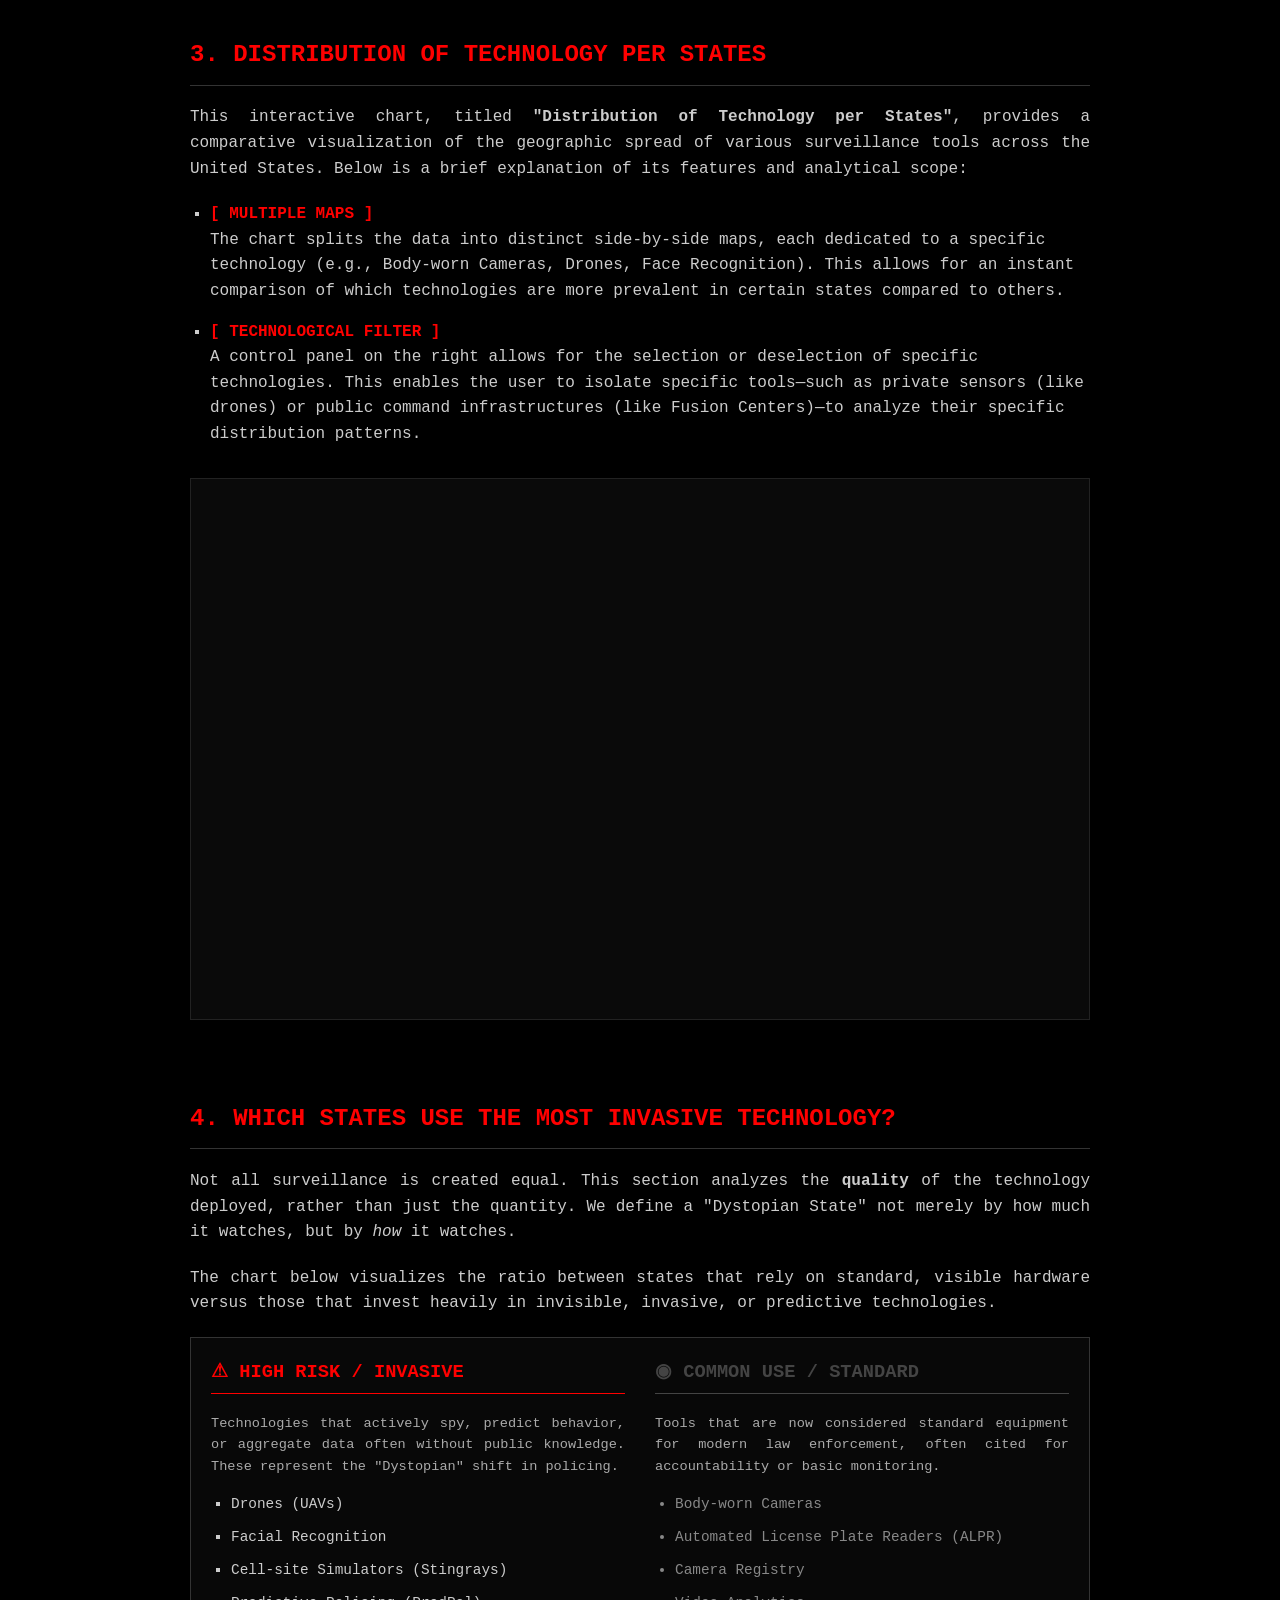
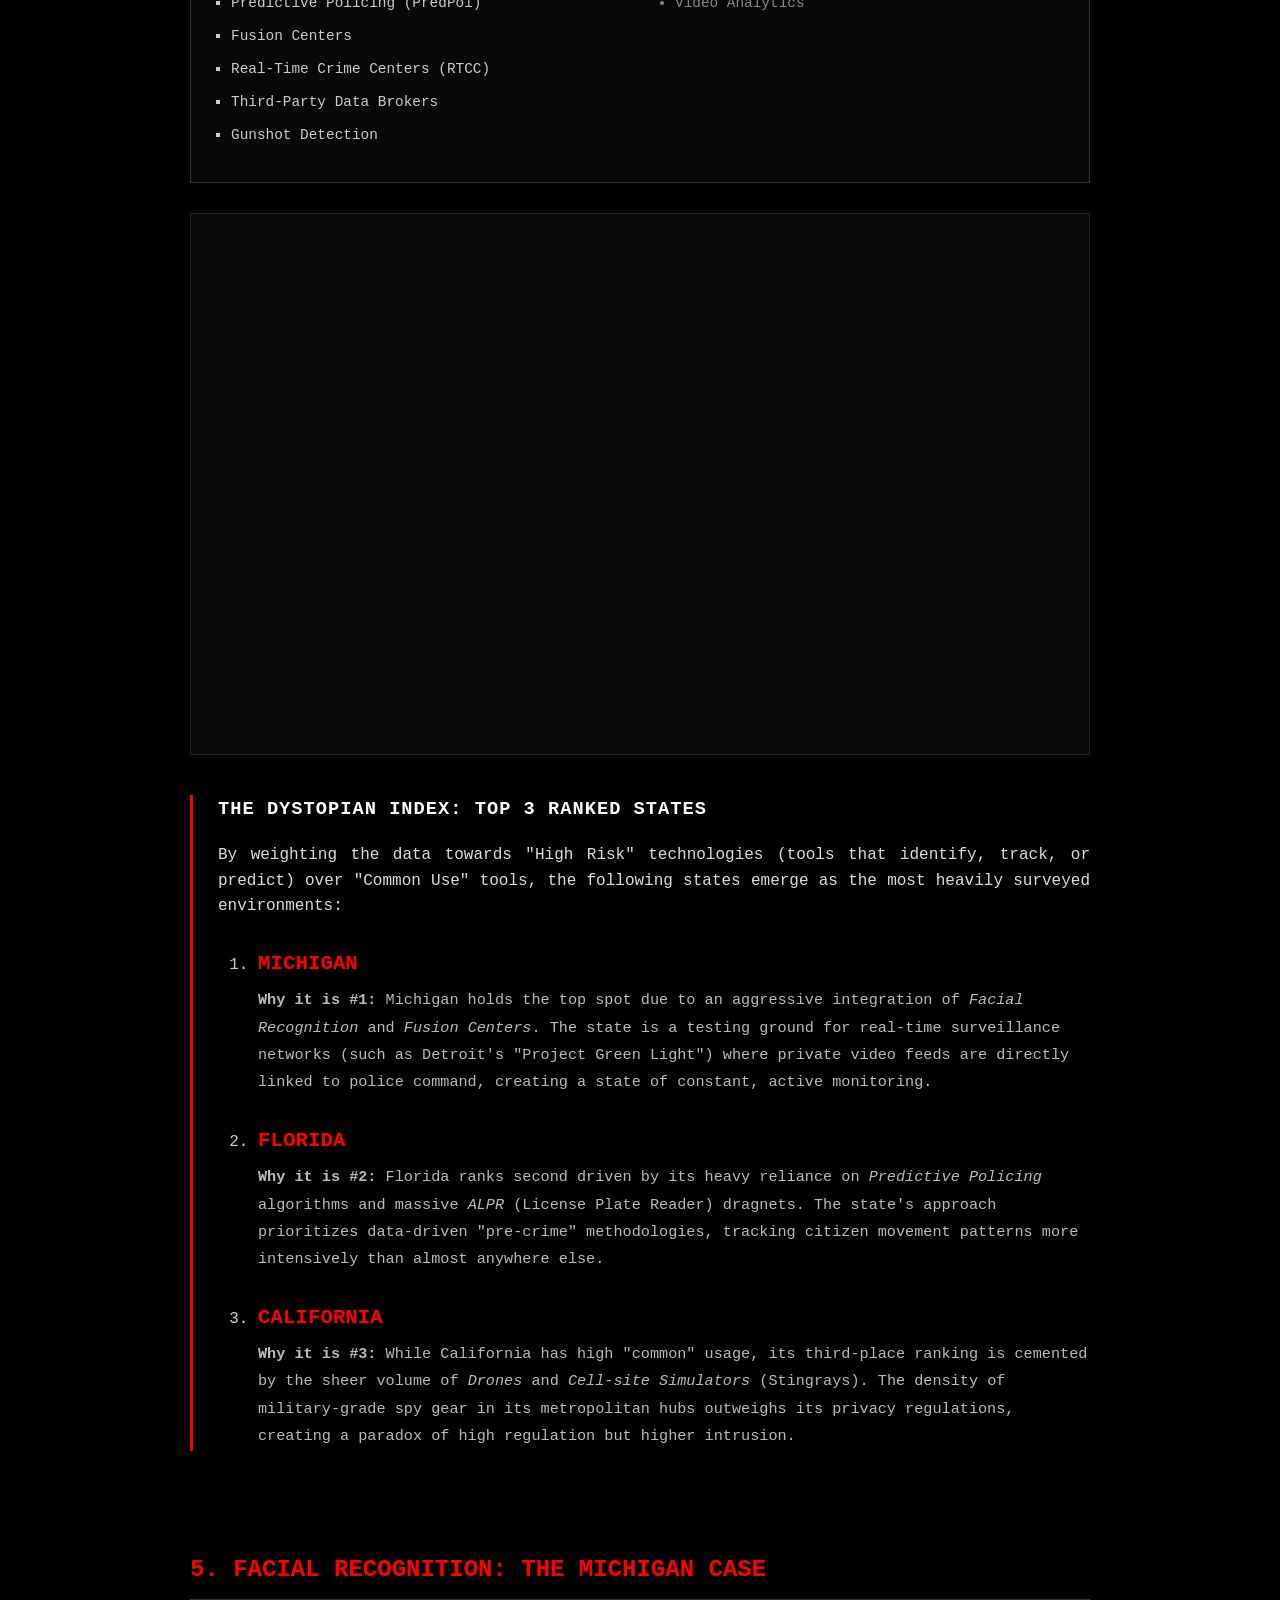
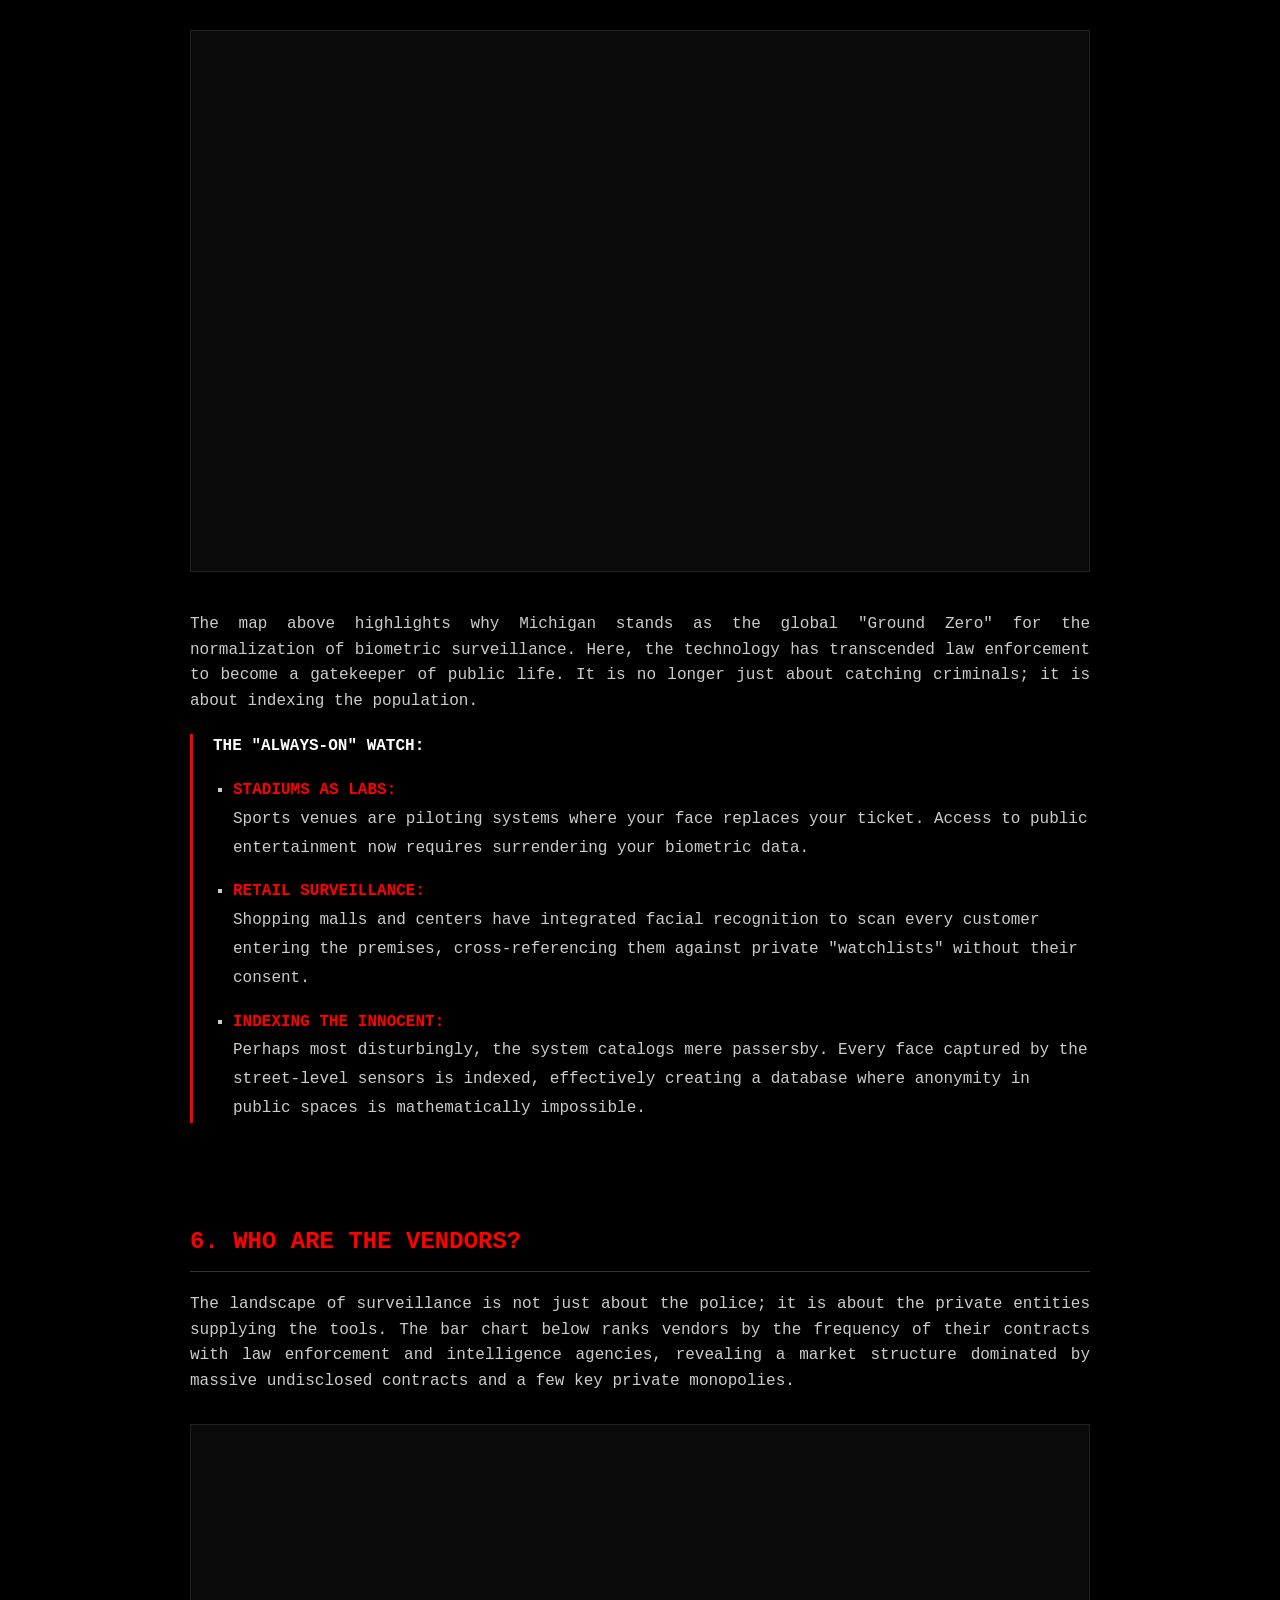
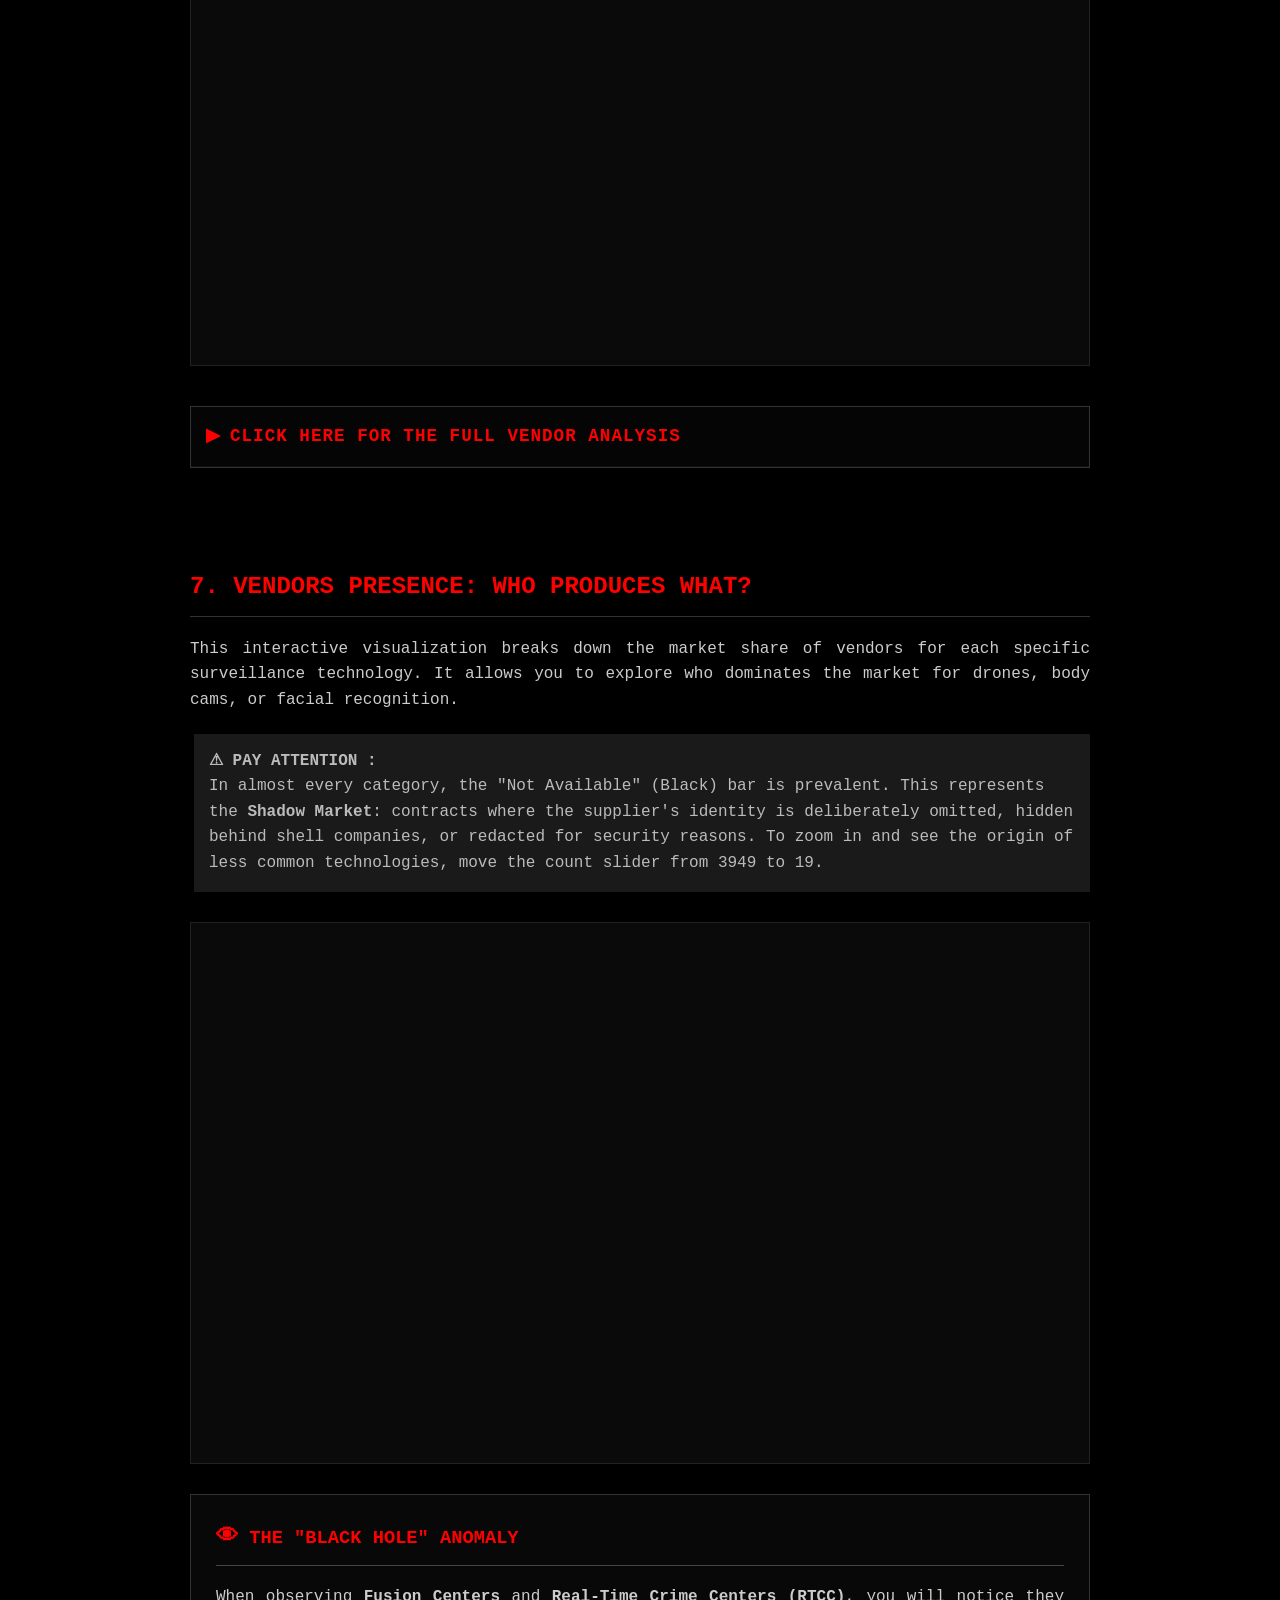
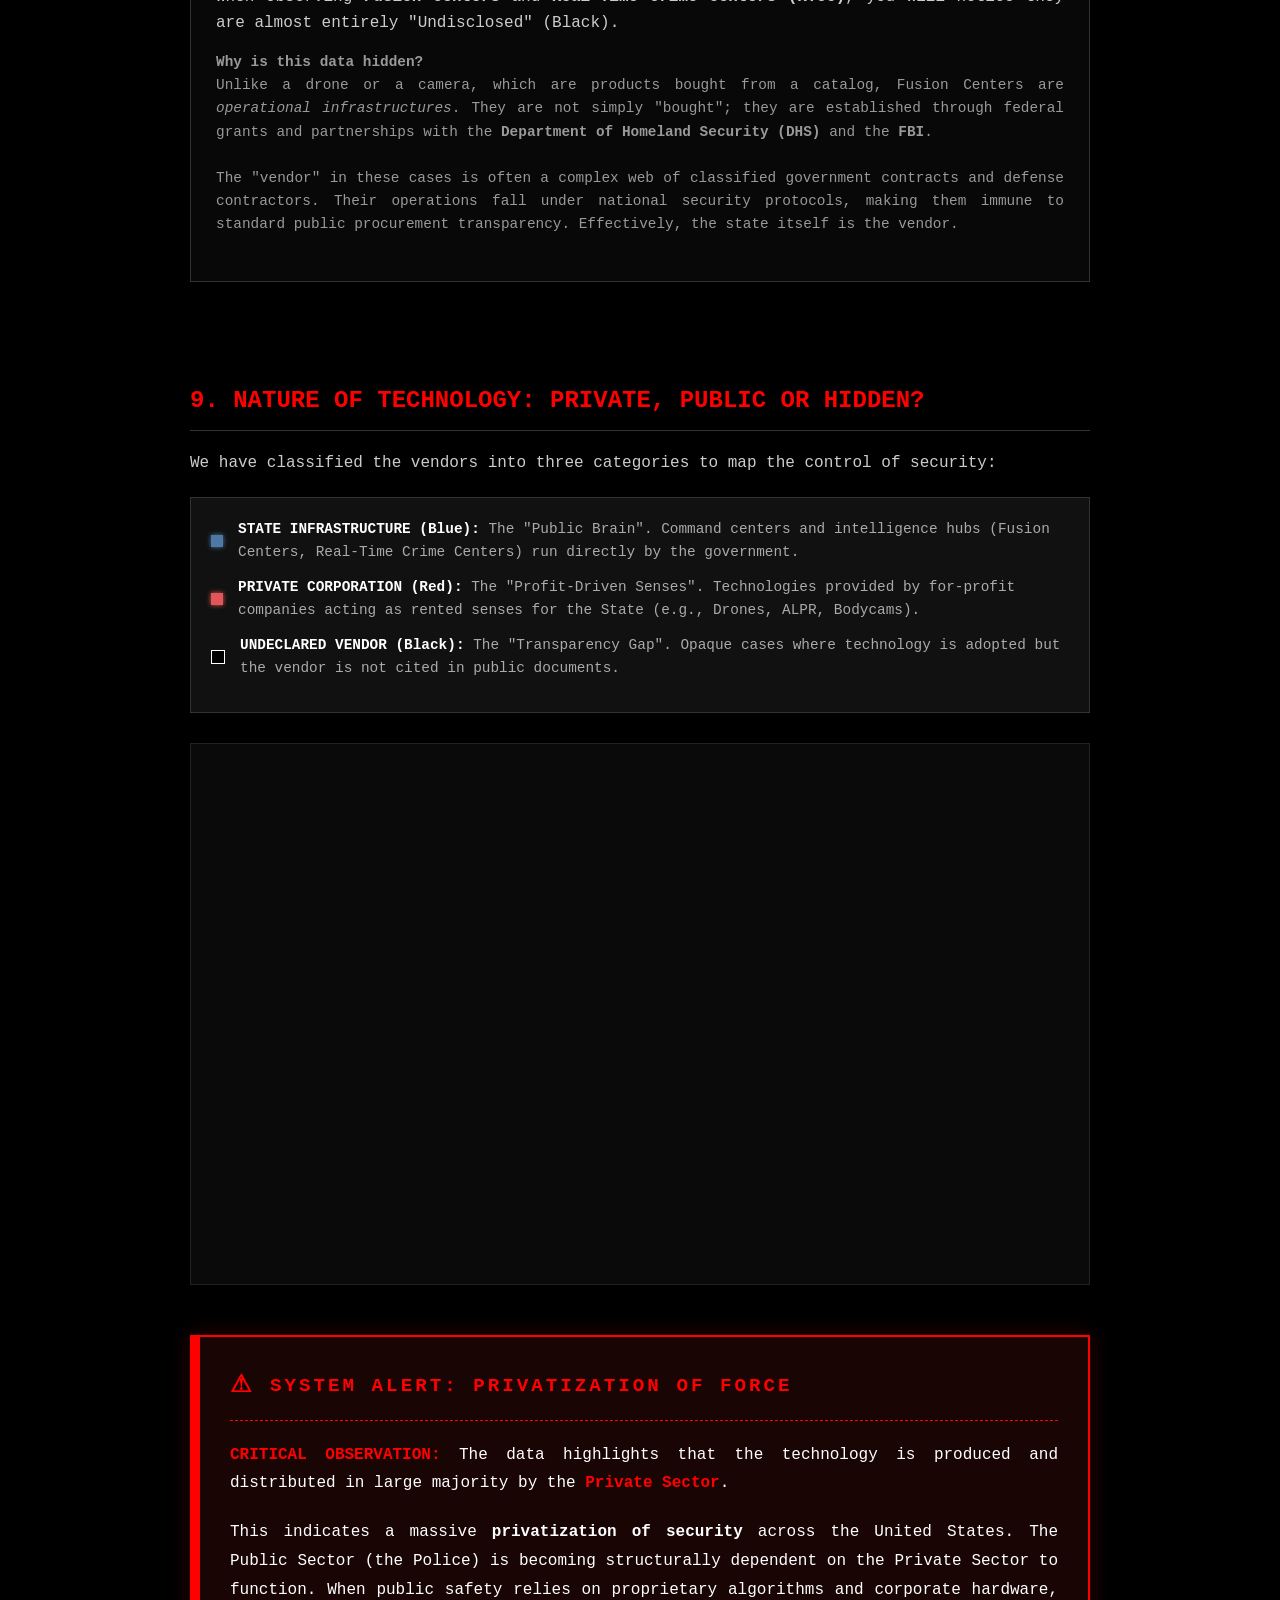
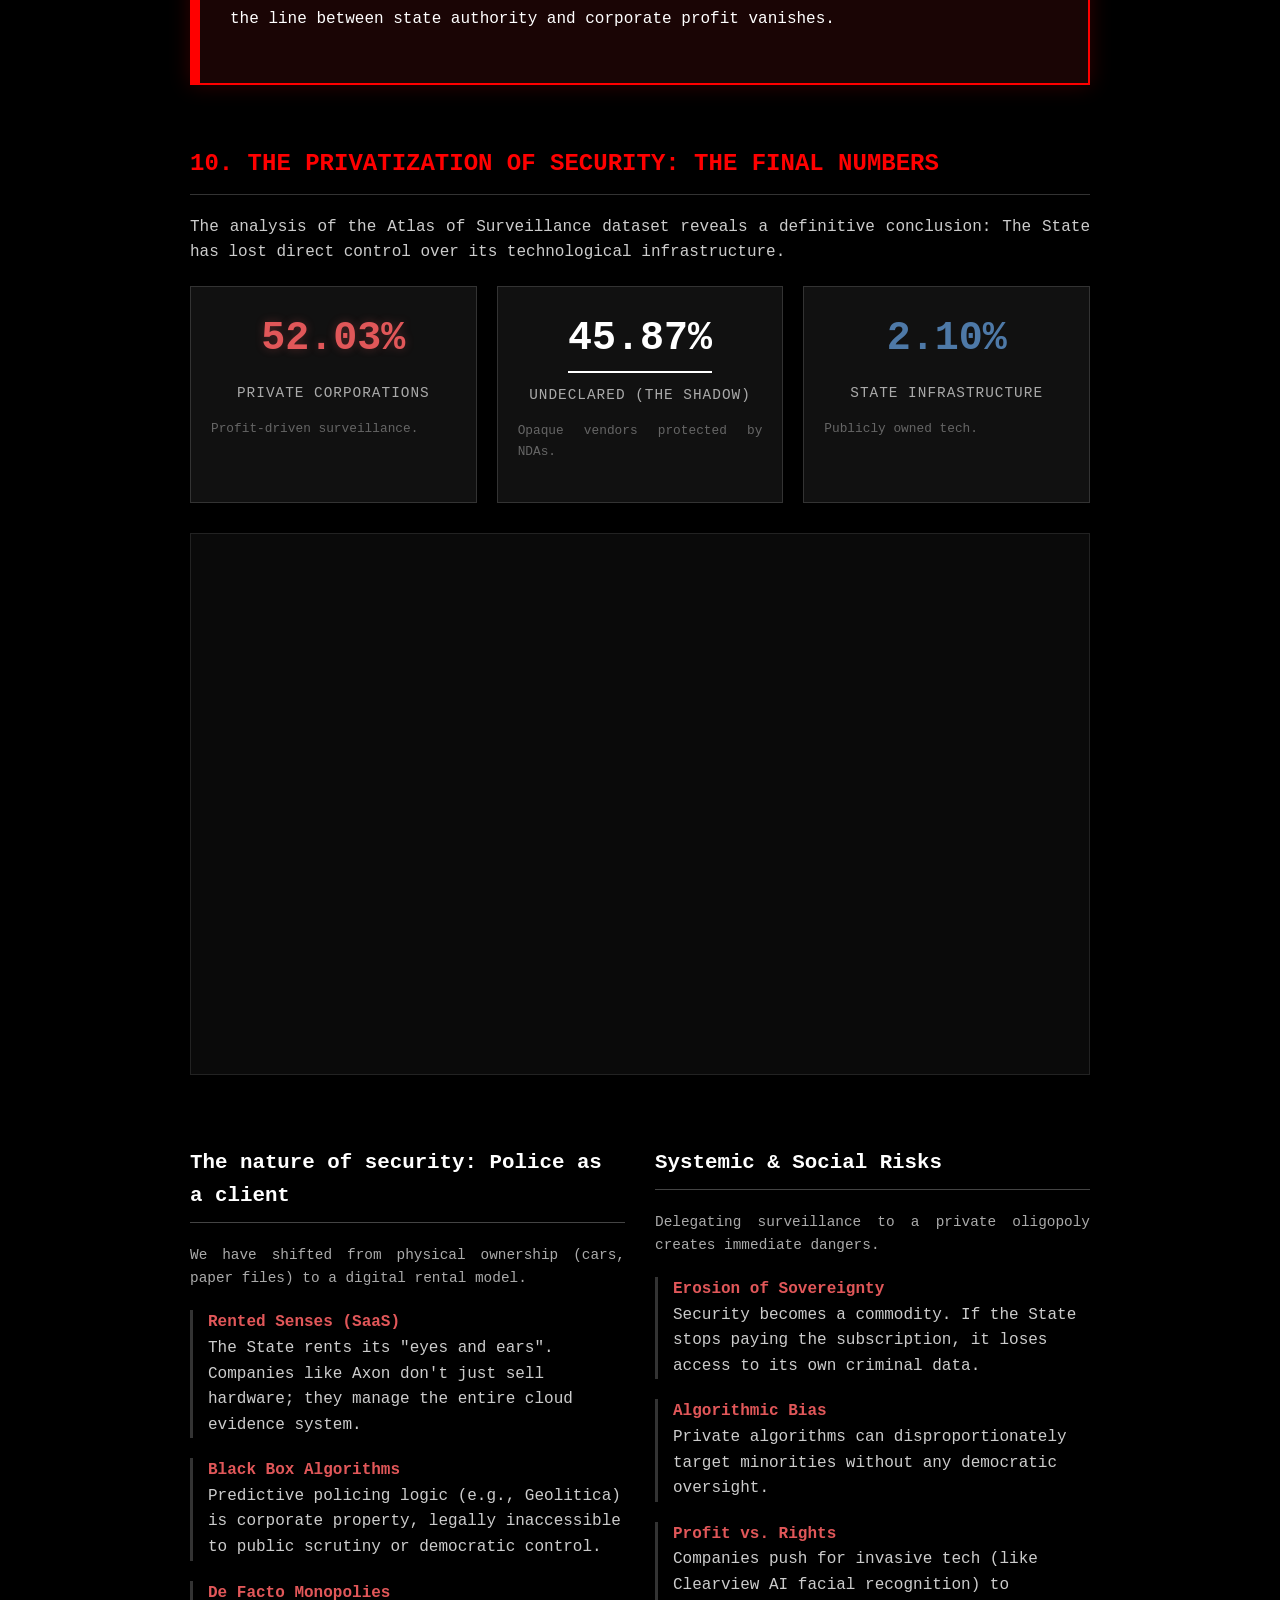
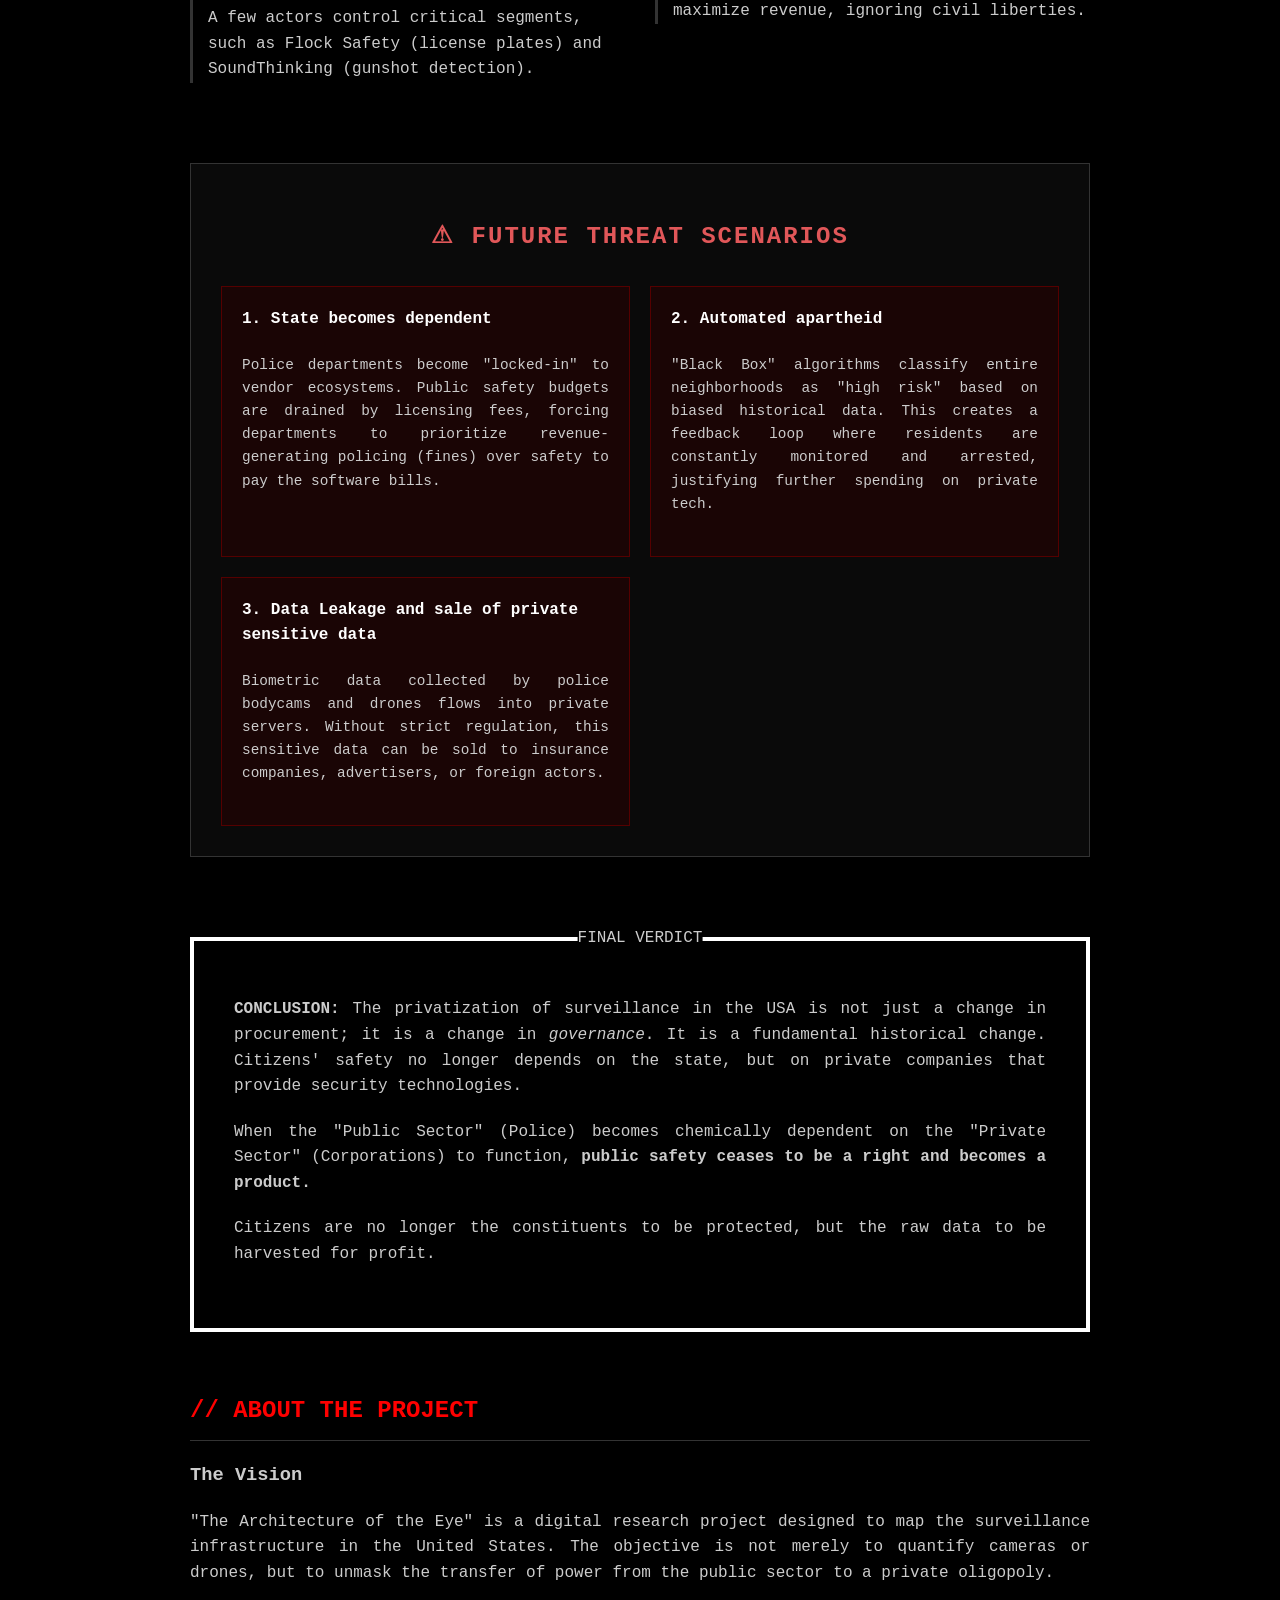
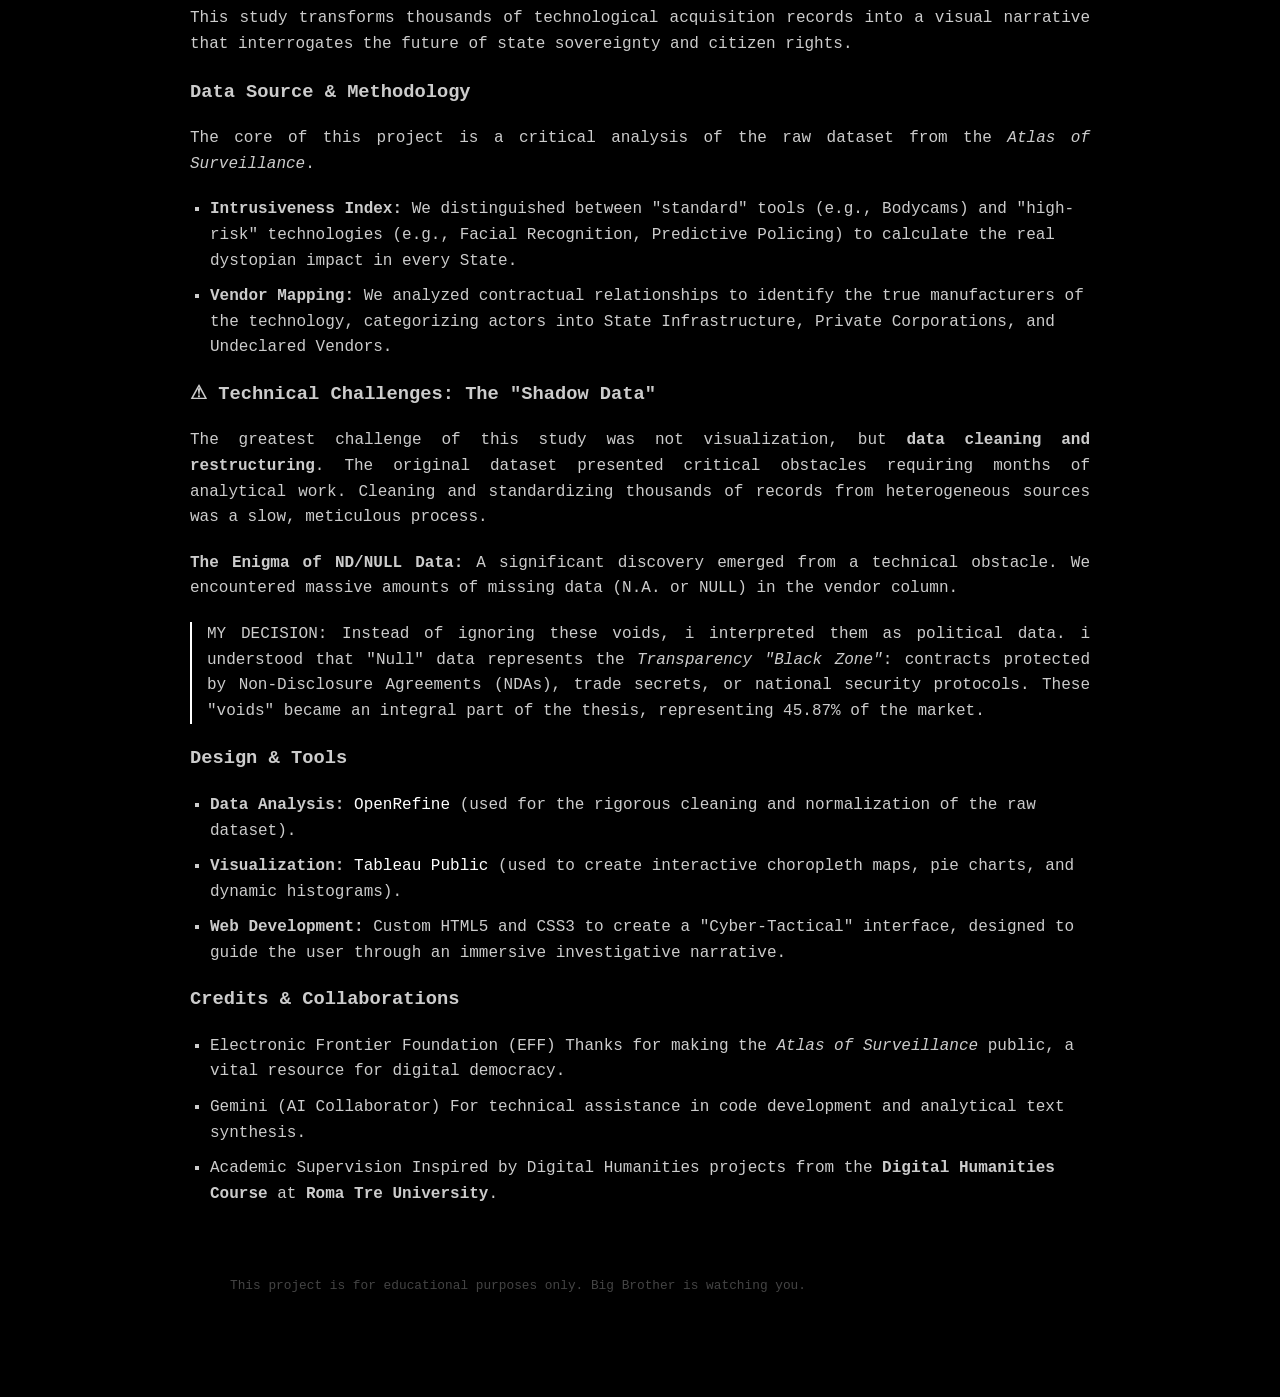
==== commit 5558c933: "Update index.html" ====
--- a/index.html
+++ b/index.html
@@ -552,8 +552,8 @@
             </p>
             <ul>
                 <li><span class="highlight">Technological review:</span> Identifying which specific tools (Drones, Facial Recognition, Bodycams, Real-time crime center) are dominating the market.</li>
-                <li><span class="highlight">Territorial Distribution:</span> Mapping the density of surveillance to find the most "watched" states in the Union.</li>
-                <li><span class="highlight">The Privatization of Security:</span> Discussing the shift from public security to private corporate profit.</li>
+                <li><span class="highlight">Territorial distribution:</span> Mapping the density of surveillance to find the most "watched" states in the Union.</li>
+                <li><span class="highlight">The Privatization of security:</span> Discussing the shift from public security to private corporate profit.</li>
             </ul>
         </section>
 
@@ -562,7 +562,7 @@
             
             <p>
                 The following <span class="highlight">Choropleth Map</span> visualizes the concentration of surveillance technologies across the United States. 
-                The red color gradient represents the density of security technology used per state.
+                The red color gradient represents the density of technology purchased and implemented in police departments.
             </p>
 
             <div class='tableauPlaceholder' id='viz1771241209057' style='position: relative; margin: 30px 0;'>
@@ -1383,13 +1383,13 @@
                         </p>
                     </div>
                     <div class="scenario-card">
-                        <h4>2. Automated Apartheid</h4>
+                        <h4>2. Automated apartheid</h4>
                         <p style="font-size:0.9rem; color:#ccc;">
                             "Black Box" algorithms classify entire neighborhoods as "high risk" based on biased historical data. This creates a feedback loop where residents are constantly monitored and arrested, justifying further spending on private tech.
                         </p>
                     </div>
                     <div class="scenario-card">
-                        <h4>3. Data Leakage & Sale</h4>
+                        <h4>3. Data Leakage and sale of private sensitive data</h4>
                         <p style="font-size:0.9rem; color:#ccc;">
                             Biometric data collected by police bodycams and drones flows into private servers. Without strict regulation, this sensitive data can be sold to insurance companies, advertisers, or foreign actors.
                         </p>
@@ -1400,7 +1400,7 @@
             <div class="thesis-conclusion">
                 <div class="thesis-text">
                     <p>
-                        <strong>CONCLUSION:</strong> The privatization of surveillance in the USA is not just a change in procurement; it is a change in <em>governance</em>.
+                        <strong>CONCLUSION:</strong> The privatization of surveillance in the USA is not just a change in procurement; it is a change in <em>governance</em>. It is a fundamental historical change. Citizens' safety no longer depends on the state, but on private companies that provide security technologies.
                     </p>
                     <p>
                         When the "Public Sector" (Police) becomes chemically dependent on the "Private Sector" (Corporations) to function, <strong>public safety ceases to be a right and becomes a product.</strong>
@@ -1508,3 +1508,4 @@
 
 
 
+
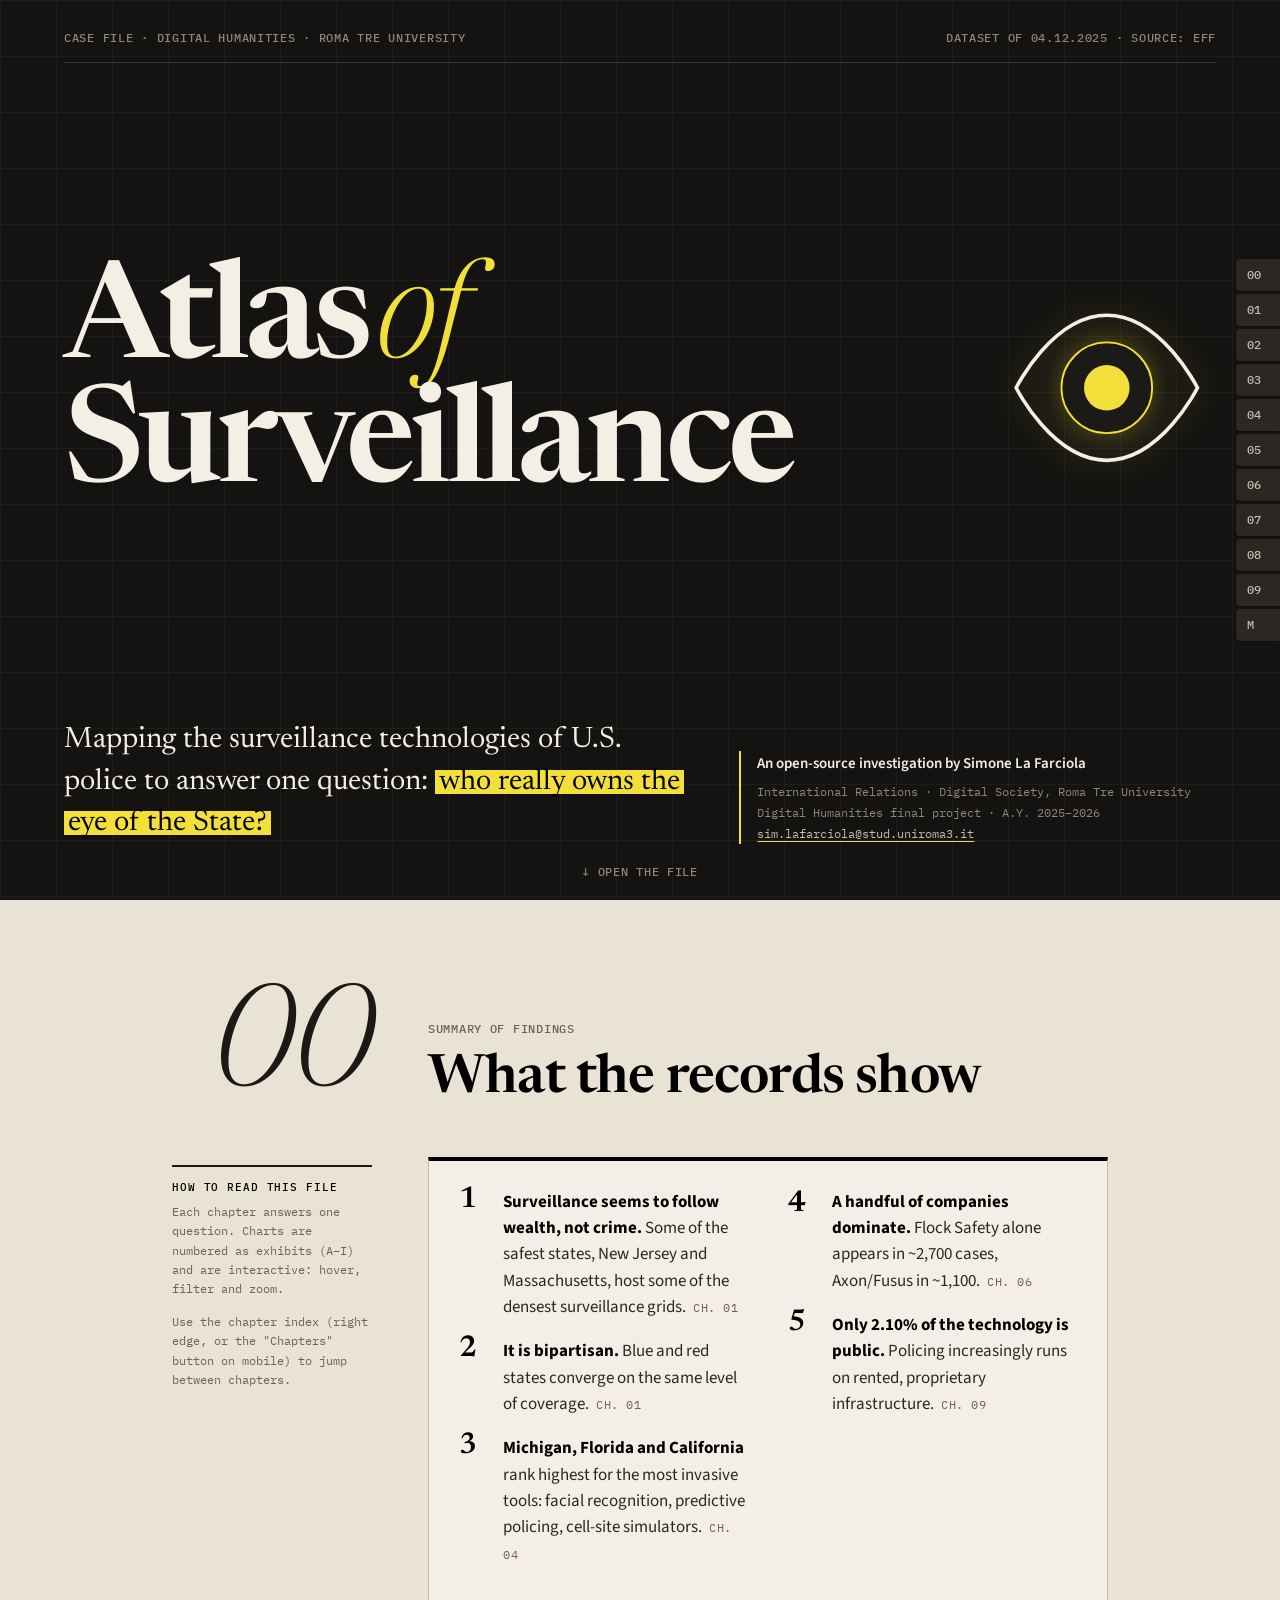
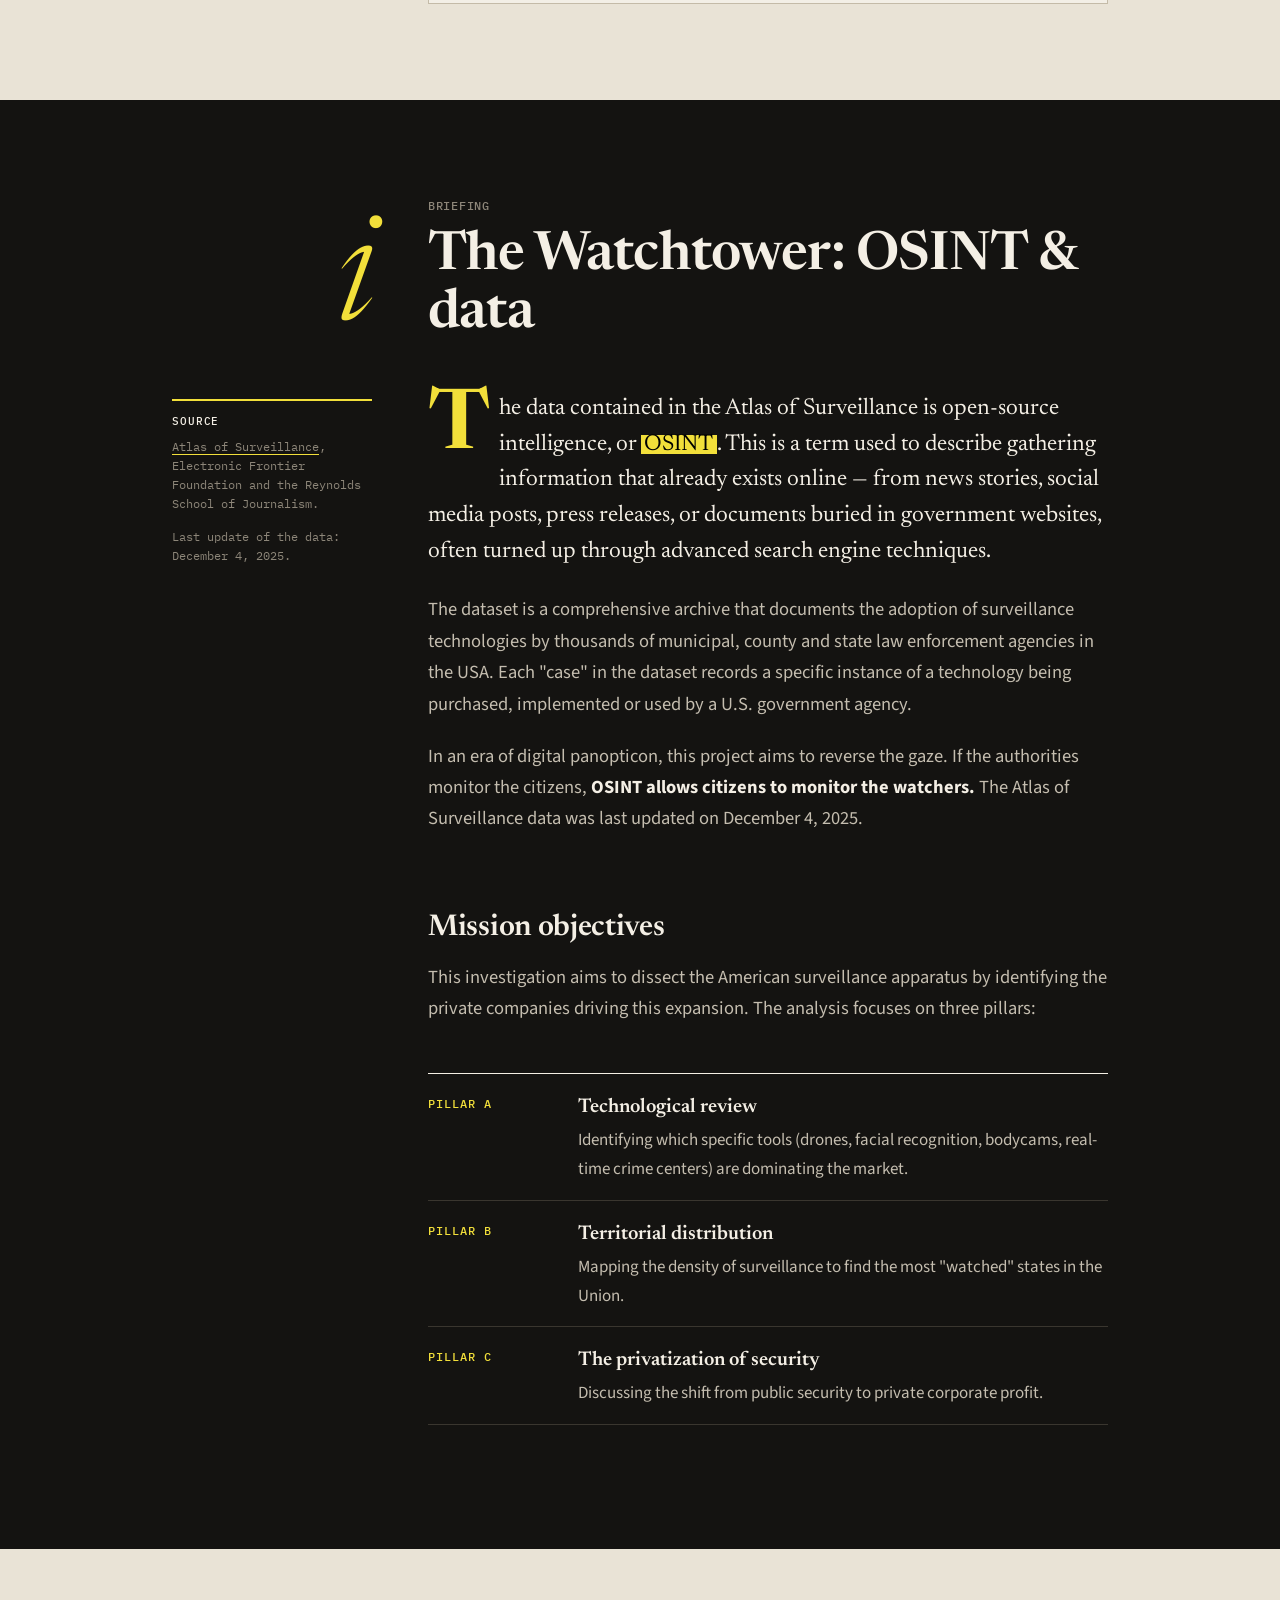
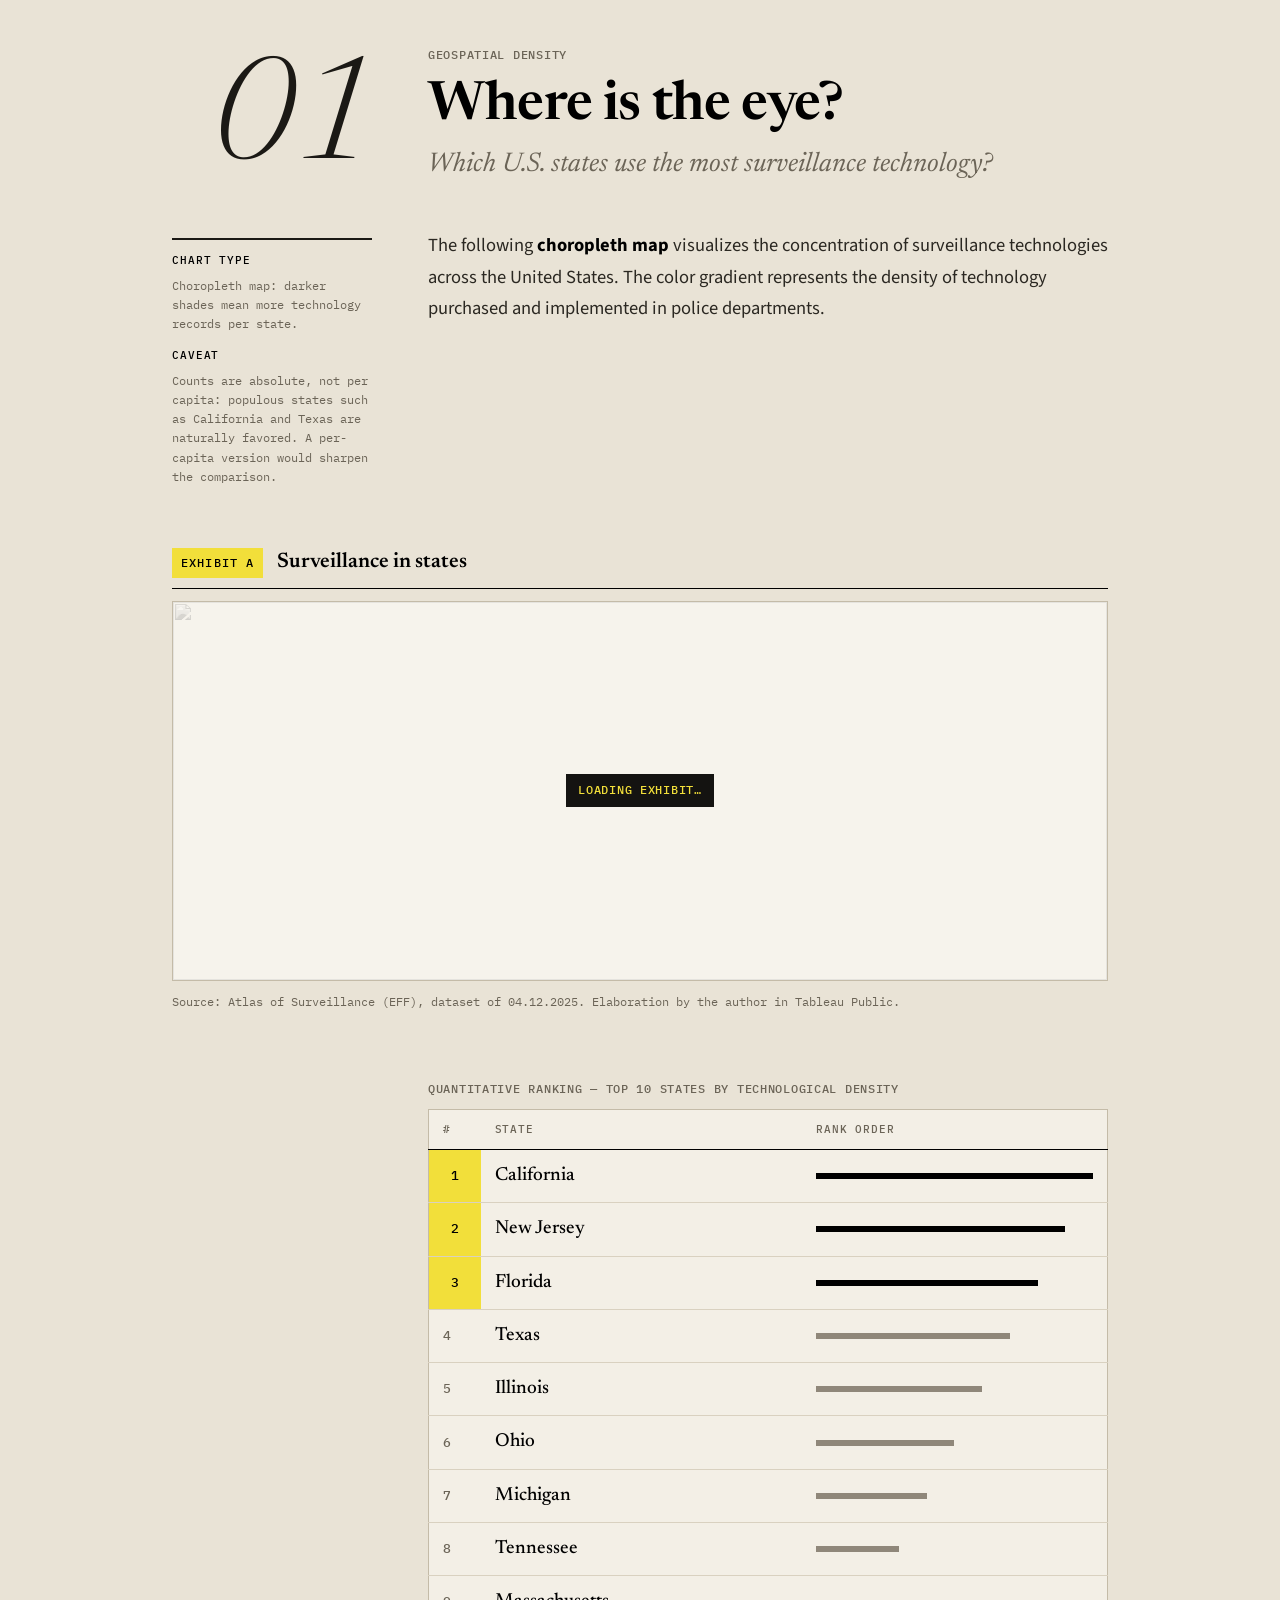
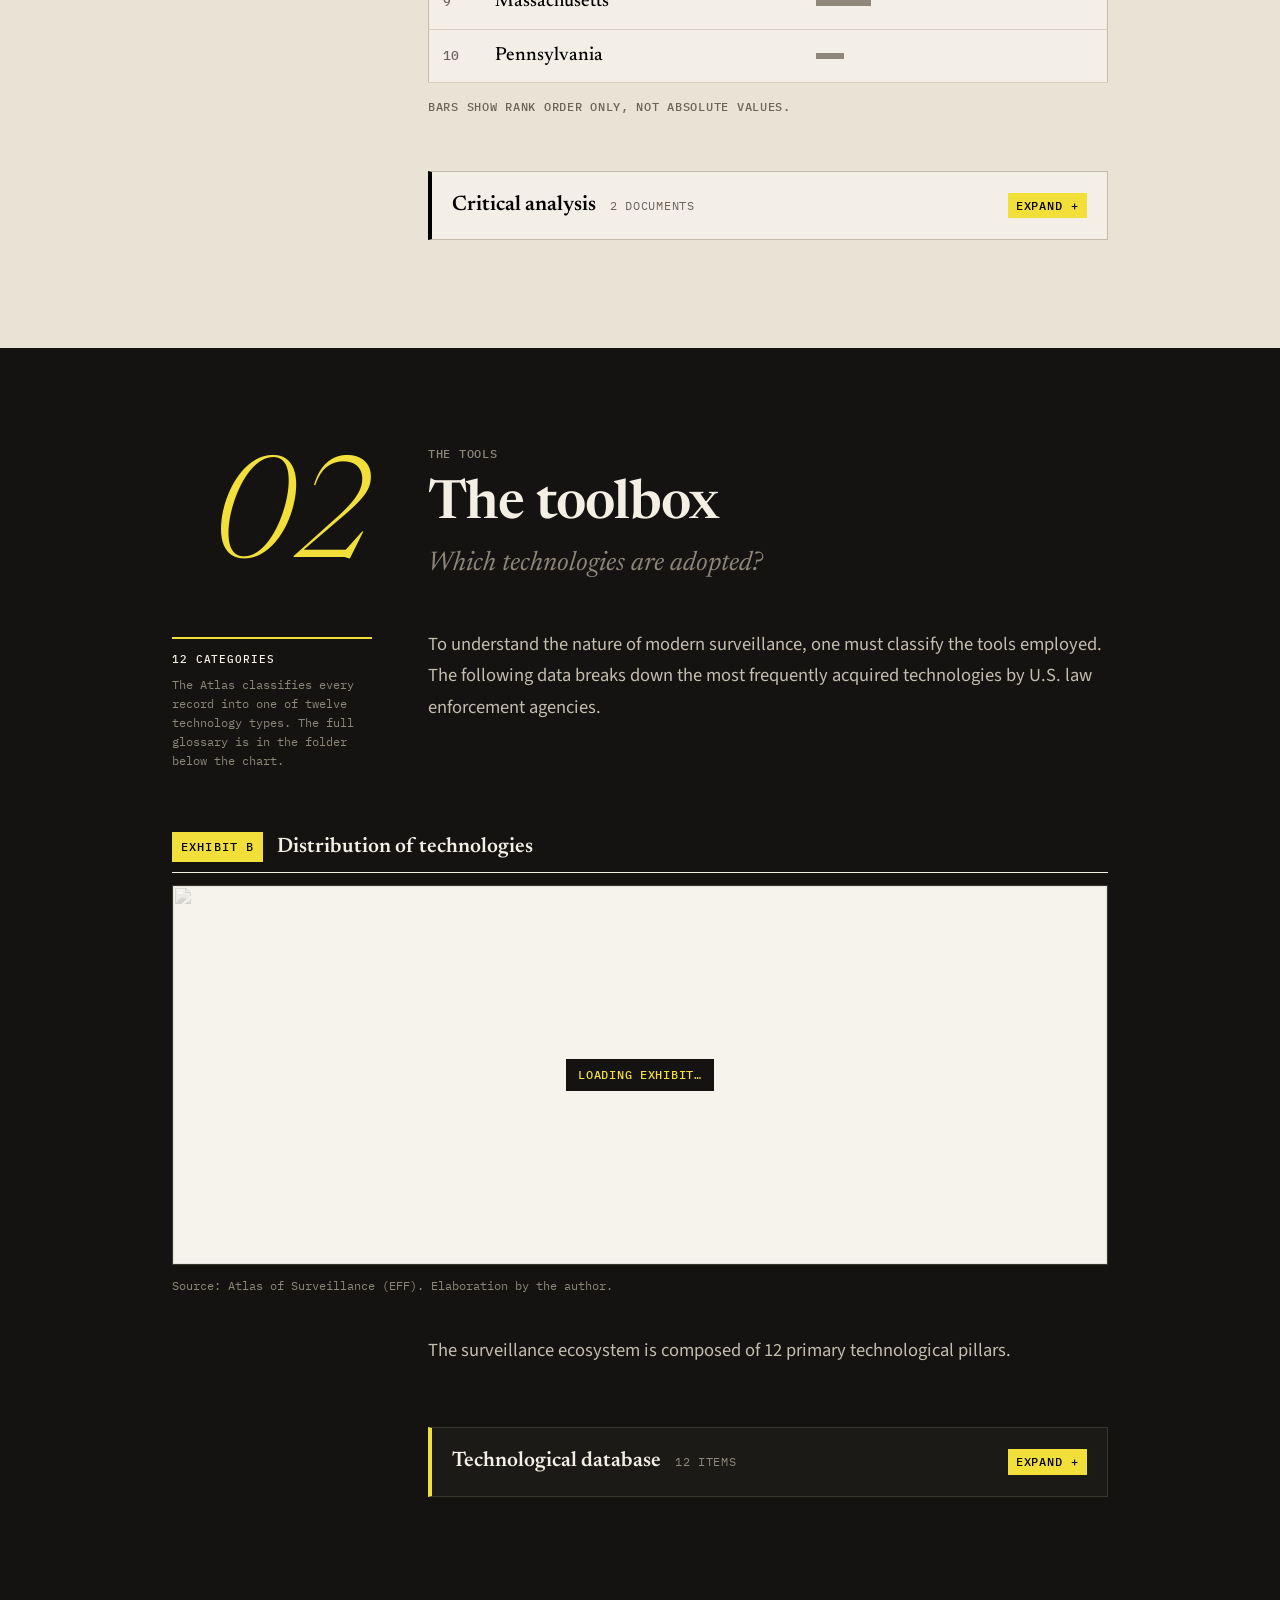
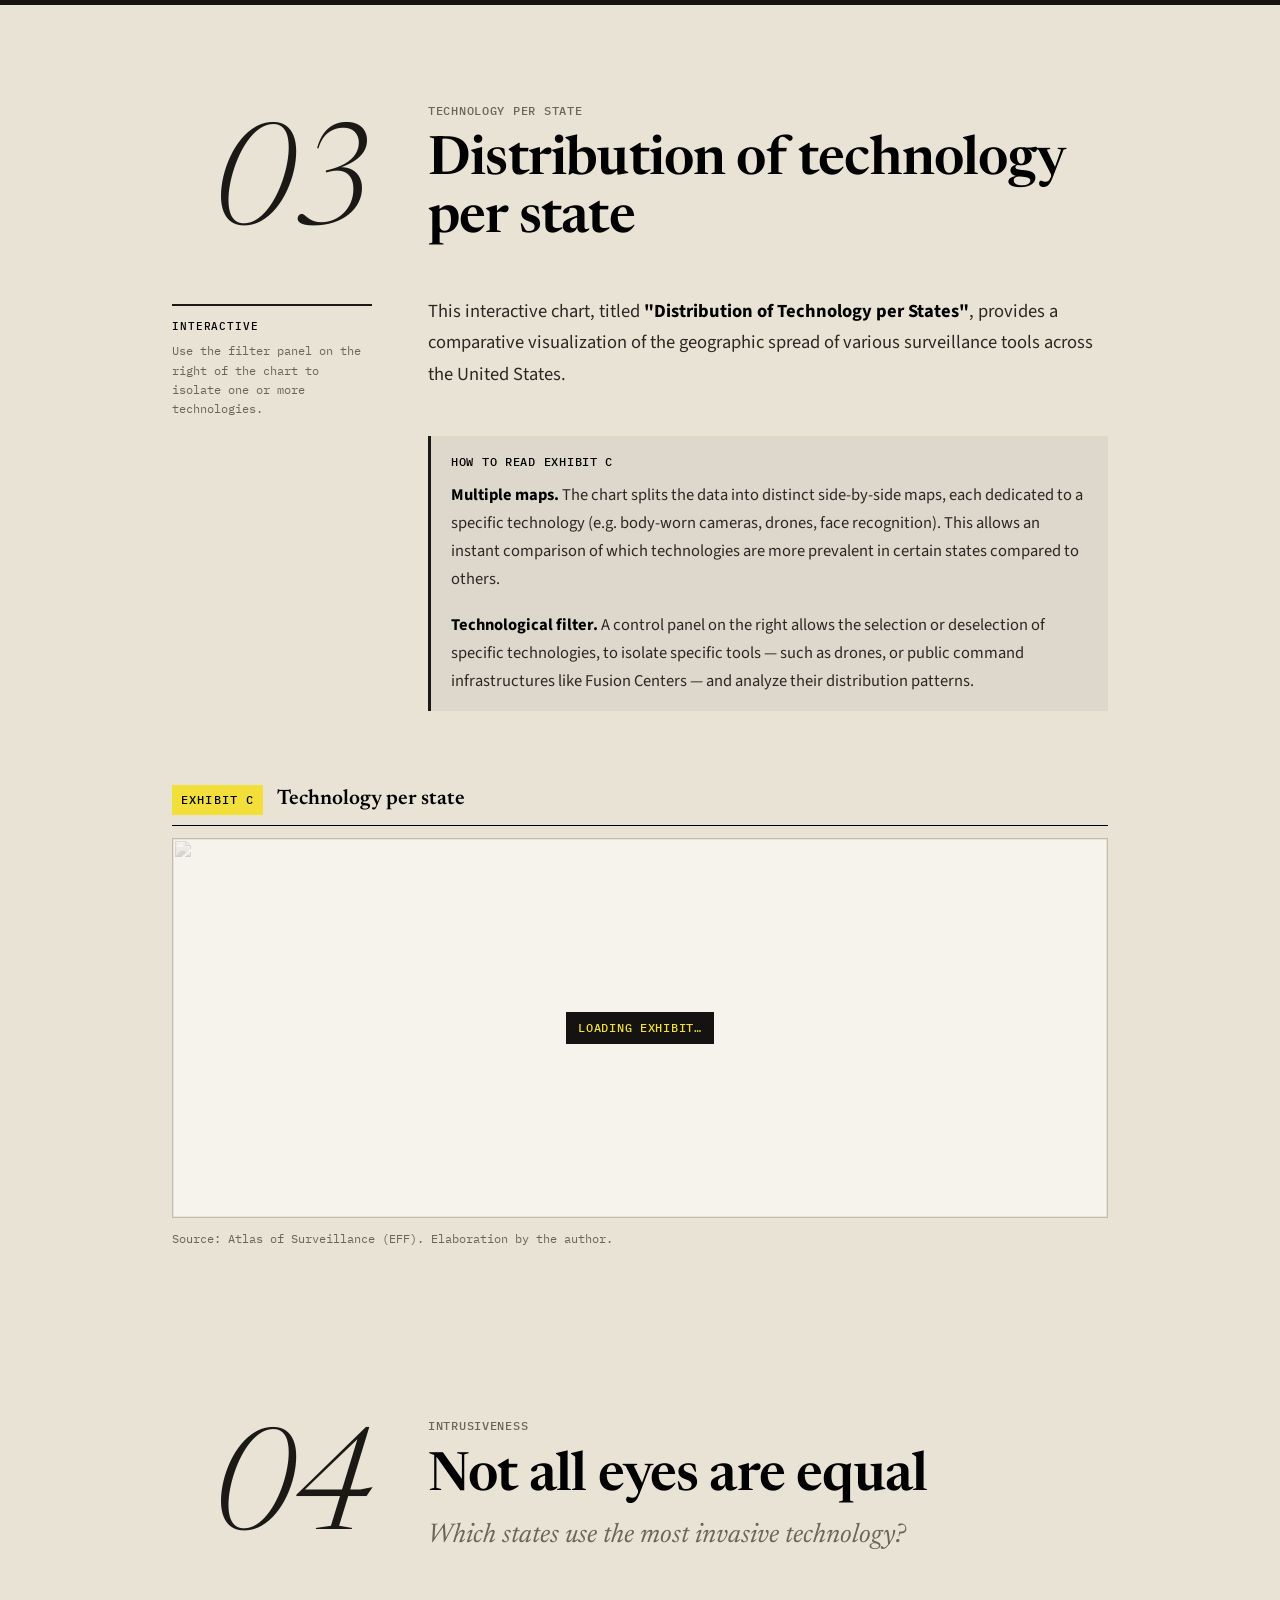
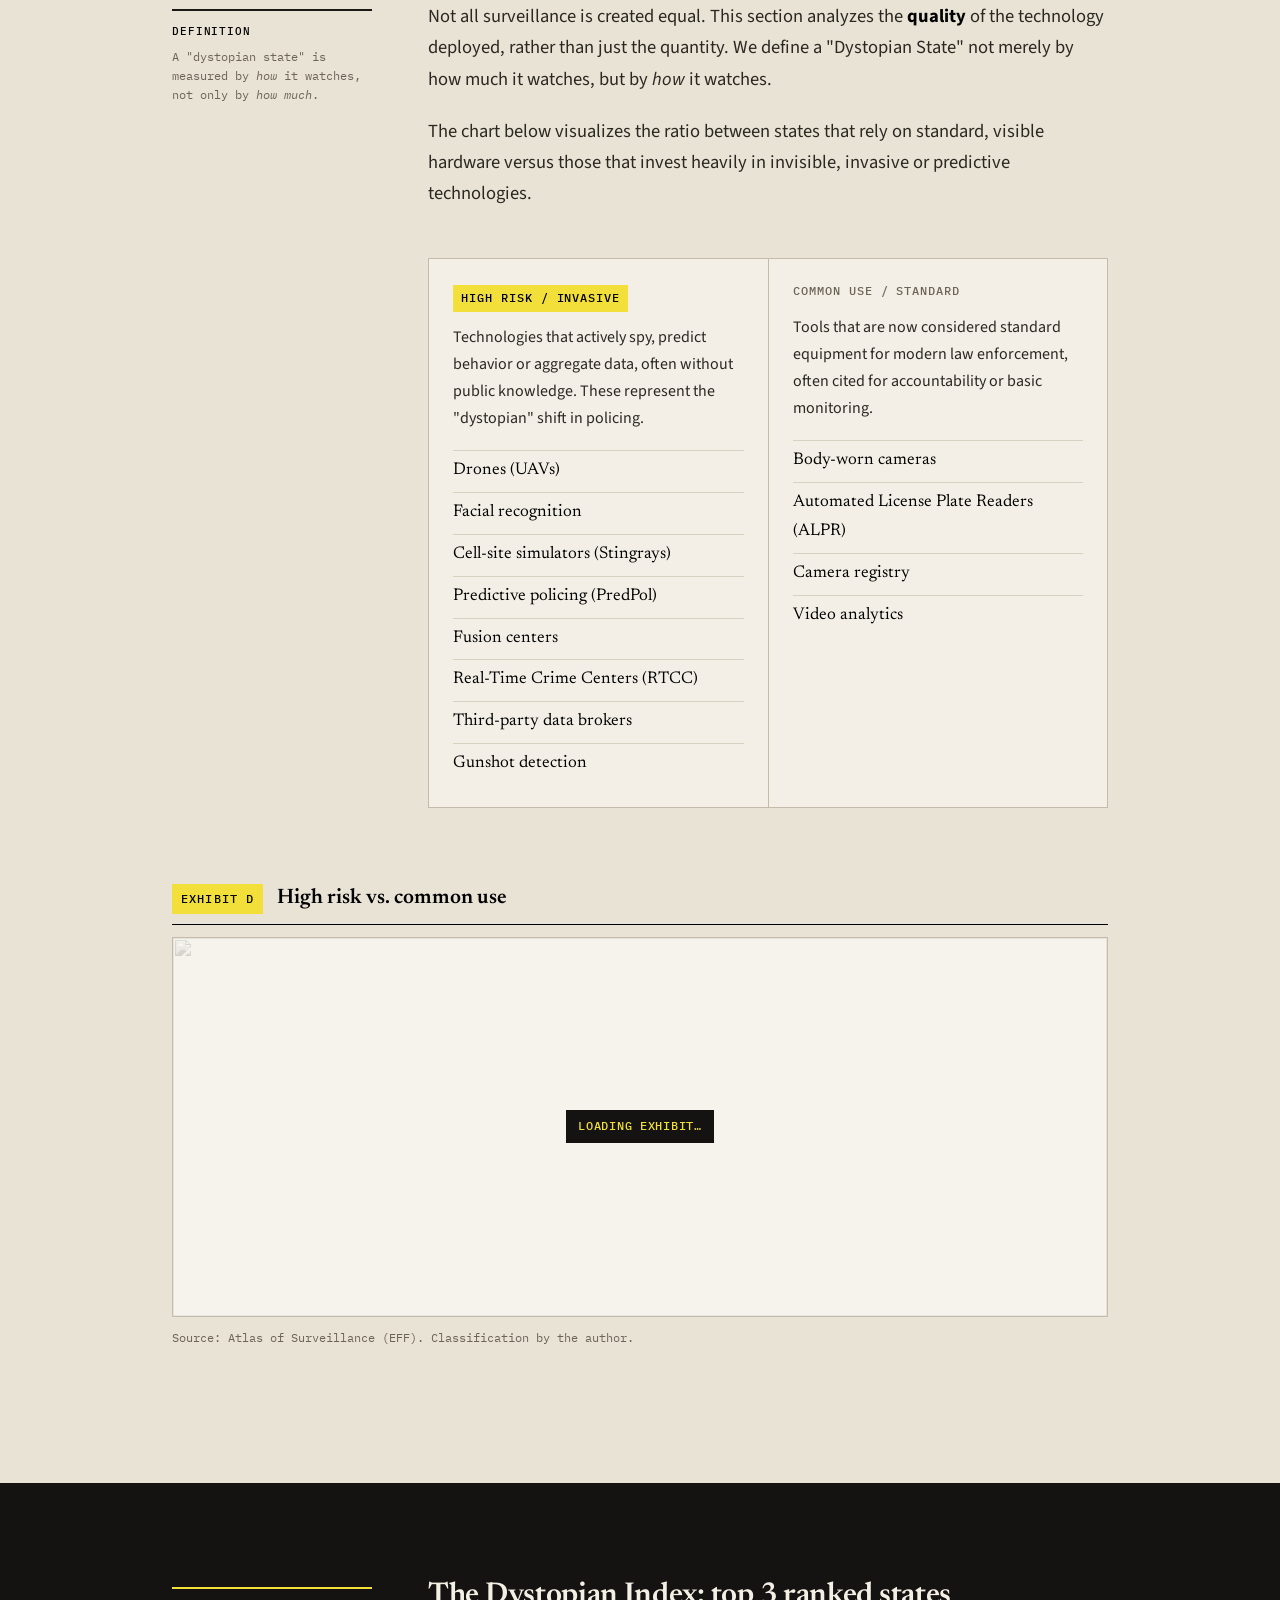
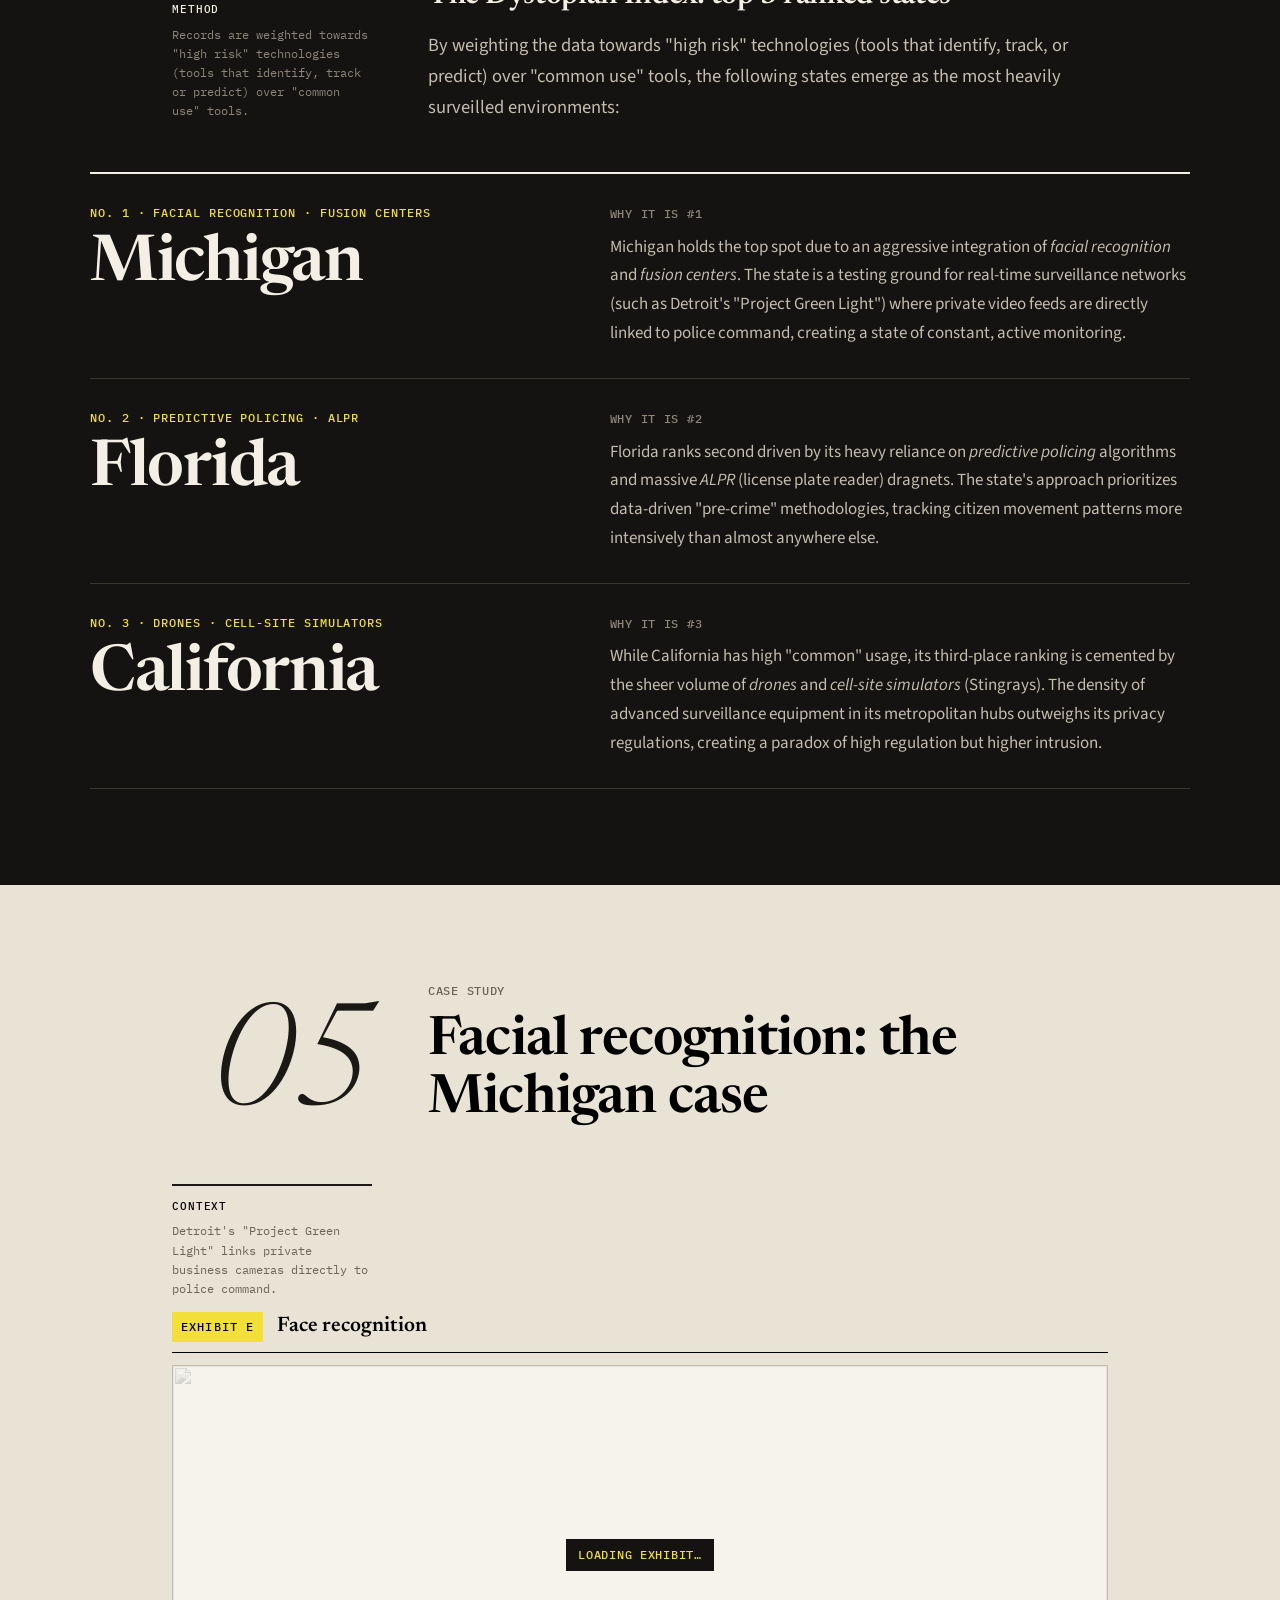
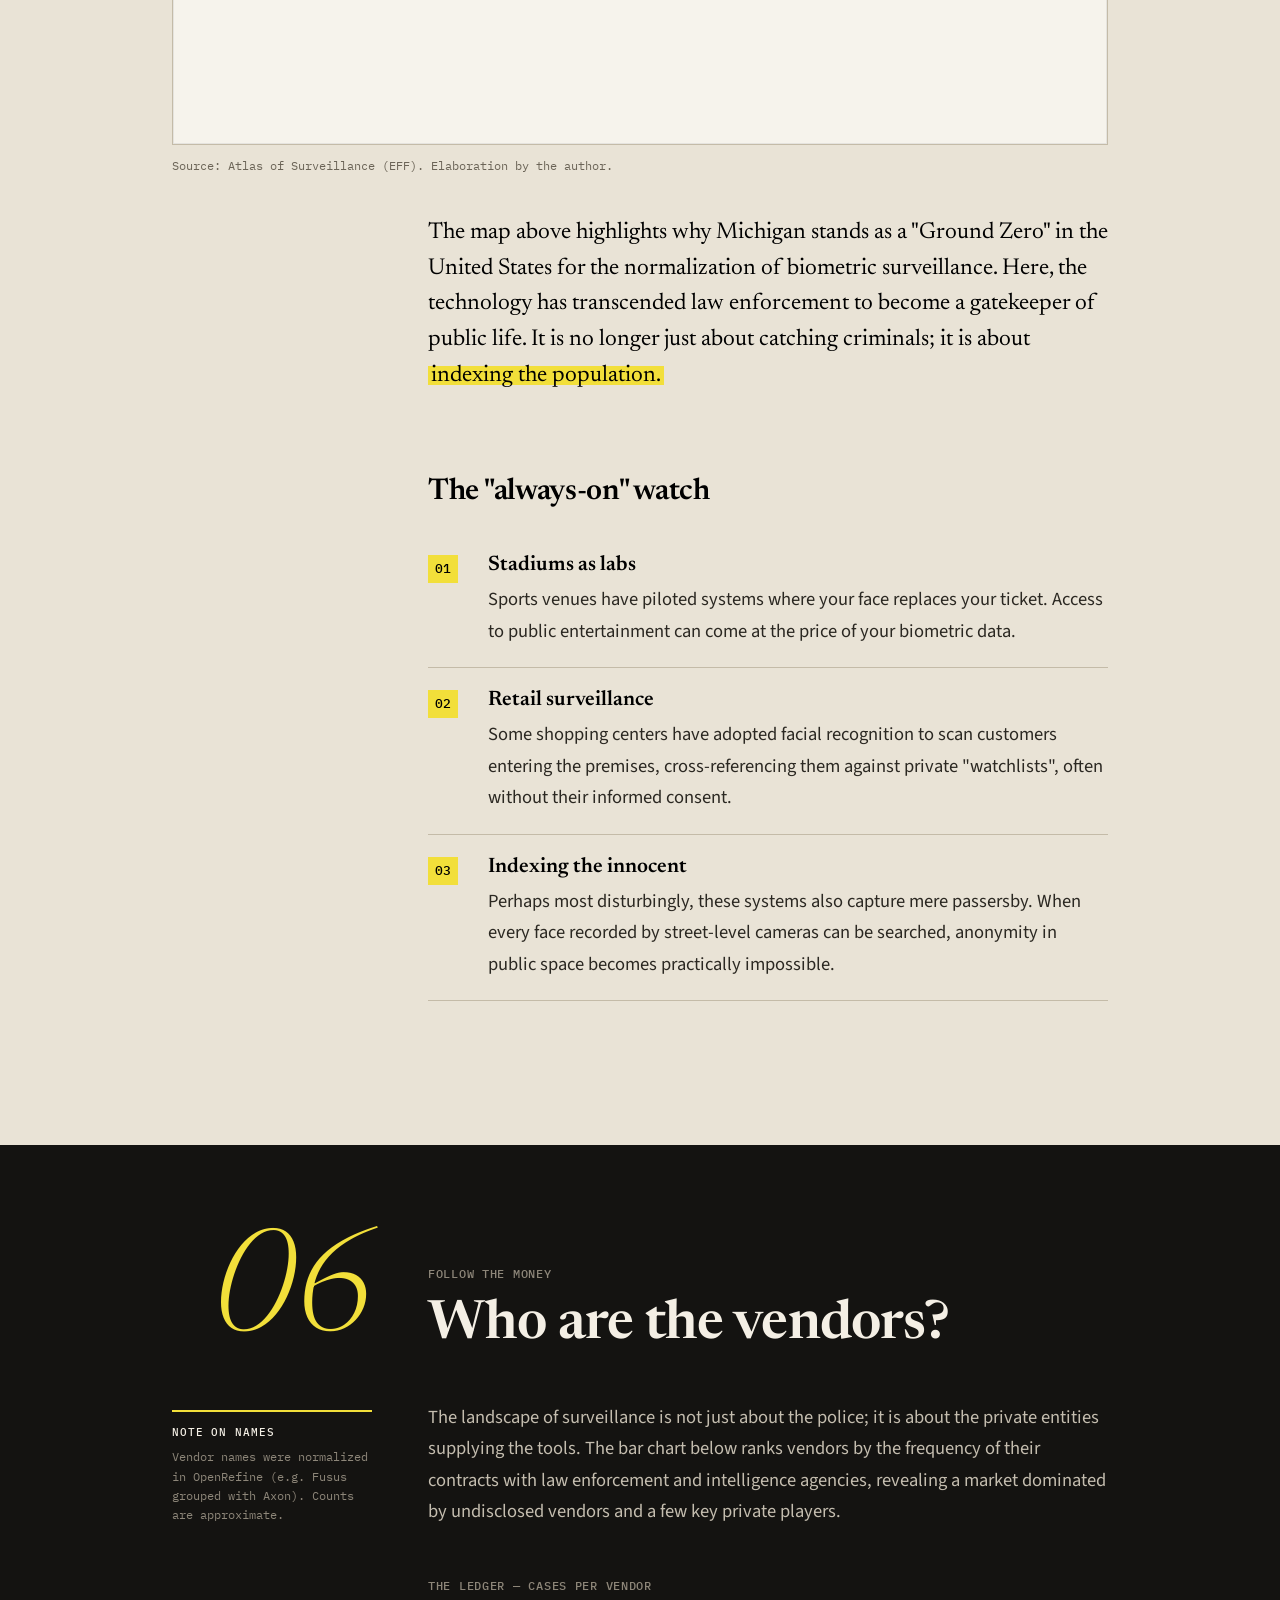
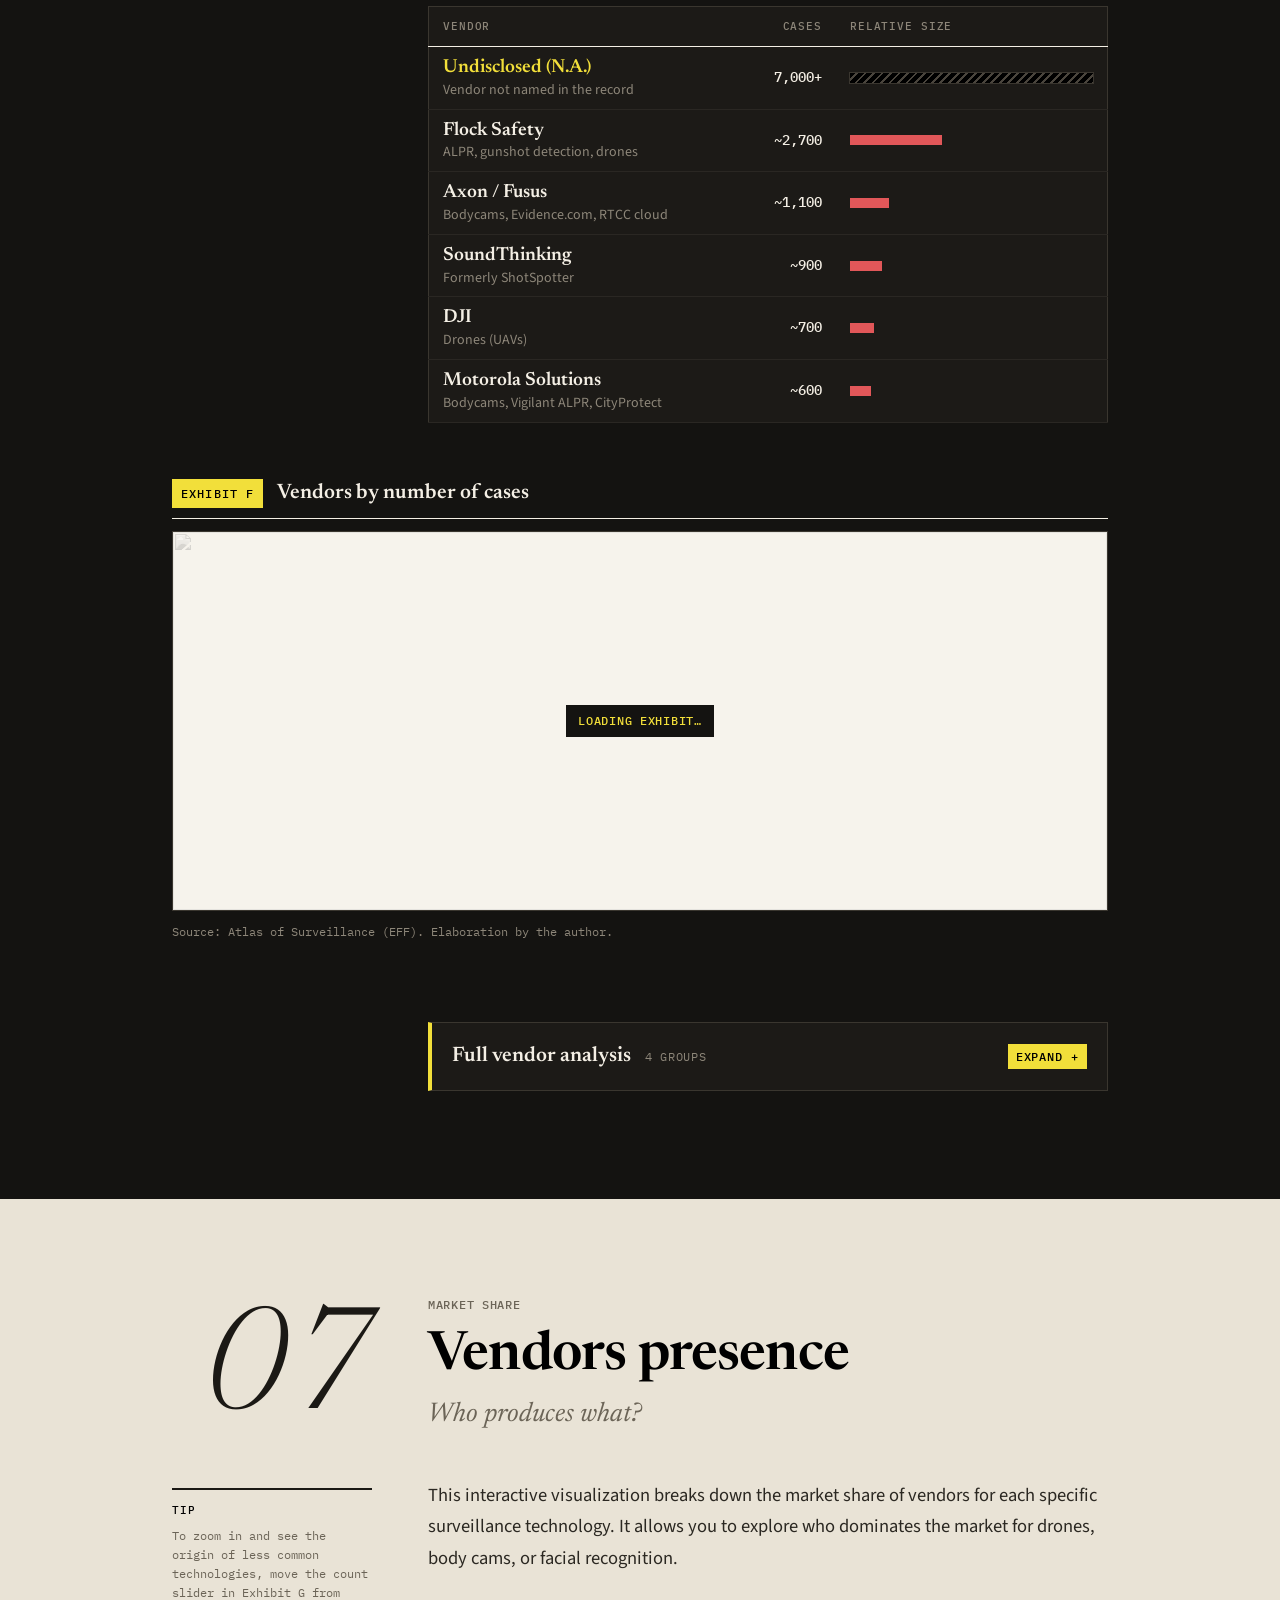
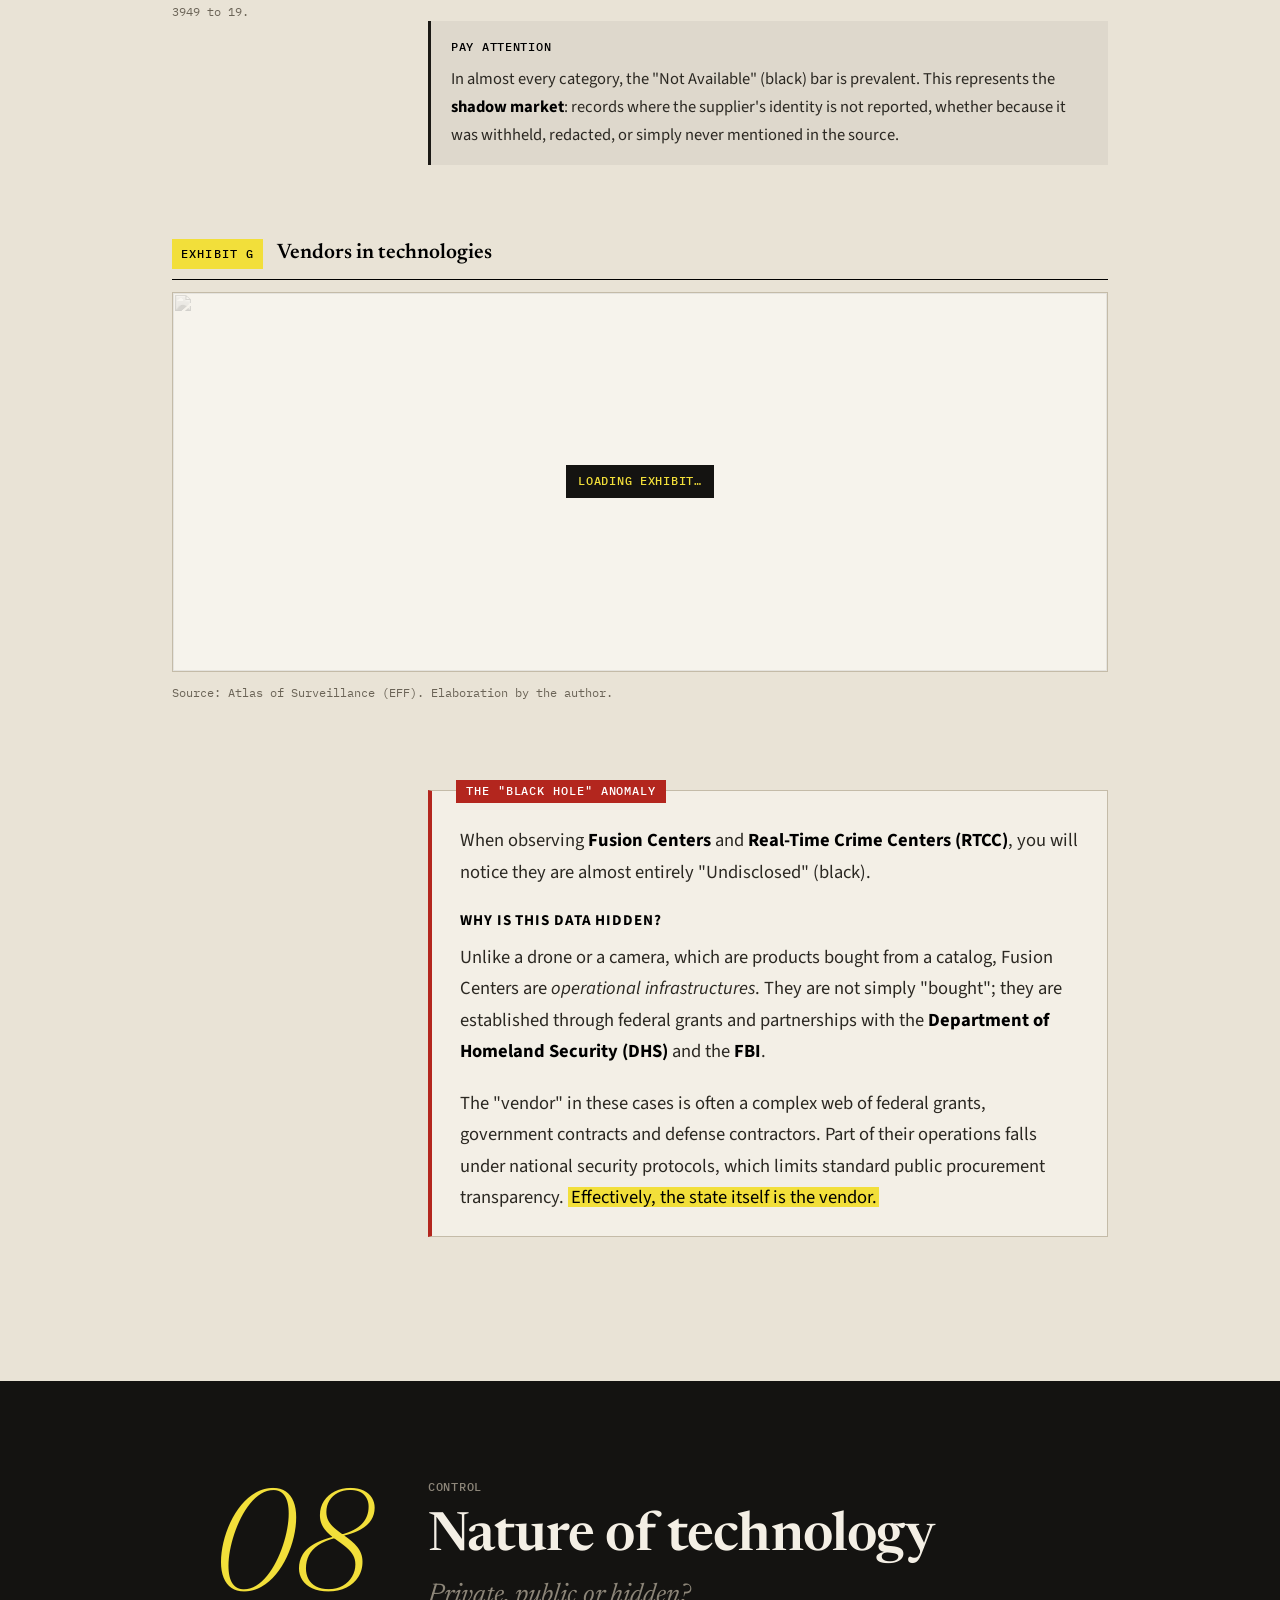
==== commit 98748dac: "Add files via upload" ====
--- a/index.html
+++ b/index.html
@@ -1,1511 +1,1014 @@
-<!DOCTYPE html>
-<html lang="en">
-<head>
-    <meta charset="UTF-8">
-    <meta name="viewport" content="width=device-width, initial-scale=1.0">
-    <title>ATLAS OF SURVEILLANCE | Digital Humanities Project of Simone La Farciola Internationa Relations in Digital Society ROMATRE student </title>
-    <style>
-        /* CSS - DESIGN 1984 CONCEPT */
-        body {
-            background-color: #000;
-            color: #ccc;
-            font-family: 'Courier New', Courier, monospace;
-            margin: 0;
-            padding: 0;
-            line-height: 1.6;
-        }
-
-        .container {
-            max-width: 900px;
-            margin: 0 auto;
-            padding: 40px 20px;
-        }
-
-        /* L'OCCHIO REALISTICO (SVG) */
-        .eye-header {
-            text-align: center;
-            padding: 40px 0;
-        }
-
-        svg#big-brother-eye {
-            width: 200px;
-            filter: drop-shadow(0 0 15px rgba(255, 0, 0, 0.7));
-            animation: blink 5s infinite;
-        }
-
-        @keyframes blink {
-            0%, 90%, 100% { transform: scaleY(1); }
-            95% { transform: scaleY(0.1); }
-        }
-
-        h1 {
-            color: #ff0000;
-            font-size: 3.5rem;
-            text-align: center;
-            letter-spacing: 10px;
-            margin-top: 0;
-            text-transform: uppercase;
-            font-weight: bold;
-        }
-
-        .subtitle {
-            text-align: center;
-            font-style: italic;
-            color: #888;
-            margin-bottom: 50px;
-        }
-
-        h2 {
-            color: #ff0000;
-            border-bottom: 1px solid #333;
-            padding-bottom: 10px;
-            text-transform: uppercase;
-            margin-top: 60px;
-        }
-
-        p { margin-bottom: 20px; text-align: justify; }
-
-        .highlight { color: #ff0000; font-weight: bold; }
-
-        a { color: #ff0000; text-decoration: none; border-bottom: 1px dashed #ff0000; }
-        a:hover { background: #ff0000; color: #000; }
-
-        /* BOX PER I GRAFICI TABLEAU */
-        .viz-container {
-            background: #0a0a0a;
-            border: 1px solid #222;
-            padding: 20px;
-            margin: 30px 0;
-            min-height: 500px; /* Spazio per caricamento */
-        }
-
-        /* --- STILE PER IL DOSSIER (MENU A TENDINA) --- */
-        details {
-            margin-top: 40px;
-            border: 1px solid #333;
-            background: #080808;
-            transition: all 0.3s ease;
-        }
-
-        summary {
-            padding: 20px;
-            cursor: pointer;
-            color: #ff0000;
-            font-weight: bold;
-            text-transform: uppercase;
-            font-size: 1.1em;
-            list-style: none; /* Toglie il triangolo standard */
-            outline: none;
-            background-color: #050505;
-            border-bottom: 1px solid #111;
-        }
-
-        /* Hack per nascondere il triangolo su Chrome/Safari */
-        summary::-webkit-details-marker {
-            display: none;
-        }
-
-        summary:hover {
-            background-color: #1a1a1a;
-            color: #fff;
-        }
-
-        /* Contenuto che appare quando apri */
-        .analysis-content {
-            padding: 25px;
-            border-top: 1px solid #ff0000; /* Linea rossa quando aperto */
-            animation: fadeIn 0.8s;
-        }
-
-        @keyframes fadeIn {
-            from { opacity: 0; transform: translateY(-10px); }
-            to { opacity: 1; transform: translateY(0); }
-        }
-
-        /* INFO/ABOUT SECTION */
-        .about-section {
-            background: #111;
-            padding: 30px;
-            border-top: 3px solid #ff0000;
-            margin-top: 100px;
-            font-size: 0.9rem;
-        }
-
-        ul { list-style: square; padding-left: 20px; }
-        li { margin-bottom: 10px; }
-
-        footer {
-            text-align: center;
-            padding: 40px;
-            color: #444;
-            font-size: 0.8rem;
-        }
-/* --- STILE PER LA GRIGLIA TECNOLOGIE (NUOVO) --- */
-.tech-grid {
-    display: grid;
-    grid-template-columns: 1fr 1fr; /* 2 colonne */
-    gap: 20px;
-    margin-top: 30px;
-}
-
-.tech-item {
-    background: #080808;
-    border: 1px solid #222;
-    padding: 15px;
-    transition: border-color 0.3s;
-}
-
-.tech-item:hover {
-    border-color: #ff0000;
-}
-
-.tech-title {
-    color: #ff0000;
-    font-weight: bold;
-    display: block;
-    margin-bottom: 8px;
-    text-transform: uppercase;
-    font-size: 0.9rem;
-}
-
-.tech-desc {
-    font-size: 0.85rem;
-    color: #aaa;
-    margin: 0;
-}
-
-/* Responsive: 1 colonna su cellulare */
-@media (max-width: 600px) {
-    .tech-grid { grid-template-columns: 1fr; }
-}
-/* --- NUOVO STILE PER L'ALERT BOX (PUNTO FOCALE) --- */
-.alert-box {
-    border: 2px solid #ff0000;
-    background-color: #1a0505; /* Rosso scurissimo */
-    padding: 30px;
-    margin-top: 50px;
-    margin-bottom: 50px;
-    position: relative;
-    box-shadow: 0 0 20px rgba(255, 0, 0, 0.3);
-    border-left: 10px solid #ff0000; /* Banda laterale spessa */
-}
-
-.alert-box h3 {
-    color: #ff0000;
-    margin-top: 0;
-    border-bottom: 1px dashed #ff0000;
-    padding-bottom: 15px;
-    letter-spacing: 3px;
-    font-size: 1.2rem;
-    display: flex;
-    align-items: center;
-}
-
-.alert-box h3::before {
-    content: "⚠";
-    font-size: 1.5rem;
-    margin-right: 15px;
-}
-
-.alert-text {
-    font-size: 1rem;
-    color: #fff;
-    line-height: 1.8;
-}
-
-/* Stile per la legenda dei colori */
-.legend-item { display: flex; align-items: center; margin-bottom: 10px; }
-.dot { height: 12px; width: 12px; display: inline-block; margin-right: 10px; }
-.dot-blue { background-color: #4e79a7; box-shadow: 0 0 5px #4e79a7; } /* Blu Tableau */
-.dot-red { background-color: #e15759; box-shadow: 0 0 5px #e15759; }  /* Rosso Tableau */
-.dot-black { background-color: #555; border: 1px solid #777; }
-
-/* --- STILE PER LA SEZIONE VENDOR E ALERT (NUOVO) --- */
-
-/* Legenda dei colori */
-.legend-container {
-    background: #111;
-    padding: 20px;
-    border: 1px solid #333;
-    margin-bottom: 30px;
-}
-
-.legend-item { 
-    display: flex; 
-    align-items: center; 
-    margin-bottom: 12px; 
-    font-size: 0.9rem;
-    color: #fff; /* Assicura che il testo sia bianco */
-}
-
-.dot { 
-    height: 12px; 
-    width: 12px; 
-    display: inline-block; 
-    margin-right: 15px; 
-    flex-shrink: 0; 
-}
-
-/* Colori specifici */
-.dot-blue { background-color: #4e79a7; box-shadow: 0 0 5px #4e79a7; } /* Blu - Pubblico */
-.dot-red { background-color: #e15759; box-shadow: 0 0 5px #e15759; }  /* Rosso - Privato */
-.dot-black { background-color: #000000; border: 1px solid #ffffff; }  /* Nero - Non Dichiarato */
-
-/* Box di Allerta (Punto Focale) */
-.alert-box {
-    border: 2px solid #ff0000;
-    background-color: #1a0505; /* Rosso scurissimo */
-    padding: 30px;
-    margin-top: 50px;
-    margin-bottom: 50px;
-    position: relative;
-    box-shadow: 0 0 20px rgba(255, 0, 0, 0.2);
-    border-left: 10px solid #ff0000; 
-}
-
-.alert-box h3 {
-    color: #ff0000;
-    margin-top: 0;
-    border-bottom: 1px dashed #ff0000;
-    padding-bottom: 15px;
-    letter-spacing: 3px;
-    font-size: 1.2rem;
-    display: flex;
-    align-items: center;
-    text-transform: uppercase;
-}
-
-.alert-box h3::before {
-    content: "⚠"; 
-    font-size: 1.5rem;
-    margin-right: 15px;
-}
-
-.alert-text {
-    font-size: 1rem;
-    color: #fff;
-    line-height: 1.8;
-    text-align: justify; /* Testo giustificato per ordine */
-}
-/* --- STILE PER LA SEZIONE FINALE (VERDETTO) --- */
-
-/* Griglia per i numeri chiave */
-.stat-breakdown {
-    display: grid;
-    grid-template-columns: repeat(auto-fit, minmax(250px, 1fr));
-    gap: 20px;
-    margin-bottom: 30px;
-    text-align: center;
-}
-
-.stat-card {
-    background: #111;
-    border: 1px solid #333;
-    padding: 20px;
-}
-
-.stat-number {
-    font-size: 2.5rem;
-    font-weight: bold;
-    display: block;
-    margin-bottom: 10px;
-}
-
-.stat-label {
-    font-size: 0.9rem;
-    color: #aaa;
-    text-transform: uppercase;
-    letter-spacing: 1px;
-}
-
-/* Colori per i numeri */
-.num-red { color: #e15759; text-shadow: 0 0 10px rgba(225, 87, 89, 0.3); }
-.num-black { color: #fff; border-bottom: 2px solid #fff; display: inline-block; } /* Bianco per contrasto su sfondo nero */
-.num-blue { color: #4e79a7; }
-
-/* Contenitori di Analisi (SaaS e Rischi) */
-.analysis-grid {
-    display: grid;
-    grid-template-columns: 1fr; /* Mobile first */
-    gap: 30px;
-    margin-top: 50px;
-}
-
-@media (min-width: 768px) {
-    .analysis-grid { grid-template-columns: 1fr 1fr; }
-}
-
-.analysis-col h3 {
-    border-bottom: 1px solid #444;
-    padding-bottom: 10px;
-    color: #fff;
-    font-size: 1.3rem;
-}
-
-.analysis-item {
-    margin-bottom: 20px;
-    border-left: 3px solid #333;
-    padding-left: 15px;
-}
-
-.analysis-item strong { color: #e15759; }
-
-/* SCENARI FUTURI (Warning Cards) */
-.future-scenarios {
-    margin-top: 60px;
-    background-color: #0a0a0a;
-    border: 1px solid #333;
-    padding: 30px;
-}
-
-.future-title {
-    color: #e15759;
-    text-align: center;
-    font-size: 1.5rem;
-    margin-bottom: 30px;
-    text-transform: uppercase;
-    letter-spacing: 2px;
-}
-
-.scenario-list {
-    display: grid;
-    grid-template-columns: repeat(auto-fit, minmax(300px, 1fr));
-    gap: 20px;
-}
-
-.scenario-card {
-    background: #1a0505; /* Rosso scurissimo */
-    border: 1px solid #500;
-    padding: 20px;
-}
-
-.scenario-card h4 { color: #fff; margin-top: 0; }
-
-/* CONCLUSIONE DELLA TESI */
-.thesis-conclusion {
-    margin-top: 80px;
-    padding: 40px;
-    border: 4px solid #fff;
-    background: #000;
-    text-align: center;
-    position: relative;
-}
-
-.thesis-conclusion::before {
-    content: "FINAL VERDICT";
-    position: absolute;
-    top: -15px;
-    left: 50%;
-    transform: translateX(-50%);
-    background: #000;
-    padding
-
-/* --- ABOUT SECTION / INFO PAGE STYLING --- */
-#about-project {
-    background-color: #0f0f0f; /* Dark background */
-    border-top: 4px solid #333; /* Top separator */
-    padding: 60px 20px;
-    margin-top: 100px;
-    font-family: 'Courier New', Courier, monospace; /* Typewriter style */
-    color: #ccc;
-    line-height: 1.6;
-}
-
-#about-project h2 {
-    color: #fff;
-    border-bottom: 1px solid #555;
-    padding-bottom: 20px;
-    margin-bottom: 40px;
-    letter-spacing: 4px;
-    font-size: 1.8rem;
-    text-transform: uppercase;
-}
-
-.about-grid {
-    display: grid;
-    grid-template-columns: 1fr;
-    gap: 40px;
-}
-
-/* 2 Columns on larger screens */
-@media (min-width: 900px) {
-    .about-grid { grid-template-columns: 1fr 1fr; }
-}
-
-.about-block {
-    margin-bottom: 20px;
-}
-
-.about-block h3 {
-    color: #4e79a7; /* Blue for section titles */
-    font-size: 1.1rem;
-    text-transform: uppercase;
-    margin-bottom: 15px;
-    border-left: 3px solid #4e79a7;
-    padding-left: 10px;
-    letter-spacing: 1px;
-}
-
-/* Special styling for the Challenge/Data section */
-.challenge-section {
-    grid-column: 1 / -1; /* Spans full width */
-    background: #151515;
-    border: 1px dashed #555;
-    padding: 30px;
-    margin: 20px 0;
-}
-
-.challenge-section h3 {
-    color: #e15759; /* Red for alerts/challenges */
-    border-left-color: #e15759;
-}
-
-.challenge-highlight {
-    color: #fff;
-    font-weight: bold;
-    background: rgba(225, 87, 89, 0.2); /* Faint red background */
-    padding: 2px 6px;
-    border-radius: 2px;
-}
-
-/* Custom Lists */
-.tech-list, .credit-list {
-    list-style: none;
-    padding: 0;
-}
-
-.tech-list li, .credit-list li {
-    margin-bottom: 15px;
-    padding-left: 25px;
-    position: relative;
-}
-
-.tech-list li::before {
-    content: ">>"; /* Terminal arrow */
-    color: #4e79a7;
-    position: absolute;
-    left: 0;
-    font-weight: bold;
-    font-size: 0.8rem;
-}
-
-.credit-list li::before {
-    content: "+"; /* Plus sign */
-    color: #fff;
-    position: absolute;
-    left: 0;
-    font-weight: bold;
-}
-
-.credit-name {
-    color: #fff;
-    font-weight: bold;
-    display: block;
-    margin-bottom: 3px;
-}
-    </style>
-
-</head>
-<body>
-
-    <div class="container">
-
-        <header class="eye-header">
-            <svg id="big-brother-eye" viewBox="0 0 120 120">
-                <path d="M10,60 C10,60 30,20 60,20 C90,20 110,60 110,60 C110,60 90,100 60,100 C30,100 10,60 10,60 Z" fill="none" stroke="#ff0000" stroke-width="2"/>
-                <circle cx="60" cy="60" r="25" fill="#111" stroke="#ff0000" stroke-width="1"/>
-                <circle cx="60" cy="60" r="12" fill="#ff0000">
-                    <animate attributeName="r" values="10;13;10" dur="3s" repeatCount="indefinite" />
-                </circle>
-            </svg>
-            <h1>ATLAS OF SURVEILLANCE</h1>
-            <p class="subtitle">Digital Humanities Final Project | Simone La Farciola International Relations - Digital Society ROMATRE Academic Year 2025-2026 e-mail contact: sim.lafarciola@stud.uniroma3.it </p>
-        </header>
-
-        <section id="introduction">
-            <h2>The Watchtower: OSINT & Data</h2>
-            <p>
-                The data contained in the <strong>Atlas of Surveillance</strong> is open-source intelligence, or <span class="highlight">OSINT</span>. 
-                This is a term used to describe gathering information that already exists online—from news stories, social media posts, 
-                press releases, or documents buried in government websites, often turned up through using advanced search engine techniques.
-                The dataset is a comprehensive archive that documents the adoption of surveillance technologies by thousands of municipal, county, and state law enforcement agencies in USA. 
-                Each "case" in the dataset records a specific instance of a technology being purchased, implemented, or used by a USA government agency.
-            </p>
-            <p>
-                In an era of digital panopticon, this project aims to reverse the gaze. If the authorities monitor the citizens, 
-                OSINT allows citizens to monitor the watchers. 
-                The Atlas of Surveillance data was last updated on <span class="highlight">December 4, 2025</span>.
-            </p>
-            <p>
-                Source: 
-                <a href="https://www.atlasofsurveillance.org/search?location=&commit=Search+the+Data" target="_blank">
-                    Electronic Frontier Foundation and the Reynolds School of Journalism.
-                </a>
-            </p>
-        </section>
-
-        <section id="objectives">
-            <h2>Mission Objectives</h2>
-            <p>
-                This investigation aims to dissect the American surveillance apparatus by identifying the private companies 
-                driving this expansion. The analysis focuses on three pillars:
-            </p>
-            <ul>
-                <li><span class="highlight">Technological review:</span> Identifying which specific tools (Drones, Facial Recognition, Bodycams, Real-time crime center) are dominating the market.</li>
-                <li><span class="highlight">Territorial distribution:</span> Mapping the density of surveillance to find the most "watched" states in the Union.</li>
-                <li><span class="highlight">The Privatization of security:</span> Discussing the shift from public security to private corporate profit.</li>
-            </ul>
-        </section>
-
-        <section id="map-viz">
-            <h2>1. Geospatial Density: WHICH USA STATES USE MOST SURVEILLANCE TECHNOLOGY?</h2>
-            
-            <p>
-                The following <span class="highlight">Choropleth Map</span> visualizes the concentration of surveillance technologies across the United States. 
-                The red color gradient represents the density of technology purchased and implemented in police departments.
-            </p>
-
-            <div class='tableauPlaceholder' id='viz1771241209057' style='position: relative; margin: 30px 0;'>
-                <noscript><a href='#'><img alt='Surveillance in States ' src='https:&#47;&#47;public.tableau.com&#47;static&#47;images&#47;DH&#47;DHPROJECTATLASSURVEILLANCE&#47;SurveillanceinStates&#47;1_rss.png' style='border: none' /></a></noscript>
-                <object class='tableauViz'  style='display:none;'>
-                    <param name='host_url' value='https%3A%2F%2Fpublic.tableau.com%2F' /> 
-                    <param name='embed_code_version' value='3' /> 
-                    <param name='site_root' value='' />
-                    <param name='name' value='DHPROJECTATLASSURVEILLANCE&#47;SurveillanceinStates' />
-                    <param name='tabs' value='no' />
-                    <param name='toolbar' value='yes' />
-                    <param name='static_image' value='https:&#47;&#47;public.tableau.com&#47;static&#47;images&#47;DH&#47;DHPROJECTATLASSURVEILLANCE&#47;SurveillanceinStates&#47;1.png' /> 
-                    <param name='animate_transition' value='yes' />
-                    <param name='display_static_image' value='yes' />
-                    <param name='display_spinner' value='yes' />
-                    <param name='display_overlay' value='yes' />
-                    <param name='display_count' value='yes' />
-                    <param name='language' value='it-IT' />
-                </object>
-            </div>
-            <script type='text/javascript'>
-                var divElement = document.getElementById('viz1771241209057');
-                var vizElement = divElement.getElementsByTagName('object')[0];
-                vizElement.style.width='100%';vizElement.style.height=(divElement.offsetWidth*0.75)+'px';
-                var scriptElement = document.createElement('script');
-                scriptElement.src = 'https://public.tableau.com/javascripts/api/viz_v1.js';
-                vizElement.parentNode.insertBefore(scriptElement, vizElement);
-            </script>
-            <div style="margin-top: 40px;">
-                <h3 style="color: #fff;">Quantitative Ranking</h3>
-                <p>The top 10 states by technological density are:</p>
-                <ol style="columns: 2; color: #ff0000; font-weight: bold; margin-bottom: 40px;">
-                    <li>California</li>
-                    <li>New Jersey</li>
-                    <li>Florida</li>
-                    <li>Texas</li>
-                    <li>Illinois</li>
-                    <li>Ohio</li>
-                    <li>Michigan</li>
-                    <li>Tennessee</li>
-                    <li>Massachusetts</li>
-                    <li>Pennsylvania</li>
-                </ol>
-
-                <details>
-                    <summary>▼ ACCESS CRITICAL ANALYSIS (CLICK TO DECLASSIFY)</summary>
-                    
-                    <div class="analysis-content">
-                        
-                        <div style="margin-bottom: 30px;">
-                            <strong style="color: #fff; font-size: 1.1em;">[A] THE SECURITY PARADOX</strong>
-                            <p style="margin-top: 10px; font-size: 0.95em; text-align: justify;">
-                                Data reveals a disconnect between actual danger and monitoring density.
-                                <br><br>
-                                <span class="highlight">The Safe yet watched:</span>
-                                <strong>New Jersey</strong> (#2) and <strong>Massachusetts</strong> (#9) rank among the safest states in the nation for violent crime, yet they possess two of the densest surveillance grids in existence.
-                                <br><br>
-                                <span class="highlight">The Dangerous yet unwatched:</span>
-                                Conversely, states with historically highest violent crime rates per capita (such as <strong>Louisiana</strong>, <strong>New Mexico</strong>, or <strong>Alaska</strong>) are notably absent from the top tech-adoption list. Even <strong>Tennessee</strong> (#8), despite its higher crime challenges, ranks lower in tech adoption than the wealthy, safer suburbs of the Northeast.
-                                <br><br>
-                                <em>Conclusion:</em> Surveillance is a luxury commodity. The "Digital Eye" follows <span class="highlight">institutional wealth</span> and municipal budget surpluses, not criminal activity.
-                            </p>
-                        </div>
-
-                        <div style="margin-bottom: 30px;">
-                            <strong style="color: #fff; font-size: 1.1em;">[B] BIPARTISAN CONSENSUS</strong>
-                            <p style="margin-top: 5px; font-size: 0.95em; text-align: justify;">
-                                The digital eye is ideologically neutral. High surveillance density appears in both historically Democratic "Blue" states (California, Illinois) and Republican "Red" states (Texas, Florida).
-                                <br><br>
-                                Whether the political justification is police "reform" and accountability, or strict "law & order" enforcement, the result is identical: <span class="highlight">Total Coverage</span>. The expansion of the surveillance state is a bipartisan phenomenon that transcends the political divide.
-                            </p>
-                        </div>
-
-                      
-                       
-
-                    </div>
-                </details>
-                </div>
-        </section>
-<section id="tech-viz" style="margin-top: 80px;">
-    <h2>2. THE TOOLS: WHICH ARE THE TECHNOLOGIES ADOPTED? </h2>
-    
-    <p>
-        To understand the nature of modern surveillance, one must classify the tools employed. 
-        The following data breaks down the most frequently acquired technologies by U.S. law enforcement agencies.
-    </p>
-
-    <div class="viz-container">
-        
-        <div class='tableauPlaceholder' id='viz1771252020282' style='position: relative'>
-            <noscript>
-                <a href='#'>
-                    <img alt='Distribution ' src='https:&#47;&#47;public.tableau.com&#47;static&#47;images&#47;DH&#47;DHPROJECTATLASSURVEILLANCE&#47;Distribution&#47;1_rss.png' style='border: none' />
-                </a>
-            </noscript>
-            <object class='tableauViz' style='display:none;'>
-                <param name='host_url' value='https%3A%2F%2Fpublic.tableau.com%2F' />
-                <param name='embed_code_version' value='3' />
-                <param name='site_root' value='' />
-                <param name='name' value='DHPROJECTATLASSURVEILLANCE&#47;Distribution' />
-                <param name='tabs' value='no' />
-                <param name='toolbar' value='yes' />
-                <param name='static_image' value='https:&#47;&#47;public.tableau.com&#47;static&#47;images&#47;DH&#47;DHPROJECTATLASSURVEILLANCE&#47;Distribution&#47;1.png' />
-                <param name='animate_transition' value='yes' />
-                <param name='display_static_image' value='yes' />
-                <param name='display_spinner' value='yes' />
-                <param name='display_overlay' value='yes' />
-                <param name='display_count' value='yes' />
-                <param name='language' value='it-IT' />
-            </object>
-        </div>
-        
-        <script type='text/javascript'>
-            var divElement = document.getElementById('viz1771252020282');
-            var vizElement = divElement.getElementsByTagName('object')[0];
-            vizElement.style.width='100%';vizElement.style.height=(divElement.offsetWidth*0.75)+'px';
-            var scriptElement = document.createElement('script');
-            scriptElement.src = 'https://public.tableau.com/javascripts/api/viz_v1.js';
-            vizElement.parentNode.insertBefore(scriptElement, vizElement);
-        </script>
-
-    </div>
-
-    <p style="margin-top: 20px;">The surveillance ecosystem is composed of 12 primary technological pillars. Access the database below for details:</p>
-
-    <details>
-        <summary>▼ INSPECT TECHNOLOGICAL DATABASE (12 ITEMS)</summary>
-        
-        <div class="analysis-content">
-            <div class="tech-grid">
-                
-                <div class="tech-item">
-                    <span class="tech-title">01. Body-worn Cameras</span>
-                    <p class="tech-desc">Mobile audio-video recording systems worn on an officer's uniform. Originally intended for police accountability, they also function as mobile surveillance units.</p>
-                </div>
-
-                <div class="tech-item">
-                    <span class="tech-title">02. Automated License Plate Readers (ALPR)</span>
-                    <p class="tech-desc">High-speed camera systems, mounted on street poles or police cars, that automatically capture license plates and location data, creating a map of citizen movement.</p>
-                </div>
-
-                <div class="tech-item">
-                    <span class="tech-title">03. Drones (UAVs)</span>
-                    <p class="tech-desc">Unmanned aerial vehicles equipped with high-resolution cameras, thermal imaging, and sometimes facial recognition capabilities for aerial monitoring.</p>
-                </div>
-
-                <div class="tech-item">
-                    <span class="tech-title">04. Third-party Investigative Platforms</span>
-                    <p class="tech-desc">Subscriptions to private databases (e.g., data brokers) that aggregate consumer data, social media, and public records for law enforcement mining.</p>
-                </div>
-
-                <div class="tech-item">
-                    <span class="tech-title">05. Face Recognition</span>
-                    <p class="tech-desc">Biometric software that maps facial features from a photo or video and matches them against massive databases (like DMV records or mugshots) to identify individuals.</p>
-                </div>
-
-                <div class="tech-item">
-                    <span class="tech-title">06. Camera Registry</span>
-                    <p class="tech-desc">Programs (like "Operation Shield") that map the locations of private home and business security cameras, allowing police to quickly request footage.</p>
-                </div>
-
-                <div class="tech-item">
-                    <span class="tech-title">07. Gunshot Detection</span>
-                    <p class="tech-desc">Networks of acoustic sensors (e.g., ShotSpotter) placed in neighborhoods to detect and triangulate the sound of gunfire, alerting police dispatch instantly.</p>
-                </div>
-
-                <div class="tech-item">
-                    <span class="tech-title">08. Real-Time Crime Center (RTCC)</span>
-                    <p class="tech-desc">Centralized command hubs that integrate data streams from cameras, ALPRs, and calls for service to provide live intelligence to officers in the field.</p>
-                </div>
-
-                <div class="tech-item">
-                    <span class="tech-title">09. Predictive Policing</span>
-                    <p class="tech-desc">Algorithmic software that uses historical crime data to forecast where future crimes are likely to occur or who might commit them, directing patrol resources.</p>
-                </div>
-
-                <div class="tech-item">
-                    <span class="tech-title">10. Cell-site Simulator</span>
-                    <p class="tech-desc">Devices (often called "Stingrays") that mimic cell towers, tricking nearby phones into connecting to them to intercept location data and communications.</p>
-                </div>
-
-                <div class="tech-item">
-                    <span class="tech-title">11. Video Analytics</span>
-                    <p class="tech-desc">AI-driven software layered over video feeds to automatically detect "anomalies," recognize objects, or track specific individuals across multiple cameras.</p>
-                </div>
-
-                <div class="tech-item">
-                    <span class="tech-title">12. Fusion Center</span>
-                    <p class="tech-desc">State-owned information centers that serve as focal points for sharing threat-related information between federal (FBI/DHS) and local agencies.</p>
-                </div>
-
-            </div>
-        </div>
-    </details>
-</section>
-
-<section id="tech-distribution" style="margin-top: 80px;">
-    <h2>3. Distribution of Technology per States</h2>
-    
-    <p>
-        This interactive chart, titled <strong>"Distribution of Technology per States"</strong>, provides a comparative visualization of the geographic spread of various surveillance tools across the United States.
-        Below is a brief explanation of its features and analytical scope:
-    </p>
-
-    <ul style="margin-bottom: 30px; line-height: 1.6;">
-        <li style="margin-bottom: 15px;">
-            <strong style="color: #ff0000;">[ MULTIPLE MAPS ]</strong><br>
-            The chart splits the data into distinct side-by-side maps, each dedicated to a specific technology (e.g., Body-worn Cameras, Drones, Face Recognition). This allows for an instant comparison of which technologies are more prevalent in certain states compared to others.
-        </li>
-        <li>
-            <strong style="color: #ff0000;">[ TECHNOLOGICAL FILTER ]</strong><br>
-            A control panel on the right allows for the selection or deselection of specific technologies. This enables the user to isolate specific tools—such as private sensors (like drones) or public command infrastructures (like Fusion Centers)—to analyze their specific distribution patterns.
-        </li>
-    </ul>
-
-    <div class="viz-container">
-        
-        <div class='tableauPlaceholder' id='viz1771282113118' style='position: relative'>
-            <noscript>
-                <a href='#'>
-                    <img alt='Technology per country ' src='https:&#47;&#47;public.tableau.com&#47;static&#47;images&#47;DH&#47;DHPROJECTATLASSURVEILLANCE&#47;Technologypercountry&#47;1_rss.png' style='border: none' />
-                </a>
-            </noscript>
-            <object class='tableauViz' style='display:none;'>
-                <param name='host_url' value='https%3A%2F%2Fpublic.tableau.com%2F' /> 
-                <param name='embed_code_version' value='3' /> 
-                <param name='site_root' value='' />
-                <param name='name' value='DHPROJECTATLASSURVEILLANCE&#47;Technologypercountry' />
-                <param name='tabs' value='no' />
-                <param name='toolbar' value='yes' />
-                <param name='static_image' value='https:&#47;&#47;public.tableau.com&#47;static&#47;images&#47;DH&#47;DHPROJECTATLASSURVEILLANCE&#47;Technologypercountry&#47;1.png' /> 
-                <param name='animate_transition' value='yes' />
-                <param name='display_static_image' value='yes' />
-                <param name='display_spinner' value='yes' />
-                <param name='display_overlay' value='yes' />
-                <param name='display_count' value='yes' />
-                <param name='language' value='it-IT' />
-            </object>
-        </div>
-        
-        <script type='text/javascript'>
-            var divElement = document.getElementById('viz1771282113118');
-            var vizElement = divElement.getElementsByTagName('object')[0];
-            vizElement.style.width='100%';vizElement.style.height=(divElement.offsetWidth*0.75)+'px';
-            var scriptElement = document.createElement('script');
-            scriptElement.src = 'https://public.tableau.com/javascripts/api/viz_v1.js';
-            vizElement.parentNode.insertBefore(scriptElement, vizElement);
-        </script>
-
-    </div>
-
-</section>
-
-<section id="dystopian-state" style="margin-top: 80px; margin-bottom: 100px;">
-    <h2>4. WHICH STATES USE THE MOST INVASIVE TECHNOLOGY? </h2>
-    
-    <p>
-        Not all surveillance is created equal. This section analyzes the <strong>quality</strong> of the technology deployed, rather than just the quantity.
-        We define a "Dystopian State" not merely by how much it watches, but by <em>how</em> it watches.
-    </p>
-
-    <p>
-        The chart below visualizes the ratio between states that rely on standard, visible hardware versus those that invest heavily in invisible, invasive, or predictive technologies.
-    </p>
-
-    <div style="background: #080808; border: 1px solid #333; padding: 20px; margin: 20px 0; display: flex; flex-wrap: wrap; gap: 30px;">
-        
-        <div style="flex: 1; min-width: 250px;">
-            <h3 style="color: #ff0000; border-bottom: 1px solid #ff0000; padding-bottom: 5px; margin-top: 0;">⚠ HIGH RISK / INVASIVE</h3>
-            <p style="font-size: 0.85rem; color: #aaa; margin-bottom: 15px;">
-                Technologies that actively spy, predict behavior, or aggregate data often without public knowledge. These represent the "Dystopian" shift in policing.
-            </p>
-            <ul style="color: #ccc; font-size: 0.9rem; list-style-type: square; line-height: 1.6;">
-                <li>Drones (UAVs)</li>
-                <li>Facial Recognition</li>
-                <li>Cell-site Simulators (Stingrays)</li>
-                <li>Predictive Policing (PredPol)</li>
-                <li>Fusion Centers</li>
-                <li>Real-Time Crime Centers (RTCC)</li>
-                <li>Third-Party Data Brokers</li>
-                <li>Gunshot Detection</li>
-            </ul>
-        </div>
-
-        <div style="flex: 1; min-width: 250px;">
-            <h3 style="color: #444; border-bottom: 1px solid #444; padding-bottom: 5px; margin-top: 0;">◉ COMMON USE / STANDARD</h3>
-            <p style="font-size: 0.85rem; color: #aaa; margin-bottom: 15px;">
-                Tools that are now considered standard equipment for modern law enforcement, often cited for accountability or basic monitoring.
-            </p>
-            <ul style="color: #888; font-size: 0.9rem; list-style-type: disc; line-height: 1.6;">
-                <li>Body-worn Cameras</li>
-                <li>Automated License Plate Readers (ALPR)</li>
-                <li>Camera Registry</li>
-                <li>Video Analytics</li>
-            </ul>
-        </div>
-
-    </div>
-
-    <div class="viz-container" style="margin-bottom: 40px;">
-        <div class='tableauPlaceholder' id='viz1771285389326' style='position: relative'>
-            <noscript>
-                <a href='#'>
-                    <img alt='&lt;HIGH RISK VS. COMMON USE&gt; ' src='https:&#47;&#47;public.tableau.com&#47;static&#47;images&#47;DH&#47;DHPROJECTATLASSURVEILLANCE&#47;DystopicStates&#47;1_rss.png' style='border: none' />
-                </a>
-            </noscript>
-            <object class='tableauViz' style='display:none;'>
-                <param name='host_url' value='https%3A%2F%2Fpublic.tableau.com%2F' /> 
-                <param name='embed_code_version' value='3' /> 
-                <param name='site_root' value='' />
-                <param name='name' value='DHPROJECTATLASSURVEILLANCE&#47;DystopicStates' />
-                <param name='tabs' value='no' />
-                <param name='toolbar' value='yes' />
-                <param name='static_image' value='https:&#47;&#47;public.tableau.com&#47;static&#47;images&#47;DH&#47;DHPROJECTATLASSURVEILLANCE&#47;DystopicStates&#47;1.png' /> 
-                <param name='animate_transition' value='yes' />
-                <param name='display_static_image' value='yes' />
-                <param name='display_spinner' value='yes' />
-                <param name='display_overlay' value='yes' />
-                <param name='display_count' value='yes' />
-                <param name='language' value='it-IT' />
-            </object>
-        </div>
-        
-        <script type='text/javascript'>
-            var divElement = document.getElementById('viz1771285389326');
-            var vizElement = divElement.getElementsByTagName('object')[0];
-            vizElement.style.width='100%';vizElement.style.height=(divElement.offsetWidth*0.75)+'px';
-            var scriptElement = document.createElement('script');
-            scriptElement.src = 'https://public.tableau.com/javascripts/api/viz_v1.js';
-            vizElement.parentNode.insertBefore(scriptElement, vizElement);
-        </script>
-    </div>
-
-    <div style="margin-top: 40px; border-left: 3px solid #ff0000; padding-left: 25px;">
-        <h3 style="color: #fff; margin-top: 0; text-transform: uppercase; letter-spacing: 1px;">The Dystopian Index: Top 3 Ranked States</h3>
-        
-        <p style="margin-bottom: 25px; color: #ddd;">
-            By weighting the data towards "High Risk" technologies (tools that identify, track, or predict) over "Common Use" tools, the following states emerge as the most heavily surveyed environments:
-        </p>
-
-        <ol style="color: #ccc; line-height: 1.8; font-family: 'Courier New', Courier, monospace;">
-            
-            <li style="margin-bottom: 25px;">
-                <strong style="color: #ff0000; font-size: 1.3em;">MICHIGAN</strong>
-                <br>
-                <span style="font-size: 0.95em; color: #bbb; display: block; margin-top: 5px;">
-                    <strong>Why it is #1:</strong> Michigan holds the top spot due to an aggressive integration of <em>Facial Recognition</em> and <em>Fusion Centers</em>. The state is a testing ground for real-time surveillance networks (such as Detroit's "Project Green Light") where private video feeds are directly linked to police command, creating a state of constant, active monitoring.
-                </span>
-            </li>
-
-            <li style="margin-bottom: 25px;">
-                <strong style="color: #ff0000; font-size: 1.3em;">FLORIDA</strong>
-                <br>
-                <span style="font-size: 0.95em; color: #bbb; display: block; margin-top: 5px;">
-                    <strong>Why it is #2:</strong> Florida ranks second driven by its heavy reliance on <em>Predictive Policing</em> algorithms and massive <em>ALPR</em> (License Plate Reader) dragnets. The state's approach prioritizes data-driven "pre-crime" methodologies, tracking citizen movement patterns more intensively than almost anywhere else.
-                </span>
-            </li>
-
-            <li style="margin-bottom: 25px;">
-                <strong style="color: #ff0000; font-size: 1.3em;">CALIFORNIA</strong>
-                <br>
-                <span style="font-size: 0.95em; color: #bbb; display: block; margin-top: 5px;">
-                    <strong>Why it is #3:</strong> While California has high "common" usage, its third-place ranking is cemented by the sheer volume of <em>Drones</em> and <em>Cell-site Simulators</em> (Stingrays). The density of military-grade spy gear in its metropolitan hubs outweighs its privacy regulations, creating a paradox of high regulation but higher intrusion.
-                </span>
-            </li>
-
-        </ol>
-    </div>
-
-</section>
-
-<section id="michigan-case" style="margin-top: 80px; margin-bottom: 100px;">
-    
-    <h2>5. Facial Recognition: The Michigan Case</h2>
-    
-    <div class="viz-container" style="margin-bottom: 40px;">
-        <div class='tableauPlaceholder' id='viz1771286140930' style='position: relative'>
-            <noscript>
-                <a href='#'>
-                    <img alt='Face Recognition  ' src='https:&#47;&#47;public.tableau.com&#47;static&#47;images&#47;F3&#47;F3RSKTGRS&#47;1_rss.png' style='border: none' />
-                </a>
-            </noscript>
-            <object class='tableauViz' style='display:none;'>
-                <param name='host_url' value='https%3A%2F%2Fpublic.tableau.com%2F' /> 
-                <param name='embed_code_version' value='3' /> 
-                <param name='path' value='shared&#47;F3RSKTGRS' /> 
-                <param name='toolbar' value='yes' />
-                <param name='static_image' value='https:&#47;&#47;public.tableau.com&#47;static&#47;images&#47;F3&#47;F3RSKTGRS&#47;1.png' /> 
-                <param name='animate_transition' value='yes' />
-                <param name='display_static_image' value='yes' />
-                <param name='display_spinner' value='yes' />
-                <param name='display_overlay' value='yes' />
-                <param name='display_count' value='yes' />
-                <param name='language' value='it-IT' />
-            </object>
-        </div>
-        
-        <script type='text/javascript'>
-            var divElement = document.getElementById('viz1771286140930');
-            var vizElement = divElement.getElementsByTagName('object')[0];
-            vizElement.style.width='100%';vizElement.style.height=(divElement.offsetWidth*0.75)+'px';
-            var scriptElement = document.createElement('script');
-            scriptElement.src = 'https://public.tableau.com/javascripts/api/viz_v1.js';
-            vizElement.parentNode.insertBefore(scriptElement, vizElement);
-        </script>
-    </div>
-
-    <div style="margin-top: 30px;">
-        <p>
-            The map above highlights why Michigan stands as the global "Ground Zero" for the normalization of biometric surveillance. 
-            Here, the technology has transcended law enforcement to become a gatekeeper of public life. 
-            It is no longer just about catching criminals; it is about indexing the population.
-        </p>
-
-        <div style="border-left: 3px solid #ff0000; padding-left: 20px; margin-top: 20px; color: #ccc;">
-            <p style="margin-bottom: 15px;">
-                <strong style="color: #fff;">THE "ALWAYS-ON" WATCH:</strong>
-            </p>
-            <ul style="line-height: 1.8; font-family: 'Courier New', Courier, monospace;">
-                <li style="margin-bottom: 15px;">
-                    <strong style="color: #ff0000;">STADIUMS AS LABS:</strong><br> 
-                    Sports venues are piloting systems where your face replaces your ticket. Access to public entertainment now requires surrendering your biometric data.
-                </li>
-                <li style="margin-bottom: 15px;">
-                    <strong style="color: #ff0000;">RETAIL SURVEILLANCE:</strong><br> 
-                    Shopping malls and centers have integrated facial recognition to scan every customer entering the premises, cross-referencing them against private "watchlists" without their consent.
-                </li>
-                <li style="margin-bottom: 15px;">
-                    <strong style="color: #ff0000;">INDEXING THE INNOCENT:</strong><br> 
-                    Perhaps most disturbingly, the system catalogs mere passersby. Every face captured by the street-level sensors is indexed, effectively creating a database where anonymity in public spaces is mathematically impossible.
-                </li>
-            </ul>
-        </div>
-    </div>
-
-</section>
-
-<section id="vendors" style="margin-top: 80px; margin-bottom: 100px;">
-    <h2>6. Who are the Vendors?</h2>
-    
-    <p>
-        The landscape of surveillance is not just about the police; it is about the private entities supplying the tools.
-        The bar chart below ranks vendors by the frequency of their contracts with law enforcement and intelligence agencies, revealing a market structure dominated by massive undisclosed contracts and a few key private monopolies.
-    </p>
-
-    <div class="viz-container" style="margin-bottom: 30px;">
-        <div class='tableauPlaceholder' id='viz1771286781362' style='position: relative'>
-            <noscript>
-                <a href='#'>
-                    <img alt='Vendors  ' src='https:&#47;&#47;public.tableau.com&#47;static&#47;images&#47;DH&#47;DHPROJECTATLASSURVEILLANCE&#47;Vendors&#47;1_rss.png' style='border: none' />
-                </a>
-            </noscript>
-            <object class='tableauViz' style='display:none;'>
-                <param name='host_url' value='https%3A%2F%2Fpublic.tableau.com%2F' /> 
-                <param name='embed_code_version' value='3' /> 
-                <param name='site_root' value='' />
-                <param name='name' value='DHPROJECTATLASSURVEILLANCE&#47;Vendors' />
-                <param name='tabs' value='no' />
-                <param name='toolbar' value='yes' />
-                <param name='static_image' value='https:&#47;&#47;public.tableau.com&#47;static&#47;images&#47;DH&#47;DHPROJECTATLASSURVEILLANCE&#47;Vendors&#47;1.png' /> 
-                <param name='animate_transition' value='yes' />
-                <param name='display_static_image' value='yes' />
-                <param name='display_spinner' value='yes' />
-                <param name='display_overlay' value='yes' />
-                <param name='display_count' value='yes' />
-                <param name='language' value='it-IT' />
-            </object>
-        </div>
-        
-        <script type='text/javascript'>
-            var divElement = document.getElementById('viz1771286781362');
-            var vizElement = divElement.getElementsByTagName('object')[0];
-            vizElement.style.width='100%';vizElement.style.height=(divElement.offsetWidth*0.75)+'px';
-            var scriptElement = document.createElement('script');
-            scriptElement.src = 'https://public.tableau.com/javascripts/api/viz_v1.js';
-            vizElement.parentNode.insertBefore(scriptElement, vizElement);
-        </script>
-    </div>
-
-    <details style="background: #111; border: 1px solid #333; cursor: pointer; color: #ccc;">
-        
-        <summary style="padding: 15px; font-weight: bold; list-style: none; display: flex; align-items: center; outline: none;">
-            <span style="margin-right: 10px; color: #ff0000;">▶</span> 
-            <span style="text-transform: uppercase; letter-spacing: 1px;">Click here for the Full Vendor Analysis</span>
-        </summary>
-
-        <div style="padding: 20px; border-top: 1px solid #333; font-family: 'Courier New', Courier, monospace; font-size: 0.9em; line-height: 1.6;">
-            
-            <p style="margin-bottom: 20px; color: #fff;">
-                Based on the dataset extracted, here is the breakdown of suppliers by magnitude and functional category, distinguishing between private giants and public entities.
-            </p>
-
-            <div style="margin-bottom: 25px;">
-                <h4 style="color: #ff0000; margin-bottom: 5px;">1. THE DOMINANT GROUP: UNDISCLOSED (N.A.)</h4>
-                <p>
-                    <strong>Over 7,000 cases.</strong> This represents the largest share of the dataset. These records indicate technology adoptions where the specific vendor was not disclosed due to confidentiality clauses, national security reasons, or lack of contract transparency (e.g., cell-site simulators in Anchorage or drone usage in smaller municipalities).
-                </p>
-            </div>
-
-            <div style="margin-bottom: 25px;">
-                <h4 style="color: #ff0000; margin-bottom: 5px;">2. THE PRIVATE MARKET GIANTS</h4>
-                <ul style="list-style-type: none; padding-left: 0;">
-                    <li style="margin-bottom: 10px;">
-                        <strong>Flock Safety (~2,700 cases):</strong> Primary supplier of Automated License Plate Readers (ALPR) like the Falcon and Condor models. Also produces audio gunshot detection (Raven) and autonomous response drones.
-                    </li>
-                    <li style="margin-bottom: 10px;">
-                        <strong>Axon / Fusus (~1,100 cases):</strong> Axon holds a near-monopoly on body-worn cameras and the evidence cloud (Evidence.com). Fusus (now Axon) provides the "Real-Time Crime Center" cloud, unifying public and private camera feeds.
-                    </li>
-                    <li style="margin-bottom: 10px;">
-                        <strong>SoundThinking (~900 cases):</strong> Formerly <em>ShotSpotter</em>, leader in acoustic gunshot detection. Also provides predictive policing software (ResourceRouter) and investigative platforms (CrimeTracer).
-                    </li>
-                    <li style="margin-bottom: 10px;">
-                        <strong>DJI (~700 cases):</strong> Chinese market leader for UAVs (drones) used for aerial footage and tactical monitoring.
-                    </li>
-                    <li style="margin-bottom: 10px;">
-                        <strong>Motorola Solutions (~600 cases):</strong> A complete ecosystem including body-cams, drones, ALPR (Vigilant Solutions), and the citizen camera registry platform CityProtect.
-                    </li>
-                </ul>
-            </div>
-
-            <div style="margin-bottom: 25px;">
-                <h4 style="color: #ff0000; margin-bottom: 5px;">3. SPECIALISTS & BIG DATA BROKERS</h4>
-                <ul style="list-style-type: none; padding-left: 0;">
-                    <li style="margin-bottom: 10px;">
-                        <strong>State Biometrics (Idemia & NEC):</strong> Idemia provides algorithms for state databases (e.g., Michigan, Florida), while NEC manages regional facial recognition systems like WideNet.
-                    </li>
-                    <li style="margin-bottom: 10px;">
-                        <strong>Algorithmic Specialists:</strong> Includes <em>Geolitica</em> (Predictive Policing), <em>Dataminr</em> (Real-time social media monitoring), and <em>ZenCity</em> (Public sentiment analysis).
-                    </li>
-                    <li style="margin-bottom: 10px;">
-                        <strong>Big Data Brokers:</strong> Companies like <em>LexisNexis</em>, <em>Thomson Reuters</em>, and <em>TransUnion</em> provide investigative platforms that cross-reference massive amounts of public and private data (e.g., Accurint, CLEAR, TLOxp).
-                    </li>
-                    <li style="margin-bottom: 10px;">
-                        <strong>Spyware & Interception:</strong> Niche providers like <em>Harris</em>, <em>Octasic</em>, and <em>Cellebrite</em> supply cell-site simulators (Stingrays) and phone extraction tools.
-                    </li>
-                </ul>
-            </div>
-
-            <div style="margin-bottom: 10px;">
-                <h4 style="color: #ff0000; margin-bottom: 5px;">4. PUBLIC VENDORS (STATE SYSTEMS)</h4>
-                <p>In these cases, a state agency acts as the technology provider for local police:</p>
-                <ul style="list-style-type: none; padding-left: 0;">
-                    <li style="margin-bottom: 5px;"><strong>LACRIS:</strong> Los Angeles County biometric database serving hundreds of local agencies.</li>
-                    <li style="margin-bottom: 5px;"><strong>FACES:</strong> Pinellas County Sheriff's system, granting access to 25 million photos.</li>
-                    <li style="margin-bottom: 5px;"><strong>SNAP:</strong> Michigan State Police statewide biometric network.</li>
-                    <li style="margin-bottom: 5px;"><strong>Tennessee Highway Patrol:</strong> Centralized IBM predictive analytics system shared with 95 sheriffs. TO BE CONTINUED... </li>
-                </ul>
-            </div>
-
-        </div>
-    </details>
-
-    <style>
-        details[open] summary span:first-child {
-            transform: rotate(90deg);
-            display: inline-block;
-        }
-    </style>
-
-</section>
-
-<section id="vendor-tech" style="margin-top: 80px; margin-bottom: 100px;">
-    
-    <section id="vendors-section">
-    <h2>7. Vendors Presence: Who Produces What?</h2>
-    
-    <p>
-        This interactive visualization breaks down the market share of vendors for each specific surveillance technology. 
-        It allows you to explore who dominates the market for drones, body cams, or facial recognition.
-    </p>
-
-    <div style="background: #1a1a1a; border-left: 4px solid #000; padding: 15px; margin-bottom: 25px; color: #bbb;">
-        <strong>⚠ PAY ATTENTION :</strong><br>
-        In almost every category, the "Not Available" (Black) bar is prevalent. This represents the <strong>Shadow Market</strong>: contracts where the supplier's identity is deliberately omitted, hidden behind shell companies, or redacted for security reasons. 
-        To zoom in and see the origin of less common technologies, move the count slider from 3949 to 19.
-    </div>
-
-    <div class="viz-container" style="margin-bottom: 30px;">
-        <div class='tableauPlaceholder' id='viz1771428682294' style='position: relative'>
-            <noscript>
-                <a href='#'>
-                    <img alt='Vendors in Technologies ' src='https:&#47;&#47;public.tableau.com&#47;static&#47;images&#47;DH&#47;DHPROJECTATLASSURVEILLANCE&#47;VendorsinTechnologies&#47;1_rss.png' style='border: none' />
-                </a>
-            </noscript>
-            <object class='tableauViz'  style='display:none;'>
-                <param name='host_url' value='https%3A%2F%2Fpublic.tableau.com%2F' /> 
-                <param name='embed_code_version' value='3' /> 
-                <param name='site_root' value='' />
-                <param name='name' value='DHPROJECTATLASSURVEILLANCE&#47;VendorsinTechnologies' />
-                <param name='tabs' value='no' />
-                <param name='toolbar' value='yes' />
-                <param name='static_image' value='https:&#47;&#47;public.tableau.com&#47;static&#47;images&#47;DH&#47;DHPROJECTATLASSURVEILLANCE&#47;VendorsinTechnologies&#47;1.png' /> 
-                <param name='animate_transition' value='yes' />
-                <param name='display_static_image' value='yes' />
-                <param name='display_spinner' value='yes' />
-                <param name='display_overlay' value='yes' />
-                <param name='display_count' value='yes' />
-                <param name='language' value='it-IT' />
-            </object>
-        </div>
-        
-        <script type='text/javascript'>
-            var divElement = document.getElementById('viz1771428682294');
-            var vizElement = divElement.getElementsByTagName('object')[0];
-            vizElement.style.width='100%';vizElement.style.height=(divElement.offsetWidth*0.75)+'px';
-            var scriptElement = document.createElement('script');
-            scriptElement.src = 'https://public.tableau.com/javascripts/api/viz_v1.js';
-            vizElement.parentNode.insertBefore(scriptElement, vizElement);
-        </script>
-    </div>
-    <div style="border: 1px solid #333; background: #080808; padding: 25px;">
-        <h3 style="color: #ff0000; margin-top: 0; border-bottom: 1px solid #444; padding-bottom: 10px;">
-            <span style="font-size:1.2em;">👁</span> THE "BLACK HOLE" ANOMALY
-        </h3>
-        
-        <p style="color: #ccc; margin-bottom: 15px;">
-            When observing <strong>Fusion Centers</strong> and <strong>Real-Time Crime Centers (RTCC)</strong>, you will notice they are almost entirely "Undisclosed" (Black).
-        </p>
-        
-        <p style="font-size: 0.9em; line-height: 1.6; color: #999;">
-            <strong>Why is this data hidden?</strong><br>
-            Unlike a drone or a camera, which are products bought from a catalog, Fusion Centers are <em>operational infrastructures</em>. They are not simply "bought"; they are established through federal grants and partnerships with the <strong>Department of Homeland Security (DHS)</strong> and the <strong>FBI</strong>. 
-            <br><br>
-            The "vendor" in these cases is often a complex web of classified government contracts and defense contractors. Their operations fall under national security protocols, making them immune to standard public procurement transparency. Effectively, the state itself is the vendor.
-        </p>
-    </div>
-
-</section>
-
-
-</section>
-
-<section id="vendor-nature">
-            <h2>9. NATURE OF TECHNOLOGY: PRIVATE, PUBLIC OR HIDDEN? </h2>
-            
-            <p>
-                We have classified the vendors into three categories to map the control of security:
-            </p>
-
-            <div class="legend-container">
-                <div class="legend-item">
-                    <span class="dot dot-blue"></span>
-                    <div>
-                        <strong style="color:#fff;">STATE INFRASTRUCTURE (Blue):</strong> 
-                        <span style="color:#aaa;">The "Public Brain". Command centers and intelligence hubs (Fusion Centers, Real-Time Crime Centers) run directly by the government.</span>
-                    </div>
-                </div>
-                <div class="legend-item">
-                    <span class="dot dot-red"></span>
-                    <div>
-                        <strong style="color:#fff;">PRIVATE CORPORATION (Red):</strong> 
-                        <span style="color:#aaa;">The "Profit-Driven Senses". Technologies provided by for-profit companies acting as rented senses for the State (e.g., Drones, ALPR, Bodycams).</span>
-                    </div>
-                </div>
-                <div class="legend-item">
-                    <span class="dot dot-black"></span>
-                    <div>
-                        <strong style="color:#fff;">UNDECLARED VENDOR (Black):</strong> 
-                        <span style="color:#aaa;">The "Transparency Gap". Opaque cases where technology is adopted but the vendor is not cited in public documents.</span>
-                    </div>
-                </div>
-            </div>
-
-            <div class="viz-container">
-                <div class='tableauPlaceholder' id='viz1771289426167' style='position: relative'>
-                    <noscript>
-                        <a href='#'>
-                            <img alt='Privatization ' src='https:&#47;&#47;public.tableau.com&#47;static&#47;images&#47;DH&#47;DHPROJECTATLASSURVEILLANCE&#47;Privatization&#47;1_rss.png' style='border: none' />
-                        </a>
-                    </noscript>
-                    <object class='tableauViz' style='display:none;'>
-                        <param name='host_url' value='https%3A%2F%2Fpublic.tableau.com%2F' /> 
-                        <param name='embed_code_version' value='3' /> 
-                        <param name='site_root' value='' />
-                        <param name='name' value='DHPROJECTATLASSURVEILLANCE&#47;Privatization' />
-                        <param name='tabs' value='no' />
-                        <param name='toolbar' value='yes' />
-                        <param name='static_image' value='https:&#47;&#47;public.tableau.com&#47;static&#47;images&#47;DH&#47;DHPROJECTATLASSURVEILLANCE&#47;Privatization&#47;1.png' /> 
-                        <param name='animate_transition' value='yes' />
-                        <param name='display_static_image' value='yes' />
-                        <param name='display_spinner' value='yes' />
-                        <param name='display_overlay' value='yes' />
-                        <param name='display_count' value='yes' />
-                        <param name='language' value='it-IT' />
-                    </object>
-                </div>
-                <script type='text/javascript'>
-                    var divElement = document.getElementById('viz1771289426167');
-                    var vizElement = divElement.getElementsByTagName('object')[0];
-                    vizElement.style.width='100%';vizElement.style.height=(divElement.offsetWidth*0.75)+'px';
-                    var scriptElement = document.createElement('script');
-                    scriptElement.src = 'https://public.tableau.com/javascripts/api/viz_v1.js';
-                    vizElement.parentNode.insertBefore(scriptElement, vizElement);
-                </script>
-            </div>
-
-            <div class="alert-box">
-                <h3>SYSTEM ALERT: PRIVATIZATION OF FORCE</h3>
-                <div class="alert-text">
-                    <p>
-                        <strong style="color: #ff0000; text-transform: uppercase;">Critical Observation:</strong> 
-                        The data highlights that the technology is produced and distributed in large majority by the <span class="highlight">Private Sector</span>.
-                    </p>
-                    <p>
-                        This indicates a massive <strong>privatization of security</strong> across the United States. 
-                        The Public Sector (the Police) is becoming structurally dependent on the Private Sector to function. 
-                        When public safety relies on proprietary algorithms and corporate hardware, the line between state authority and corporate profit vanishes.
-                    </p>
-                </div>
-            </div>
-
-        </section>
-
-<section id="final-verdict">
-            <h2>10. THE PRIVATIZATION OF SECURITY: THE FINAL NUMBERS</h2>
-            
-            <p>
-                The analysis of the Atlas of Surveillance dataset reveals a definitive conclusion: The State has lost direct control over its technological infrastructure.
-            </p>
-
-            <div class="stat-breakdown">
-                <div class="stat-card">
-                    <span class="stat-number num-red">52.03%</span>
-                    <span class="stat-label">Private Corporations</span>
-                    <p style="font-size:0.8rem; color:#666;">Profit-driven surveillance.</p>
-                </div>
-                <div class="stat-card">
-                    <span class="stat-number num-black">45.87%</span>
-                    <span class="stat-label">Undeclared (The Shadow)</span>
-                    <p style="font-size:0.8rem; color:#666;">Opaque vendors protected by NDAs.</p>
-                </div>
-                <div class="stat-card">
-                    <span class="stat-number num-blue">2.10%</span>
-                    <span class="stat-label">State Infrastructure</span>
-                    <p style="font-size:0.8rem; color:#666;">Publicly owned tech.</p>
-                </div>
-            </div>
-
-            <div class="viz-container">
-                <div class='tableauPlaceholder' id='viz1771342779874' style='position: relative'>
-                    <noscript>
-                        <a href='#'>
-                            <img alt='Privat.Pie ' src='https:&#47;&#47;public.tableau.com&#47;static&#47;images&#47;DH&#47;DHPROJECTATLASSURVEILLANCE&#47;Privat_Pie&#47;1_rss.png' style='border: none' />
-                        </a>
-                    </noscript>
-                    <object class='tableauViz' style='display:none;'>
-                        <param name='host_url' value='https%3A%2F%2Fpublic.tableau.com%2F' /> 
-                        <param name='embed_code_version' value='3' /> 
-                        <param name='site_root' value='' />
-                        <param name='name' value='DHPROJECTATLASSURVEILLANCE&#47;Privat_Pie' />
-                        <param name='tabs' value='no' />
-                        <param name='toolbar' value='yes' />
-                        <param name='static_image' value='https:&#47;&#47;public.tableau.com&#47;static&#47;images&#47;DH&#47;DHPROJECTATLASSURVEILLANCE&#47;Privat_Pie&#47;1.png' /> 
-                        <param name='animate_transition' value='yes' />
-                        <param name='display_static_image' value='yes' />
-                        <param name='display_spinner' value='yes' />
-                        <param name='display_overlay' value='yes' />
-                        <param name='display_count' value='yes' />
-                        <param name='language' value='it-IT' />
-                    </object>
-                </div>
-                <script type='text/javascript'>
-                    var divElement = document.getElementById('viz1771342779874');
-                    var vizElement = divElement.getElementsByTagName('object')[0];
-                    vizElement.style.width='100%';vizElement.style.height=(divElement.offsetWidth*0.75)+'px';
-                    var scriptElement = document.createElement('script');
-                    scriptElement.src = 'https://public.tableau.com/javascripts/api/viz_v1.js';
-                    vizElement.parentNode.insertBefore(scriptElement, vizElement);
-                </script>
-            </div>
-
-            <div class="analysis-grid">
-                <div class="analysis-col">
-                    <h3>The nature of security: Police as a client </h3>
-                    <p style="color:#aaa; font-size:0.9rem; margin-bottom:20px;">We have shifted from physical ownership (cars, paper files) to a digital rental model.</p>
-                    
-                    <div class="analysis-item">
-                        <strong>Rented Senses (SaaS)</strong><br>
-                        The State rents its "eyes and ears". Companies like Axon don't just sell hardware; they manage the entire cloud evidence system.
-                    </div>
-                    <div class="analysis-item">
-                        <strong>Black Box Algorithms</strong><br>
-                        Predictive policing logic (e.g., Geolitica) is corporate property, legally inaccessible to public scrutiny or democratic control.
-                    </div>
-                    <div class="analysis-item">
-                        <strong>De Facto Monopolies</strong><br>
-                        A few actors control critical segments, such as Flock Safety (license plates) and SoundThinking (gunshot detection).
-                    </div>
-                </div>
-
-                <div class="analysis-col">
-                    <h3>Systemic & Social Risks</h3>
-                    <p style="color:#aaa; font-size:0.9rem; margin-bottom:20px;">Delegating surveillance to a private oligopoly creates immediate dangers.</p>
-                    
-                    <div class="analysis-item">
-                        <strong>Erosion of Sovereignty</strong><br>
-                        Security becomes a commodity. If the State stops paying the subscription, it loses access to its own criminal data.
-                    </div>
-                    <div class="analysis-item">
-                        <strong>Algorithmic Bias</strong><br>
-                        Private algorithms can disproportionately target minorities without any democratic oversight.
-                    </div>
-                    <div class="analysis-item">
-                        <strong>Profit vs. Rights</strong><br>
-                        Companies push for invasive tech (like Clearview AI facial recognition) to maximize revenue, ignoring civil liberties.
-                    </div>
-                </div>
-            </div>
-
-            <div class="future-scenarios">
-                <h3 class="future-title">⚠ FUTURE THREAT SCENARIOS</h3>
-                <div class="scenario-list">
-                    <div class="scenario-card">
-                        <h4>1. State becomes dependent</h4>
-                        <p style="font-size:0.9rem; color:#ccc;">
-                            Police departments become "locked-in" to vendor ecosystems. Public safety budgets are drained by licensing fees, forcing departments to prioritize revenue-generating policing (fines) over safety to pay the software bills.
-                        </p>
-                    </div>
-                    <div class="scenario-card">
-                        <h4>2. Automated apartheid</h4>
-                        <p style="font-size:0.9rem; color:#ccc;">
-                            "Black Box" algorithms classify entire neighborhoods as "high risk" based on biased historical data. This creates a feedback loop where residents are constantly monitored and arrested, justifying further spending on private tech.
-                        </p>
-                    </div>
-                    <div class="scenario-card">
-                        <h4>3. Data Leakage and sale of private sensitive data</h4>
-                        <p style="font-size:0.9rem; color:#ccc;">
-                            Biometric data collected by police bodycams and drones flows into private servers. Without strict regulation, this sensitive data can be sold to insurance companies, advertisers, or foreign actors.
-                        </p>
-                    </div>
-                </div>
-            </div>
-
-            <div class="thesis-conclusion">
-                <div class="thesis-text">
-                    <p>
-                        <strong>CONCLUSION:</strong> The privatization of surveillance in the USA is not just a change in procurement; it is a change in <em>governance</em>. It is a fundamental historical change. Citizens' safety no longer depends on the state, but on private companies that provide security technologies.
-                    </p>
-                    <p>
-                        When the "Public Sector" (Police) becomes chemically dependent on the "Private Sector" (Corporations) to function, <strong>public safety ceases to be a right and becomes a product.</strong>
-                    </p>
-                    <p>
-                        Citizens are no longer the constituents to be protected, but the raw data to be harvested for profit. </p>
-                </div>
-            </div>
-
-        </section>
-
-<section id="about-project">
-    <h2>// ABOUT THE PROJECT</h2>
-
-    <div class="about-grid">
-        
-        <div class="about-block">
-            <h3>The Vision</h3>
-            <p>
-                "The Architecture of the Eye" is a digital research project designed to map the surveillance infrastructure in the United States. The objective is not merely to quantify cameras or drones, but to unmask the transfer of power from the public sector to a private oligopoly.
-            </p>
-            <p>
-                This study transforms thousands of technological acquisition records into a visual narrative that interrogates the future of state sovereignty and citizen rights.
-            </p>
-        </div>
-
-        <div class="about-block">
-            <h3>Data Source & Methodology</h3>
-            <p>
-                The core of this project is a critical analysis of the raw dataset from the <em>Atlas of Surveillance</em>.
-            </p>
-            <ul class="tech-list">
-                <li>
-                    <strong>Intrusiveness Index:</strong> We distinguished between "standard" tools (e.g., Bodycams) and "high-risk" technologies (e.g., Facial Recognition, Predictive Policing) to calculate the real dystopian impact in every State.
-                </li>
-                <li>
-                    <strong>Vendor Mapping:</strong> We analyzed contractual relationships to identify the true manufacturers of the technology, categorizing actors into State Infrastructure, Private Corporations, and Undeclared Vendors.
-                </li>
-            </ul>
-        </div>
-
-        <div class="about-block challenge-section">
-            <h3>⚠ Technical Challenges: The "Shadow Data"</h3>
-            <p>
-                The greatest challenge of this study was not visualization, but <strong>data cleaning and restructuring</strong>. The original dataset presented critical obstacles requiring months of analytical work. Cleaning and standardizing thousands of records from heterogeneous sources was a slow, meticulous process.
-            </p>
-            <p>
-                <strong>The Enigma of ND/NULL Data:</strong> A significant discovery emerged from a technical obstacle. We encountered massive amounts of missing data (N.A. or NULL) in the vendor column.
-            </p>
-            <p style="margin-top: 15px; border-left: 2px solid #fff; padding-left: 15px;">
-                <span class="challenge-highlight">MY DECISION:</span> Instead of ignoring these voids, i interpreted them as political data. i understood that "Null" data represents the <em>Transparency "Black Zone"</em>: contracts protected by Non-Disclosure Agreements (NDAs), trade secrets, or national security protocols. These "voids" became an integral part of the thesis, representing 45.87% of the market.
-            </p>
-        </div>
-
-        <div class="about-block">
-            <h3>Design & Tools</h3>
-            <ul class="tech-list">
-                <li>
-                    <strong>Data Analysis:</strong> <span style="color:#fff">OpenRefine</span> (used for the rigorous cleaning and normalization of the raw dataset).
-                </li>
-                <li>
-                    <strong>Visualization:</strong> <span style="color:#fff">Tableau Public</span> (used to create interactive choropleth maps, pie charts, and dynamic histograms).
-                </li>
-                <li>
-                    <strong>Web Development:</strong> Custom HTML5 and CSS3 to create a "Cyber-Tactical" interface, designed to guide the user through an immersive investigative narrative.
-                </li>
-            </ul>
-        </div>
-
-        <div class="about-block">
-            <h3>Credits & Collaborations</h3>
-            <ul class="credit-list">
-                <li>
-                    <span class="credit-name">Electronic Frontier Foundation (EFF)</span>
-                    Thanks for making the <em>Atlas of Surveillance</em> public, a vital resource for digital democracy.
-                </li>
-                <li>
-                    <span class="credit-name">Gemini (AI Collaborator)</span>
-                    For technical assistance in code development and analytical text synthesis.
-                </li>
-                <li>
-                    <span class="credit-name">Academic Supervision</span>
-                    Inspired by Digital Humanities projects from the <strong>Digital Humanities Course</strong> at <strong>Roma Tre University</strong>.
-                </li>
-            </ul>
-        </div>
-
-    </div>
-</section>
-
-        <footer>
-            <p> This project is for educational purposes only. Big Brother is watching you. </p>
-        </footer>
-
-    </div>
-
-</body>
-</html>
-
-
-
-
-
-
-
-
-
-
+<!DOCTYPE html>
+<html lang="en">
+<head>
+<meta charset="UTF-8">
+<meta name="viewport" content="width=device-width, initial-scale=1.0">
+<title>Atlas of Surveillance — Who Sells the Eye of the State</title>
+<meta name="description" content="An open-source investigation into the surveillance technologies adopted by U.S. law enforcement and the private vendors behind them. Digital Humanities project, Roma Tre University.">
+<meta name="author" content="Simone La Farciola">
+<meta property="og:title" content="Atlas of Surveillance — Who Sells the Eye of the State">
+<meta property="og:description" content="52% private vendors, 46% undeclared, 2% public. An OSINT investigation into U.S. police surveillance technology.">
+<meta name="theme-color" content="#141311">
+<link rel="preconnect" href="https://fonts.googleapis.com">
+<link rel="preconnect" href="https://fonts.gstatic.com" crossorigin>
+<link href="https://fonts.googleapis.com/css2?family=Newsreader:ital,opsz,wght@0,6..72,300;0,6..72,400;0,6..72,500;0,6..72,600;1,6..72,300;1,6..72,400;1,6..72,500&family=Source+Sans+3:ital,wght@0,400;0,600;0,700;1,400&family=IBM+Plex+Mono:wght@400;500&display=swap" rel="stylesheet">
+<style>
+/* ============================================================
+   ATLAS OF SURVEILLANCE — final edition
+   case-file palette (folder black, paper, highlighter)
+   + institutional typography (Newsreader · Source Sans 3 · IBM Plex Mono)
+   ============================================================ */
+:root{
+  --serif:"Newsreader", Georgia, "Times New Roman", serif;
+  --sans:"Source Sans 3", "Segoe UI", Helvetica, Arial, sans-serif;
+  --mono:"IBM Plex Mono", Consolas, "Courier New", monospace;
+  --marker:#f2df3a;
+  --private:#e15759;
+  --public:#4e79a7;
+  --col:680px;
+  --margin:200px;
+}
+/* colour context: dark folder pages (default) */
+body, .sheet, .cover, .dark{
+  --bg:#141311; --surface:#1c1a17; --surface-2:#22201c;
+  --fg:#c4bdaf; --strong:#f4efe5; --mute:#8d8679;
+  --line:#3a362f; --line-2:#2a2723;
+  --accent:#f2df3a; --num:#f2df3a; --rule:#f4efe5;
+  --alert:#e8615f; --tint:rgba(242,223,58,.08); --hatch:#4a453d; --hatch-ink:#000;
+}
+/* colour context: paper documents */
+.paper{
+  --bg:#e9e3d6; --surface:#f3efe6; --surface-2:#ebe6da;
+  --fg:#2b2822; --strong:#000; --mute:#6b6457;
+  --line:#c4bba8; --line-2:#d9d1c0;
+  --accent:#1b1915; --num:#1b1915; --rule:#000;
+  --alert:#b3261e; --tint:rgba(27,25,21,.05); --hatch:#8f877a; --hatch-ink:#1b1915;
+}
+*,*::before,*::after{box-sizing:border-box}
+html{scroll-behavior:smooth}
+body{margin:0;background:var(--bg);color:var(--fg);font-family:var(--sans);font-size:18.5px;line-height:1.7;-webkit-font-smoothing:antialiased;text-rendering:optimizeLegibility}
+::selection{background:var(--marker);color:#000}
+a{color:var(--strong);text-decoration:underline;text-decoration-color:var(--accent);text-decoration-thickness:1px;text-underline-offset:3px}
+.paper a{text-decoration-color:#000}
+a:hover{background:var(--marker);color:#000;text-decoration:none}
+em{font-style:italic}
+strong{font-weight:700;color:var(--strong)}
+mark{background:linear-gradient(transparent 10%, var(--marker) 10%, var(--marker) 90%, transparent 90%);color:#000;padding:0 .14em;-webkit-box-decoration-break:clone;box-decoration-break:clone}
+
+.small{font-family:var(--mono);font-size:12px;letter-spacing:.06em;text-transform:uppercase;font-weight:500;color:var(--mute)}
+
+/* ---------- page structure ---------- */
+.sheet{position:relative;padding:96px 24px;background:var(--bg);color:var(--fg)}
+.paper{background:var(--bg);color:var(--fg)}
+
+.doc{display:grid;grid-template-columns:var(--margin) minmax(0,var(--col));column-gap:56px;justify-content:center;max-width:1100px;margin:0 auto}
+.doc > *{grid-column:2}
+.doc > .aside{grid-column:1;grid-row:span 3;align-self:start}
+.doc > .full{grid-column:1 / -1}
+
+.aside{font-family:var(--mono);font-size:12px;line-height:1.6;color:var(--mute);border-top:2px solid var(--accent);padding-top:12px;margin-top:8px}
+.aside b{display:block;font-weight:500;letter-spacing:.08em;text-transform:uppercase;font-size:11px;margin-bottom:6px;color:var(--strong)}
+.aside p{margin:0 0 14px}
+.aside a{color:inherit}
+
+p{margin:0 0 1.1em}
+
+/* ---------- chapter opener ---------- */
+.opener{display:grid;grid-template-columns:var(--margin) minmax(0,var(--col));column-gap:56px;justify-content:center;max-width:1100px;margin:0 auto 48px;align-items:end}
+.opener .num{font-family:var(--serif);font-weight:300;font-style:italic;font-size:clamp(88px,11vw,150px);line-height:.8;color:var(--num);text-align:right;letter-spacing:-.03em}
+.opener .kick{display:block;margin-bottom:12px;color:var(--mute)}
+.opener h2{font-family:var(--serif);font-weight:600;font-size:clamp(34px,4.4vw,54px);line-height:1.06;margin:0;color:var(--strong);letter-spacing:-.015em}
+.opener h2 .q{display:block;font-weight:400;font-style:italic;font-size:.5em;line-height:1.3;margin-top:12px;color:var(--mute);letter-spacing:0}
+
+.lead{font-family:var(--serif);font-size:23px;line-height:1.55;color:var(--strong)}
+.lead.drop::first-letter{font-family:var(--serif);font-weight:600;float:left;font-size:3.6em;line-height:.85;padding:.04em .1em 0 0;color:var(--accent)}
+
+h3{font-family:var(--serif);font-weight:600;font-size:30px;line-height:1.15;letter-spacing:-.01em;margin:56px 0 16px;color:var(--strong)}
+h4{font-family:var(--sans);font-weight:700;font-size:15px;letter-spacing:.06em;text-transform:uppercase;margin:28px 0 8px;color:var(--strong)}
+
+/* ---------- binder tabs ---------- */
+.tabs{position:fixed;right:0;top:50%;transform:translateY(-50%);z-index:60;display:flex;flex-direction:column;gap:3px}
+.tabs a{display:flex;align-items:center;gap:10px;width:44px;height:32px;padding-left:11px;
+  background:#2b2823;color:#c4bdaf;text-decoration:none;font-family:var(--mono);font-weight:500;font-size:12px;
+  border-radius:4px 0 0 4px;transition:width .2s ease, background .2s ease, color .2s;overflow:hidden;white-space:nowrap;box-shadow:-1px 1px 0 rgba(0,0,0,.3)}
+.tabs a span{font-family:var(--sans);font-weight:600;font-size:14px;opacity:0;transition:opacity .15s}
+.tabs a:hover{width:240px;background:#3a362f;color:#fff}
+.tabs a:hover span{opacity:1}
+.tabs a.on{background:var(--marker);color:#000;width:54px}
+.tabs a.on:hover{width:240px}
+.progress{position:fixed;top:0;left:0;height:3px;width:0;background:var(--marker);z-index:70}
+
+.chap-btn{display:none;position:fixed;right:14px;bottom:14px;z-index:70;background:var(--marker);color:#000;border:0;cursor:pointer;
+  font-family:var(--mono);font-weight:500;font-size:13px;letter-spacing:.08em;text-transform:uppercase;padding:11px 16px;border-radius:3px;box-shadow:0 2px 0 #000}
+.chap-sheet{display:none}
+
+/* ---------- cover ---------- */
+.cover{min-height:100vh;display:flex;flex-direction:column;justify-content:space-between;padding:28px clamp(16px,5vw,72px) 56px;position:relative;overflow:hidden;background:var(--bg);color:var(--fg)}
+.cover::before{content:"";position:absolute;inset:0;pointer-events:none;
+  background-image:linear-gradient(rgba(244,239,229,.045) 1px,transparent 1px),linear-gradient(90deg,rgba(244,239,229,.045) 1px,transparent 1px);background-size:56px 56px}
+.cover > *{position:relative}
+.cover-top{display:flex;justify-content:space-between;flex-wrap:wrap;gap:8px 24px;border-bottom:1px solid var(--line);padding-bottom:14px}
+.cover-title{display:grid;grid-template-columns:minmax(0,1fr) auto;align-items:center;gap:40px;margin-top:40px}
+.cover h1{font-family:var(--serif);font-weight:600;color:var(--strong);margin:0;font-size:clamp(56px,10.5vw,168px);line-height:.92;letter-spacing:-.035em}
+.cover h1 .of{font-style:italic;font-weight:300;color:var(--marker);margin:0 .06em;letter-spacing:-.02em}
+
+/* the eye — blinks like the original */
+.eye{width:clamp(120px,17vw,230px);height:auto;overflow:visible;filter:drop-shadow(0 0 14px rgba(242,223,58,.35))}
+.eye .lid{transform-box:view-box;transform-origin:60px 60px;animation:blink 5s infinite}
+@keyframes blink{0%,90%,100%{transform:scaleY(1)}95%{transform:scaleY(.1)}}
+
+.cover-bottom{display:grid;grid-template-columns:minmax(0,1.3fr) minmax(0,1fr);gap:56px;align-items:end;margin-top:48px}
+.redacted{font-family:var(--serif);font-size:clamp(22px,2.3vw,30px);line-height:1.4;color:var(--strong);margin:0;max-width:720px}
+.credits-mini{font-family:var(--mono);font-size:12px;line-height:1.75;color:var(--mute);border-left:2px solid var(--marker);padding-left:16px}
+.credits-mini b{font-family:var(--sans);font-size:15px;color:var(--strong);font-weight:600;display:inline-block;margin-bottom:4px}
+.credits-mini a{color:var(--fg)}
+.cover .scroll-hint{position:absolute;left:50%;bottom:18px;transform:translateX(-50%)}
+
+/* ---------- key findings ---------- */
+.findings-list{list-style:none;margin:0;padding:28px 30px 18px;columns:2;column-gap:40px;background:var(--surface);border:1px solid var(--line);border-top:4px solid var(--rule)}
+.findings-list li{break-inside:avoid;padding:0 0 18px 44px;position:relative}
+.findings-list .fn{position:absolute;left:0;top:-4px;font-family:var(--serif);font-weight:600;font-size:30px;line-height:1;color:var(--strong)}
+.findings-list p{margin:0;font-size:17px;line-height:1.55}
+.findings-list a{font-family:var(--mono);font-size:11.5px;letter-spacing:.05em;text-transform:uppercase;margin-left:4px;text-decoration:none;color:var(--mute)}
+
+/* memo lists (objectives, limits) */
+.memo{margin:28px 0;padding:0;border-top:1px solid var(--rule)}
+.memo div{display:grid;grid-template-columns:130px 1fr;gap:20px;padding:16px 0;border-bottom:1px solid var(--line)}
+.memo dt{font-family:var(--mono);font-weight:500;font-size:12px;letter-spacing:.08em;text-transform:uppercase;color:var(--accent);padding-top:4px}
+.paper .memo dt{color:#000}
+.paper .memo dt::before{content:"";display:inline-block;width:8px;height:8px;background:var(--marker);outline:1px solid #000;margin-right:8px;vertical-align:1px}
+.memo dd{margin:0;font-size:17px}
+.memo dd strong{display:block;font-family:var(--serif);font-size:20px;font-weight:600;margin-bottom:2px}
+
+/* ---------- exhibits ---------- */
+.exhibit{margin:48px 0 40px;position:relative}
+.exhibit-tag{display:flex;align-items:center;gap:14px;flex-wrap:wrap;margin-bottom:12px;padding-bottom:10px;border-bottom:1px solid var(--rule)}
+.exhibit-tag .letter{font-family:var(--mono);font-weight:500;font-size:11.5px;letter-spacing:.1em;text-transform:uppercase;background:var(--marker);color:#000;padding:5px 9px}
+.exhibit-tag .ttl{font-family:var(--serif);font-weight:600;font-size:21px;color:var(--strong);line-height:1.2}
+.frame{position:relative;background:#fff;min-height:380px;border:1px solid var(--line)}
+.frame .wait{position:absolute;inset:0;display:flex;align-items:center;justify-content:center;background:#f6f3ec;overflow:hidden}
+.frame .wait img{position:absolute;inset:0;width:100%;height:100%;object-fit:contain;opacity:.3;filter:grayscale(1)}
+.frame .wait span{position:relative;background:#141311;color:var(--marker);padding:6px 12px}
+.frame.ready .wait{display:none}
+.exhibit figcaption{font-family:var(--mono);font-size:11.5px;line-height:1.6;color:var(--mute);margin-top:12px}
+
+/* ---------- expandable panels ---------- */
+details.folder{margin:40px 0 12px;background:var(--surface);border:1px solid var(--line);border-left:4px solid var(--marker)}
+.paper details.folder{border-left-color:#000}
+details.folder > summary{list-style:none;cursor:pointer;display:flex;align-items:baseline;gap:14px;flex-wrap:wrap;padding:16px 20px;
+  font-family:var(--serif);font-weight:600;font-size:21px;color:var(--strong)}
+details.folder > summary::-webkit-details-marker{display:none}
+details.folder > summary .cnt{font-family:var(--mono);font-weight:400;font-size:11.5px;letter-spacing:.06em;text-transform:uppercase;color:var(--mute)}
+details.folder > summary::after{content:"Expand +";margin-left:auto;font-family:var(--mono);font-weight:500;font-size:11.5px;letter-spacing:.08em;text-transform:uppercase;color:#000;background:var(--marker);padding:3px 8px}
+details.folder[open] > summary::after{content:"Collapse −"}
+details.folder > summary:hover{background:var(--surface-2)}
+details.folder .inside{border-top:1px solid var(--line)}
+.inside .sheet-in{padding:8px 24px 22px}
+
+.entry{padding:16px 0 10px;border-bottom:1px solid var(--line-2)}
+.entry:last-child{border-bottom:0}
+.entry .ref{font-family:var(--mono);font-weight:500;font-size:13px;color:var(--accent);margin-right:6px}
+.entry ul{margin:0 0 8px;padding-left:20px}
+.entry li{margin-bottom:8px}
+
+.glossary{margin:16px 0 0;columns:2;column-gap:36px}
+.glossary div{break-inside:avoid;margin-bottom:18px}
+.glossary dt{font-family:var(--serif);font-weight:600;font-size:18px;color:var(--strong);line-height:1.25}
+.glossary dt small{font-family:var(--mono);font-weight:500;font-size:11px;color:var(--accent);margin-right:8px;letter-spacing:.06em}
+.glossary dd{margin:4px 0 0;font-size:15.5px;line-height:1.55;color:var(--fg)}
+
+/* ---------- tables ---------- */
+.table{width:100%;border-collapse:collapse;margin:28px 0 8px;font-variant-numeric:tabular-nums;background:var(--surface);border:1px solid var(--line)}
+.table caption{text-align:left;padding-bottom:10px}
+.table th{font-family:var(--mono);font-weight:500;font-size:11px;letter-spacing:.08em;text-transform:uppercase;text-align:left;padding:10px 14px;border-bottom:1px solid var(--rule);color:var(--mute)}
+.table td{padding:10px 14px;border-bottom:1px solid var(--line-2);vertical-align:middle}
+.table td.r{font-family:var(--mono);font-weight:500;font-size:13px;width:52px;color:var(--mute)}
+.table td.st{font-family:var(--serif);font-size:19px;font-weight:500;color:var(--strong)}
+.table .lead-bar{display:block;height:6px;background:var(--hatch)}
+.table tr:nth-child(-n+3) .lead-bar{background:var(--strong)}
+.table tr:nth-child(-n+3) td.r{color:#000;background:var(--marker);text-align:center}
+
+/* ---------- risk ledger ---------- */
+.ledger{display:grid;grid-template-columns:1fr 1fr;background:var(--surface);border:1px solid var(--line);margin:28px 0}
+.ledger > div{padding:22px 24px}
+.ledger > div + div{border-left:1px solid var(--line)}
+.ledger .hd{font-family:var(--mono);font-weight:500;font-size:12px;letter-spacing:.08em;text-transform:uppercase;margin-bottom:12px;color:var(--mute)}
+.ledger .hd.hi{color:#000;background:var(--marker);display:inline-block;padding:3px 8px}
+.ledger p{font-size:16px}
+.ledger ul{margin:0;padding:0;list-style:none;font-family:var(--serif);font-size:17px;color:var(--strong)}
+.ledger li{padding:6px 0;border-top:1px solid var(--line-2)}
+
+/* ---------- dystopian index ---------- */
+.podium{max-width:1100px;margin:28px auto 0}
+.podium article{display:grid;grid-template-columns:minmax(0,1fr) minmax(0,1.2fr);gap:36px;padding:30px 0;border-top:1px solid var(--line)}
+.podium article:first-child{border-top:2px solid var(--rule)}
+.podium article:last-child{border-bottom:1px solid var(--line)}
+.podium .state{font-family:var(--serif);font-weight:600;font-size:clamp(40px,5vw,64px);line-height:1;color:var(--strong);letter-spacing:-.02em}
+.podium .state small{display:block;font-family:var(--mono);font-weight:500;font-size:11.5px;letter-spacing:.08em;text-transform:uppercase;color:var(--accent);margin-bottom:12px;line-height:1.5}
+.podium .why{font-size:17px}
+.podium .why .small{display:block;margin-bottom:8px}
+
+/* ---------- testimony ---------- */
+.testimony{list-style:none;margin:28px 0;padding:0;counter-reset:t}
+.testimony li{counter-increment:t;position:relative;padding:0 0 20px 60px;margin-bottom:20px;border-bottom:1px solid var(--line)}
+.testimony li::before{content:counter(t,decimal-leading-zero);position:absolute;left:0;top:2px;font-family:var(--mono);font-weight:500;font-size:13px;color:#000;background:var(--marker);padding:3px 7px}
+.testimony b{font-family:var(--serif);font-weight:600;font-size:21px;display:block;color:var(--strong);line-height:1.2;margin-bottom:6px}
+
+/* ---------- vendor ledger ---------- */
+.vendor-table td.nm{font-family:var(--serif);font-weight:600;font-size:19px;color:var(--strong);line-height:1.2}
+.vendor-table td.nm small{display:block;font-family:var(--sans);font-weight:400;font-size:14px;color:var(--mute);margin-top:2px}
+.vendor-table td.n{font-family:var(--mono);font-weight:500;font-size:14px;text-align:right;white-space:nowrap;width:90px;color:var(--strong)}
+.vendor-table td.b{width:40%}
+.vendor-table .bar{height:10px;background:var(--private)}
+.vendor-table tr.na .bar{background:repeating-linear-gradient(135deg,var(--hatch-ink) 0 4px,var(--hatch) 4px 6px);outline:1px solid var(--line)}
+.vendor-table tr.na td.nm{color:var(--marker)}
+
+/* ---------- alert boxes ---------- */
+.stamp-note{position:relative;background:var(--surface);border:1px solid var(--line);border-left:4px solid var(--alert);padding:34px 28px 22px;margin:48px 0}
+.stamp-note .stamp{position:absolute;top:-11px;left:24px;background:var(--alert);color:#fff;padding:4px 10px;font-family:var(--mono);font-weight:500;font-size:11.5px;letter-spacing:.08em;text-transform:uppercase;line-height:1.3}
+.stamp-note h4{margin-top:4px}
+.stamp-note p:last-child{margin-bottom:0}
+
+.howto{background:var(--tint);border-left:3px solid var(--accent);padding:16px 20px;margin:26px 0;font-size:16.5px}
+.howto .small{display:block;margin-bottom:8px;color:var(--strong)}
+
+/* ---------- key + unit chart ---------- */
+.key{display:grid;gap:14px;margin:26px 0}
+.key div{display:grid;grid-template-columns:22px 1fr;gap:12px;font-size:17px}
+.key i{width:16px;height:16px;margin-top:6px;display:block}
+.k-pub{background:var(--public)} .k-priv{background:var(--private)}
+.k-hid{background:repeating-linear-gradient(135deg,#000 0 3px,#6a6458 3px 5px);outline:1px solid #8d8679}
+
+.units-wrap{display:grid;grid-template-columns:minmax(0,1fr) minmax(0,1fr);gap:48px;align-items:center;margin:36px 0;background:var(--surface);border:1px solid var(--line);padding:28px}
+.units{display:grid;grid-template-columns:repeat(10,1fr);gap:3px;max-width:360px;width:100%}
+.units i{aspect-ratio:1;display:block;background:var(--line-2)}
+.units i.p{background:var(--private)}
+.units i.h{background:repeating-linear-gradient(135deg,#000 0 3px,#5d574d 3px 5px);outline:1px solid #5d574d;outline-offset:-1px}
+.units i.s{background:var(--public)}
+.unit-read{font-size:16.5px}
+.unit-read .big{font-family:var(--serif);font-weight:600;font-size:48px;line-height:1;display:block;letter-spacing:-.02em}
+.unit-read > div{padding:12px 0;border-top:1px solid var(--line-2)}
+.unit-read > div:first-child{border-top:0;padding-top:0}
+.unit-read .p .big{color:var(--private)} .unit-read .h .big{color:var(--strong)} .unit-read .s .big{color:#7ea3cf}
+
+/* two-column argument */
+.argue{display:grid;grid-template-columns:1fr 1fr;border-top:2px solid var(--rule);margin:48px 0}
+.argue > div{padding:24px 28px 8px 0}
+.argue > div + div{padding-left:28px;padding-right:0;border-left:1px solid var(--line)}
+.argue h4{font-family:var(--serif);font-weight:600;font-size:25px;letter-spacing:-.01em;text-transform:none;line-height:1.15;margin:0 0 8px}
+.argue .sub{font-family:var(--serif);font-style:italic;color:var(--mute);font-size:17px}
+.argue dl{margin:16px 0 0}
+.argue dt{font-family:var(--mono);font-weight:500;font-size:11.5px;letter-spacing:.08em;text-transform:uppercase;color:var(--accent)}
+.argue dd{margin:2px 0 18px;font-size:16.5px}
+
+.scen{display:grid;grid-template-columns:repeat(3,1fr);gap:28px;margin:24px 0 0}
+.scen article{border-top:3px solid var(--alert);padding-top:14px}
+.scen .no{font-family:var(--mono);font-weight:500;font-size:11.5px;letter-spacing:.08em;text-transform:uppercase;color:var(--alert)}
+.scen h4{font-family:var(--serif);font-weight:600;font-size:22px;letter-spacing:-.01em;text-transform:none;line-height:1.2;margin:6px 0 10px}
+.scen p{font-size:16px}
+
+/* ---------- conclusion ---------- */
+.verdict{max-width:860px;margin:0 auto}
+.verdict .small{display:block;margin-bottom:20px;color:var(--marker)}
+.verdict p{font-family:var(--serif);font-size:clamp(20px,2.1vw,24px);line-height:1.55;color:var(--fg)}
+.verdict .pull{font-weight:500;font-style:italic;font-size:clamp(30px,3.6vw,46px);line-height:1.18;color:var(--strong);margin:32px 0;letter-spacing:-.01em}
+
+/* ---------- methodology: chain of custody ---------- */
+.custody{list-style:none;margin:28px 0;padding:24px 24px 6px;background:var(--surface);border:1px solid var(--line)}
+.custody li{position:relative;padding:0 0 20px 50px}
+.custody li::before{content:attr(data-n);position:absolute;left:0;top:0;width:28px;height:28px;background:#000;color:var(--marker);font-family:var(--mono);font-weight:500;font-size:13px;display:flex;align-items:center;justify-content:center}
+.custody b{font-family:var(--mono);font-weight:500;font-size:13px;letter-spacing:.06em;text-transform:uppercase;display:block;line-height:1.5;color:var(--strong);margin-bottom:2px}
+.custody span{font-size:16.5px}
+
+.colophon{display:grid;grid-template-columns:repeat(3,1fr);gap:28px;margin:48px 0 0;padding-top:20px;border-top:2px solid var(--rule)}
+.colophon h4{margin-top:0;font-family:var(--mono);font-weight:500;font-size:11.5px;color:var(--mute)}
+.colophon p{font-size:15.5px}
+
+footer{padding:28px 24px 80px;display:flex;justify-content:space-between;flex-wrap:wrap;gap:12px;max-width:1100px;margin:0 auto}
+
+/* ---------- responsive ---------- */
+@media (max-width:1180px){
+  .tabs{display:none}
+  .chap-btn{display:block}
+  .chap-sheet{position:fixed;inset:0;z-index:80;background:rgba(20,19,17,.98);padding:70px 24px 24px;overflow:auto}
+  body.chaps .chap-sheet{display:block}
+  .chap-sheet a{display:flex;gap:16px;align-items:baseline;padding:13px 0;border-bottom:1px solid #3a362f;text-decoration:none;color:#f4efe5;font-family:var(--serif);font-weight:600;font-size:24px;line-height:1.2}
+  .chap-sheet a b{font-family:var(--mono);font-weight:500;font-size:13px;color:var(--marker);width:34px}
+  .chap-sheet a:hover{background:none;color:var(--marker)}
+  .chap-sheet .x{position:absolute;top:18px;right:18px;background:none;border:1px solid #8d8679;color:#f4efe5;font-family:var(--mono);font-size:12px;padding:8px 12px;letter-spacing:.06em;text-transform:uppercase;cursor:pointer}
+}
+@media (max-width:900px){
+  body{font-size:17.5px}
+  .doc,.opener{grid-template-columns:minmax(0,1fr);column-gap:0}
+  .doc > *,.doc > .aside,.doc > .full{grid-column:1;grid-row:auto}
+  .aside{margin:0 0 22px}
+  .opener .num{text-align:left;font-size:84px;margin-bottom:10px}
+  .cover-title{grid-template-columns:1fr;gap:20px}
+  .cover-title .eye{order:-1;width:110px}
+  .cover-bottom{grid-template-columns:1fr;gap:28px}
+  .findings-list,.glossary{columns:1}
+  .findings-list{padding:22px 18px 8px}
+  .ledger,.argue,.scen,.colophon,.units-wrap,.podium article{grid-template-columns:1fr}
+  .ledger > div + div{border-left:0;border-top:1px solid var(--line)}
+  .argue > div{padding-right:0}
+  .argue > div + div{border-left:0;padding-left:0;border-top:1px solid var(--line)}
+  .podium article{gap:12px}
+  .sheet{padding:72px 16px}
+  .memo div{grid-template-columns:1fr;gap:4px}
+  .vendor-table td.b{display:none}
+  .table td,.table th{padding:9px 10px}
+  .lead{font-size:20px}
+  .inside .sheet-in{padding:6px 16px 18px}
+  .frame{min-height:280px}
+  .stamp-note{padding:32px 18px 18px}
+  .units-wrap{padding:20px}
+}
+@media (prefers-reduced-motion:reduce){
+  html{scroll-behavior:auto}
+  .eye .lid,.eye animate{animation:none}
+}
+</style>
+</head>
+<body>
+<div class="progress" aria-hidden="true"></div>
+
+<nav class="tabs" aria-label="Chapters">
+  <a href="#findings">00<span>Summary of findings</span></a>
+  <a href="#geography">01<span>Geospatial density</span></a>
+  <a href="#tools">02<span>The tools</span></a>
+  <a href="#distribution">03<span>Technology per state</span></a>
+  <a href="#invasive">04<span>The most invasive states</span></a>
+  <a href="#michigan">05<span>The Michigan case</span></a>
+  <a href="#vendors">06<span>Who are the vendors?</span></a>
+  <a href="#who-produces">07<span>Who produces what?</span></a>
+  <a href="#nature">08<span>Private, public or hidden?</span></a>
+  <a href="#numbers">09<span>The final numbers</span></a>
+  <a href="#method">M<span>Methodology &amp; credits</span></a>
+</nav>
+<button class="chap-btn" type="button" aria-controls="chap-sheet" aria-expanded="false">Chapters</button>
+<div class="chap-sheet" id="chap-sheet">
+  <button class="x" type="button">Close ✕</button>
+  <a href="#findings"><b>00</b>Summary</a>
+  <a href="#geography"><b>01</b>Geospatial density</a>
+  <a href="#tools"><b>02</b>The tools</a>
+  <a href="#distribution"><b>03</b>Technology per state</a>
+  <a href="#invasive"><b>04</b>Most invasive states</a>
+  <a href="#michigan"><b>05</b>The Michigan case</a>
+  <a href="#vendors"><b>06</b>The vendors</a>
+  <a href="#who-produces"><b>07</b>Who produces what</a>
+  <a href="#nature"><b>08</b>Private, public, hidden</a>
+  <a href="#numbers"><b>09</b>The final numbers</a>
+  <a href="#method"><b>M</b>Methodology</a>
+</div>
+
+<!-- ======================= COVER ======================= -->
+<header class="cover" id="top">
+  <div class="cover-top small">
+    <span>Case file · Digital Humanities · Roma Tre University</span>
+    <span>Dataset of 04.12.2025 · Source: EFF</span>
+  </div>
+
+  <div class="cover-title">
+    <h1>Atlas<span class="of">of</span><br>Surveil&shy;lance</h1>
+    <svg class="eye" viewBox="0 0 120 120" role="img" aria-label="An eye that opens and closes">
+      <g class="lid">
+        <path d="M10,60 C10,60 30,20 60,20 C90,20 110,60 110,60 C110,60 90,100 60,100 C30,100 10,60 10,60 Z" fill="none" stroke="#f4efe5" stroke-width="2"/>
+        <circle cx="60" cy="60" r="25" fill="#1c1a17" stroke="#f2df3a" stroke-width="1"/>
+        <circle cx="60" cy="60" r="12" fill="#f2df3a">
+          <animate attributeName="r" values="10;13;10" dur="3s" repeatCount="indefinite"/>
+        </circle>
+      </g>
+    </svg>
+  </div>
+
+  <div class="cover-bottom">
+    <p class="redacted">
+      Mapping the surveillance technologies of U.S. police to answer one question: <mark>who really owns the eye of the State?</mark>
+    </p>
+    <div class="credits-mini">
+      <b>An open-source investigation by Simone La Farciola</b><br>
+      International Relations · Digital Society, Roma Tre University<br>
+      Digital Humanities final project · A.Y. 2025–2026<br>
+      <a href="mailto:sim.lafarciola@stud.uniroma3.it">sim.lafarciola@stud.uniroma3.it</a>
+    </div>
+  </div>
+  <span class="scroll-hint small">↓ open the file</span>
+</header>
+
+<!-- ======================= 00 FINDINGS ======================= -->
+<section class="sheet paper" id="findings">
+  <div class="opener">
+    <div class="num">00</div>
+    <div><span class="kick small">Summary of findings</span><h2>What the records show</h2></div>
+  </div>
+  <div class="doc">
+    <aside class="aside">
+      <b>How to read this file</b>
+      <p>Each chapter answers one question. Charts are numbered as exhibits (A–I) and are interactive: hover, filter and zoom.</p>
+      <p>Use the chapter index (right edge, or the "Chapters" button on mobile) to jump between chapters.</p>
+    </aside>
+    <ol class="findings-list">
+      <li><span class="fn">1</span><p><strong>Surveillance seems to follow wealth, not crime.</strong> Some of the safest states, New Jersey and Massachusetts, host some of the densest surveillance grids. <a href="#geography">Ch. 01</a></p></li>
+      <li><span class="fn">2</span><p><strong>It is bipartisan.</strong> Blue and red states converge on the same level of coverage. <a href="#geography">Ch. 01</a></p></li>
+      <li><span class="fn">3</span><p><strong>Michigan, Florida and California</strong> rank highest for the most invasive tools: facial recognition, predictive policing, cell-site simulators. <a href="#invasive">Ch. 04</a></p></li>
+      <li><span class="fn">4</span><p><strong>A handful of companies dominate.</strong> Flock Safety alone appears in ~2,700 cases, Axon/Fusus in ~1,100. <a href="#vendors">Ch. 06</a></p></li>
+      <li><span class="fn">5</span><p><strong>Only 2.10% of the technology is public.</strong> Policing increasingly runs on rented, proprietary infrastructure. <a href="#numbers">Ch. 09</a></p></li>
+    </ol>
+  </div>
+</section>
+
+<section class="sheet" id="briefing">
+  <div class="opener">
+    <div class="num">i</div>
+    <div><span class="kick small">Briefing</span><h2>The Watchtower: OSINT &amp; data</h2></div>
+  </div>
+  <div class="doc">
+    <aside class="aside">
+      <b>Source</b>
+      <p><a href="https://www.atlasofsurveillance.org/search?location=&amp;commit=Search+the+Data" target="_blank" rel="noopener">Atlas of Surveillance</a>, Electronic Frontier Foundation and the Reynolds School of Journalism.</p>
+      <p>Last update of the data: December 4, 2025.</p>
+    </aside>
+    <p class="lead drop">The data contained in the Atlas of Surveillance is open-source intelligence, or <mark>OSINT</mark>. This is a term used to describe gathering information that already exists online — from news stories, social media posts, press releases, or documents buried in government websites, often turned up through advanced search engine techniques.</p>
+    <p>The dataset is a comprehensive archive that documents the adoption of surveillance technologies by thousands of municipal, county and state law enforcement agencies in the USA. Each "case" in the dataset records a specific instance of a technology being purchased, implemented or used by a U.S. government agency.</p>
+    <p>In an era of digital panopticon, this project aims to reverse the gaze. If the authorities monitor the citizens, <strong>OSINT allows citizens to monitor the watchers.</strong> The Atlas of Surveillance data was last updated on December 4, 2025.</p>
+
+    <h3>Mission objectives</h3>
+    <p>This investigation aims to dissect the American surveillance apparatus by identifying the private companies driving this expansion. The analysis focuses on three pillars:</p>
+    <dl class="memo">
+      <div><dt>Pillar A</dt><dd><strong>Technological review</strong>Identifying which specific tools (drones, facial recognition, bodycams, real-time crime centers) are dominating the market.</dd></div>
+      <div><dt>Pillar B</dt><dd><strong>Territorial distribution</strong>Mapping the density of surveillance to find the most "watched" states in the Union.</dd></div>
+      <div><dt>Pillar C</dt><dd><strong>The privatization of security</strong>Discussing the shift from public security to private corporate profit.</dd></div>
+    </dl>
+  </div>
+</section>
+
+<!-- ======================= 01 GEOGRAPHY ======================= -->
+<section class="sheet paper" id="geography">
+  <div class="opener">
+    <div class="num">01</div>
+    <div><span class="kick small">Geospatial density</span><h2>Where is the eye? <span class="q">Which U.S. states use the most surveillance technology?</span></h2></div>
+  </div>
+  <div class="doc">
+    <aside class="aside">
+      <b>Chart type</b>
+      <p>Choropleth map: darker shades mean more technology records per state.</p>
+      <b>Caveat</b>
+      <p>Counts are absolute, not per capita: populous states such as California and Texas are naturally favored. A per-capita version would sharpen the comparison.</p>
+    </aside>
+    <p>The following <strong>choropleth map</strong> visualizes the concentration of surveillance technologies across the United States. The color gradient represents the density of technology purchased and implemented in police departments.</p>
+
+    <figure class="exhibit full">
+      <div class="exhibit-tag"><span class="letter">Exhibit A</span><span class="ttl">Surveillance in states</span></div>
+      <div class="frame" data-tableau-name="DHPROJECTATLASSURVEILLANCE/SurveillanceinStates" data-static="https://public.tableau.com/static/images/DH/DHPROJECTATLASSURVEILLANCE/SurveillanceinStates/1.png"></div>
+      <figcaption>Source: Atlas of Surveillance (EFF), dataset of 04.12.2025. Elaboration by the author in Tableau Public.</figcaption>
+    </figure>
+
+    <table class="table">
+      <caption class="small">Quantitative ranking — top 10 states by technological density</caption>
+      <thead><tr><th>#</th><th>State</th><th style="width:45%">Rank order</th></tr></thead>
+      <tbody>
+        <tr><td class="r">1</td><td class="st">California</td><td><span class="lead-bar" style="width:100%"></span></td></tr>
+        <tr><td class="r">2</td><td class="st">New Jersey</td><td><span class="lead-bar" style="width:90%"></span></td></tr>
+        <tr><td class="r">3</td><td class="st">Florida</td><td><span class="lead-bar" style="width:80%"></span></td></tr>
+        <tr><td class="r">4</td><td class="st">Texas</td><td><span class="lead-bar" style="width:70%"></span></td></tr>
+        <tr><td class="r">5</td><td class="st">Illinois</td><td><span class="lead-bar" style="width:60%"></span></td></tr>
+        <tr><td class="r">6</td><td class="st">Ohio</td><td><span class="lead-bar" style="width:50%"></span></td></tr>
+        <tr><td class="r">7</td><td class="st">Michigan</td><td><span class="lead-bar" style="width:40%"></span></td></tr>
+        <tr><td class="r">8</td><td class="st">Tennessee</td><td><span class="lead-bar" style="width:30%"></span></td></tr>
+        <tr><td class="r">9</td><td class="st">Massachusetts</td><td><span class="lead-bar" style="width:20%"></span></td></tr>
+        <tr><td class="r">10</td><td class="st">Pennsylvania</td><td><span class="lead-bar" style="width:10%"></span></td></tr>
+      </tbody>
+    </table>
+    <p class="small" style="margin-top:6px">Bars show rank order only, not absolute values.</p>
+
+    <details class="folder">
+      <summary>Critical analysis <span class="cnt">2 documents</span></summary>
+      <div class="inside"><div class="sheet-in">
+        <div class="entry">
+          <h4><span class="ref">[A]</span> The security paradox</h4>
+          <p>Data reveals a disconnect between actual danger and monitoring density.</p>
+          <p><strong>The safe yet watched:</strong> New Jersey (#2) and Massachusetts (#9) rank among the states with the lowest violent crime rates (see the FBI <a href="https://cde.ucr.cjis.gov/" target="_blank" rel="noopener">Crime Data Explorer</a>), yet they show two of the densest surveillance grids in the dataset.</p>
+          <p><strong>The dangerous yet unwatched:</strong> conversely, states with historically the highest violent crime rates per capita (such as Louisiana, New Mexico or Alaska) are notably absent from the top tech-adoption list. Even Tennessee (#8), despite its higher crime challenges, ranks lower in tech adoption than the wealthy, safer suburbs of the Northeast.</p>
+          <p><em>Interpretation:</em> surveillance looks like a luxury commodity. The "Digital Eye" appears to follow <mark>institutional wealth</mark> and municipal budget surpluses, not criminal activity.</p>
+        </div>
+        <div class="entry">
+          <h4><span class="ref">[B]</span> Bipartisan consensus</h4>
+          <p>The digital eye is ideologically neutral. High surveillance density appears in both historically Democratic "Blue" states (California, Illinois) and Republican "Red" states (Texas, Florida).</p>
+          <p>Whether the political justification is police "reform" and accountability, or strict "law &amp; order" enforcement, the result is the same: <mark>near-total coverage</mark>. The expansion of the surveillance state is a bipartisan phenomenon that transcends the political divide.</p>
+        </div>
+      </div></div>
+    </details>
+  </div>
+</section>
+
+<!-- ======================= 02 TOOLS ======================= -->
+<section class="sheet" id="tools">
+  <div class="opener">
+    <div class="num">02</div>
+    <div><span class="kick small">The tools</span><h2>The toolbox <span class="q">Which technologies are adopted?</span></h2></div>
+  </div>
+  <div class="doc">
+    <aside class="aside">
+      <b>12 categories</b>
+      <p>The Atlas classifies every record into one of twelve technology types. The full glossary is in the folder below the chart.</p>
+    </aside>
+    <p>To understand the nature of modern surveillance, one must classify the tools employed. The following data breaks down the most frequently acquired technologies by U.S. law enforcement agencies.</p>
+
+    <figure class="exhibit full">
+      <div class="exhibit-tag"><span class="letter">Exhibit B</span><span class="ttl">Distribution of technologies</span></div>
+      <div class="frame" data-tableau-name="DHPROJECTATLASSURVEILLANCE/Distribution" data-static="https://public.tableau.com/static/images/DH/DHPROJECTATLASSURVEILLANCE/Distribution/1.png"></div>
+      <figcaption>Source: Atlas of Surveillance (EFF). Elaboration by the author.</figcaption>
+    </figure>
+
+    <p>The surveillance ecosystem is composed of 12 primary technological pillars.</p>
+
+    <details class="folder">
+      <summary>Technological database <span class="cnt">12 items</span></summary>
+      <div class="inside"><div class="sheet-in">
+        <dl class="glossary">
+          <div><dt><small>01</small>Body-worn cameras</dt><dd>Mobile audio-video recording systems worn on an officer's uniform. Originally intended for police accountability, they also function as mobile surveillance units.</dd></div>
+          <div><dt><small>02</small>Automated License Plate Readers (ALPR)</dt><dd>High-speed camera systems, mounted on street poles or police cars, that automatically capture license plates and location data, creating a map of citizen movement.</dd></div>
+          <div><dt><small>03</small>Drones (UAVs)</dt><dd>Unmanned aerial vehicles equipped with high-resolution cameras, thermal imaging, and sometimes facial recognition capabilities for aerial monitoring.</dd></div>
+          <div><dt><small>04</small>Third-party investigative platforms</dt><dd>Subscriptions to private databases (e.g. data brokers) that aggregate consumer data, social media and public records for law enforcement mining.</dd></div>
+          <div><dt><small>05</small>Face recognition</dt><dd>Biometric software that maps facial features from a photo or video and matches them against massive databases (like DMV records or mugshots) to identify individuals.</dd></div>
+          <div><dt><small>06</small>Camera registry</dt><dd>Programs (like "Operation Shield") that map the locations of private home and business security cameras, allowing police to quickly request footage.</dd></div>
+          <div><dt><small>07</small>Gunshot detection</dt><dd>Networks of acoustic sensors (e.g. ShotSpotter) placed in neighborhoods to detect and triangulate the sound of gunfire, alerting police dispatch instantly.</dd></div>
+          <div><dt><small>08</small>Real-Time Crime Center (RTCC)</dt><dd>Centralized command hubs that integrate data streams from cameras, ALPRs and calls for service to provide live intelligence to officers in the field.</dd></div>
+          <div><dt><small>09</small>Predictive policing</dt><dd>Algorithmic software that uses historical crime data to forecast where future crimes are likely to occur or who might commit them, directing patrol resources.</dd></div>
+          <div><dt><small>10</small>Cell-site simulator</dt><dd>Devices (often called "Stingrays") that mimic cell towers, tricking nearby phones into connecting to them to intercept location data and communications.</dd></div>
+          <div><dt><small>11</small>Video analytics</dt><dd>AI-driven software layered over video feeds to automatically detect "anomalies", recognize objects or track specific individuals across multiple cameras.</dd></div>
+          <div><dt><small>12</small>Fusion center</dt><dd>State-owned information centers that serve as focal points for sharing threat-related information between federal (FBI/DHS) and local agencies.</dd></div>
+        </dl>
+      </div></div>
+    </details>
+  </div>
+</section>
+
+<!-- ======================= 03 DISTRIBUTION ======================= -->
+<section class="sheet paper" id="distribution">
+  <div class="opener">
+    <div class="num">03</div>
+    <div><span class="kick small">Technology per state</span><h2>Distribution of technology per state</h2></div>
+  </div>
+  <div class="doc">
+    <aside class="aside">
+      <b>Interactive</b>
+      <p>Use the filter panel on the right of the chart to isolate one or more technologies.</p>
+    </aside>
+    <p>This interactive chart, titled <strong>"Distribution of Technology per States"</strong>, provides a comparative visualization of the geographic spread of various surveillance tools across the United States.</p>
+    <div class="howto">
+      <span class="small">How to read Exhibit C</span>
+      <p><strong>Multiple maps.</strong> The chart splits the data into distinct side-by-side maps, each dedicated to a specific technology (e.g. body-worn cameras, drones, face recognition). This allows an instant comparison of which technologies are more prevalent in certain states compared to others.</p>
+      <p style="margin:0"><strong>Technological filter.</strong> A control panel on the right allows the selection or deselection of specific technologies, to isolate specific tools — such as drones, or public command infrastructures like Fusion Centers — and analyze their distribution patterns.</p>
+    </div>
+
+    <figure class="exhibit full">
+      <div class="exhibit-tag"><span class="letter">Exhibit C</span><span class="ttl">Technology per state</span></div>
+      <div class="frame" data-tableau-name="DHPROJECTATLASSURVEILLANCE/Technologypercountry" data-static="https://public.tableau.com/static/images/DH/DHPROJECTATLASSURVEILLANCE/Technologypercountry/1.png"></div>
+      <figcaption>Source: Atlas of Surveillance (EFF). Elaboration by the author.</figcaption>
+    </figure>
+  </div>
+</section>
+
+<!-- ======================= 04 INVASIVE ======================= -->
+<section class="sheet paper" id="invasive" style="padding-top:32px">
+  <div class="opener">
+    <div class="num">04</div>
+    <div><span class="kick small">Intrusiveness</span><h2>Not all eyes are equal <span class="q">Which states use the most invasive technology?</span></h2></div>
+  </div>
+  <div class="doc">
+    <aside class="aside">
+      <b>Definition</b>
+      <p>A "dystopian state" is measured by <em>how</em> it watches, not only by <em>how much</em>.</p>
+    </aside>
+    <p>Not all surveillance is created equal. This section analyzes the <strong>quality</strong> of the technology deployed, rather than just the quantity. We define a "Dystopian State" not merely by how much it watches, but by <em>how</em> it watches.</p>
+    <p>The chart below visualizes the ratio between states that rely on standard, visible hardware versus those that invest heavily in invisible, invasive or predictive technologies.</p>
+
+    <div class="ledger">
+      <div>
+        <div class="hd hi">High risk / invasive</div>
+        <p>Technologies that actively spy, predict behavior or aggregate data, often without public knowledge. These represent the "dystopian" shift in policing.</p>
+        <ul><li>Drones (UAVs)</li><li>Facial recognition</li><li>Cell-site simulators (Stingrays)</li><li>Predictive policing (PredPol)</li><li>Fusion centers</li><li>Real-Time Crime Centers (RTCC)</li><li>Third-party data brokers</li><li>Gunshot detection</li></ul>
+      </div>
+      <div>
+        <div class="hd">Common use / standard</div>
+        <p>Tools that are now considered standard equipment for modern law enforcement, often cited for accountability or basic monitoring.</p>
+        <ul><li>Body-worn cameras</li><li>Automated License Plate Readers (ALPR)</li><li>Camera registry</li><li>Video analytics</li></ul>
+      </div>
+    </div>
+
+    <figure class="exhibit full">
+      <div class="exhibit-tag"><span class="letter">Exhibit D</span><span class="ttl">High risk vs. common use</span></div>
+      <div class="frame" data-tableau-name="DHPROJECTATLASSURVEILLANCE/DystopicStates" data-static="https://public.tableau.com/static/images/DH/DHPROJECTATLASSURVEILLANCE/DystopicStates/1.png"></div>
+      <figcaption>Source: Atlas of Surveillance (EFF). Classification by the author.</figcaption>
+    </figure>
+  </div>
+</section>
+
+<section class="sheet" id="index-top3">
+  <div class="doc">
+    <aside class="aside">
+      <b>Method</b>
+      <p>Records are weighted towards "high risk" technologies (tools that identify, track or predict) over "common use" tools.</p>
+    </aside>
+    <h3 style="margin-top:0">The Dystopian Index: top 3 ranked states</h3>
+    <p>By weighting the data towards "high risk" technologies (tools that identify, track, or predict) over "common use" tools, the following states emerge as the most heavily surveilled environments:</p>
+  </div>
+  <div class="podium">
+    <article>
+      <div class="state"><small>No. 1 · Facial recognition · Fusion centers</small>Michigan</div>
+      <div class="why"><span class="small">Why it is #1</span>Michigan holds the top spot due to an aggressive integration of <em>facial recognition</em> and <em>fusion centers</em>. The state is a testing ground for real-time surveillance networks (such as Detroit's "Project Green Light") where private video feeds are directly linked to police command, creating a state of constant, active monitoring.</div>
+    </article>
+    <article>
+      <div class="state"><small>No. 2 · Predictive policing · ALPR</small>Florida</div>
+      <div class="why"><span class="small">Why it is #2</span>Florida ranks second driven by its heavy reliance on <em>predictive policing</em> algorithms and massive <em>ALPR</em> (license plate reader) dragnets. The state's approach prioritizes data-driven "pre-crime" methodologies, tracking citizen movement patterns more intensively than almost anywhere else.</div>
+    </article>
+    <article>
+      <div class="state"><small>No. 3 · Drones · Cell-site simulators</small>California</div>
+      <div class="why"><span class="small">Why it is #3</span>While California has high "common" usage, its third-place ranking is cemented by the sheer volume of <em>drones</em> and <em>cell-site simulators</em> (Stingrays). The density of advanced surveillance equipment in its metropolitan hubs outweighs its privacy regulations, creating a paradox of high regulation but higher intrusion.</div>
+    </article>
+  </div>
+</section>
+
+<!-- ======================= 05 MICHIGAN ======================= -->
+<section class="sheet paper" id="michigan">
+  <div class="opener">
+    <div class="num">05</div>
+    <div><span class="kick small">Case study</span><h2>Facial recognition: the Michigan case</h2></div>
+  </div>
+  <div class="doc">
+    <aside class="aside">
+      <b>Context</b>
+      <p>Detroit's "Project Green Light" links private business cameras directly to police command.</p>
+    </aside>
+    <figure class="exhibit full" style="margin-top:0">
+      <div class="exhibit-tag"><span class="letter">Exhibit E</span><span class="ttl">Face recognition</span></div>
+      <div class="frame" data-tableau-path="shared/F3RSKTGRS" data-static="https://public.tableau.com/static/images/F3/F3RSKTGRS/1.png"></div>
+      <figcaption>Source: Atlas of Surveillance (EFF). Elaboration by the author.</figcaption>
+    </figure>
+
+    <p class="lead">The map above highlights why Michigan stands as a "Ground Zero" in the United States for the normalization of biometric surveillance. Here, the technology has transcended law enforcement to become a gatekeeper of public life. It is no longer just about catching criminals; it is about <mark>indexing the population.</mark></p>
+
+    <h3>The "always-on" watch</h3>
+    <ol class="testimony">
+      <li><b>Stadiums as labs</b>Sports venues have piloted systems where your face replaces your ticket. Access to public entertainment can come at the price of your biometric data.</li>
+      <li><b>Retail surveillance</b>Some shopping centers have adopted facial recognition to scan customers entering the premises, cross-referencing them against private "watchlists", often without their informed consent.</li>
+      <li><b>Indexing the innocent</b>Perhaps most disturbingly, these systems also capture mere passersby. When every face recorded by street-level cameras can be searched, anonymity in public space becomes practically impossible.</li>
+    </ol>
+  </div>
+</section>
+
+<!-- ======================= 06 VENDORS ======================= -->
+<section class="sheet" id="vendors">
+  <div class="opener">
+    <div class="num">06</div>
+    <div><span class="kick small">Follow the money</span><h2>Who are the vendors?</h2></div>
+  </div>
+  <div class="doc">
+    <aside class="aside">
+      <b>Note on names</b>
+      <p>Vendor names were normalized in OpenRefine (e.g. Fusus grouped with Axon). Counts are approximate.</p>
+    </aside>
+    <p>The landscape of surveillance is not just about the police; it is about the private entities supplying the tools. The bar chart below ranks vendors by the frequency of their contracts with law enforcement and intelligence agencies, revealing a market dominated by undisclosed vendors and a few key private players.</p>
+
+    <table class="table vendor-table">
+      <caption class="small">The ledger — cases per vendor</caption>
+      <thead><tr><th>Vendor</th><th style="text-align:right">Cases</th><th>Relative size</th></tr></thead>
+      <tbody>
+        <tr class="na"><td class="nm">Undisclosed (N.A.)<small>Vendor not named in the record</small></td><td class="n">7,000+</td><td class="b"><div class="bar" style="width:100%"></div></td></tr>
+        <tr><td class="nm">Flock Safety<small>ALPR, gunshot detection, drones</small></td><td class="n">~2,700</td><td class="b"><div class="bar" style="width:38%"></div></td></tr>
+        <tr><td class="nm">Axon / Fusus<small>Bodycams, Evidence.com, RTCC cloud</small></td><td class="n">~1,100</td><td class="b"><div class="bar" style="width:16%"></div></td></tr>
+        <tr><td class="nm">SoundThinking<small>Formerly ShotSpotter</small></td><td class="n">~900</td><td class="b"><div class="bar" style="width:13%"></div></td></tr>
+        <tr><td class="nm">DJI<small>Drones (UAVs)</small></td><td class="n">~700</td><td class="b"><div class="bar" style="width:10%"></div></td></tr>
+        <tr><td class="nm">Motorola Solutions<small>Bodycams, Vigilant ALPR, CityProtect</small></td><td class="n">~600</td><td class="b"><div class="bar" style="width:8.5%"></div></td></tr>
+      </tbody>
+    </table>
+
+    <figure class="exhibit full">
+      <div class="exhibit-tag"><span class="letter">Exhibit F</span><span class="ttl">Vendors by number of cases</span></div>
+      <div class="frame" data-tableau-name="DHPROJECTATLASSURVEILLANCE/Vendors" data-static="https://public.tableau.com/static/images/DH/DHPROJECTATLASSURVEILLANCE/Vendors/1.png"></div>
+      <figcaption>Source: Atlas of Surveillance (EFF). Elaboration by the author.</figcaption>
+    </figure>
+
+    <details class="folder">
+      <summary>Full vendor analysis <span class="cnt">4 groups</span></summary>
+      <div class="inside"><div class="sheet-in">
+        <p>Based on the dataset extracted, here is the breakdown of suppliers by magnitude and functional category, distinguishing between private giants and public entities.</p>
+        <div class="entry">
+          <h4><span class="ref">1</span> The dominant group: undisclosed (N.A.)</h4>
+          <p><strong>Over 7,000 cases.</strong> This represents the largest share of the dataset. These records indicate technology adoptions where the vendor is not named in the available sources. This can reflect confidentiality clauses, national security reasons or lack of contract transparency (e.g. cell-site simulators in Anchorage or drone usage in smaller municipalities), but also simply that the original news story or document did not mention the supplier.</p>
+        </div>
+        <div class="entry">
+          <h4><span class="ref">2</span> The private market giants</h4>
+          <ul>
+            <li><strong>Flock Safety (~2,700 cases):</strong> primary supplier of Automated License Plate Readers (ALPR) like the Falcon and Condor models. Also produces audio gunshot detection (Raven) and autonomous response drones.</li>
+            <li><strong>Axon / Fusus (~1,100 cases):</strong> Axon is the dominant supplier of body-worn cameras and the evidence cloud (Evidence.com). Fusus (now Axon) provides the "Real-Time Crime Center" cloud, unifying public and private camera feeds.</li>
+            <li><strong>SoundThinking (~900 cases):</strong> formerly <em>ShotSpotter</em>, leader in acoustic gunshot detection. Also provides predictive policing software (ResourceRouter) and investigative platforms (CrimeTracer).</li>
+            <li><strong>DJI (~700 cases):</strong> Chinese market leader for UAVs (drones) used for aerial footage and tactical monitoring.</li>
+            <li><strong>Motorola Solutions (~600 cases):</strong> a complete ecosystem including body-cams, drones, ALPR (Vigilant Solutions), and the citizen camera registry platform CityProtect.</li>
+          </ul>
+        </div>
+        <div class="entry">
+          <h4><span class="ref">3</span> Specialists &amp; big data brokers</h4>
+          <ul>
+            <li><strong>State biometrics (Idemia &amp; NEC):</strong> Idemia provides algorithms for state databases (e.g. Michigan, Florida), while NEC manages regional facial recognition systems like WideNet.</li>
+            <li><strong>Algorithmic specialists:</strong> includes <em>Geolitica</em> (predictive policing), <em>Dataminr</em> (real-time social media monitoring) and <em>ZenCity</em> (public sentiment analysis).</li>
+            <li><strong>Big data brokers:</strong> companies like <em>LexisNexis</em>, <em>Thomson Reuters</em> and <em>TransUnion</em> provide investigative platforms that cross-reference massive amounts of public and private data (e.g. Accurint, CLEAR, TLOxp).</li>
+            <li><strong>Spyware &amp; interception:</strong> niche providers like <em>Harris</em>, <em>Octasic</em> and <em>Cellebrite</em> supply cell-site simulators (Stingrays) and phone extraction tools.</li>
+          </ul>
+        </div>
+        <div class="entry">
+          <h4><span class="ref">4</span> Public vendors (state systems)</h4>
+          <p>In these cases, a state agency acts as the technology provider for local police:</p>
+          <ul>
+            <li><strong>LACRIS:</strong> Los Angeles County biometric database serving hundreds of local agencies.</li>
+            <li><strong>FACES:</strong> Pinellas County Sheriff's system, granting access to 25 million photos.</li>
+            <li><strong>SNAP:</strong> Michigan State Police statewide biometric network.</li>
+            <li><strong>Tennessee Highway Patrol:</strong> centralized IBM predictive analytics system shared with 95 sheriffs.</li>
+          </ul>
+        </div>
+      </div></div>
+    </details>
+  </div>
+</section>
+
+<!-- ======================= 07 WHO PRODUCES WHAT ======================= -->
+<section class="sheet paper" id="who-produces">
+  <div class="opener">
+    <div class="num">07</div>
+    <div><span class="kick small">Market share</span><h2>Vendors presence <span class="q">Who produces what?</span></h2></div>
+  </div>
+  <div class="doc">
+    <aside class="aside">
+      <b>Tip</b>
+      <p>To zoom in and see the origin of less common technologies, move the count slider in Exhibit G from 3949 to 19.</p>
+    </aside>
+    <p>This interactive visualization breaks down the market share of vendors for each specific surveillance technology. It allows you to explore who dominates the market for drones, body cams, or facial recognition.</p>
+    <div class="howto">
+      <span class="small">Pay attention</span>
+      <p style="margin:0">In almost every category, the "Not Available" (black) bar is prevalent. This represents the <strong>shadow market</strong>: records where the supplier's identity is not reported, whether because it was withheld, redacted, or simply never mentioned in the source.</p>
+    </div>
+
+    <figure class="exhibit full">
+      <div class="exhibit-tag"><span class="letter">Exhibit G</span><span class="ttl">Vendors in technologies</span></div>
+      <div class="frame" data-tableau-name="DHPROJECTATLASSURVEILLANCE/VendorsinTechnologies" data-static="https://public.tableau.com/static/images/DH/DHPROJECTATLASSURVEILLANCE/VendorsinTechnologies/1.png"></div>
+      <figcaption>Source: Atlas of Surveillance (EFF). Elaboration by the author.</figcaption>
+    </figure>
+
+    <div class="stamp-note">
+      <span class="stamp">The "black hole" anomaly</span>
+      <p>When observing <strong>Fusion Centers</strong> and <strong>Real-Time Crime Centers (RTCC)</strong>, you will notice they are almost entirely "Undisclosed" (black).</p>
+      <h4>Why is this data hidden?</h4>
+      <p>Unlike a drone or a camera, which are products bought from a catalog, Fusion Centers are <em>operational infrastructures</em>. They are not simply "bought"; they are established through federal grants and partnerships with the <strong>Department of Homeland Security (DHS)</strong> and the <strong>FBI</strong>.</p>
+      <p>The "vendor" in these cases is often a complex web of federal grants, government contracts and defense contractors. Part of their operations falls under national security protocols, which limits standard public procurement transparency. <mark>Effectively, the state itself is the vendor.</mark></p>
+    </div>
+  </div>
+</section>
+
+<!-- ======================= 08 NATURE ======================= -->
+<section class="sheet" id="nature">
+  <div class="opener">
+    <div class="num">08</div>
+    <div><span class="kick small">Control</span><h2>Nature of technology <span class="q">Private, public or hidden?</span></h2></div>
+  </div>
+  <div class="doc">
+    <aside class="aside">
+      <b>Color key</b>
+      <p>The same three colors are used in Exhibits H and I.</p>
+    </aside>
+    <p>We have classified the vendors into three categories to map the control of security:</p>
+    <div class="key">
+      <div><i class="k-pub"></i><span><strong>State infrastructure (blue).</strong> The "Public Brain". Command centers and intelligence hubs (Fusion Centers, Real-Time Crime Centers) run directly by the government.</span></div>
+      <div><i class="k-priv"></i><span><strong>Private corporation (red).</strong> The "Profit-Driven Senses". Technologies provided by for-profit companies acting as rented senses for the State (e.g. drones, ALPR, bodycams).</span></div>
+      <div><i class="k-hid"></i><span><strong>Undeclared vendor (black).</strong> The "Transparency Gap". Opaque cases where technology is adopted but the vendor is not cited in public documents.</span></div>
+    </div>
+
+    <figure class="exhibit full">
+      <div class="exhibit-tag"><span class="letter">Exhibit H</span><span class="ttl">Privatization</span></div>
+      <div class="frame" data-tableau-name="DHPROJECTATLASSURVEILLANCE/Privatization" data-static="https://public.tableau.com/static/images/DH/DHPROJECTATLASSURVEILLANCE/Privatization/1.png"></div>
+      <figcaption>Source: Atlas of Surveillance (EFF). Classification by the author.</figcaption>
+    </figure>
+
+    <div class="stamp-note">
+      <span class="stamp">System alert: privatization of force</span>
+      <p><strong>Critical observation:</strong> the data highlights that the technology is produced and distributed in large majority by the <mark>private sector</mark>.</p>
+      <p>This indicates a massive <strong>privatization of security</strong> across the United States. The public sector (the police) is becoming structurally dependent on the private sector to function. When public safety relies on proprietary algorithms and corporate hardware, the line between state authority and corporate profit becomes increasingly blurred.</p>
+    </div>
+  </div>
+</section>
+
+<!-- ======================= 09 NUMBERS ======================= -->
+<section class="sheet" id="numbers" style="padding-top:32px">
+  <div class="opener">
+    <div class="num">09</div>
+    <div><span class="kick small">The final numbers</span><h2>The privatization of security</h2></div>
+  </div>
+  <div class="doc">
+    <aside class="aside">
+      <b>Reading the grid</b>
+      <p>Each square is 1% of all technology records in the dataset.</p>
+    </aside>
+    <p>The analysis of the Atlas of Surveillance dataset points to a clear conclusion: the State is losing direct control over its technological infrastructure.</p>
+
+    <div class="units-wrap full">
+      <div class="units" role="img" aria-label="100 squares: 52 private, 46 undeclared, 2 public"></div>
+      <div class="unit-read">
+        <div class="p"><span class="big">52.03%</span><strong>Private corporations</strong> — profit-driven surveillance.</div>
+        <div class="h"><span class="big">45.87%</span><strong>Undeclared (the shadow)</strong> — vendor not named in public sources.</div>
+        <div class="s"><span class="big">2.10%</span><strong>State infrastructure</strong> — publicly owned tech.</div>
+      </div>
+    </div>
+
+    <figure class="exhibit full">
+      <div class="exhibit-tag"><span class="letter">Exhibit I</span><span class="ttl">Share by vendor type</span></div>
+      <div class="frame" data-tableau-name="DHPROJECTATLASSURVEILLANCE/Privat_Pie" data-static="https://public.tableau.com/static/images/DH/DHPROJECTATLASSURVEILLANCE/Privat_Pie/1.png"></div>
+      <figcaption>Source: Atlas of Surveillance (EFF). Classification by the author.</figcaption>
+    </figure>
+
+    <div class="argue full">
+      <div>
+        <h4>The nature of security: police as a client</h4>
+        <p class="sub">We have shifted from physical ownership (cars, paper files) to a digital rental model.</p>
+        <dl>
+          <dt>Rented senses (SaaS)</dt><dd>The State rents its "eyes and ears". Companies like Axon don't just sell hardware; they manage the entire cloud evidence system.</dd>
+          <dt>Black box algorithms</dt><dd>Predictive policing logic (e.g. Geolitica) is corporate property, largely inaccessible to public scrutiny or democratic control.</dd>
+          <dt>De facto monopolies</dt><dd>A few actors control critical segments, such as Flock Safety (license plates) and SoundThinking (gunshot detection).</dd>
+        </dl>
+      </div>
+      <div>
+        <h4>Systemic &amp; social risks</h4>
+        <p class="sub">Delegating surveillance to a private oligopoly creates immediate dangers.</p>
+        <dl>
+          <dt>Erosion of sovereignty</dt><dd>Security becomes a commodity. If the State stops paying the subscription, it loses access to its own criminal data.</dd>
+          <dt>Algorithmic bias</dt><dd>Private algorithms can disproportionately target minorities without any democratic oversight.</dd>
+          <dt>Profit vs. rights</dt><dd>Companies push for invasive tech (like Clearview AI facial recognition) to maximize revenue, ignoring civil liberties.</dd>
+        </dl>
+      </div>
+    </div>
+  </div>
+</section>
+
+<section class="sheet paper" id="scenarios">
+  <div class="doc">
+    <aside class="aside">
+      <b>Projection</b>
+      <p>Three possible futures if current procurement trends continue.</p>
+    </aside>
+    <h3 style="margin-top:0">Future threat scenarios</h3>
+    <div class="scen full">
+      <article><span class="no">Scenario 1</span><h4>State becomes dependent</h4><p>Police departments become "locked-in" to vendor ecosystems. Public safety budgets are drained by licensing fees, forcing departments to prioritize revenue-generating policing (fines) over safety to pay the software bills.</p></article>
+      <article><span class="no">Scenario 2</span><h4>Automated segregation</h4><p>"Black Box" algorithms classify entire neighborhoods as "high risk" based on biased historical data. This creates a feedback loop where residents are constantly monitored and arrested, justifying further spending on private tech.</p></article>
+      <article><span class="no">Scenario 3</span><h4>Data leakage and sale of private sensitive data</h4><p>Biometric data collected by police bodycams and drones flows into private servers. Without strict regulation, this sensitive data could be sold to insurance companies, advertisers, or foreign actors.</p></article>
+    </div>
+  </div>
+</section>
+
+<section class="sheet dark" id="conclusion">
+  <div class="verdict">
+    <span class="small">Conclusion</span>
+    <p>The privatization of surveillance in the USA is not just a change in procurement; it is a change in <em>governance</em>. It is a fundamental historical change. Citizens' safety no longer depends on the state alone, but increasingly on private companies that provide security technologies.</p>
+    <p class="pull">When the public sector (the police) becomes structurally dependent on the private sector (corporations) to function, <mark>public safety ceases to be a right and becomes a product.</mark></p>
+    <p>Citizens risk becoming not only constituents to be protected, but also raw data to be harvested for profit.</p>
+  </div>
+</section>
+
+<!-- ======================= METHODOLOGY ======================= -->
+<section class="sheet paper" id="method">
+  <div class="opener">
+    <div class="num">M</div>
+    <div><span class="kick small">About the project</span><h2>Chain of custody <span class="q">How the data travelled from the archive to this page</span></h2></div>
+  </div>
+  <div class="doc">
+    <aside class="aside">
+      <b>Tools</b>
+      <p>OpenRefine · Tableau Public · HTML5 &amp; CSS3</p>
+    </aside>
+    <p class="lead">This digital research project is designed to map the surveillance infrastructure in the United States. The objective is not merely to quantify cameras or drones, but to unmask the transfer of power from the public sector to a private oligopoly.</p>
+    <p>This study transforms thousands of technological acquisition records into a visual narrative that interrogates the future of state sovereignty and citizen rights.</p>
+
+    <ol class="custody">
+      <li data-n="1"><b>Collection</b><span>Raw dataset of the Atlas of Surveillance (EFF &amp; Reynolds School of Journalism), updated December 4, 2025.</span></li>
+      <li data-n="2"><b>Cleaning — OpenRefine</b><span>Rigorous cleaning and normalization of thousands of records from heterogeneous sources: a slow, meticulous process.</span></li>
+      <li data-n="3"><b>Classification</b><span><strong>Intrusiveness index:</strong> "standard" tools (e.g. bodycams) distinguished from "high-risk" technologies (e.g. facial recognition, predictive policing) to estimate how intrusive surveillance is in every state. <strong>Vendor mapping:</strong> contractual relationships analyzed to identify the manufacturers, categorizing actors into state infrastructure, private corporations and undeclared vendors.</span></li>
+      <li data-n="4"><b>Visualization — Tableau Public</b><span>Interactive choropleth maps, pie charts and dynamic histograms.</span></li>
+      <li data-n="5"><b>Publication — HTML5 &amp; CSS3</b><span>A custom interface designed to guide the reader through the investigation as a case file.</span></li>
+    </ol>
+
+    <div class="stamp-note">
+      <span class="stamp">Technical challenge: the "shadow data"</span>
+      <p>The greatest challenge of this study was not visualization, but <strong>data cleaning and restructuring</strong>. The original dataset presented critical obstacles requiring months of analytical work. Cleaning and standardizing thousands of records from heterogeneous sources was a slow, meticulous process.</p>
+      <p><strong>The enigma of N.A./NULL data:</strong> a significant discovery emerged from a technical obstacle. I encountered massive amounts of missing data (N.A. or NULL) in the vendor column.</p>
+      <p><strong>My decision:</strong> instead of ignoring these voids, I interpreted them as political data. My hypothesis is that "Null" data often marks a <em>transparency "black zone"</em>: contracts protected by Non-Disclosure Agreements (NDAs), trade secrets or national security protocols. Not every void has this meaning (sometimes the source simply did not name the vendor), but together these gaps became an integral part of the thesis, covering <mark>45.87% of the records.</mark></p>
+    </div>
+
+    <h3>Limits of the data</h3>
+    <p>Like every OSINT archive, the Atlas of Surveillance has blind spots. They do not invalidate the findings, but they shape how they should be read:</p>
+    <dl class="memo limits">
+      <div><dt>Coverage</dt><dd><strong>Visibility bias</strong>The Atlas is built from news stories, public records and official documents. Agencies that publish more, or attract more media attention, are more visible than others.</dd></div>
+      <div><dt>Scale</dt><dd><strong>Absolute counts</strong>Records are not normalized by population or by number of agencies, so large states rank higher almost by default.</dd></div>
+      <div><dt>Gaps</dt><dd><strong>Missing vendors</strong>An empty vendor field can signal secrecy, but also an incomplete source. The 45.87% is therefore an upper bound of the "shadow market", not a precise measure.</dd></div>
+      <div><dt>Choices</dt><dd><strong>Author's classification</strong>The split between "high risk" and "common use" tools, and the three vendor categories, are analytical choices of this study, not categories of the original dataset.</dd></div>
+      <div><dt>Time</dt><dd><strong>A snapshot</strong>The analysis reflects the dataset as of December 4, 2025; later adoptions are not included.</dd></div>
+    </dl>
+
+    <div class="colophon full">
+      <div>
+        <h4>Credits</h4>
+        <p><strong>Electronic Frontier Foundation (EFF)</strong> — thanks for making the <em>Atlas of Surveillance</em> public, a vital resource for digital democracy.</p>
+      </div>
+      <div>
+        <h4>Academic supervision</h4>
+        <p>Inspired by Digital Humanities projects from the <strong>Digital Humanities Course</strong> at <strong>Roma Tre University</strong>.</p>
+      </div>
+      <div>
+        <h4>AI collaborator</h4>
+        <p><strong>Gemini</strong> — technical assistance in code development and analytical text synthesis.</p>
+      </div>
+    </div>
+  </div>
+</section>
+
+<footer class="small">
+  <span>This project is for educational purposes only.</span>
+  <span>Big Brother is watching you · <a href="#top">Back to cover ↑</a></span>
+</footer>
+
+<script>
+(function () {
+  /* Tableau exhibits: mounted when near the viewport */
+  var TABLEAU_JS = 'https://public.tableau.com/javascripts/api/viz_v1.js';
+  function param(o, n, v) { var p = document.createElement('param'); p.name = n; p.value = v; o.appendChild(p); }
+  function mountViz(el) {
+    if (el.dataset.mounted) return; el.dataset.mounted = '1';
+    var obj = document.createElement('object');
+    obj.className = 'tableauViz'; obj.style.display = 'none';
+    param(obj, 'host_url', 'https%3A%2F%2Fpublic.tableau.com%2F');
+    param(obj, 'embed_code_version', '3');
+    if (el.dataset.tableauPath) { param(obj, 'path', el.dataset.tableauPath); }
+    else { param(obj, 'site_root', ''); param(obj, 'name', el.dataset.tableauName); param(obj, 'tabs', 'no'); }
+    ['toolbar','animate_transition','display_static_image','display_spinner','display_overlay','display_count']
+      .forEach(function (k) { param(obj, k, 'yes'); });
+    param(obj, 'static_image', el.dataset.static);
+    param(obj, 'language', 'en-US');
+    var w = el.offsetWidth || 800;
+    obj.style.width = '100%';
+    obj.style.height = Math.max(420, Math.round(w * (w < 700 ? 1.1 : 0.7))) + 'px';
+    var holder = document.createElement('div');
+    holder.className = 'tableauPlaceholder'; holder.style.position = 'relative';
+    holder.appendChild(obj); el.appendChild(holder);
+    var s = document.createElement('script'); s.src = TABLEAU_JS;
+    s.onload = function () { el.classList.add('ready'); };
+    obj.parentNode.insertBefore(s, obj);
+  }
+  var frames = Array.prototype.slice.call(document.querySelectorAll('.frame'));
+  frames.forEach(function (el) {
+    var d = document.createElement('div'); d.className = 'wait';
+    d.innerHTML = '<img alt="" loading="lazy" src="' + el.dataset.static + '"><span class="small">Loading exhibit…</span>';
+    el.appendChild(d);
+  });
+
+  /* unit chart: 100 squares */
+  var units = document.querySelector('.units');
+  if (units) {
+    var html = '';
+    for (var i = 0; i < 100; i++) html += '<i class="' + (i < 52 ? 'p' : i < 98 ? 'h' : 's') + '"></i>';
+    units.innerHTML = html;
+  }
+
+  /* scroll: progress bar, active tab, lazy exhibits */
+  var bar = document.querySelector('.progress');
+  var tabs = Array.prototype.slice.call(document.querySelectorAll('.tabs a'));
+  var targets = tabs.map(function (a) { return document.querySelector(a.getAttribute('href')); });
+  var pending = frames.slice();
+  var ticking = false;
+  function update() {
+    ticking = false;
+    var h = document.documentElement, vh = window.innerHeight || h.clientHeight || 800;
+    var max = h.scrollHeight - h.clientHeight;
+    bar.style.width = (max > 0 ? window.scrollY / max * 100 : 0) + '%';
+    pending = pending.filter(function (el) {
+      var r = el.getBoundingClientRect();
+      if (r.top < vh * 2.5 && r.bottom > -vh) { mountViz(el); return false; }
+      return true;
+    });
+    var idx = -1;
+    targets.forEach(function (t, i) { if (t && t.getBoundingClientRect().top < vh * 0.4) idx = i; });
+    tabs.forEach(function (a, j) { a.classList.toggle('on', j === idx); });
+  }
+  function req() { if (!ticking) { ticking = true; requestAnimationFrame(update); setTimeout(update, 120); } }
+  window.addEventListener('scroll', req, { passive: true });
+  window.addEventListener('resize', req);
+  window.addEventListener('load', update);
+  update();
+
+  /* mobile chapter sheet */
+  var btn = document.querySelector('.chap-btn');
+  function setSheet(open) { document.body.classList.toggle('chaps', open); btn.setAttribute('aria-expanded', open); }
+  btn.addEventListener('click', function () { setSheet(true); });
+  document.querySelector('.chap-sheet .x').addEventListener('click', function () { setSheet(false); });
+  document.querySelectorAll('.chap-sheet a').forEach(function (a) { a.addEventListener('click', function () { setSheet(false); }); });
+  document.addEventListener('keydown', function (e) { if (e.key === 'Escape') setSheet(false); });
+})();
+</script>
+</body>
+</html>
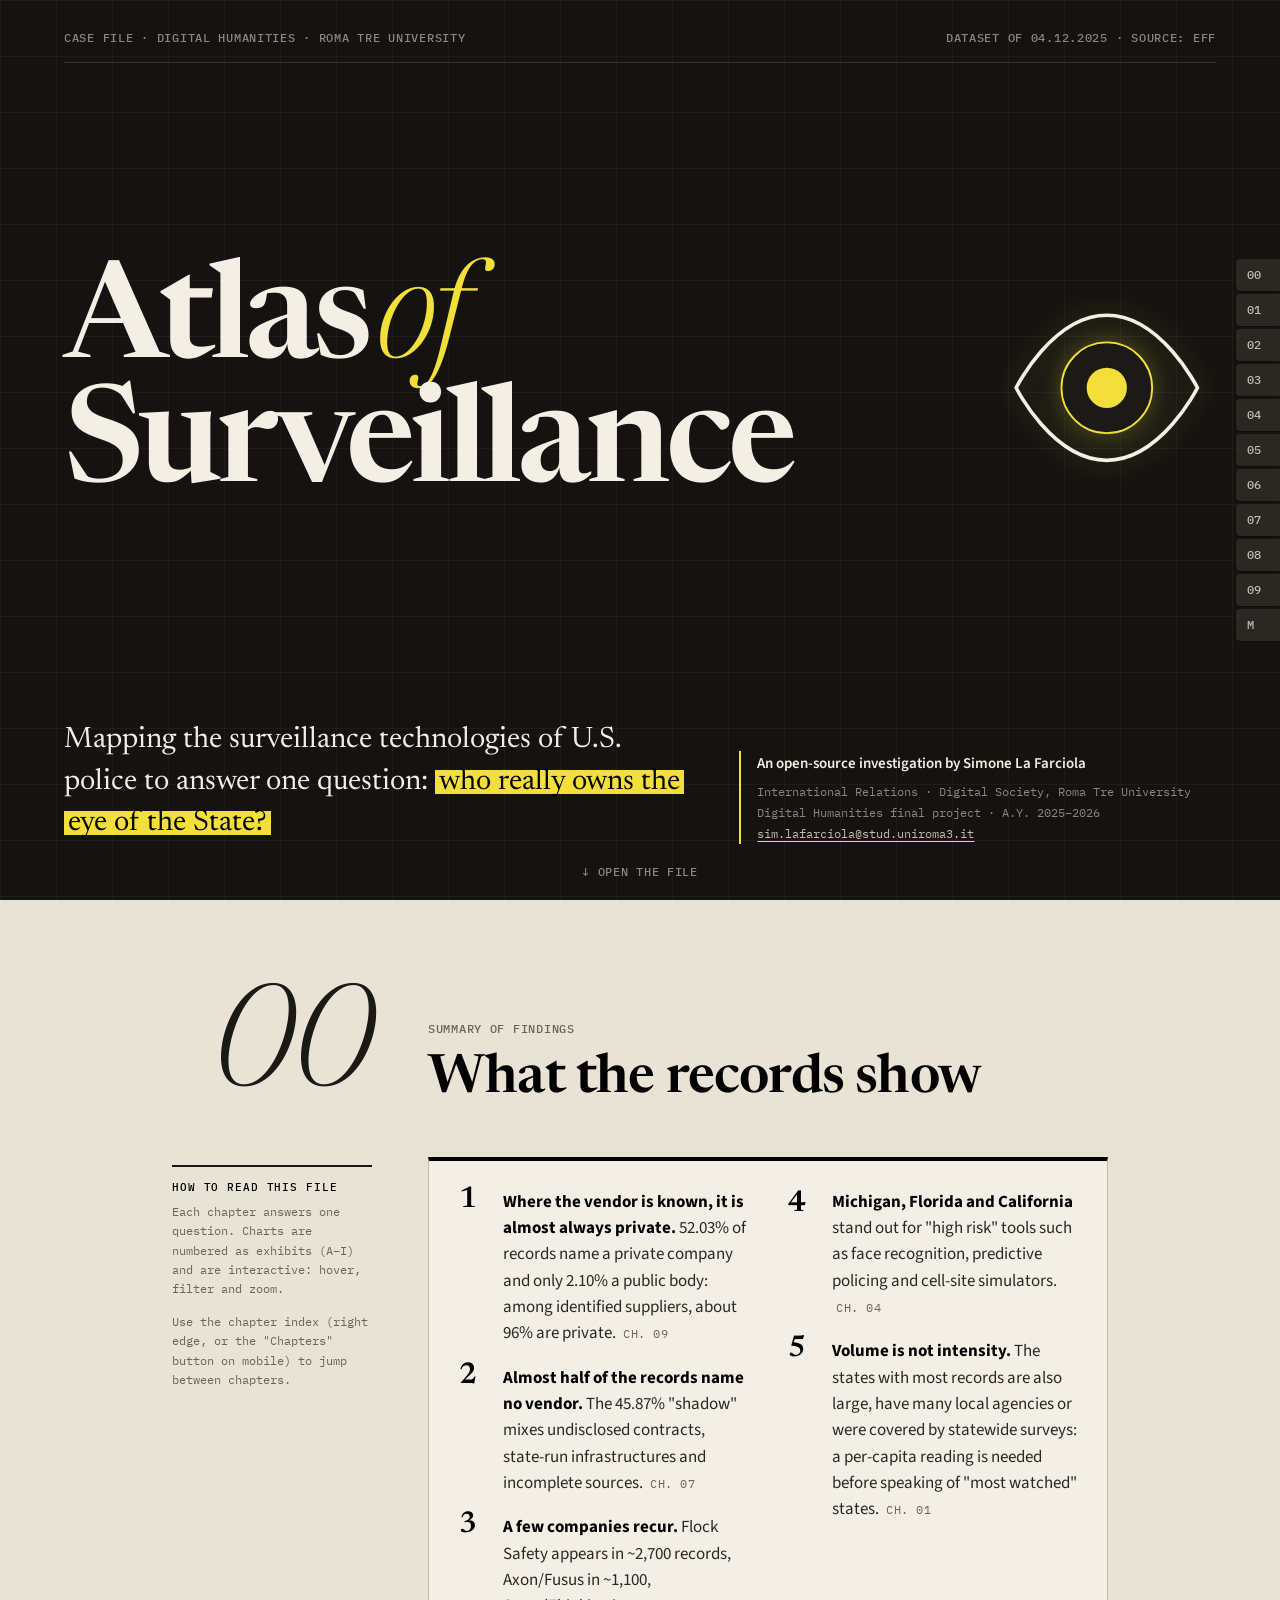
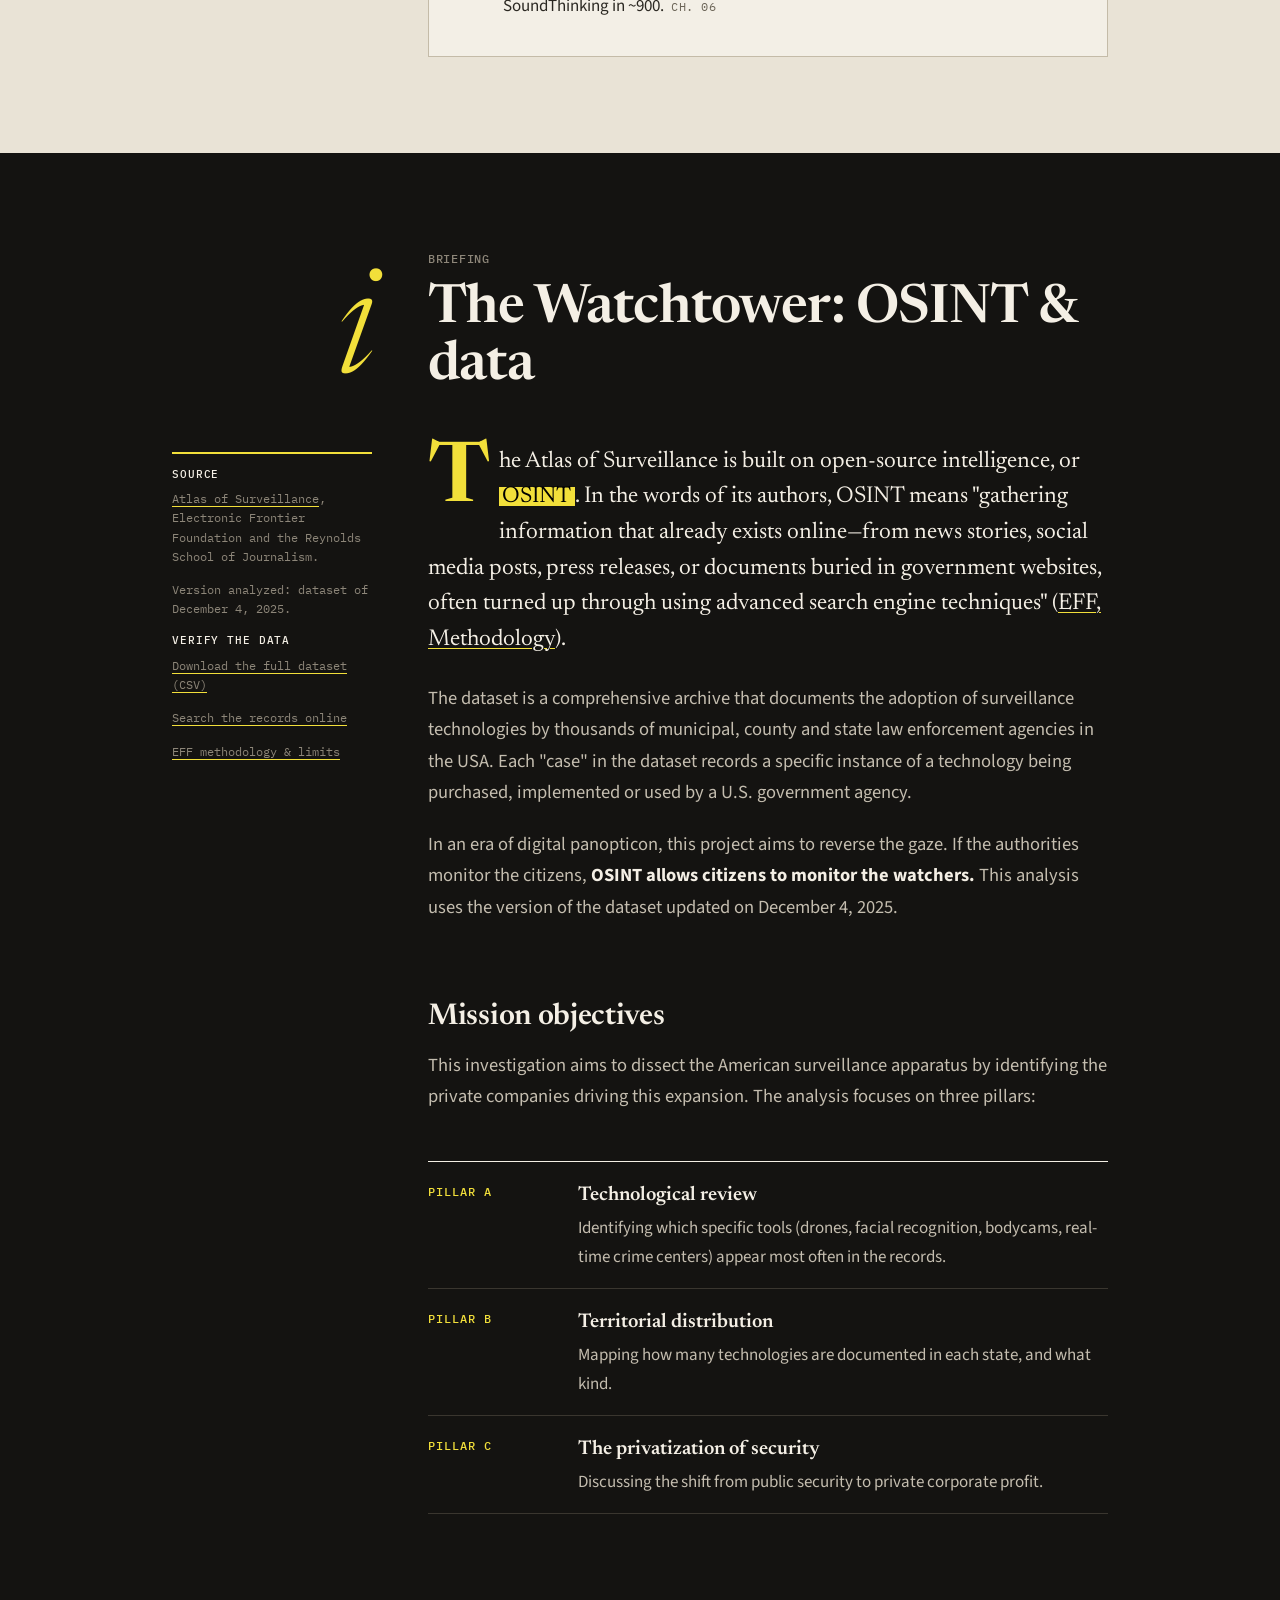
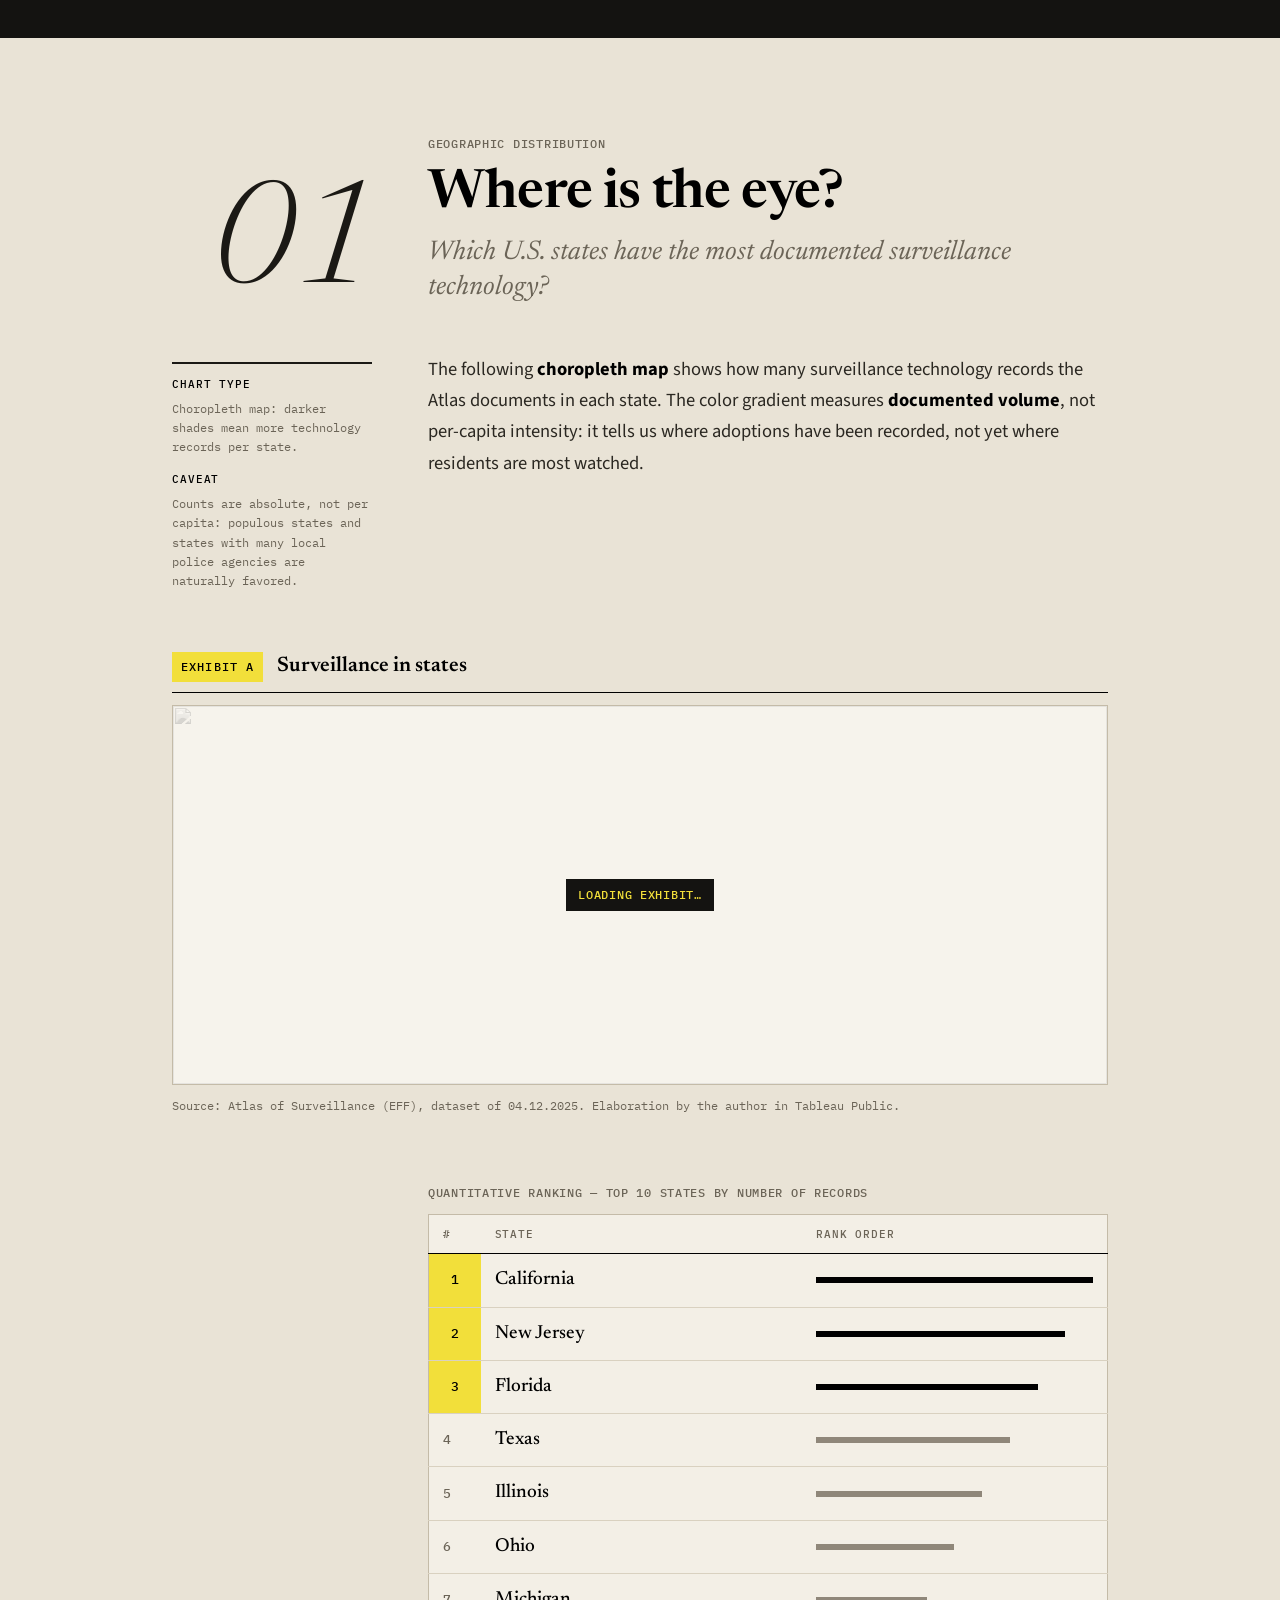
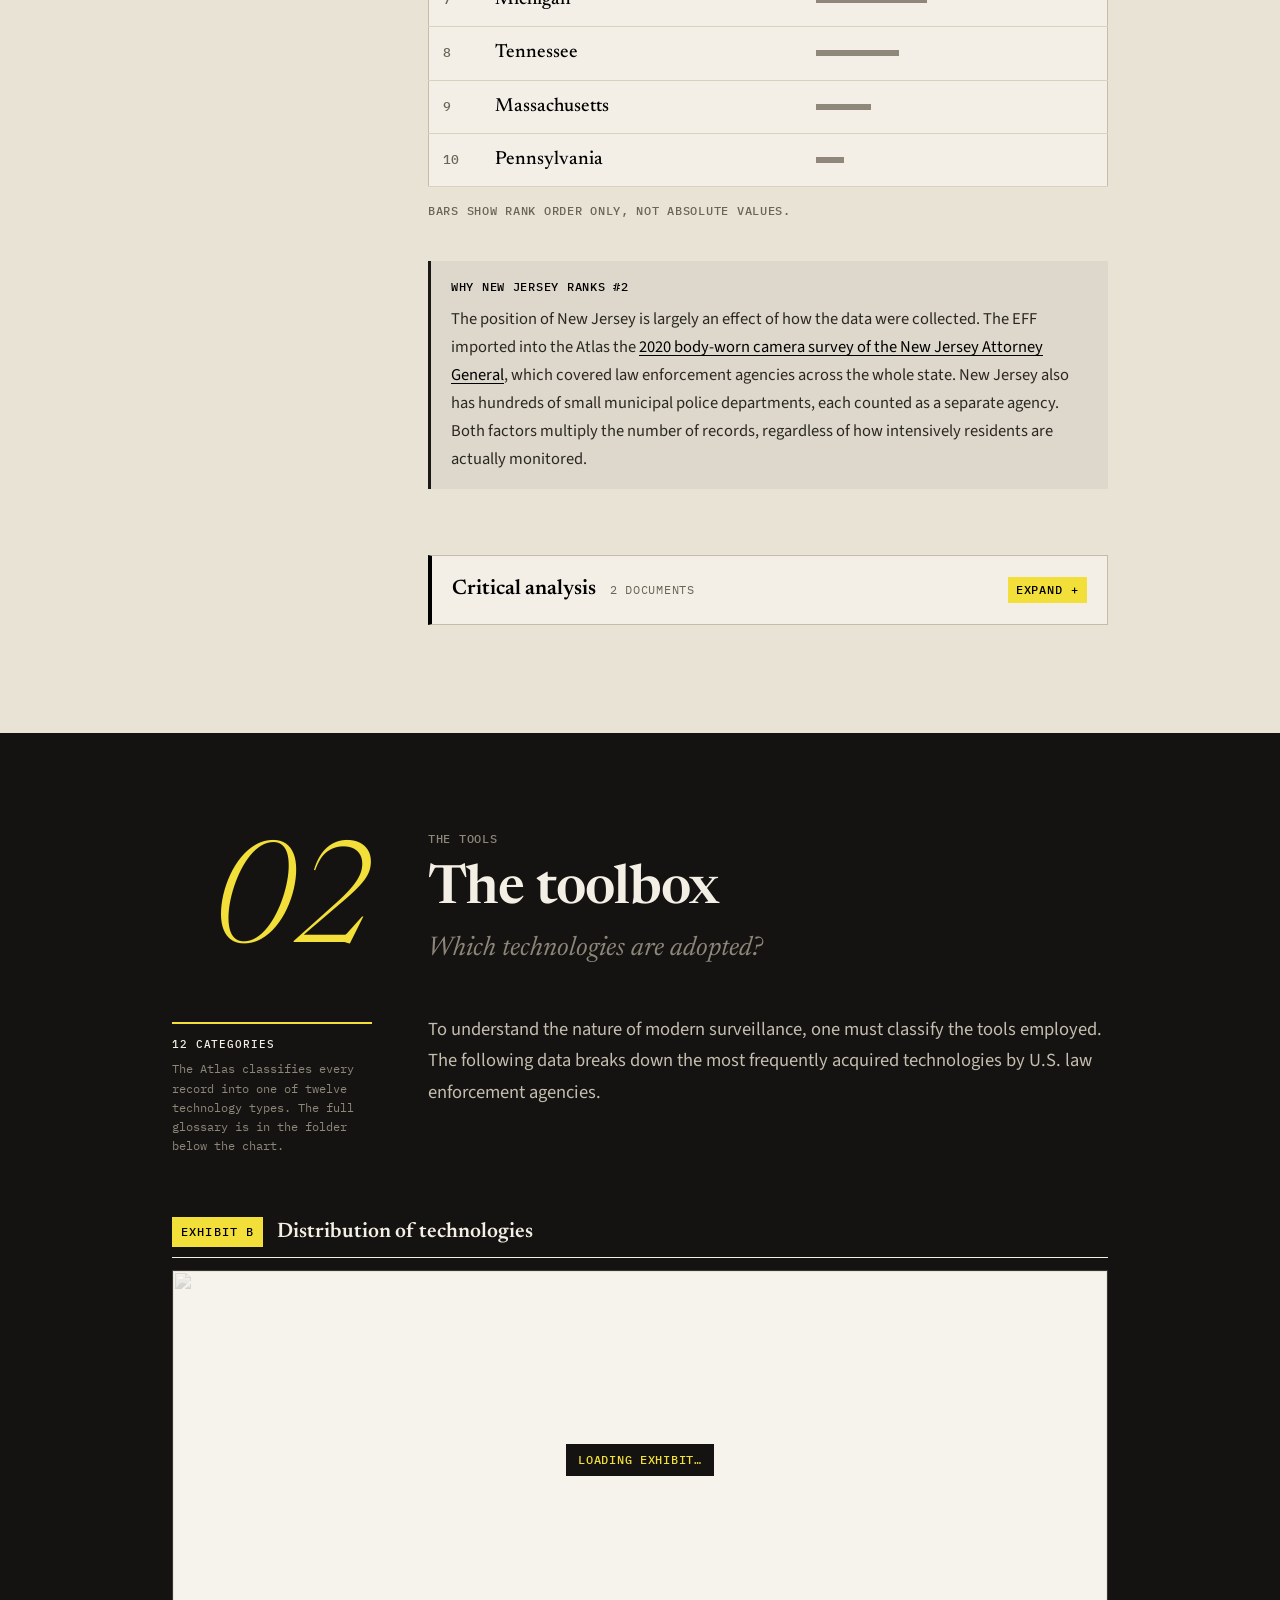
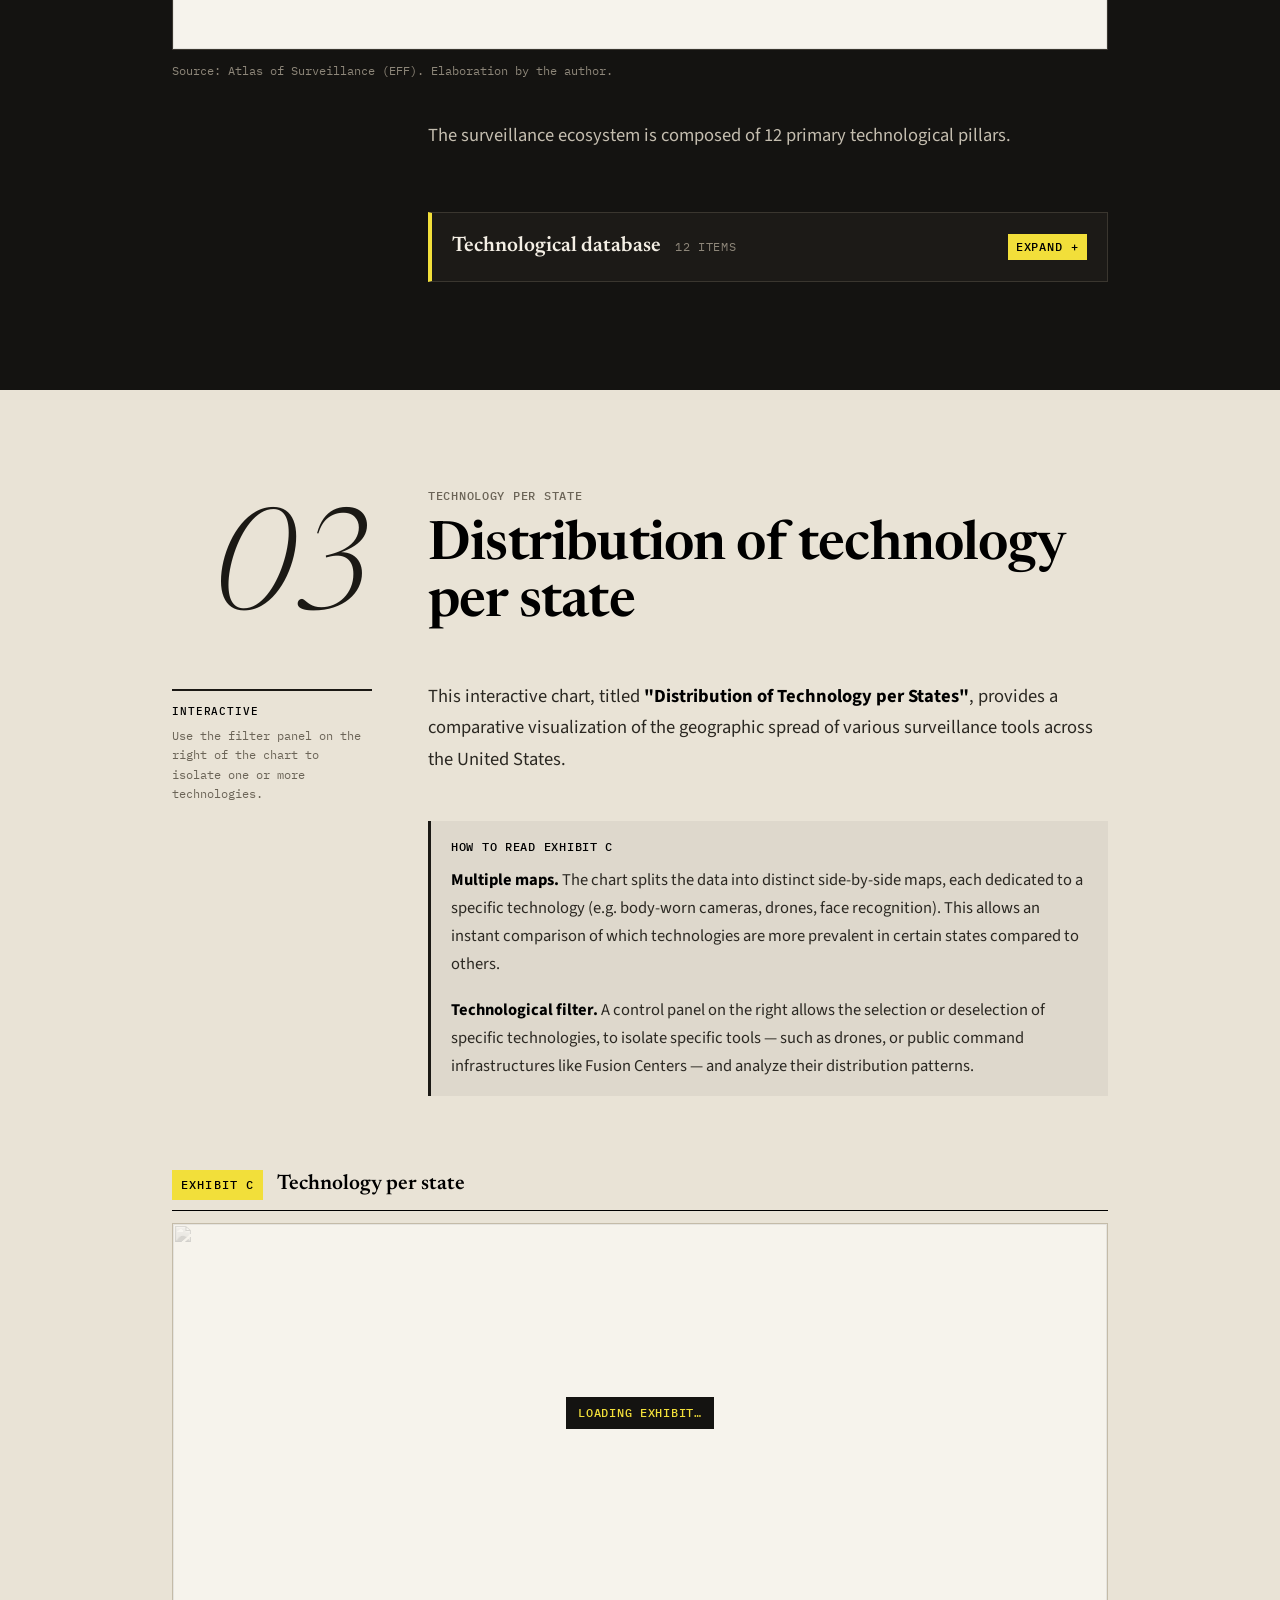
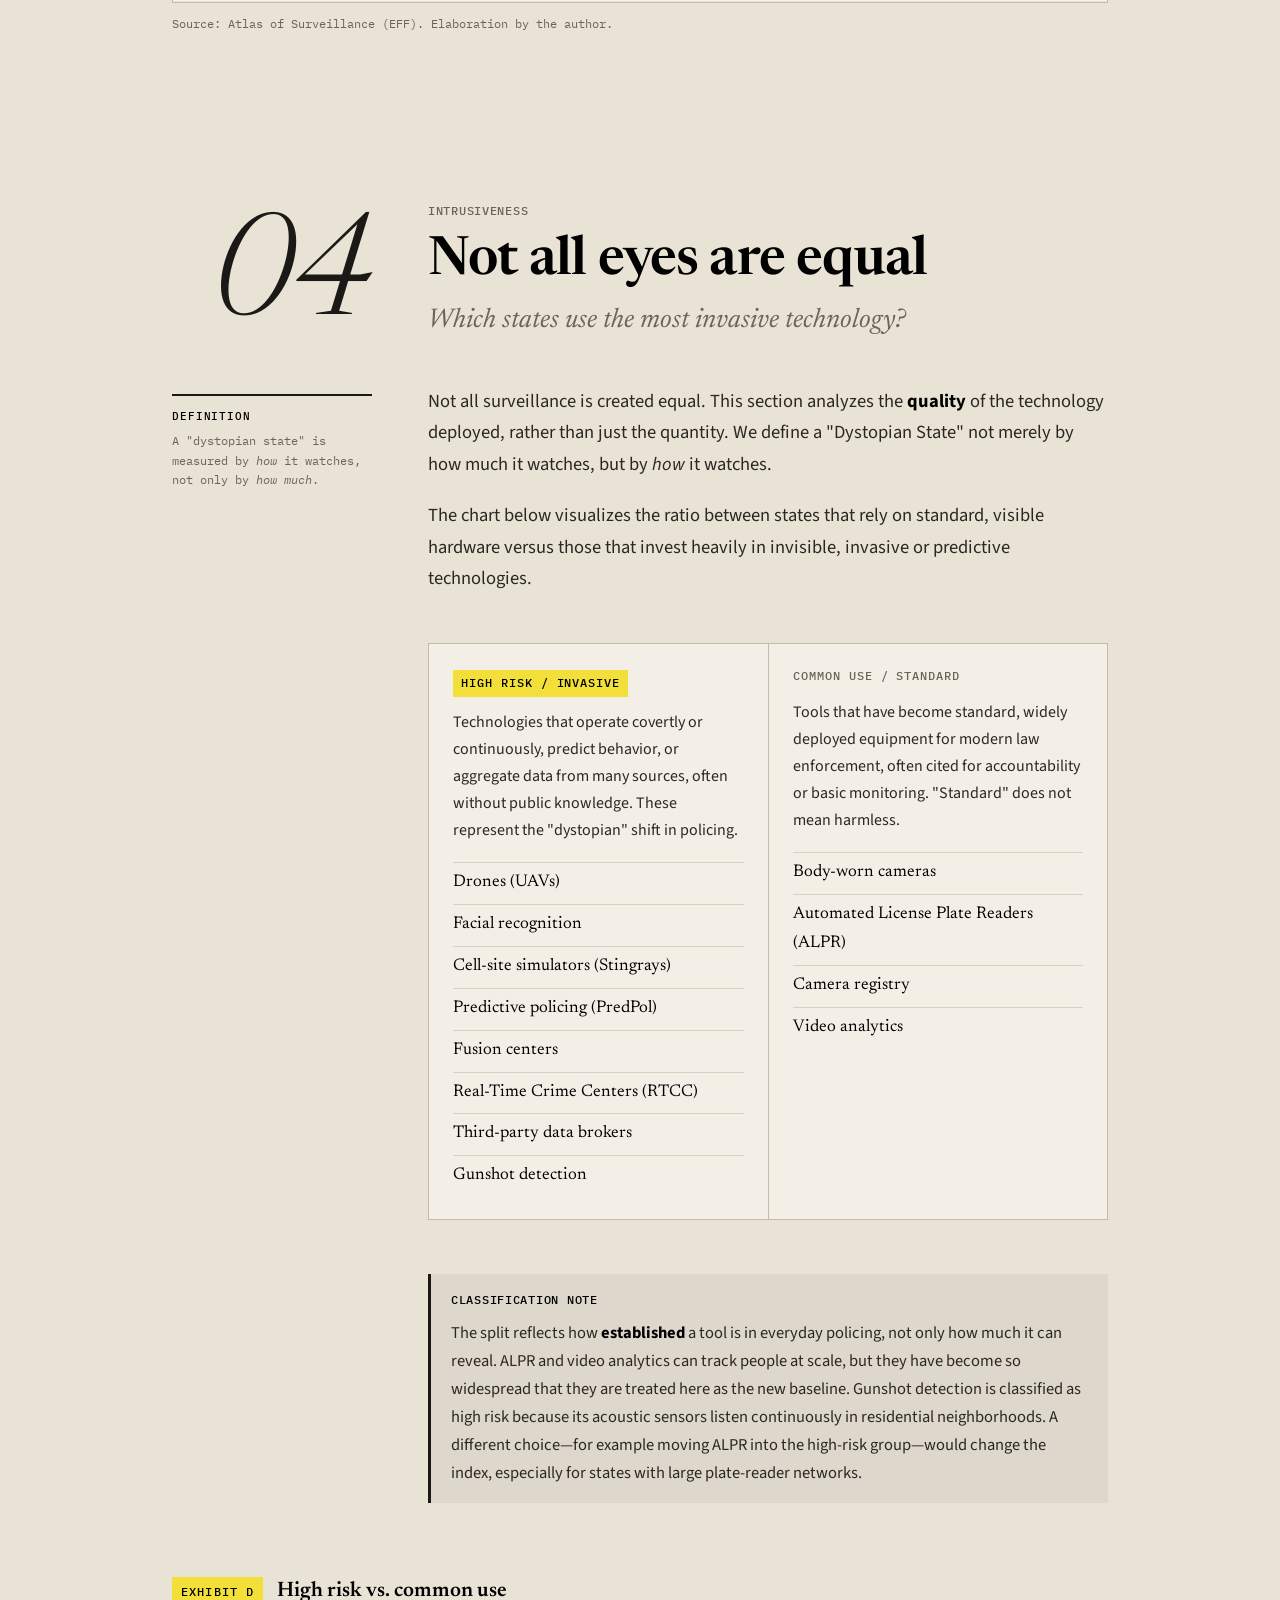
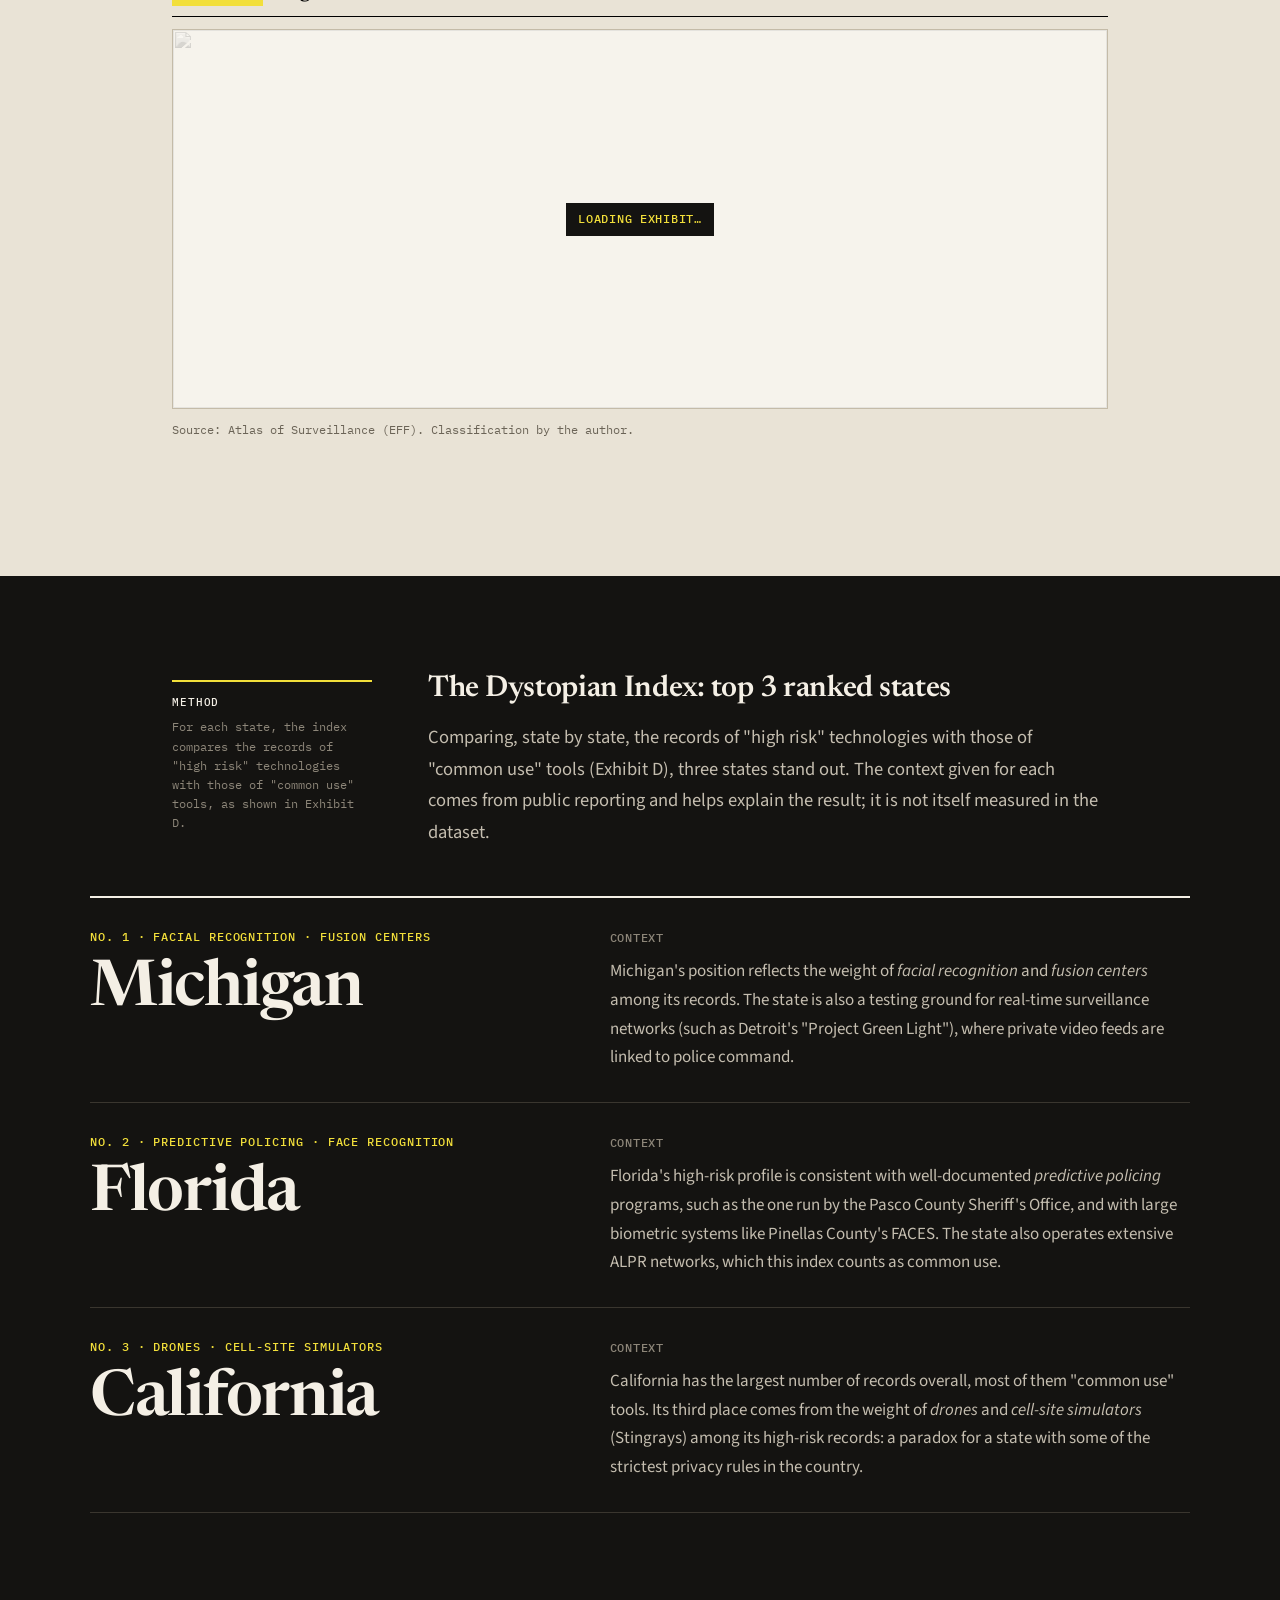
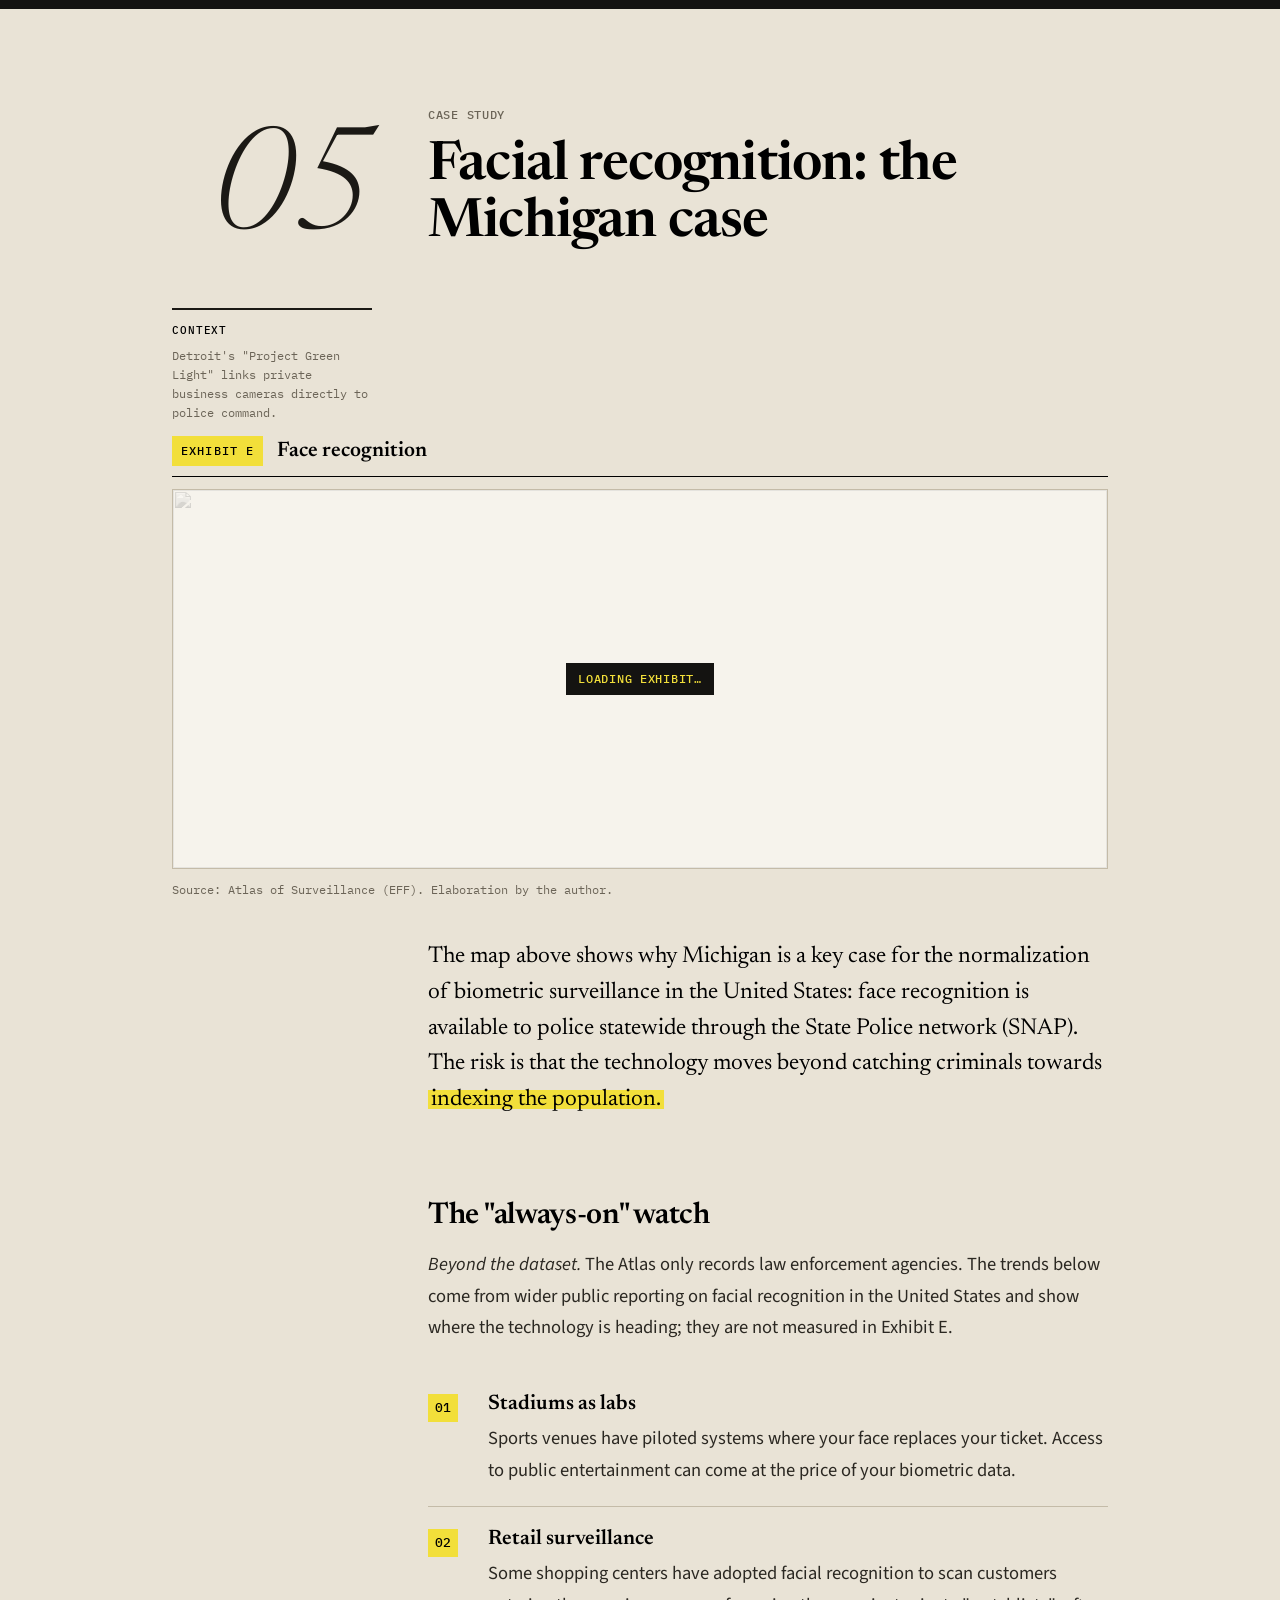
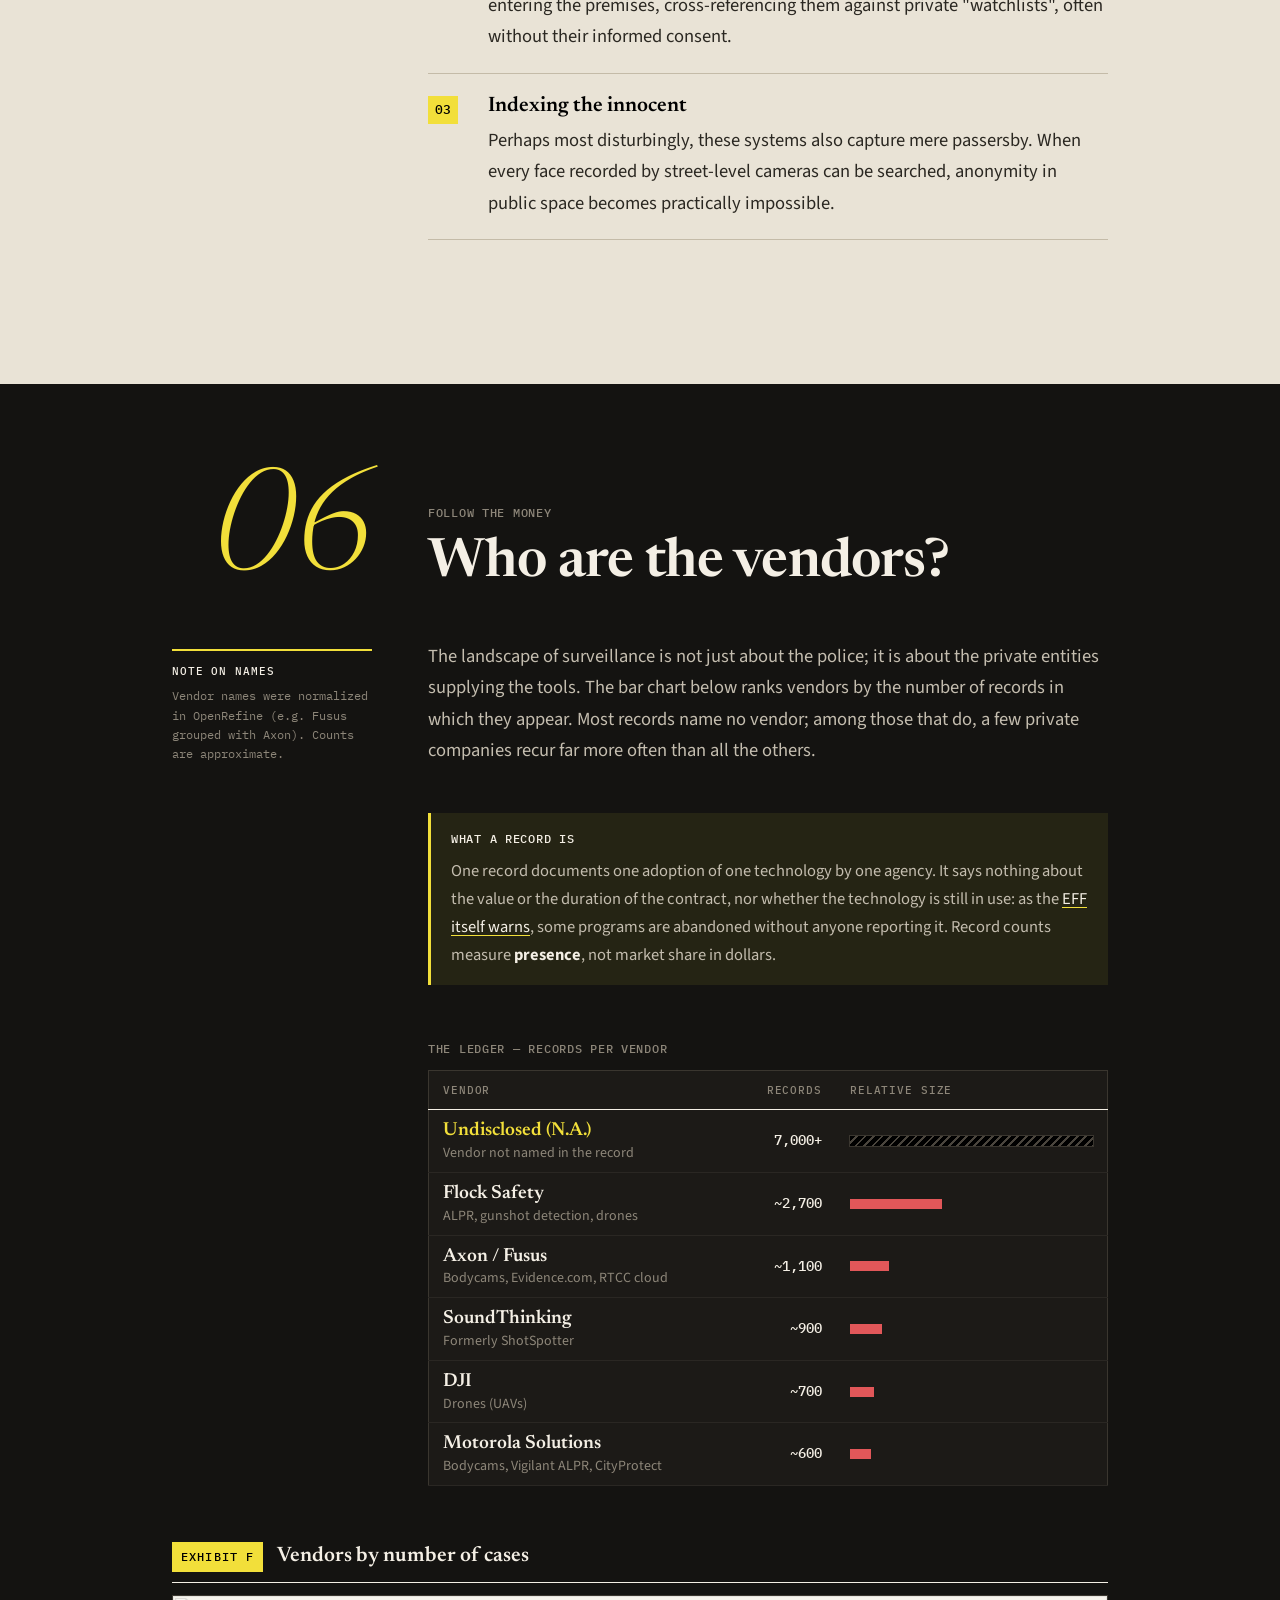
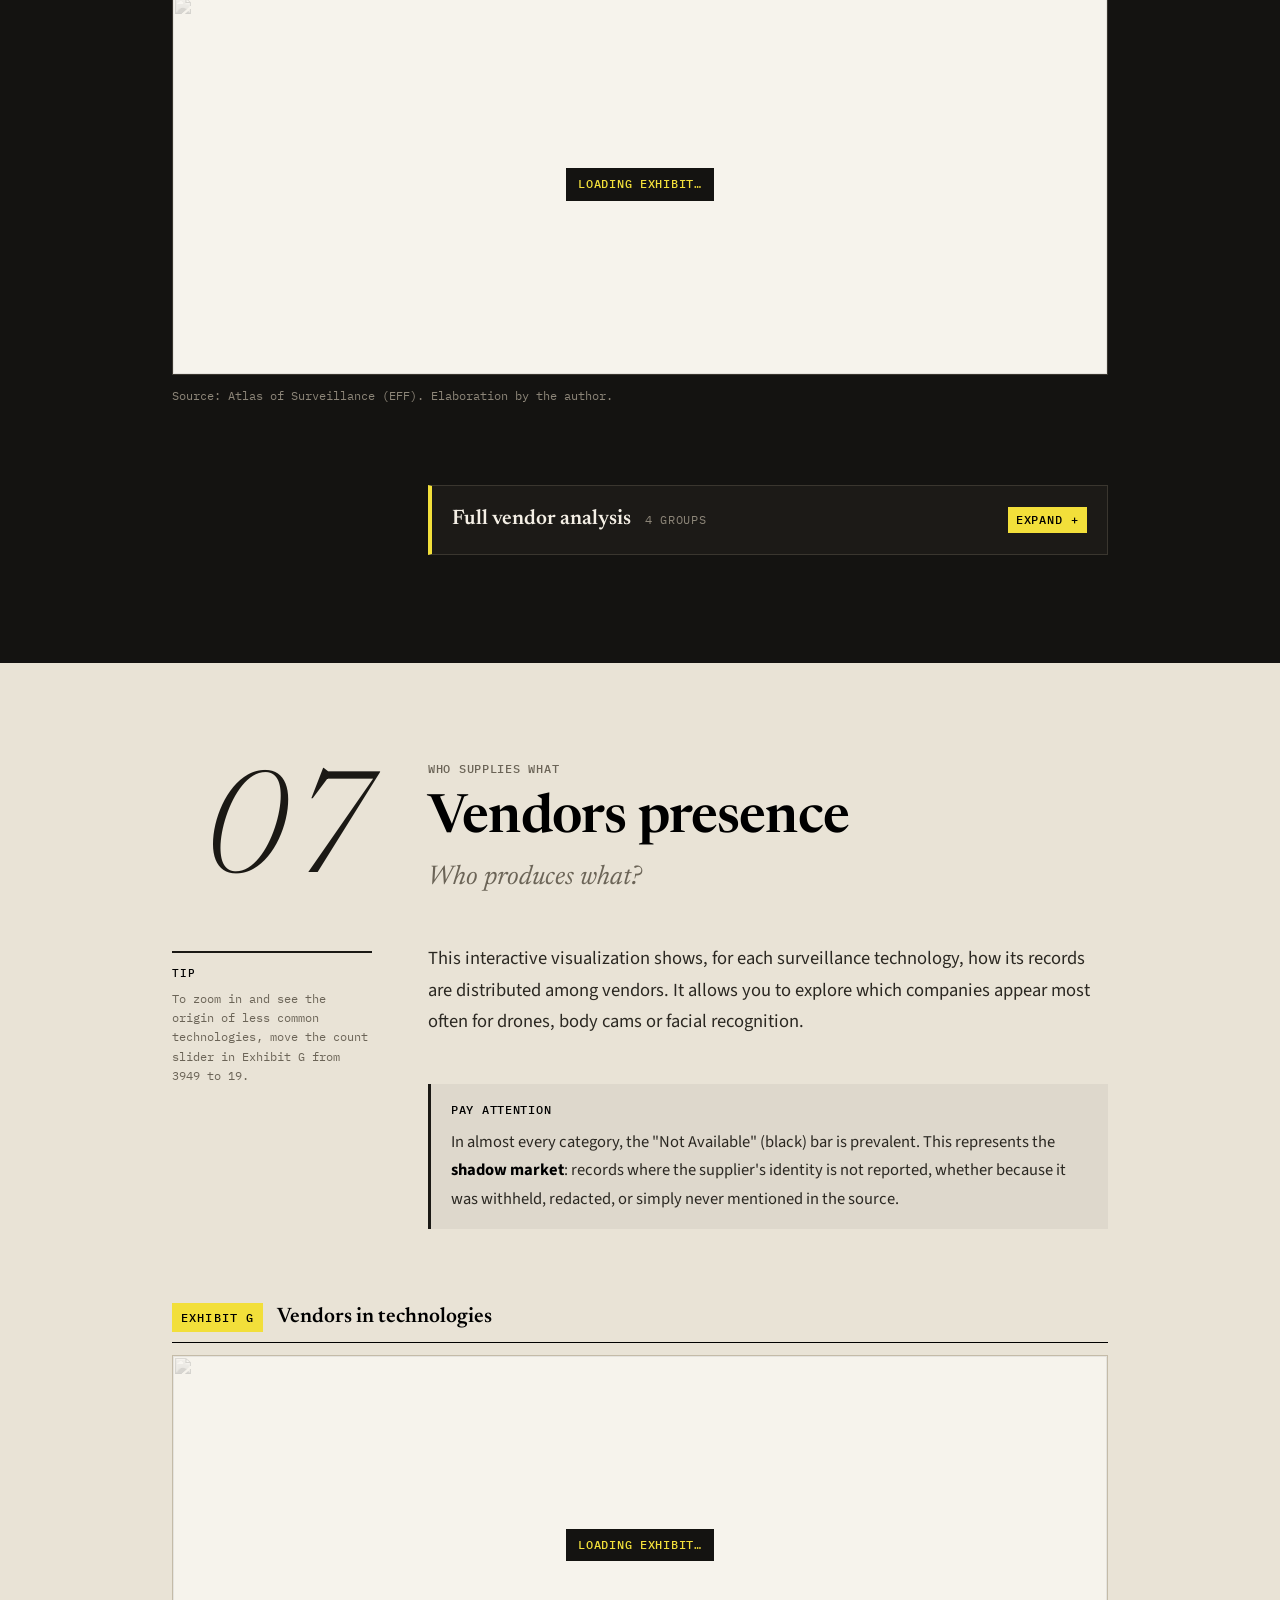
==== commit bcfd9782: "Add files via upload" ====
--- a/index.html
+++ b/index.html
@@ -408,11 +408,11 @@
       <p>Use the chapter index (right edge, or the "Chapters" button on mobile) to jump between chapters.</p>
     </aside>
     <ol class="findings-list">
-      <li><span class="fn">1</span><p><strong>Surveillance seems to follow wealth, not crime.</strong> Some of the safest states, New Jersey and Massachusetts, host some of the densest surveillance grids. <a href="#geography">Ch. 01</a></p></li>
-      <li><span class="fn">2</span><p><strong>It is bipartisan.</strong> Blue and red states converge on the same level of coverage. <a href="#geography">Ch. 01</a></p></li>
-      <li><span class="fn">3</span><p><strong>Michigan, Florida and California</strong> rank highest for the most invasive tools: facial recognition, predictive policing, cell-site simulators. <a href="#invasive">Ch. 04</a></p></li>
-      <li><span class="fn">4</span><p><strong>A handful of companies dominate.</strong> Flock Safety alone appears in ~2,700 cases, Axon/Fusus in ~1,100. <a href="#vendors">Ch. 06</a></p></li>
-      <li><span class="fn">5</span><p><strong>Only 2.10% of the technology is public.</strong> Policing increasingly runs on rented, proprietary infrastructure. <a href="#numbers">Ch. 09</a></p></li>
+      <li><span class="fn">1</span><p><strong>Where the vendor is known, it is almost always private.</strong> 52.03% of records name a private company and only 2.10% a public body: among identified suppliers, about 96% are private. <a href="#numbers">Ch. 09</a></p></li>
+      <li><span class="fn">2</span><p><strong>Almost half of the records name no vendor.</strong> The 45.87% "shadow" mixes undisclosed contracts, state-run infrastructures and incomplete sources. <a href="#who-produces">Ch. 07</a></p></li>
+      <li><span class="fn">3</span><p><strong>A few companies recur.</strong> Flock Safety appears in ~2,700 records, Axon/Fusus in ~1,100, SoundThinking in ~900. <a href="#vendors">Ch. 06</a></p></li>
+      <li><span class="fn">4</span><p><strong>Michigan, Florida and California</strong> stand out for "high risk" tools such as face recognition, predictive policing and cell-site simulators. <a href="#invasive">Ch. 04</a></p></li>
+      <li><span class="fn">5</span><p><strong>Volume is not intensity.</strong> The states with most records are also large, have many local agencies or were covered by statewide surveys: a per-capita reading is needed before speaking of "most watched" states. <a href="#geography">Ch. 01</a></p></li>
     </ol>
   </div>
 </section>
@@ -426,17 +426,21 @@
     <aside class="aside">
       <b>Source</b>
       <p><a href="https://www.atlasofsurveillance.org/search?location=&amp;commit=Search+the+Data" target="_blank" rel="noopener">Atlas of Surveillance</a>, Electronic Frontier Foundation and the Reynolds School of Journalism.</p>
-      <p>Last update of the data: December 4, 2025.</p>
-    </aside>
-    <p class="lead drop">The data contained in the Atlas of Surveillance is open-source intelligence, or <mark>OSINT</mark>. This is a term used to describe gathering information that already exists online — from news stories, social media posts, press releases, or documents buried in government websites, often turned up through advanced search engine techniques.</p>
+      <p>Version analyzed: dataset of December 4, 2025.</p>
+      <b>Verify the data</b>
+      <p><a href="https://atlasofsurveillance.org/download.csv" target="_blank" rel="noopener">Download the full dataset (CSV)</a></p>
+      <p><a href="https://www.atlasofsurveillance.org/search" target="_blank" rel="noopener">Search the records online</a></p>
+      <p><a href="https://www.atlasofsurveillance.org/methodology" target="_blank" rel="noopener">EFF methodology &amp; limits</a></p>
+    </aside>
+    <p class="lead drop">The Atlas of Surveillance is built on open-source intelligence, or <mark>OSINT</mark>. In the words of its authors, OSINT means "gathering information that already exists online—from news stories, social media posts, press releases, or documents buried in government websites, often turned up through using advanced search engine techniques" (<a href="https://www.atlasofsurveillance.org/methodology" target="_blank" rel="noopener">EFF, Methodology</a>).</p>
     <p>The dataset is a comprehensive archive that documents the adoption of surveillance technologies by thousands of municipal, county and state law enforcement agencies in the USA. Each "case" in the dataset records a specific instance of a technology being purchased, implemented or used by a U.S. government agency.</p>
-    <p>In an era of digital panopticon, this project aims to reverse the gaze. If the authorities monitor the citizens, <strong>OSINT allows citizens to monitor the watchers.</strong> The Atlas of Surveillance data was last updated on December 4, 2025.</p>
+    <p>In an era of digital panopticon, this project aims to reverse the gaze. If the authorities monitor the citizens, <strong>OSINT allows citizens to monitor the watchers.</strong> This analysis uses the version of the dataset updated on December 4, 2025.</p>
 
     <h3>Mission objectives</h3>
     <p>This investigation aims to dissect the American surveillance apparatus by identifying the private companies driving this expansion. The analysis focuses on three pillars:</p>
     <dl class="memo">
-      <div><dt>Pillar A</dt><dd><strong>Technological review</strong>Identifying which specific tools (drones, facial recognition, bodycams, real-time crime centers) are dominating the market.</dd></div>
-      <div><dt>Pillar B</dt><dd><strong>Territorial distribution</strong>Mapping the density of surveillance to find the most "watched" states in the Union.</dd></div>
+      <div><dt>Pillar A</dt><dd><strong>Technological review</strong>Identifying which specific tools (drones, facial recognition, bodycams, real-time crime centers) appear most often in the records.</dd></div>
+      <div><dt>Pillar B</dt><dd><strong>Territorial distribution</strong>Mapping how many technologies are documented in each state, and what kind.</dd></div>
       <div><dt>Pillar C</dt><dd><strong>The privatization of security</strong>Discussing the shift from public security to private corporate profit.</dd></div>
     </dl>
   </div>
@@ -446,16 +450,16 @@
 <section class="sheet paper" id="geography">
   <div class="opener">
     <div class="num">01</div>
-    <div><span class="kick small">Geospatial density</span><h2>Where is the eye? <span class="q">Which U.S. states use the most surveillance technology?</span></h2></div>
+    <div><span class="kick small">Geographic distribution</span><h2>Where is the eye? <span class="q">Which U.S. states have the most documented surveillance technology?</span></h2></div>
   </div>
   <div class="doc">
     <aside class="aside">
       <b>Chart type</b>
       <p>Choropleth map: darker shades mean more technology records per state.</p>
       <b>Caveat</b>
-      <p>Counts are absolute, not per capita: populous states such as California and Texas are naturally favored. A per-capita version would sharpen the comparison.</p>
-    </aside>
-    <p>The following <strong>choropleth map</strong> visualizes the concentration of surveillance technologies across the United States. The color gradient represents the density of technology purchased and implemented in police departments.</p>
+      <p>Counts are absolute, not per capita: populous states and states with many local police agencies are naturally favored.</p>
+    </aside>
+    <p>The following <strong>choropleth map</strong> shows how many surveillance technology records the Atlas documents in each state. The color gradient measures <strong>documented volume</strong>, not per-capita intensity: it tells us where adoptions have been recorded, not yet where residents are most watched.</p>
 
     <figure class="exhibit full">
       <div class="exhibit-tag"><span class="letter">Exhibit A</span><span class="ttl">Surveillance in states</span></div>
@@ -464,7 +468,7 @@
     </figure>
 
     <table class="table">
-      <caption class="small">Quantitative ranking — top 10 states by technological density</caption>
+      <caption class="small">Quantitative ranking — top 10 states by number of records</caption>
       <thead><tr><th>#</th><th>State</th><th style="width:45%">Rank order</th></tr></thead>
       <tbody>
         <tr><td class="r">1</td><td class="st">California</td><td><span class="lead-bar" style="width:100%"></span></td></tr>
@@ -481,20 +485,25 @@
     </table>
     <p class="small" style="margin-top:6px">Bars show rank order only, not absolute values.</p>
 
+    <div class="howto">
+      <span class="small">Why New Jersey ranks #2</span>
+      <p style="margin:0">The position of New Jersey is largely an effect of how the data were collected. The EFF imported into the Atlas the <a href="https://www.atlasofsurveillance.org/data-library" target="_blank" rel="noopener">2020 body-worn camera survey of the New Jersey Attorney General</a>, which covered law enforcement agencies across the whole state. New Jersey also has hundreds of small municipal police departments, each counted as a separate agency. Both factors multiply the number of records, regardless of how intensively residents are actually monitored.</p>
+    </div>
+
     <details class="folder">
       <summary>Critical analysis <span class="cnt">2 documents</span></summary>
       <div class="inside"><div class="sheet-in">
         <div class="entry">
-          <h4><span class="ref">[A]</span> The security paradox</h4>
-          <p>Data reveals a disconnect between actual danger and monitoring density.</p>
-          <p><strong>The safe yet watched:</strong> New Jersey (#2) and Massachusetts (#9) rank among the states with the lowest violent crime rates (see the FBI <a href="https://cde.ucr.cjis.gov/" target="_blank" rel="noopener">Crime Data Explorer</a>), yet they show two of the densest surveillance grids in the dataset.</p>
-          <p><strong>The dangerous yet unwatched:</strong> conversely, states with historically the highest violent crime rates per capita (such as Louisiana, New Mexico or Alaska) are notably absent from the top tech-adoption list. Even Tennessee (#8), despite its higher crime challenges, ranks lower in tech adoption than the wealthy, safer suburbs of the Northeast.</p>
-          <p><em>Interpretation:</em> surveillance looks like a luxury commodity. The "Digital Eye" appears to follow <mark>institutional wealth</mark> and municipal budget surpluses, not criminal activity.</p>
+          <h4><span class="ref">[A]</span> The security paradox — a hypothesis</h4>
+          <p>The ranking raises a question rather than proving an answer: documented surveillance does not seem to match the geography of violent crime.</p>
+          <p><strong>Safe yet recorded:</strong> New Jersey (#2) and Massachusetts (#9) are among the states with the lowest violent crime rates (FBI <a href="https://cde.ucr.cjis.gov/" target="_blank" rel="noopener">Crime Data Explorer</a>), yet they rank among the states with the most records.</p>
+          <p><strong>Dangerous yet less recorded:</strong> states with historically high violent crime rates per capita (such as Louisiana, New Mexico or Alaska) are absent from the top ten, and Tennessee (#8) ranks below New Jersey despite higher crime.</p>
+          <p><em>Hypothesis:</em> adoption may follow <mark>institutional capacity</mark>—budgets, federal grants, procurement offices and the sheer number of agencies—more than crime levels. As the note on New Jersey shows, part of the effect also comes from how the data were collected. Testing the hypothesis would require normalizing records by population and number of agencies, and comparing them with crime and income data.</p>
         </div>
         <div class="entry">
-          <h4><span class="ref">[B]</span> Bipartisan consensus</h4>
-          <p>The digital eye is ideologically neutral. High surveillance density appears in both historically Democratic "Blue" states (California, Illinois) and Republican "Red" states (Texas, Florida).</p>
-          <p>Whether the political justification is police "reform" and accountability, or strict "law &amp; order" enforcement, the result is the same: <mark>near-total coverage</mark>. The expansion of the surveillance state is a bipartisan phenomenon that transcends the political divide.</p>
+          <h4><span class="ref">[B]</span> Across the political divide</h4>
+          <p>The top of the ranking includes both historically Democratic states (California, Illinois) and historically Republican states (Texas, Florida).</p>
+          <p>Whether the political justification is police "reform" and accountability, or strict "law &amp; order" enforcement, surveillance technology is adopted on both sides. This is an observation on four large states, not a statistical test, but it suggests that the expansion of police surveillance is <mark>not a partisan phenomenon</mark>.</p>
         </div>
       </div></div>
     </details>
@@ -587,14 +596,19 @@
     <div class="ledger">
       <div>
         <div class="hd hi">High risk / invasive</div>
-        <p>Technologies that actively spy, predict behavior or aggregate data, often without public knowledge. These represent the "dystopian" shift in policing.</p>
+        <p>Technologies that operate covertly or continuously, predict behavior, or aggregate data from many sources, often without public knowledge. These represent the "dystopian" shift in policing.</p>
         <ul><li>Drones (UAVs)</li><li>Facial recognition</li><li>Cell-site simulators (Stingrays)</li><li>Predictive policing (PredPol)</li><li>Fusion centers</li><li>Real-Time Crime Centers (RTCC)</li><li>Third-party data brokers</li><li>Gunshot detection</li></ul>
       </div>
       <div>
         <div class="hd">Common use / standard</div>
-        <p>Tools that are now considered standard equipment for modern law enforcement, often cited for accountability or basic monitoring.</p>
+        <p>Tools that have become standard, widely deployed equipment for modern law enforcement, often cited for accountability or basic monitoring. "Standard" does not mean harmless.</p>
         <ul><li>Body-worn cameras</li><li>Automated License Plate Readers (ALPR)</li><li>Camera registry</li><li>Video analytics</li></ul>
       </div>
+    </div>
+
+    <div class="howto">
+      <span class="small">Classification note</span>
+      <p style="margin:0">The split reflects how <strong>established</strong> a tool is in everyday policing, not only how much it can reveal. ALPR and video analytics can track people at scale, but they have become so widespread that they are treated here as the new baseline. Gunshot detection is classified as high risk because its acoustic sensors listen continuously in residential neighborhoods. A different choice—for example moving ALPR into the high-risk group—would change the index, especially for states with large plate-reader networks.</p>
     </div>
 
     <figure class="exhibit full">
@@ -609,23 +623,23 @@
   <div class="doc">
     <aside class="aside">
       <b>Method</b>
-      <p>Records are weighted towards "high risk" technologies (tools that identify, track or predict) over "common use" tools.</p>
+      <p>For each state, the index compares the records of "high risk" technologies with those of "common use" tools, as shown in Exhibit D.</p>
     </aside>
     <h3 style="margin-top:0">The Dystopian Index: top 3 ranked states</h3>
-    <p>By weighting the data towards "high risk" technologies (tools that identify, track, or predict) over "common use" tools, the following states emerge as the most heavily surveilled environments:</p>
+    <p>Comparing, state by state, the records of "high risk" technologies with those of "common use" tools (Exhibit D), three states stand out. The context given for each comes from public reporting and helps explain the result; it is not itself measured in the dataset.</p>
   </div>
   <div class="podium">
     <article>
       <div class="state"><small>No. 1 · Facial recognition · Fusion centers</small>Michigan</div>
-      <div class="why"><span class="small">Why it is #1</span>Michigan holds the top spot due to an aggressive integration of <em>facial recognition</em> and <em>fusion centers</em>. The state is a testing ground for real-time surveillance networks (such as Detroit's "Project Green Light") where private video feeds are directly linked to police command, creating a state of constant, active monitoring.</div>
+      <div class="why"><span class="small">Context</span>Michigan's position reflects the weight of <em>facial recognition</em> and <em>fusion centers</em> among its records. The state is also a testing ground for real-time surveillance networks (such as Detroit's "Project Green Light"), where private video feeds are linked to police command.</div>
     </article>
     <article>
-      <div class="state"><small>No. 2 · Predictive policing · ALPR</small>Florida</div>
-      <div class="why"><span class="small">Why it is #2</span>Florida ranks second driven by its heavy reliance on <em>predictive policing</em> algorithms and massive <em>ALPR</em> (license plate reader) dragnets. The state's approach prioritizes data-driven "pre-crime" methodologies, tracking citizen movement patterns more intensively than almost anywhere else.</div>
+      <div class="state"><small>No. 2 · Predictive policing · Face recognition</small>Florida</div>
+      <div class="why"><span class="small">Context</span>Florida's high-risk profile is consistent with well-documented <em>predictive policing</em> programs, such as the one run by the Pasco County Sheriff's Office, and with large biometric systems like Pinellas County's FACES. The state also operates extensive ALPR networks, which this index counts as common use.</div>
     </article>
     <article>
       <div class="state"><small>No. 3 · Drones · Cell-site simulators</small>California</div>
-      <div class="why"><span class="small">Why it is #3</span>While California has high "common" usage, its third-place ranking is cemented by the sheer volume of <em>drones</em> and <em>cell-site simulators</em> (Stingrays). The density of advanced surveillance equipment in its metropolitan hubs outweighs its privacy regulations, creating a paradox of high regulation but higher intrusion.</div>
+      <div class="why"><span class="small">Context</span>California has the largest number of records overall, most of them "common use" tools. Its third place comes from the weight of <em>drones</em> and <em>cell-site simulators</em> (Stingrays) among its high-risk records: a paradox for a state with some of the strictest privacy rules in the country.</div>
     </article>
   </div>
 </section>
@@ -647,9 +661,10 @@
       <figcaption>Source: Atlas of Surveillance (EFF). Elaboration by the author.</figcaption>
     </figure>
 
-    <p class="lead">The map above highlights why Michigan stands as a "Ground Zero" in the United States for the normalization of biometric surveillance. Here, the technology has transcended law enforcement to become a gatekeeper of public life. It is no longer just about catching criminals; it is about <mark>indexing the population.</mark></p>
+    <p class="lead">The map above shows why Michigan is a key case for the normalization of biometric surveillance in the United States: face recognition is available to police statewide through the State Police network (SNAP). The risk is that the technology moves beyond catching criminals towards <mark>indexing the population.</mark></p>
 
     <h3>The "always-on" watch</h3>
+    <p><em>Beyond the dataset.</em> The Atlas only records law enforcement agencies. The trends below come from wider public reporting on facial recognition in the United States and show where the technology is heading; they are not measured in Exhibit E.</p>
     <ol class="testimony">
       <li><b>Stadiums as labs</b>Sports venues have piloted systems where your face replaces your ticket. Access to public entertainment can come at the price of your biometric data.</li>
       <li><b>Retail surveillance</b>Some shopping centers have adopted facial recognition to scan customers entering the premises, cross-referencing them against private "watchlists", often without their informed consent.</li>
@@ -669,11 +684,15 @@
       <b>Note on names</b>
       <p>Vendor names were normalized in OpenRefine (e.g. Fusus grouped with Axon). Counts are approximate.</p>
     </aside>
-    <p>The landscape of surveillance is not just about the police; it is about the private entities supplying the tools. The bar chart below ranks vendors by the frequency of their contracts with law enforcement and intelligence agencies, revealing a market dominated by undisclosed vendors and a few key private players.</p>
+    <p>The landscape of surveillance is not just about the police; it is about the private entities supplying the tools. The bar chart below ranks vendors by the number of records in which they appear. Most records name no vendor; among those that do, a few private companies recur far more often than all the others.</p>
+    <div class="howto">
+      <span class="small">What a record is</span>
+      <p style="margin:0">One record documents one adoption of one technology by one agency. It says nothing about the value or the duration of the contract, nor whether the technology is still in use: as the <a href="https://www.atlasofsurveillance.org/methodology" target="_blank" rel="noopener">EFF itself warns</a>, some programs are abandoned without anyone reporting it. Record counts measure <strong>presence</strong>, not market share in dollars.</p>
+    </div>
 
     <table class="table vendor-table">
-      <caption class="small">The ledger — cases per vendor</caption>
-      <thead><tr><th>Vendor</th><th style="text-align:right">Cases</th><th>Relative size</th></tr></thead>
+      <caption class="small">The ledger — records per vendor</caption>
+      <thead><tr><th>Vendor</th><th style="text-align:right">Records</th><th>Relative size</th></tr></thead>
       <tbody>
         <tr class="na"><td class="nm">Undisclosed (N.A.)<small>Vendor not named in the record</small></td><td class="n">7,000+</td><td class="b"><div class="bar" style="width:100%"></div></td></tr>
         <tr><td class="nm">Flock Safety<small>ALPR, gunshot detection, drones</small></td><td class="n">~2,700</td><td class="b"><div class="bar" style="width:38%"></div></td></tr>
@@ -712,7 +731,7 @@
           <h4><span class="ref">3</span> Specialists &amp; big data brokers</h4>
           <ul>
             <li><strong>State biometrics (Idemia &amp; NEC):</strong> Idemia provides algorithms for state databases (e.g. Michigan, Florida), while NEC manages regional facial recognition systems like WideNet.</li>
-            <li><strong>Algorithmic specialists:</strong> includes <em>Geolitica</em> (predictive policing), <em>Dataminr</em> (real-time social media monitoring) and <em>ZenCity</em> (public sentiment analysis).</li>
+            <li><strong>Algorithmic specialists:</strong> includes <em>Geolitica</em> (formerly PredPol, predictive policing; it ceased operations at the end of 2023, but its past contracts remain in the records), <em>Dataminr</em> (real-time social media monitoring) and <em>ZenCity</em> (public sentiment analysis).</li>
             <li><strong>Big data brokers:</strong> companies like <em>LexisNexis</em>, <em>Thomson Reuters</em> and <em>TransUnion</em> provide investigative platforms that cross-reference massive amounts of public and private data (e.g. Accurint, CLEAR, TLOxp).</li>
             <li><strong>Spyware &amp; interception:</strong> niche providers like <em>Harris</em>, <em>Octasic</em> and <em>Cellebrite</em> supply cell-site simulators (Stingrays) and phone extraction tools.</li>
           </ul>
@@ -736,14 +755,14 @@
 <section class="sheet paper" id="who-produces">
   <div class="opener">
     <div class="num">07</div>
-    <div><span class="kick small">Market share</span><h2>Vendors presence <span class="q">Who produces what?</span></h2></div>
+    <div><span class="kick small">Who supplies what</span><h2>Vendors presence <span class="q">Who produces what?</span></h2></div>
   </div>
   <div class="doc">
     <aside class="aside">
       <b>Tip</b>
       <p>To zoom in and see the origin of less common technologies, move the count slider in Exhibit G from 3949 to 19.</p>
     </aside>
-    <p>This interactive visualization breaks down the market share of vendors for each specific surveillance technology. It allows you to explore who dominates the market for drones, body cams, or facial recognition.</p>
+    <p>This interactive visualization shows, for each surveillance technology, how its records are distributed among vendors. It allows you to explore which companies appear most often for drones, body cams or facial recognition.</p>
     <div class="howto">
       <span class="small">Pay attention</span>
       <p style="margin:0">In almost every category, the "Not Available" (black) bar is prevalent. This represents the <strong>shadow market</strong>: records where the supplier's identity is not reported, whether because it was withheld, redacted, or simply never mentioned in the source.</p>
@@ -761,6 +780,7 @@
       <h4>Why is this data hidden?</h4>
       <p>Unlike a drone or a camera, which are products bought from a catalog, Fusion Centers are <em>operational infrastructures</em>. They are not simply "bought"; they are established through federal grants and partnerships with the <strong>Department of Homeland Security (DHS)</strong> and the <strong>FBI</strong>.</p>
       <p>The "vendor" in these cases is often a complex web of federal grants, government contracts and defense contractors. Part of their operations falls under national security protocols, which limits standard public procurement transparency. <mark>Effectively, the state itself is the vendor.</mark></p>
+      <p><strong>Consequence for the numbers:</strong> because no vendor is named, these state-run infrastructures are counted as "undeclared" (black) in Exhibits H and I, not as "state infrastructure" (blue). The real public share is therefore higher than the 2.10% shown in Chapter 09.</p>
     </div>
   </div>
 </section>
@@ -778,9 +798,9 @@
     </aside>
     <p>We have classified the vendors into three categories to map the control of security:</p>
     <div class="key">
-      <div><i class="k-pub"></i><span><strong>State infrastructure (blue).</strong> The "Public Brain". Command centers and intelligence hubs (Fusion Centers, Real-Time Crime Centers) run directly by the government.</span></div>
+      <div><i class="k-pub"></i><span><strong>State infrastructure (blue).</strong> The "Public Brain". Records in which the vendor is a public body, such as a state or county system (e.g. LACRIS, SNAP). Fusion Centers and Real-Time Crime Centers belong conceptually here, but are counted in blue only when a public vendor is named.</span></div>
       <div><i class="k-priv"></i><span><strong>Private corporation (red).</strong> The "Profit-Driven Senses". Technologies provided by for-profit companies acting as rented senses for the State (e.g. drones, ALPR, bodycams).</span></div>
-      <div><i class="k-hid"></i><span><strong>Undeclared vendor (black).</strong> The "Transparency Gap". Opaque cases where technology is adopted but the vendor is not cited in public documents.</span></div>
+      <div><i class="k-hid"></i><span><strong>Undeclared vendor (black).</strong> The "Transparency Gap". Cases where technology is adopted but the vendor is not cited in public documents. This group mixes undisclosed contracts, public infrastructures without a named supplier, and incomplete sources.</span></div>
     </div>
 
     <figure class="exhibit full">
@@ -791,8 +811,8 @@
 
     <div class="stamp-note">
       <span class="stamp">System alert: privatization of force</span>
-      <p><strong>Critical observation:</strong> the data highlights that the technology is produced and distributed in large majority by the <mark>private sector</mark>.</p>
-      <p>This indicates a massive <strong>privatization of security</strong> across the United States. The public sector (the police) is becoming structurally dependent on the private sector to function. When public safety relies on proprietary algorithms and corporate hardware, the line between state authority and corporate profit becomes increasingly blurred.</p>
+      <p><strong>Critical observation:</strong> where a vendor is identified, it is in the vast majority of cases a <mark>private company</mark>: 52.03% of all records, against 2.10% public.</p>
+      <p>This points to a deep <strong>privatization of security</strong> across the United States. The public sector (the police) is becoming structurally dependent on the private sector to function. When public safety relies on proprietary algorithms and corporate hardware, the line between state authority and corporate profit becomes increasingly blurred.</p>
     </div>
   </div>
 </section>
@@ -808,15 +828,21 @@
       <b>Reading the grid</b>
       <p>Each square is 1% of all technology records in the dataset.</p>
     </aside>
-    <p>The analysis of the Atlas of Surveillance dataset points to a clear conclusion: the State is losing direct control over its technological infrastructure.</p>
+    <p>The analysis of the Atlas of Surveillance dataset points to a clear pattern: where the supplier is known, police surveillance relies overwhelmingly on private technology.</p>
 
     <div class="units-wrap full">
       <div class="units" role="img" aria-label="100 squares: 52 private, 46 undeclared, 2 public"></div>
       <div class="unit-read">
-        <div class="p"><span class="big">52.03%</span><strong>Private corporations</strong> — profit-driven surveillance.</div>
-        <div class="h"><span class="big">45.87%</span><strong>Undeclared (the shadow)</strong> — vendor not named in public sources.</div>
-        <div class="s"><span class="big">2.10%</span><strong>State infrastructure</strong> — publicly owned tech.</div>
+        <div class="p"><span class="big">52.03%</span><strong>Private corporations</strong> — a private company is named as vendor.</div>
+        <div class="h"><span class="big">45.87%</span><strong>Undeclared (the shadow)</strong> — no vendor named: undisclosed contracts, state-run infrastructures and incomplete sources.</div>
+        <div class="s"><span class="big">2.10%</span><strong>State infrastructure</strong> — a public body is named as vendor.</div>
       </div>
+    </div>
+
+    <div class="howto">
+      <span class="small">How to read these numbers</span>
+      <p>Both the private and the public shares are <strong>lower bounds</strong>: part of the 45.87% without a declared vendor is supplied by companies, and part is run by the State itself (see the Fusion Center anomaly in Chapter 07).</p>
+      <p style="margin:0">The most robust figure is the ratio <strong>among identified vendors</strong>: 52.03 private against 2.10 public means that about <mark>96% of known suppliers are private</mark> and about 4% are public.</p>
     </div>
 
     <figure class="exhibit full">
@@ -828,11 +854,11 @@
     <div class="argue full">
       <div>
         <h4>The nature of security: police as a client</h4>
-        <p class="sub">We have shifted from physical ownership (cars, paper files) to a digital rental model.</p>
+        <p class="sub">Police have always bought equipment from companies; what changes is the shift from owning tools (cars, paper files) to renting digital services.</p>
         <dl>
           <dt>Rented senses (SaaS)</dt><dd>The State rents its "eyes and ears". Companies like Axon don't just sell hardware; they manage the entire cloud evidence system.</dd>
-          <dt>Black box algorithms</dt><dd>Predictive policing logic (e.g. Geolitica) is corporate property, largely inaccessible to public scrutiny or democratic control.</dd>
-          <dt>De facto monopolies</dt><dd>A few actors control critical segments, such as Flock Safety (license plates) and SoundThinking (gunshot detection).</dd>
+          <dt>Black box algorithms</dt><dd>Predictive policing logic (e.g. Geolitica, formerly PredPol) is corporate property, largely inaccessible to public scrutiny or democratic control.</dd>
+          <dt>Concentration</dt><dd>A few actors recur in critical segments, such as Flock Safety (license plates) and SoundThinking (gunshot detection).</dd>
         </dl>
       </div>
       <div>
@@ -866,7 +892,7 @@
 <section class="sheet dark" id="conclusion">
   <div class="verdict">
     <span class="small">Conclusion</span>
-    <p>The privatization of surveillance in the USA is not just a change in procurement; it is a change in <em>governance</em>. It is a fundamental historical change. Citizens' safety no longer depends on the state alone, but increasingly on private companies that provide security technologies.</p>
+    <p>The privatization of surveillance in the USA is not just a change in procurement; it is a change in <em>governance</em>. Police have always bought equipment from private companies; what is new is that they now rent data infrastructures, software and analytics that the companies own and control. Citizens' safety no longer depends on the state alone, but increasingly on private companies that provide security technologies.</p>
     <p class="pull">When the public sector (the police) becomes structurally dependent on the private sector (corporations) to function, <mark>public safety ceases to be a right and becomes a product.</mark></p>
     <p>Citizens risk becoming not only constituents to be protected, but also raw data to be harvested for profit.</p>
   </div>
@@ -886,10 +912,15 @@
     <p class="lead">This digital research project is designed to map the surveillance infrastructure in the United States. The objective is not merely to quantify cameras or drones, but to unmask the transfer of power from the public sector to a private oligopoly.</p>
     <p>This study transforms thousands of technological acquisition records into a visual narrative that interrogates the future of state sovereignty and citizen rights.</p>
 
+    <div class="howto">
+      <span class="small">Verify it yourself</span>
+      <p style="margin:0">Every number in this investigation can be checked against the original source. The complete dataset is published by the EFF as an open CSV file: <a href="https://atlasofsurveillance.org/download.csv" target="_blank" rel="noopener"><strong>atlasofsurveillance.org/download.csv</strong></a>. Single records, with their source links, can be searched at <a href="https://www.atlasofsurveillance.org/search" target="_blank" rel="noopener">atlasofsurveillance.org/search</a>. Note that the EFF updates the dataset regularly: this analysis uses the version of December 4, 2025, so current figures may differ.</p>
+    </div>
+
     <ol class="custody">
-      <li data-n="1"><b>Collection</b><span>Raw dataset of the Atlas of Surveillance (EFF &amp; Reynolds School of Journalism), updated December 4, 2025.</span></li>
+      <li data-n="1"><b>Collection</b><span>Raw dataset of the Atlas of Surveillance (EFF &amp; Reynolds School of Journalism), downloaded in the version of December 4, 2025 from the <a href="https://www.atlasofsurveillance.org/data-library" target="_blank" rel="noopener">EFF Data Library</a>.</span></li>
       <li data-n="2"><b>Cleaning — OpenRefine</b><span>Rigorous cleaning and normalization of thousands of records from heterogeneous sources: a slow, meticulous process.</span></li>
-      <li data-n="3"><b>Classification</b><span><strong>Intrusiveness index:</strong> "standard" tools (e.g. bodycams) distinguished from "high-risk" technologies (e.g. facial recognition, predictive policing) to estimate how intrusive surveillance is in every state. <strong>Vendor mapping:</strong> contractual relationships analyzed to identify the manufacturers, categorizing actors into state infrastructure, private corporations and undeclared vendors.</span></li>
+      <li data-n="3"><b>Classification</b><span><strong>Intrusiveness index:</strong> "standard" tools (e.g. bodycams) distinguished from "high-risk" technologies (e.g. facial recognition, predictive policing) to estimate how intrusive surveillance is in every state. <strong>Vendor mapping:</strong> the vendor field of each record analyzed and normalized to identify the suppliers, categorizing actors into state infrastructure, private corporations and undeclared vendors.</span></li>
       <li data-n="4"><b>Visualization — Tableau Public</b><span>Interactive choropleth maps, pie charts and dynamic histograms.</span></li>
       <li data-n="5"><b>Publication — HTML5 &amp; CSS3</b><span>A custom interface designed to guide the reader through the investigation as a case file.</span></li>
     </ol>
@@ -906,10 +937,15 @@
     <dl class="memo limits">
       <div><dt>Coverage</dt><dd><strong>Visibility bias</strong>The Atlas is built from news stories, public records and official documents. Agencies that publish more, or attract more media attention, are more visible than others.</dd></div>
       <div><dt>Scale</dt><dd><strong>Absolute counts</strong>Records are not normalized by population or by number of agencies, so large states rank higher almost by default.</dd></div>
-      <div><dt>Gaps</dt><dd><strong>Missing vendors</strong>An empty vendor field can signal secrecy, but also an incomplete source. The 45.87% is therefore an upper bound of the "shadow market", not a precise measure.</dd></div>
-      <div><dt>Choices</dt><dd><strong>Author's classification</strong>The split between "high risk" and "common use" tools, and the three vendor categories, are analytical choices of this study, not categories of the original dataset.</dd></div>
-      <div><dt>Time</dt><dd><strong>A snapshot</strong>The analysis reflects the dataset as of December 4, 2025; later adoptions are not included.</dd></div>
+      <div><dt>Collection</dt><dd><strong>Statewide imports</strong>Some states were covered by complete official surveys imported into the Atlas (e.g. New Jersey's 2020 body-camera survey), which inflates their counts compared with states documented only through news.</dd></div>
+      <div><dt>Unit</dt><dd><strong>Records, not contracts</strong>A record is one documented adoption. It carries no information on contract value, duration or whether the technology is still in use.</dd></div>
+      <div><dt>Gaps</dt><dd><strong>Missing vendors</strong>An empty vendor field can signal secrecy, but also an incomplete source or a state-run infrastructure. The 45.87% is therefore an upper bound of the "shadow market", not a precise measure.</dd></div>
+      <div><dt>Choices</dt><dd><strong>Author's classification</strong>The split between "high risk" and "common use" tools, and the three vendor categories, are analytical choices of this study, not categories of the original dataset. Other reasonable choices (e.g. ALPR as high risk) would change the Dystopian Index.</dd></div>
+      <div><dt>Time</dt><dd><strong>A snapshot</strong>The analysis reflects the dataset as of December 4, 2025 (the EFF has updated it since). A single snapshot shows a pattern, not a historical trend.</dd></div>
     </dl>
+
+    <h3>Next steps</h3>
+    <p>To turn the hypotheses of this study into tested findings: normalize records by population and number of agencies; compare them with crime and income data; reclassify Fusion Centers and RTCCs as public infrastructure and recompute the shares; and repeat the analysis on the latest version of the dataset.</p>
 
     <div class="colophon full">
       <div>
@@ -930,7 +966,7 @@
 
 <footer class="small">
   <span>This project is for educational purposes only.</span>
-  <span>Big Brother is watching you · <a href="#top">Back to cover ↑</a></span>
+  <span>Data: <a href="https://atlasofsurveillance.org/download.csv" target="_blank" rel="noopener">EFF Atlas of Surveillance (CSV)</a> · <a href="#top">Back to cover ↑</a></span>
 </footer>
 
 <script>
